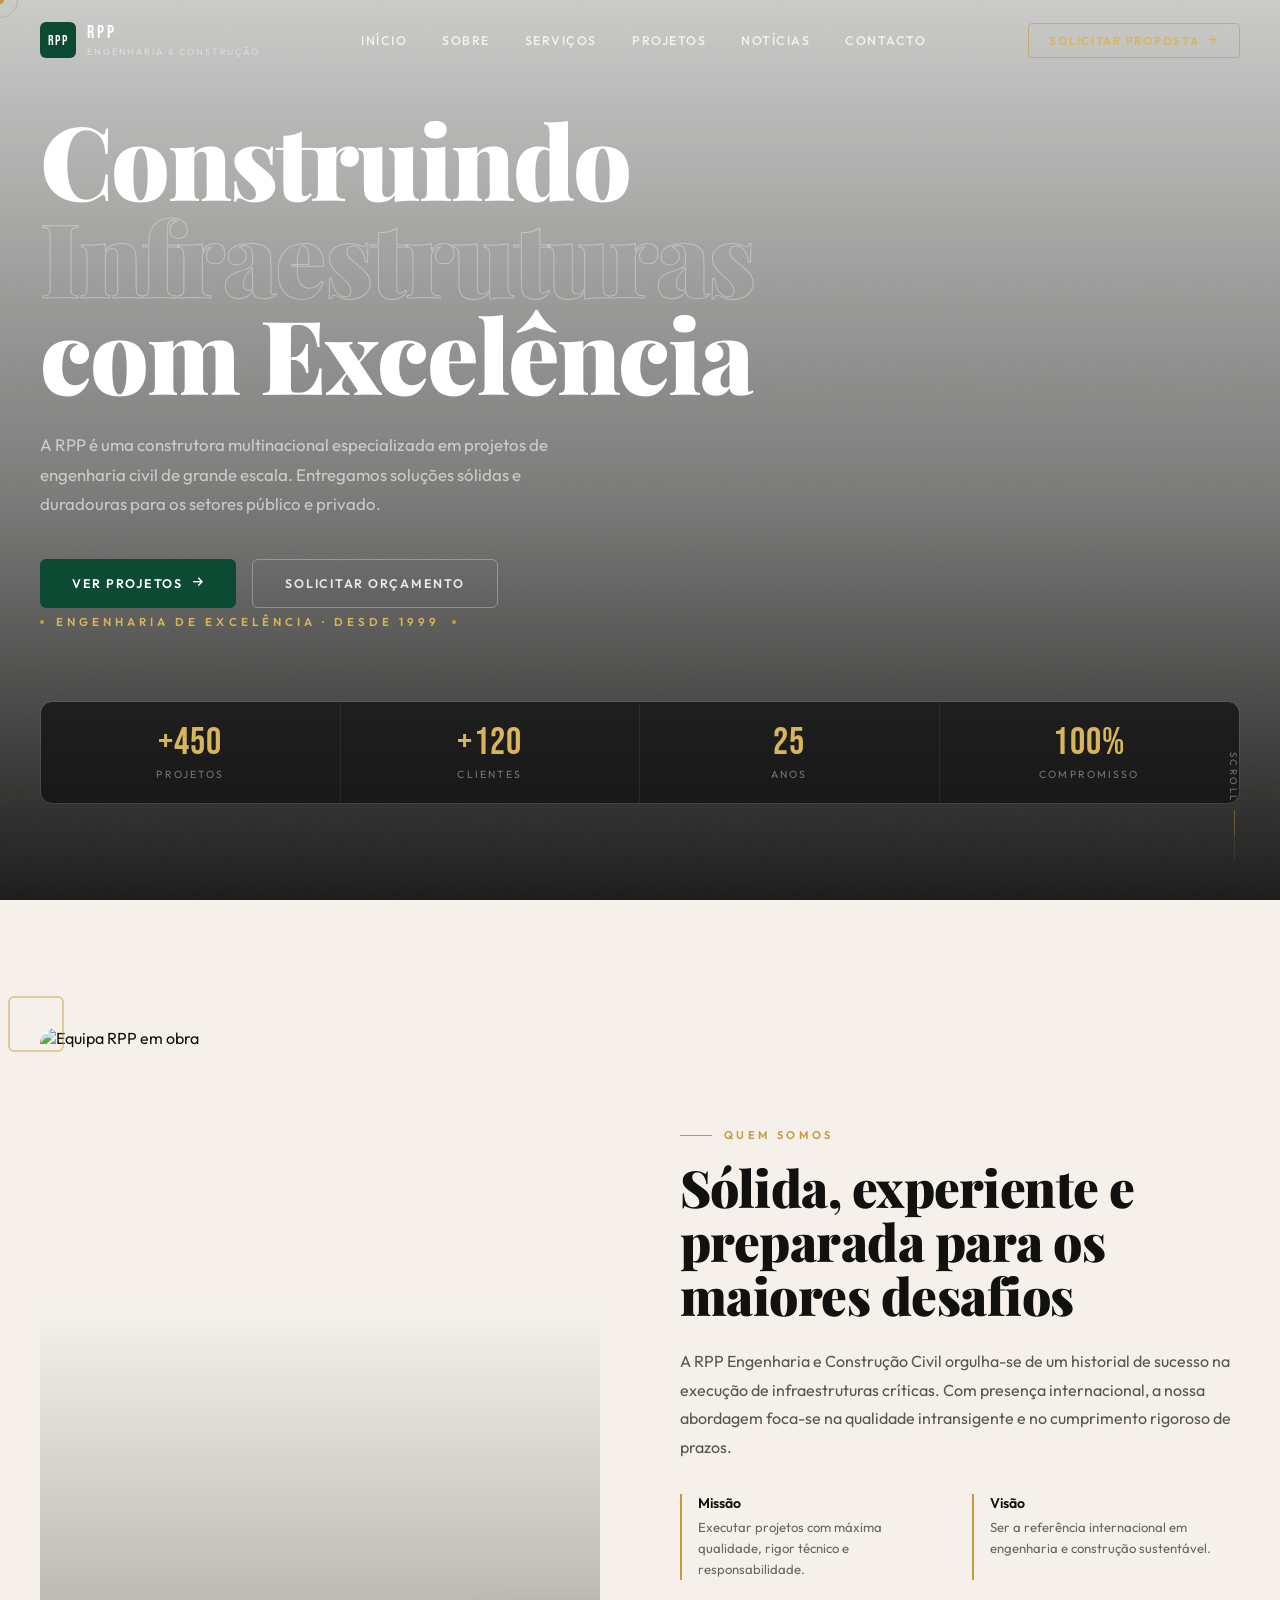
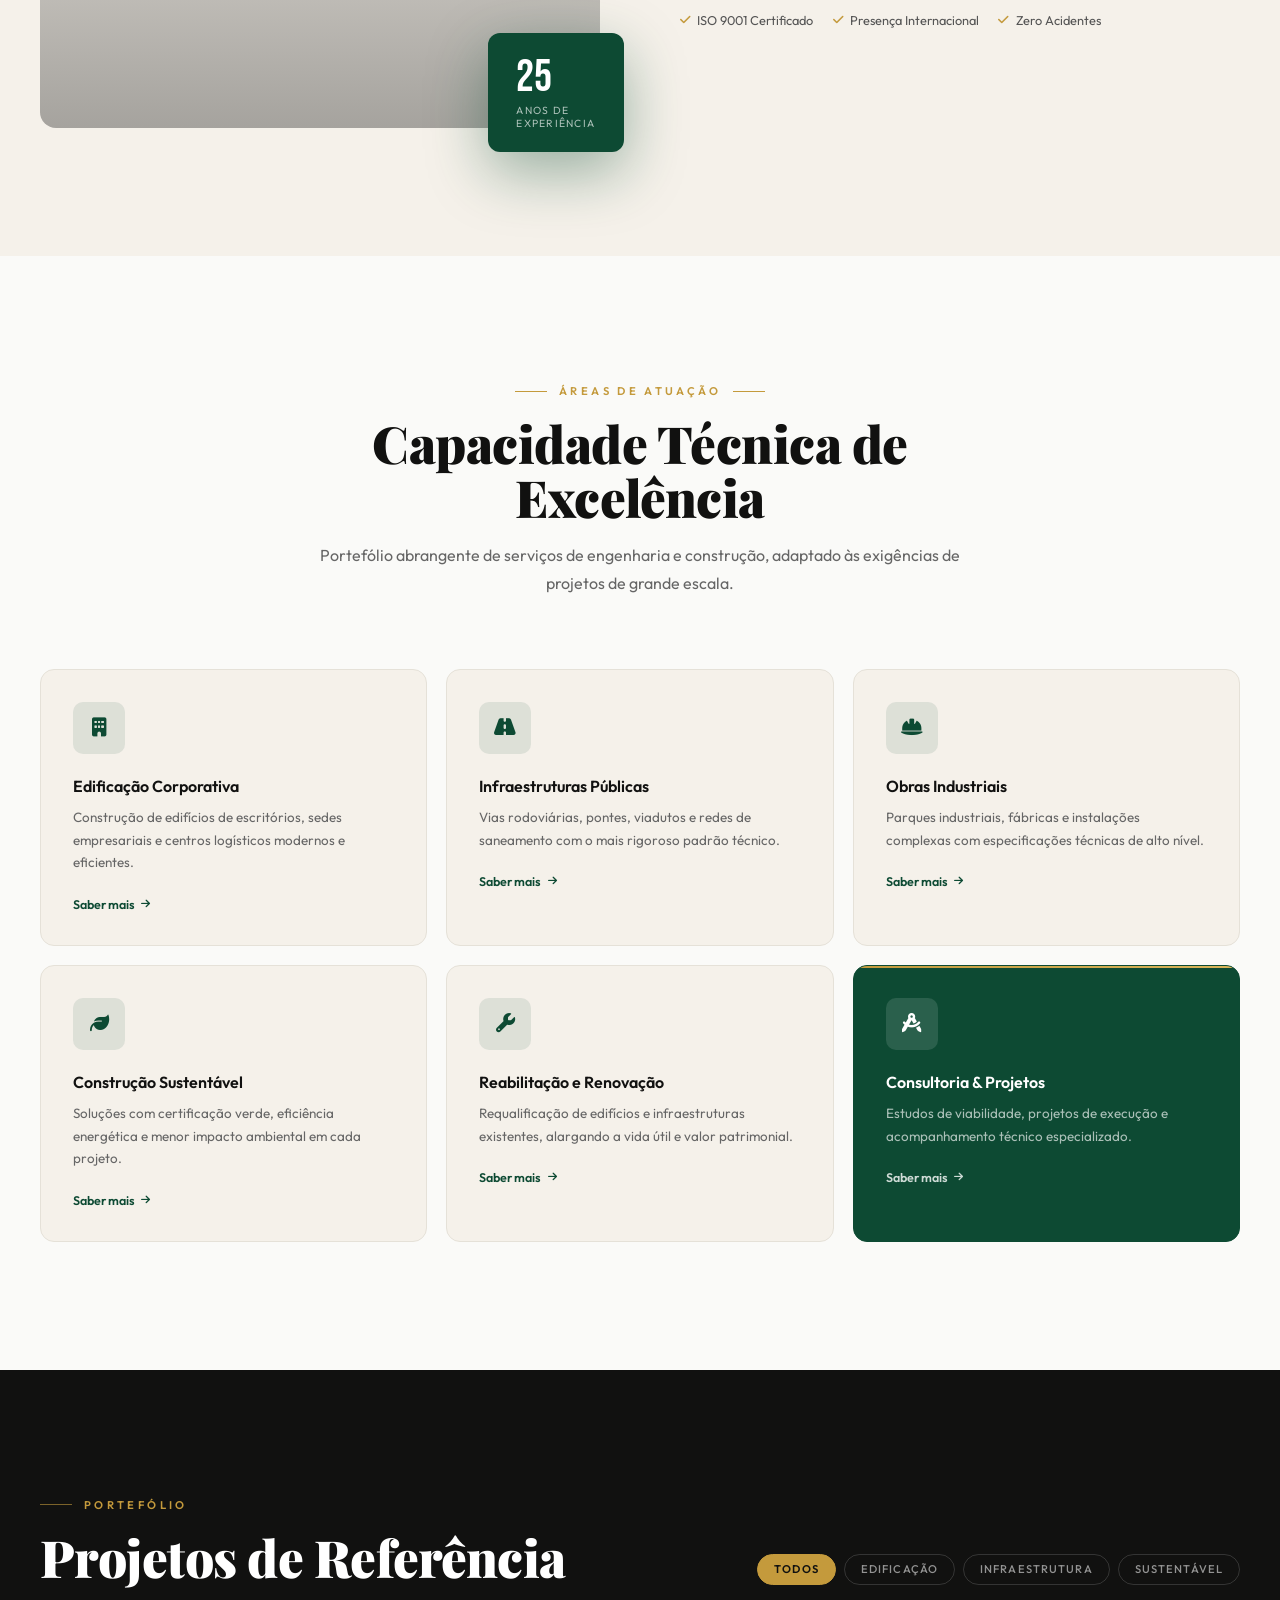
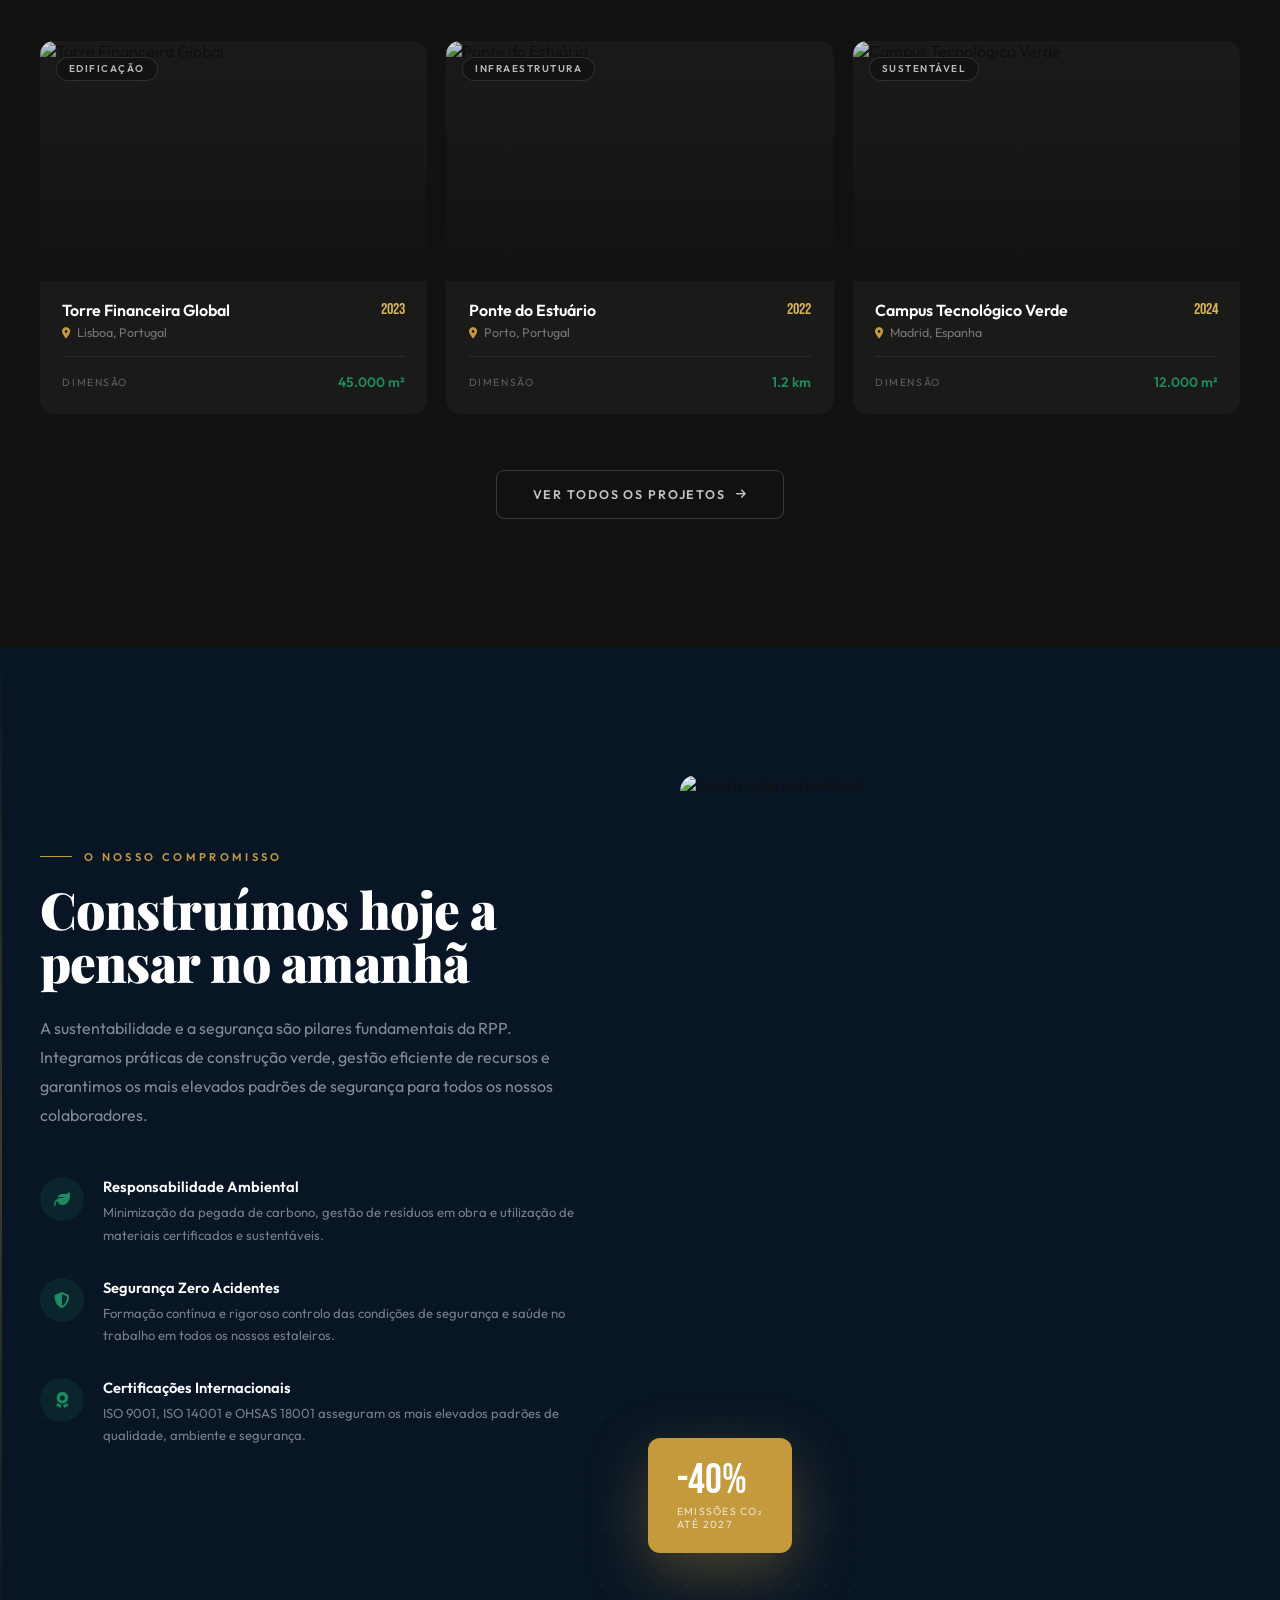
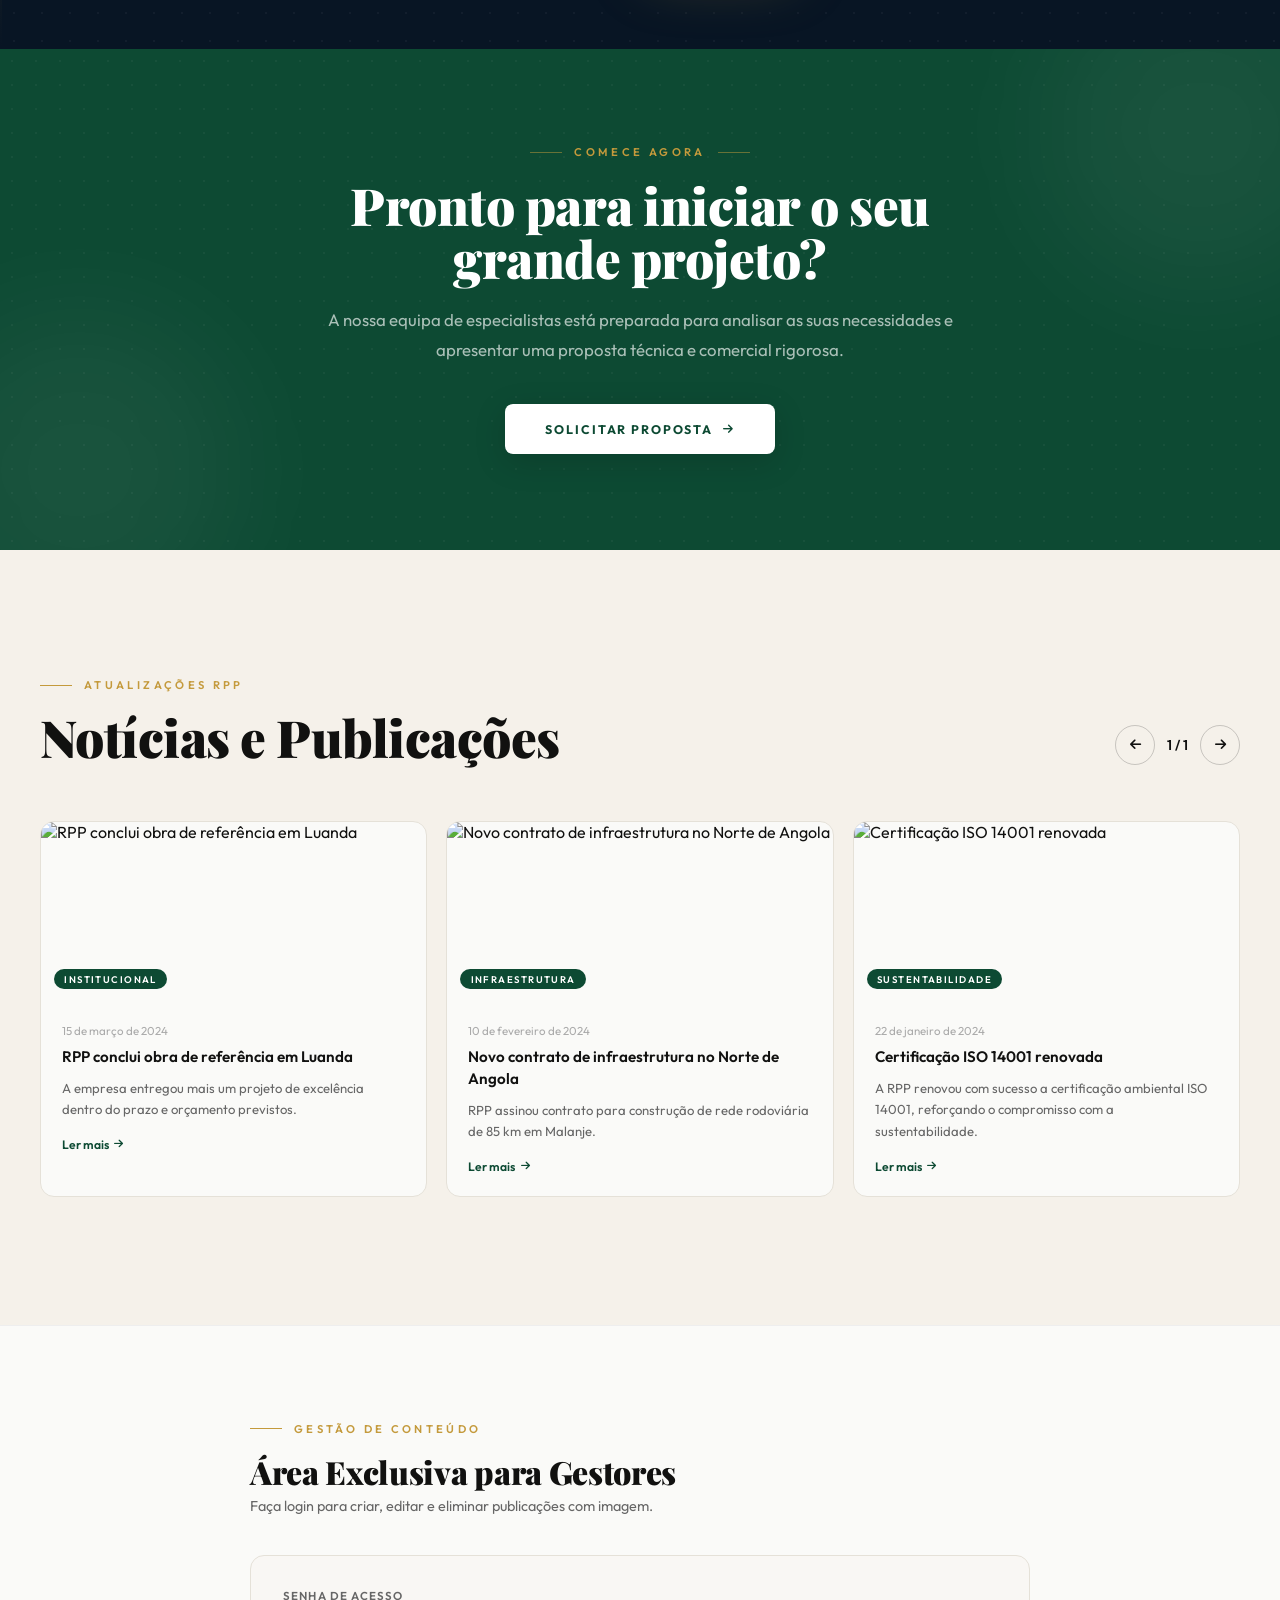
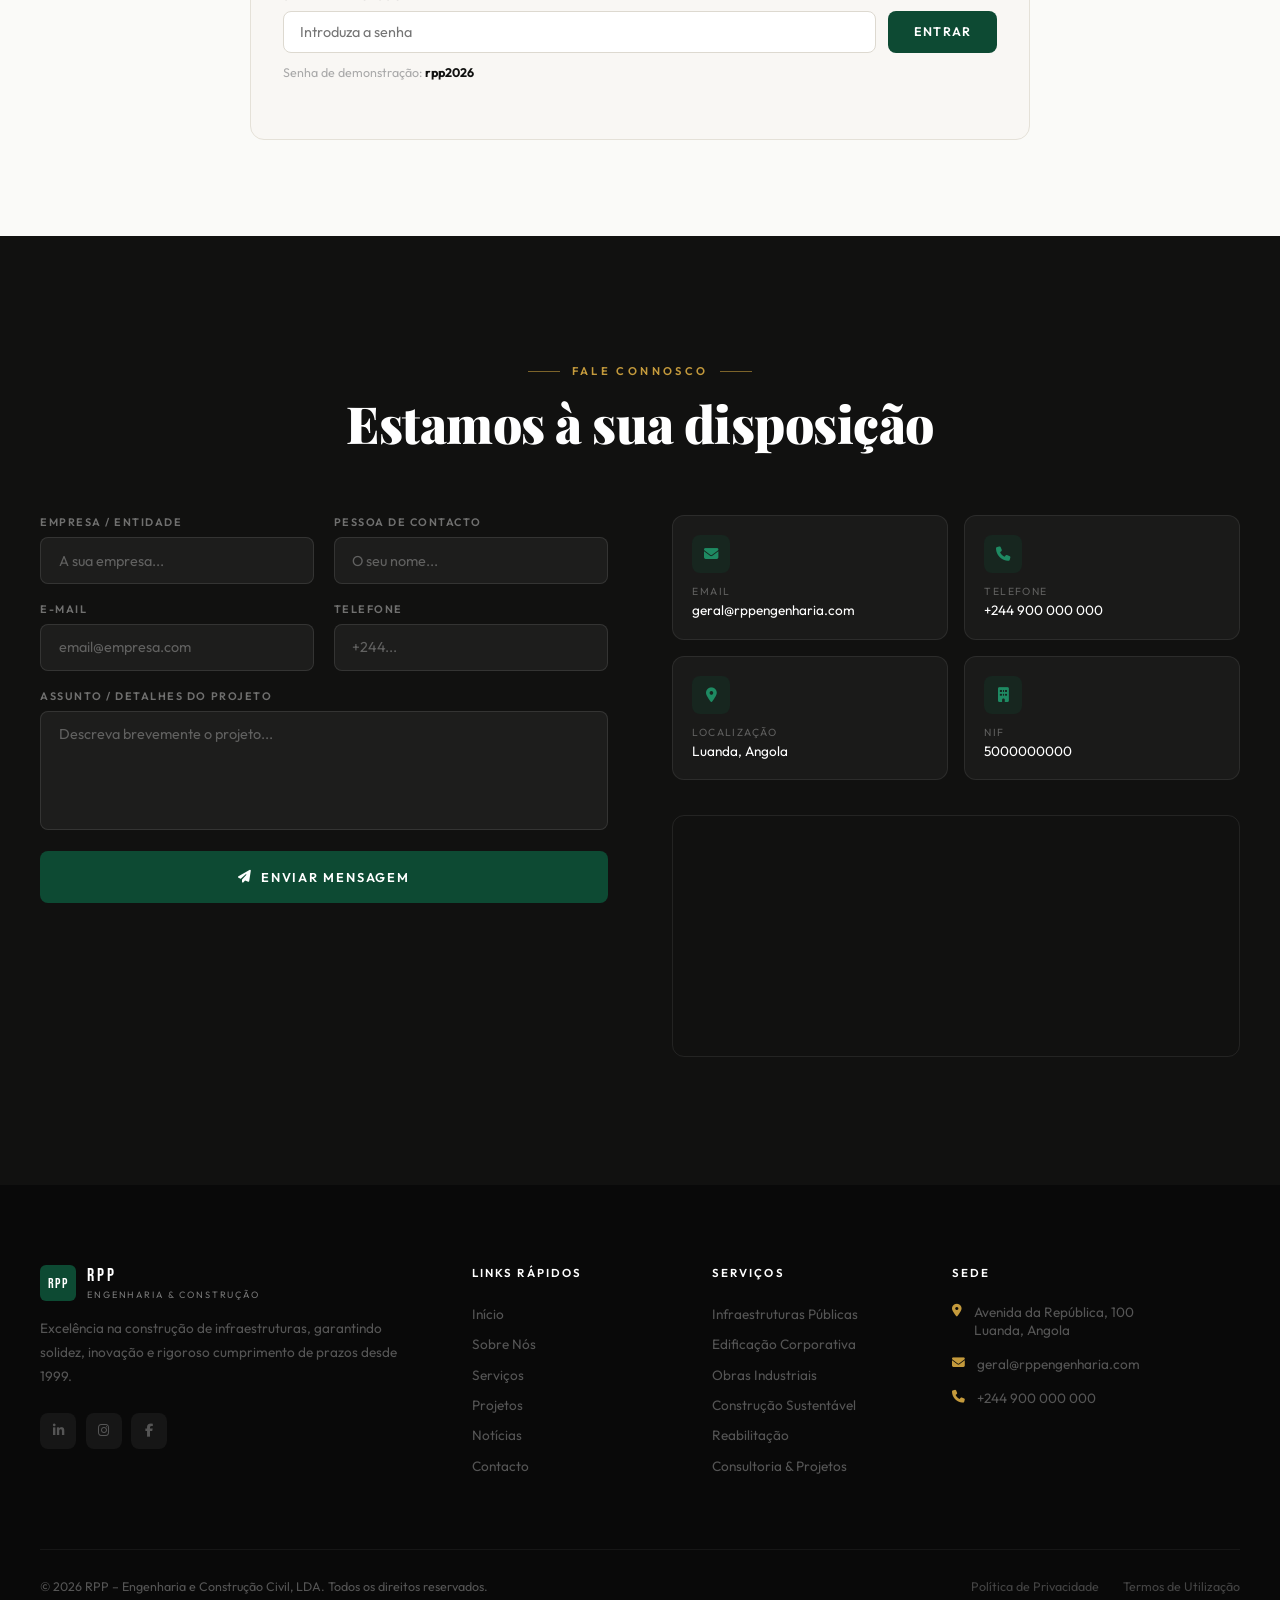
==== index.html @ 917356b0 "por favor" ====
<!DOCTYPE html>
<html lang="pt">
<head>
    <meta charset="UTF-8">
    <meta name="viewport" content="width=device-width, initial-scale=1.0">
    <title>RPP – Engenharia e Construção Civil, LDA</title>
    <meta name="description" content="RPP – Engenharia e Construção Civil. Soluções completas em engenharia, infraestruturas e construção civil com excelência internacional.">
    <meta name="keywords" content="engenharia, construção civil, infraestruturas, projetos, sustentabilidade, Angola, Portugal">
    <meta name="author" content="RPP Engenharia">

    <link rel="preconnect" href="https://fonts.googleapis.com">
    <link rel="preconnect" href="https://fonts.gstatic.com" crossorigin>
    <link href="https://fonts.googleapis.com/css2?family=Playfair+Display:ital,wght@0,400;0,700;0,900;1,400;1,700&family=Outfit:wght@300;400;500;600;700&family=Bebas+Neue&display=swap" rel="stylesheet">
    <link rel="stylesheet" href="https://cdnjs.cloudflare.com/ajax/libs/font-awesome/6.5.0/css/all.min.css">

    <style>
        :root {
            --verde:    #0D4A33;
            --verde-md: #16694A;
            --verde-lt: #1E8A62;
            --ouro:     #C49A3C;
            --ouro-lt:  #D9B55A;
            --carvao:   #111110;
            --carvao-md:#1C1C1A;
            --creme:    #F5F1EA;
            --branco:   #FAFAF8;
            --ease-out-expo: cubic-bezier(0.16, 1, 0.3, 1);
            --ease-in-out:   cubic-bezier(0.4, 0, 0.2, 1);
        }

        *, *::before, *::after { box-sizing: border-box; margin: 0; padding: 0; }
        html { scroll-behavior: smooth; }
        body { font-family: 'Outfit', system-ui, sans-serif; color: var(--carvao); background: var(--branco); overflow-x: hidden; cursor: none; }

        /* CURSOR */
        #cursor-dot {
            position: fixed; top: 0; left: 0; z-index: 9999; pointer-events: none;
            width: 8px; height: 8px; border-radius: 50%; background: var(--ouro);
            transform: translate(-50%,-50%);
            transition: width .3s var(--ease-out-expo), height .3s var(--ease-out-expo), background .3s;
        }
        #cursor-ring {
            position: fixed; top: 0; left: 0; z-index: 9998; pointer-events: none;
            width: 36px; height: 36px; border-radius: 50%;
            border: 1.5px solid rgba(196,154,60,.5);
            transform: translate(-50%,-50%);
            transition: width .4s var(--ease-out-expo), height .4s var(--ease-out-expo);
        }
        .cursor-hover #cursor-dot { width: 14px; height: 14px; background: var(--ouro-lt); }
        .cursor-hover #cursor-ring { width: 52px; height: 52px; border-color: var(--ouro); }

        /* SCROLL PROGRESS */
        #scroll-progress {
            position: fixed; top: 0; left: 0; height: 2px; z-index: 9997;
            background: linear-gradient(90deg, var(--ouro), var(--ouro-lt)); width: 0%;
        }

        /* HEADER */
        #cabecalho {
            position: fixed; top: 0; width: 100%; z-index: 100;
            transition: background .5s, backdrop-filter .5s, border-color .5s;
        }
        #cabecalho .inner {
            max-width: 1280px; margin: 0 auto; padding: 1.4rem 2.5rem;
            display: flex; justify-content: space-between; align-items: center;
            transition: padding .4s;
        }
        #cabecalho.scrolled {
            background: rgba(17,17,16,.94); backdrop-filter: blur(20px);
            border-bottom: 1px solid rgba(196,154,60,.15);
        }
        #cabecalho.scrolled .inner { padding-top: .9rem; padding-bottom: .9rem; }

        .logo-wrap { display: flex; align-items: center; gap: .7rem; text-decoration: none; }
        .logo-mark { width: 36px; height: 36px; border-radius: 6px; background: var(--verde); display: flex; align-items: center; justify-content: center; flex-shrink: 0; }
        .logo-mark span { color: #fff; font-family: 'Bebas Neue', sans-serif; font-size: 14px; letter-spacing: .08em; }
        .logo-name  { display: block; font-family: 'Bebas Neue', sans-serif; color: #fff; font-size: 1.15rem; letter-spacing: .15em; line-height: 1; }
        .logo-tagline { display: block; color: rgba(255,255,255,.45); font-size: .58rem; letter-spacing: .2em; text-transform: uppercase; margin-top: 3px; }

        nav.desktop { display: none; align-items: center; gap: 2.2rem; }
        @media(min-width:1024px){ nav.desktop { display: flex; } }

        .nav-link {
            color: rgba(255,255,255,.8); text-decoration: none;
            font-size: .78rem; font-weight: 500; letter-spacing: .12em; text-transform: uppercase;
            position: relative; transition: color .3s;
        }
        .nav-link::after { content:''; position: absolute; bottom: -4px; left: 0; width: 0; height: 1px; background: var(--ouro); transition: width .35s var(--ease-out-expo); }
        .nav-link:hover { color: #fff; }
        .nav-link:hover::after { width: 100%; }

        .btn-proposta {
            display: none; align-items: center; gap: .5rem;
            border: 1px solid rgba(196,154,60,.6); color: var(--ouro-lt); background: transparent;
            font-size: .72rem; font-weight: 600; letter-spacing: .15em; text-transform: uppercase;
            padding: .55rem 1.3rem; border-radius: 4px; text-decoration: none; cursor: none;
            transition: background .3s, color .3s, border-color .3s;
        }
        @media(min-width:1024px){ .btn-proposta { display: inline-flex; } }
        .btn-proposta:hover { background: var(--ouro); color: var(--carvao); border-color: var(--ouro); }

        /* HAMBURGER */
        #hamburger { display: flex; flex-direction: column; gap: 5px; background: none; border: none; cursor: none; padding: 6px; }
        @media(min-width:1024px){ #hamburger { display: none; } }
        .ham-line { display: block; height: 1.5px; background: #fff; transition: all .35s var(--ease-out-expo); }
        .ham-line:nth-child(1){ width: 24px; }
        .ham-line:nth-child(2){ width: 16px; }
        .ham-line:nth-child(3){ width: 24px; }
        #hamburger.open .ham-line:nth-child(1){ transform: translateY(6.5px) rotate(45deg); width: 24px; }
        #hamburger.open .ham-line:nth-child(2){ opacity: 0; transform: scaleX(0); }
        #hamburger.open .ham-line:nth-child(3){ transform: translateY(-6.5px) rotate(-45deg); }

        /* MOBILE MENU */
        #mobile-menu {
            position: fixed; inset: 0; z-index: 90; background: var(--carvao-md);
            display: flex; flex-direction: column; align-items: center; justify-content: center;
            opacity: 0; pointer-events: none; transition: opacity .4s var(--ease-in-out);
        }
        #mobile-menu.open { opacity: 1; pointer-events: auto; }
        .mobile-nav-link {
            color: rgba(255,255,255,.7); text-decoration: none;
            font-family: 'Playfair Display', serif; font-size: clamp(1.8rem,5vw,3rem); font-weight: 700;
            padding: .4rem 0; transition: color .3s;
        }
        .mobile-nav-link:hover { color: var(--ouro-lt); }
        .mobile-cta {
            margin-top: 2.5rem; border: 1px solid rgba(196,154,60,.5); color: var(--ouro-lt);
            font-size: .78rem; font-weight: 600; letter-spacing: .18em; text-transform: uppercase;
            padding: .8rem 2.2rem; border-radius: 4px; text-decoration: none; cursor: none;
            transition: background .3s, color .3s;
        }
        .mobile-cta:hover { background: var(--ouro); color: var(--carvao); }

        /* HERO */
        #inicio { position: relative; min-height: 100vh; display: flex; align-items: flex-end; overflow: hidden; }
        .hero-bg {
            position: absolute; inset: 0;
            background: url('https://images.unsplash.com/photo-1503387762-592deb58ef4e?auto=format&fit=crop&w=1920&q=80') center/cover;
            transform: scale(1.08); animation: heroZoom 18s ease-out forwards;
        }
        @keyframes heroZoom { to { transform: scale(1); } }
        .hero-overlay { position: absolute; inset: 0; background: linear-gradient(to top, rgba(17,17,16,.96) 0%, rgba(17,17,16,.55) 45%, rgba(17,17,16,.2) 100%); }
        .hero-grain {
            position: absolute; inset: 0; opacity: .04; pointer-events: none;
            background-image: url("data:image/svg+xml,%3Csvg viewBox='0 0 256 256' xmlns='http://www.w3.org/2000/svg'%3E%3Cfilter id='n'%3E%3CfeTurbulence type='fractalNoise' baseFrequency='0.9' numOctaves='4' stitchTiles='stitch'/%3E%3C/filter%3E%3Crect width='100%25' height='100%25' filter='url(%23n)'/%3E%3C/svg%3E");
            background-size: 200px;
        }
        .hero-inner { position: relative; width: 100%; max-width: 1280px; margin: 0 auto; padding: 0 2.5rem 6rem; }
        .hero-eyebrow {
            display: inline-flex; align-items: center; gap: .75rem;
            font-size: .72rem; font-weight: 600; letter-spacing: .35em; text-transform: uppercase; color: var(--ouro-lt);
            opacity: 0; animation: fadeUp .8s var(--ease-out-expo) .4s forwards;
        }
        .hero-eyebrow .dot { width: 4px; height: 4px; border-radius: 50%; background: var(--ouro); }
        .hero-headline {
            font-family: 'Playfair Display', serif; font-weight: 900; color: #fff;
            font-size: clamp(3.2rem,8vw,7.5rem); line-height: .95; letter-spacing: -.02em; margin-top: 1.2rem;
        }
        .hero-headline .line { display: block; overflow: hidden; }
        .hero-headline .line span { display: block; opacity: 0; animation: slideUp .9s var(--ease-out-expo) forwards; }
        .hero-headline .line:nth-child(1) span { animation-delay: .55s; }
        .hero-headline .line:nth-child(2) span { animation-delay: .70s; }
        .hero-headline .line:nth-child(3) span { animation-delay: .85s; }
        .hero-headline .outline { -webkit-text-stroke: 1px rgba(255,255,255,.35); color: transparent; }
        .hero-subtext { color: rgba(255,255,255,.6); font-size: 1.05rem; line-height: 1.75; max-width: 560px; margin-top: 1.8rem; opacity: 0; animation: fadeUp .9s var(--ease-out-expo) 1s forwards; }
        .hero-actions { display: flex; flex-wrap: wrap; gap: 1rem; margin-top: 2.5rem; opacity: 0; animation: fadeUp .9s var(--ease-out-expo) 1.15s forwards; }
        .hero-stats {
            display: grid; grid-template-columns: repeat(2,1fr); margin-top: 4.5rem;
            border: 1px solid rgba(255,255,255,.08); border-radius: 12px; overflow: hidden;
            opacity: 0; animation: fadeUp .9s var(--ease-out-expo) 1.3s forwards;
        }
        @media(min-width:640px){ .hero-stats { grid-template-columns: repeat(4,1fr); } }
        .stat-cell { padding: 1.4rem 1.5rem; text-align: center; background: rgba(17,17,16,.75); backdrop-filter: blur(12px); border-right: 1px solid rgba(255,255,255,.06); }
        .stat-cell:last-child { border-right: none; }
        .stat-value { display: block; font-family: 'Bebas Neue', sans-serif; color: var(--ouro-lt); font-size: 2.4rem; letter-spacing: .03em; line-height: 1; }
        .stat-label { display: block; color: rgba(255,255,255,.4); font-size: .65rem; letter-spacing: .2em; text-transform: uppercase; margin-top: .3rem; }
        .scroll-indicator { position: absolute; bottom: 2.5rem; right: 2.5rem; display: none; flex-direction: column; align-items: center; gap: .5rem; opacity: .4; }
        @media(min-width:768px){ .scroll-indicator { display: flex; } }
        .scroll-indicator span { font-size: .6rem; letter-spacing: .25em; color: #fff; writing-mode: vertical-rl; }
        .scroll-line-wrap { width: 1px; height: 50px; background: rgba(255,255,255,.2); overflow: hidden; }
        .scroll-line-inner { width: 100%; height: 50%; background: var(--ouro); animation: scrollDrop 1.8s var(--ease-in-out) infinite; }
        @keyframes scrollDrop { 0%{ transform: translateY(-100%); } 100%{ transform: translateY(200%); } }

        /* SECTION ATOMS */
        .section-eyebrow { display: flex; align-items: center; gap: .75rem; margin-bottom: 1.2rem; }
        .section-eyebrow .rule { height: 1px; width: 32px; background: var(--ouro); flex-shrink: 0; }
        .section-eyebrow span { font-size: .7rem; font-weight: 600; letter-spacing: .3em; text-transform: uppercase; color: var(--ouro); }
        .section-title { font-family: 'Playfair Display', serif; font-weight: 900; font-size: clamp(2.2rem,4vw,3.8rem); line-height: 1.05; letter-spacing: -.01em; }
        .section-header-center { text-align: center; max-width: 640px; margin: 0 auto 4.5rem; }
        .section-header-center .section-eyebrow { justify-content: center; }
        .section-header-center p { color: #666; line-height: 1.75; margin-top: 1rem; }

        /* REVEAL */
        .reveal { opacity: 0; transform: translateY(32px); transition: opacity .85s var(--ease-out-expo), transform .85s var(--ease-out-expo); }
        .reveal.in-view { opacity: 1; transform: translateY(0); }

        /* BUTTONS */
        .btn-primary {
            display: inline-flex; align-items: center; gap: .6rem;
            background: var(--verde); color: #fff;
            font-size: .78rem; font-weight: 600; letter-spacing: .14em; text-transform: uppercase;
            padding: 1rem 2rem; border-radius: 6px; text-decoration: none; cursor: none;
            transition: background .3s, transform .3s;
        }
        .btn-primary:hover { background: var(--verde-lt); transform: translateY(-2px); }
        .btn-primary .arrow { transition: transform .3s var(--ease-out-expo); }
        .btn-primary:hover .arrow { transform: translateX(4px); }
        .btn-ghost {
            display: inline-flex; align-items: center; gap: .6rem;
            border: 1px solid rgba(255,255,255,.3); color: rgba(255,255,255,.85);
            font-size: .78rem; font-weight: 600; letter-spacing: .14em; text-transform: uppercase;
            padding: 1rem 2rem; border-radius: 6px; text-decoration: none; cursor: none;
            transition: border-color .3s, color .3s, transform .3s;
        }
        .btn-ghost:hover { border-color: rgba(255,255,255,.7); color: #fff; transform: translateY(-2px); }

        /* SOBRE */
        #sobre { padding: 8rem 0; background: var(--creme); }
        #sobre .inner { max-width: 1280px; margin: 0 auto; padding: 0 2.5rem; }
        .grid-2 { display: grid; gap: 5rem; align-items: center; }
        @media(min-width:1024px){ .grid-2 { grid-template-columns: 1fr 1fr; } }
        .img-frame { position: relative; }
        .img-frame-inner { position: relative; border-radius: 16px; overflow: hidden; aspect-ratio: 4/5; }
        .img-frame-inner img { width: 100%; height: 100%; object-fit: cover; display: block; }
        .img-frame-inner::after { content:''; position: absolute; inset: 0; background: linear-gradient(to top, rgba(17,17,16,.35), transparent 60%); }
        .img-badge { position: absolute; bottom: -1.5rem; right: -1.5rem; background: var(--verde); color: #fff; border-radius: 12px; padding: 1.4rem 1.8rem; box-shadow: 0 20px 60px rgba(13,74,51,.4); display: none; }
        @media(min-width:768px){ .img-badge { display: block; } }
        .img-badge .num { font-family: 'Bebas Neue', sans-serif; font-size: 2.8rem; line-height: 1; }
        .img-badge .lbl { font-size: .65rem; letter-spacing: .12em; text-transform: uppercase; color: rgba(255,255,255,.65); margin-top: .2rem; }
        .img-accent { position: absolute; top: -2rem; left: -2rem; width: 56px; height: 56px; border: 2px solid rgba(196,154,60,.45); border-radius: 6px; }
        .sobre-content .section-title { color: var(--carvao); }
        .sobre-desc { color: #555; line-height: 1.8; margin-top: 1.5rem; }
        .values-grid { display: grid; grid-template-columns: 1fr 1fr; gap: 1.5rem; margin-top: 2rem; }
        .value-item { border-left: 2px solid var(--ouro); padding-left: 1rem; }
        .value-item h4 { font-size: .88rem; font-weight: 600; color: var(--carvao); margin-bottom: .3rem; }
        .value-item p  { font-size: .82rem; color: #666; line-height: 1.6; }
        .cert-list { display: flex; flex-wrap: wrap; gap: 1.2rem; margin-top: 2rem; }
        .cert-item { display: flex; align-items: center; gap: .4rem; font-size: .8rem; color: #555; }
        .cert-item i { color: var(--ouro); font-size: .75rem; }

        /* SERVIÇOS */
        #servicos { padding: 8rem 0; background: var(--branco); }
        #servicos .inner { max-width: 1280px; margin: 0 auto; padding: 0 2.5rem; }
        .servicos-grid { display: grid; gap: 1.2rem; }
        @media(min-width:640px){ .servicos-grid { grid-template-columns: repeat(2,1fr); } }
        @media(min-width:1024px){ .servicos-grid { grid-template-columns: repeat(3,1fr); } }
        .servico-card {
            background: var(--creme); border: 1px solid #E5E1D8; border-radius: 14px; padding: 2rem; cursor: none;
            transition: border-color .4s, box-shadow .4s, transform .4s var(--ease-out-expo);
            position: relative; overflow: hidden;
        }
        .servico-card::before { content:''; position: absolute; top: 0; left: 0; right: 0; height: 2px; background: linear-gradient(90deg,var(--verde),var(--ouro)); transform: scaleX(0); transform-origin: left; transition: transform .5s var(--ease-out-expo); }
        .servico-card:hover { border-color: transparent; box-shadow: 0 16px 48px rgba(0,0,0,.1); transform: translateY(-4px); }
        .servico-card:hover::before { transform: scaleX(1); }
        .servico-card.featured { background: var(--verde); border-color: var(--verde); }
        .servico-card.featured::before { background: linear-gradient(90deg,var(--ouro),var(--ouro-lt)); transform: scaleX(1); }
        .servico-icon { width: 52px; height: 52px; border-radius: 10px; background: rgba(13,74,51,.1); color: var(--verde); display: flex; align-items: center; justify-content: center; font-size: 1.2rem; margin-bottom: 1.4rem; transition: background .4s, color .4s; }
        .servico-card:hover .servico-icon:not(.feat-icon){ background: var(--verde); color: #fff; }
        .feat-icon { background: rgba(255,255,255,.12); color: #fff; }
        .servico-title { font-size: 1rem; font-weight: 600; color: var(--carvao); margin-bottom: .6rem; }
        .servico-card.featured .servico-title { color: #fff; }
        .servico-desc { font-size: .84rem; color: #666; line-height: 1.7; }
        .servico-card.featured .servico-desc { color: rgba(255,255,255,.65); }
        .servico-link { display: inline-flex; align-items: center; gap: .4rem; font-size: .78rem; font-weight: 600; color: var(--verde); text-decoration: none; margin-top: 1.4rem; transition: gap .3s; }
        .servico-card.featured .servico-link { color: rgba(255,255,255,.8); }
        .servico-link:hover { gap: .7rem; }

        /* PROJETOS */
        #projetos { padding: 8rem 0; background: var(--carvao); }
        #projetos .inner { max-width: 1280px; margin: 0 auto; padding: 0 2.5rem; }
        .projetos-header { display: flex; flex-direction: column; gap: 1.5rem; margin-bottom: 3.5rem; }
        @media(min-width:768px){ .projetos-header { flex-direction: row; align-items: flex-end; justify-content: space-between; } }
        .projetos-header .section-title { color: #fff; }
        .filter-group { display: flex; flex-wrap: wrap; gap: .5rem; }
        .filter-btn { background: none; border: 1px solid rgba(255,255,255,.15); color: rgba(255,255,255,.55);cursor: none; font-family: 'Outfit', sans-serif; font-size: .7rem; font-weight: 500; letter-spacing: .1em; text-transform: uppercase; padding: .45rem 1rem; border-radius: 100px; transition: all .3s; }
        .filter-btn:hover { color: #fff; border-color: rgba(255,255,255,.4); }
        .filter-btn.active { background: var(--ouro); border-color: var(--ouro); color: var(--carvao); font-weight: 600; }
        .projects-grid { display: grid; gap: 1.2rem; }
        @media(min-width:640px){ .projects-grid { grid-template-columns: repeat(2,1fr); } }
        @media(min-width:1024px){ .projects-grid { grid-template-columns: repeat(3,1fr); } }
        .project-card { position: relative; border-radius: 14px; overflow: hidden; cursor: none; background: #1a1a18; transition: transform .5s var(--ease-out-expo), box-shadow .5s; }
        .project-card:hover { transform: translateY(-5px); box-shadow: 0 24px 64px rgba(0,0,0,.5); }
        .card-img { position: relative; overflow: hidden; }
        .card-img img { width: 100%; height: 240px; object-fit: cover; display: block; transition: transform .8s var(--ease-out-expo), filter .5s; filter: brightness(.85); }
        .project-card:hover .card-img img { transform: scale(1.07); filter: brightness(.7); }
        .card-img-overlay { position: absolute; inset: 0; background: linear-gradient(to top, rgba(17,17,16,.95) 0%, rgba(17,17,16,.3) 60%, transparent 100%); }
        .card-badge { position: absolute; top: 1rem; left: 1rem; background: rgba(17,17,16,.7); backdrop-filter: blur(8px); border: 1px solid rgba(255,255,255,.12); color: rgba(255,255,255,.7); font-size: .62rem; font-weight: 600; letter-spacing: .15em; text-transform: uppercase; padding: .3rem .75rem; border-radius: 100px; }
        .card-expand { position: absolute; top: 1rem; right: 1rem; width: 36px; height: 36px; border-radius: 50%; background: rgba(255,255,255,.1); backdrop-filter: blur(8px); border: 1px solid rgba(255,255,255,.2); color: #fff; display: flex; align-items: center; justify-content: center; font-size: .75rem; opacity: 0; transform: scale(.8); transition: opacity .3s, transform .3s var(--ease-out-expo); cursor: none; }
        .project-card:hover .card-expand { opacity: 1; transform: scale(1); }
        .card-body { padding: 1.2rem 1.4rem 1.4rem; }
        .card-meta { display: flex; justify-content: space-between; align-items: flex-start; gap: .5rem; }
        .card-title { font-size: 1rem; font-weight: 600; color: #fff; line-height: 1.3; }
        .card-year { font-family: 'Bebas Neue', sans-serif; color: var(--ouro-lt); font-size: 1rem; flex-shrink: 0; }
        .card-location { color: rgba(255,255,255,.4); font-size: .78rem; margin-top: .3rem; }
        .card-location i { color: var(--ouro); font-size: .68rem; margin-right: .25rem; }
        .card-footer { display: flex; justify-content: space-between; align-items: center; margin-top: 1rem; padding-top: 1rem; border-top: 1px solid rgba(255,255,255,.07); }
        .card-dim-label { font-size: .65rem; color: rgba(255,255,255,.3); text-transform: uppercase; letter-spacing: .15em; }
        .card-dim-value { font-size: .85rem; font-weight: 600; color: var(--verde-lt); }
        .projetos-cta { text-align: center; margin-top: 3.5rem; }
        .projetos-cta a { display: inline-flex; align-items: center; gap: .6rem; border: 1px solid rgba(255,255,255,.18); color: rgba(255,255,255,.75); font-size: .78rem; font-weight: 600; letter-spacing: .15em; text-transform: uppercase; padding: 1rem 2.2rem; border-radius: 8px; text-decoration: none; cursor: none; transition: background .3s, color .3s, border-color .3s, transform .3s; }
        .projetos-cta a:hover { background: #fff; color: var(--carvao); border-color: #fff; transform: translateY(-2px); }

        /* SUSTENTABILIDADE */
        #sustentabilidade { padding: 8rem 0; background: #081524; position: relative; overflow: hidden; }
        #sustentabilidade .dot-grid { position: absolute; inset: 0; opacity: .04; background-image: radial-gradient(circle,white 1px,transparent 0); background-size: 28px 28px; }
        #sustentabilidade .left-accent { position: absolute; top: 0; left: 0; width: 2px; height: 100%; background: linear-gradient(to bottom,transparent,var(--ouro),transparent); opacity: .3; }
        #sustentabilidade .inner { max-width: 1280px; margin: 0 auto; padding: 0 2.5rem; }
        .sust-grid { display: grid; gap: 5rem; align-items: center; }
        @media(min-width:1024px){ .sust-grid { grid-template-columns: 1fr 1fr; } }
        .sust-content .section-title { color: #fff; }
        .sust-content > p { color: rgba(255,255,255,.5); line-height: 1.8; margin-top: 1.5rem; max-width: 520px; }
        .pillars { display: flex; flex-direction: column; gap: 2rem; margin-top: 3rem; }
        .pillar { display: flex; align-items: flex-start; gap: 1.2rem; }
        .pillar-icon { width: 44px; height: 44px; border-radius: 50%; flex-shrink: 0; background: rgba(22,105,74,.2); display: flex; align-items: center; justify-content: center; color: var(--verde-lt); }
        .pillar h4 { color: #fff; font-size: .92rem; font-weight: 600; margin-bottom: .3rem; }
        .pillar p  { color: rgba(255,255,255,.45); font-size: .82rem; line-height: 1.7; }
        .sust-img { position: relative; }
        .sust-img-inner { position: relative; border-radius: 16px; overflow: hidden; aspect-ratio: 3/4; }
        .sust-img-inner img { width: 100%; height: 100%; object-fit: cover; display: block; }
        .sust-img-inner::after { content:''; position: absolute; inset: 0; background: linear-gradient(to top,rgba(8,21,36,.5),transparent 50%); }
        .sust-stat { position: absolute; bottom: -2rem; left: -2rem; background: var(--ouro); border-radius: 12px; padding: 1.4rem 1.8rem; box-shadow: 0 20px 60px rgba(196,154,60,.35); display: none; }
        @media(min-width:768px){ .sust-stat { display: block; } }
        .sust-stat .num { font-family: 'Bebas Neue', sans-serif; font-size: 2.6rem; color: #fff; line-height: 1; }
        .sust-stat .lbl { font-size: .65rem; letter-spacing: .12em; text-transform: uppercase; color: rgba(255,255,255,.75); margin-top: .2rem; }

        /* CTA BAND */
        #cta-band { padding: 6rem 0; background: var(--verde); position: relative; overflow: hidden; }
        #cta-band .dot-grid { position: absolute; inset: 0; opacity: .04; background-image: radial-gradient(circle,white 1px,transparent 0); background-size: 24px 24px; }
        #cta-band .glow-r { position: absolute; top: -80px; right: -80px; width: 320px; height: 320px; border-radius: 50%; background: rgba(255,255,255,.05); filter: blur(60px); }
        #cta-band .glow-l { position: absolute; bottom: -80px; left: -80px; width: 320px; height: 320px; border-radius: 50%; background: rgba(255,255,255,.05); filter: blur(60px); }
        #cta-band .inner { position: relative; max-width: 768px; margin: 0 auto; padding: 0 2.5rem; text-align: center; }
        #cta-band .section-eyebrow { justify-content: center; }
        #cta-band .section-eyebrow .rule { background: rgba(196,154,60,.5); }
        #cta-band .section-title { color: #fff; }
        #cta-band p { color: rgba(255,255,255,.65); line-height: 1.75; margin-top: 1.2rem; font-size: 1.05rem; }
        .btn-white { display: inline-flex; align-items: center; gap: .6rem; background: #fff; color: var(--verde); font-size: .78rem; font-weight: 700; letter-spacing: .15em; text-transform: uppercase; padding: 1.1rem 2.5rem; border-radius: 8px; text-decoration: none; cursor: none; margin-top: 2.5rem; box-shadow: 0 8px 32px rgba(0,0,0,.15); transition: background .3s, transform .3s, box-shadow .3s; }
        .btn-white:hover { background: var(--creme); transform: translateY(-3px); box-shadow: 0 16px 48px rgba(0,0,0,.2); }

        /* NOTÍCIAS */
        #noticias { padding: 8rem 0; background: var(--creme); }
        #noticias .inner { max-width: 1280px; margin: 0 auto; padding: 0 2.5rem; }
        .noticias-header { display: flex; flex-direction: column; gap: 1.2rem; margin-bottom: 3.5rem; }
        @media(min-width:768px){ .noticias-header { flex-direction: row; align-items: flex-end; justify-content: space-between; } }
        .noticias-header .section-title { color: var(--carvao); }
        .carousel-controls { display: flex; align-items: center; gap: .75rem; }
        .carousel-btn { width: 40px; height: 40px; border-radius: 50%; border: 1px solid rgba(17,17,16,.2); background: none; cursor: none; display: flex; align-items: center; justify-content: center; color: var(--carvao); font-size: .8rem; transition: background .3s, color .3s, border-color .3s; }
        .carousel-btn:hover { background: var(--verde); color: #fff; border-color: var(--verde); }
        .carousel-count { font-size: .85rem; font-weight: 600; color: var(--carvao); }
        .noticias-track { display: grid; gap: 1.2rem; }
        @media(min-width:640px){ .noticias-track { grid-template-columns: repeat(2,1fr); } }
        @media(min-width:1024px){ .noticias-track { grid-template-columns: repeat(3,1fr); } }
        .noticia-card { background: var(--branco); border: 1px solid #E5E1D8; border-radius: 14px; overflow: hidden; cursor: none; transition: transform .4s var(--ease-out-expo), box-shadow .4s; }
        .noticia-card:hover { transform: translateY(-4px); box-shadow: 0 16px 48px rgba(0,0,0,.1); }
        .noticia-card .n-img { position: relative; height: 180px; overflow: hidden; }
        .noticia-card .n-img img { width: 100%; height: 100%; object-fit: cover; transition: transform .6s var(--ease-out-expo); }
        .noticia-card:hover .n-img img { transform: scale(1.06); }
        .noticia-card .n-cat { position: absolute; bottom: .8rem; left: .8rem; background: var(--verde); color: #fff; font-size: .6rem; font-weight: 600; letter-spacing: .15em; text-transform: uppercase; padding: .25rem .65rem; border-radius: 100px; }
        .noticia-card .n-body { padding: 1.3rem; }
        .noticia-card .n-date { font-size: .72rem; color: #aaa; margin-bottom: .5rem; }
        .noticia-card .n-title { font-size: .95rem; font-weight: 600; color: var(--carvao); line-height: 1.45; }
        .noticia-card .n-desc  { font-size: .82rem; color: #666; line-height: 1.65; margin-top: .6rem; }
        .noticia-card .n-link  { display: inline-flex; align-items: center; gap: .35rem; font-size: .76rem; font-weight: 600; color: var(--verde); text-decoration: none; margin-top: 1rem; transition: gap .3s; }
        .noticia-card .n-link:hover { gap: .6rem; }

        /* ADMIN */
        #admin { padding: 6rem 0; background: var(--branco); border-top: 1px solid #eee; }
        #admin .inner { max-width: 860px; margin: 0 auto; padding: 0 2.5rem; }
        .admin-box { background: #f9f7f4; border: 1px solid #E5E1D8; border-radius: 14px; padding: 2rem; }
        .admin-label { display: block; font-size: .72rem; font-weight: 600; letter-spacing: .1em; text-transform: uppercase; color: #666; margin-bottom: .45rem; }
        .admin-input { width: 100%; background: #fff; border: 1px solid #DDD9D0; border-radius: 8px; padding: .7rem 1rem; font-family: 'Outfit', sans-serif; font-size: .9rem; color: var(--carvao); transition: border-color .3s, box-shadow .3s; outline: none; }
        .admin-input:focus { border-color: var(--verde); box-shadow: 0 0 0 3px rgba(13,74,51,.1); }
        textarea.admin-input { resize: vertical; }
        .admin-btn { display: inline-flex; align-items: center; gap: .5rem; background: var(--verde); color: #fff; border: none; cursor: none; font-family: 'Outfit', sans-serif; font-size: .78rem; font-weight: 600; letter-spacing: .1em; text-transform: uppercase; padding: .75rem 1.6rem; border-radius: 8px; transition: background .3s; }
        .admin-btn:hover { background: var(--verde-md); }
        .admin-btn.secondary { background: none; color: var(--carvao); border: 1px solid #DDD9D0; }
        .admin-btn.secondary:hover { background: #f0ede6; }
        .admin-login-row { display: flex; gap: .75rem; margin-top: .5rem; }
        .admin-login-row .admin-input { flex: 1; }
        .admin-error { color: #e53e3e; font-size: .8rem; margin-top: .5rem; min-height: 1.2rem; }
        .pub-item { display: flex; justify-content: space-between; align-items: center; padding: .85rem 1rem; background: #fff; border: 1px solid #E5E1D8; border-radius: 10px; }
        .pub-item-title { font-size: .88rem; font-weight: 500; color: var(--carvao); }
        .pub-item-cat { font-size: .68rem; color: #aaa; margin-top: .1rem; }
        .pub-actions { display: flex; gap: .5rem; }
        .icon-btn { width: 32px; height: 32px; border-radius: 6px; border: none; background: #f0ede6; cursor: none; display: flex; align-items: center; justify-content: center; font-size: .75rem; color: #555; transition: background .2s, color .2s; }
        .icon-btn:hover { background: var(--verde); color: #fff; }
        .icon-btn.del:hover { background: #e53e3e; }

        /* CONTACTO */
        #contacto { padding: 8rem 0; background: var(--carvao); }
        #contacto .inner { max-width: 1280px; margin: 0 auto; padding: 0 2.5rem; }
        #contacto .section-header-center .section-title { color: #fff; }
        .contact-grid { display: grid; gap: 4rem; }
        @media(min-width:1024px){ .contact-grid { grid-template-columns: 1fr 1fr; } }
        .contact-input { width: 100%; background: rgba(255,255,255,.05); border: 1px solid rgba(255,255,255,.1); border-radius: 8px; padding: .85rem 1.1rem; color: #fff; font-family: 'Outfit', sans-serif; font-size: .9rem; transition: border-color .3s, background .3s, box-shadow .3s; outline: none; }
        .contact-input::placeholder { color: rgba(255,255,255,.3); }
        .contact-input:focus { border-color: var(--verde-lt); background: rgba(255,255,255,.08); box-shadow: 0 0 0 3px rgba(22,105,74,.2); }
        textarea.contact-input { resize: none; }
        .contact-label { display: block; font-size: .68rem; font-weight: 600; letter-spacing: .14em; text-transform: uppercase; color: rgba(255,255,255,.4); margin-bottom: .5rem; }
        .c2 { display: grid; gap: 1.2rem; }
        @media(min-width:640px){ .c2 { grid-template-columns: 1fr 1fr; } }
        .btn-submit { width: 100%; background: var(--verde); color: #fff; border: none; cursor: none; font-family: 'Outfit', sans-serif; font-size: .8rem; font-weight: 600; letter-spacing: .14em; text-transform: uppercase; padding: 1.1rem; border-radius: 8px; display: flex; align-items: center; justify-content: center; gap: .5rem; transition: background .3s, transform .3s; }
        .btn-submit:hover { background: var(--verde-lt); transform: translateY(-2px); }
        .form-success { display: none; text-align: center; padding: 1rem; background: rgba(22,105,74,.2); border-radius: 10px; color: var(--verde-lt); font-size: .9rem; font-weight: 600; }
        .info-grid { display: grid; grid-template-columns: 1fr 1fr; gap: 1rem; }
        .info-card { background: rgba(255,255,255,.04); border: 1px solid rgba(255,255,255,.08); border-radius: 12px; padding: 1.2rem; transition: background .3s; }
        .info-card:hover { background: rgba(255,255,255,.07); }
        .info-card-icon { width: 38px; height: 38px; border-radius: 8px; background: rgba(13,74,51,.25); display: flex; align-items: center; justify-content: center; color: var(--verde-lt); font-size: .9rem; margin-bottom: .75rem; }
        .info-card-label { font-size: .65rem; color: rgba(255,255,255,.3); text-transform: uppercase; letter-spacing: .14em; }
        .info-card-value { font-size: .85rem; color: #fff; margin-top: .2rem; }
        .map-wrap { border-radius: 12px; overflow: hidden; border: 1px solid rgba(255,255,255,.08); margin-top: 1rem; }
        .map-wrap iframe { display: block; width: 100%; height: 240px; filter: grayscale(35%); }

        /* MODAL */
        #projectModal { position: fixed; inset: 0; background: rgba(0,0,0,.85); backdrop-filter: blur(8px); display: none; align-items: center; justify-content: center; z-index: 200; padding: 1.5rem; }
        #projectModal.open { display: flex; }
        #modalContent { background: var(--branco); width: 100%; max-width: 900px; border-radius: 20px; overflow: hidden; transform: scale(.95) translateY(20px); opacity: 0; transition: transform .4s var(--ease-out-expo), opacity .4s; max-height: 90vh; overflow-y: auto; }
        #projectModal.open #modalContent { transform: scale(1) translateY(0); opacity: 1; }
        .modal-img-wrap { position: relative; height: 300px; }
        @media(min-width:768px){ .modal-img-wrap { height: 380px; } }
        .modal-img-wrap img { width: 100%; height: 100%; object-fit: cover; display: block; }
        .modal-img-wrap::after { content:''; position: absolute; inset: 0; background: linear-gradient(to top, rgba(17,17,16,.7), transparent 50%); }
        #closeModal { position: absolute; top: 1rem; right: 1rem; z-index: 1; width: 38px; height: 38px; border-radius: 50%; background: rgba(0,0,0,.3); backdrop-filter: blur(8px); border: 1px solid rgba(255,255,255,.2); color: #fff; cursor: none; display: flex; align-items: center; justify-content: center; font-size: .85rem; transition: background .3s; }
        #closeModal:hover { background: rgba(255,255,255,.15); }
        .modal-title-wrap { position: absolute; bottom: 1.5rem; left: 2rem; z-index: 1; }
        #modalTitle { font-family: 'Playfair Display', serif; font-size: clamp(1.5rem,3vw,2.2rem); font-weight: 900; color: #fff; }
        .modal-body { padding: 2rem; }
        @media(min-width:768px){ .modal-body { display: grid; grid-template-columns: 3fr 2fr; gap: 2rem; padding: 2.5rem; } }
        .modal-desc-label { font-size: .68rem; color: #aaa; text-transform: uppercase; letter-spacing: .15em; margin-bottom: .75rem; }
        #modalDescription { color: #555; line-height: 1.8; font-size: .95rem; }
        .modal-sheet { background: var(--creme); border-radius: 12px; padding: 1.4rem; }
        .modal-sheet-title { font-size: .68rem; color: #aaa; text-transform: uppercase; letter-spacing: .15em; margin-bottom: 1rem; }
        .sheet-item { display: flex; justify-content: space-between; align-items: center; padding: .5rem 0; border-bottom: 1px solid #E5E1D8; }
        .sheet-item:last-child { border-bottom: none; }
        .sheet-key { font-size: .82rem; color: #888; }
        .sheet-val { font-size: .85rem; font-weight: 600; color: var(--carvao); }
        .sheet-val.green { color: var(--verde); }

        /* FOOTER */
        footer { background: #090909; color: #555; padding-top: 5rem; }
        footer .inner { max-width: 1280px; margin: 0 auto; padding: 0 2.5rem; }
        footer .footer-grid { display: grid; gap: 3rem; padding-bottom: 4rem; }
        @media(min-width:640px){ footer .footer-grid { grid-template-columns: repeat(2,1fr); } }
        @media(min-width:1024px){ footer .footer-grid { grid-template-columns: 2fr 1fr 1fr 1.5fr; } }
        .footer-brand p { font-size: .85rem; line-height: 1.75; margin-top: 1rem; margin-bottom: 1.5rem; }
        .social-links { display: flex; gap: .6rem; }
        .social-link { width: 36px; height: 36px; border-radius: 8px; background: rgba(255,255,255,.05); display: flex; align-items: center; justify-content: center; color: #555; font-size: .82rem; text-decoration: none; cursor: none; transition: background .3s, color .3s; }
        .social-link:hover { background: var(--verde); color: #fff; }
        .footer-col h4 { color: #fff; font-size: .72rem; font-weight: 600; letter-spacing: .18em; text-transform: uppercase; margin-bottom: 1.4rem; }
        .footer-links { list-style: none; }
        .footer-links li { margin-bottom: .65rem; }
        .footer-links a { color: #555; text-decoration: none; font-size: .85rem; transition: color .3s, padding-left .3s; }
        .footer-links a:hover { color: #fff; padding-left: 4px; }
        .footer-contact { display: flex; flex-direction: column; gap: 1rem; }
        .fci { display: flex; align-items: flex-start; gap: .75rem; font-size: .85rem; }
        .fci i { color: var(--ouro); margin-top: 2px; flex-shrink: 0; font-size: .8rem; }
        .fci a { color: #555; text-decoration: none; transition: color .3s; }
        .fci a:hover { color: #fff; }
        footer .bottom { border-top: 1px solid rgba(255,255,255,.05); padding: 1.8rem 0; display: flex; flex-direction: column; gap: 1rem; align-items: center; }
        @media(min-width:768px){ footer .bottom { flex-direction: row; justify-content: space-between; } }
        footer .bottom p { font-size: .78rem; }
        .legal-links { display: flex; gap: 1.5rem; }
        .legal-links a { font-size: .78rem; color: #444; text-decoration: none; transition: color .3s; }
        .legal-links a:hover { color: #fff; }

        /* KEYFRAMES */
        @keyframes fadeUp { from { opacity:0; transform:translateY(20px); } to { opacity:1; transform:translateY(0); } }
        @keyframes slideUp { from { opacity:0; transform:translateY(100%); } to { opacity:1; transform:translateY(0); } }

        .hidden { display: none !important; }
    </style>
</head>

<body>
<div id="cursor-dot"></div>
<div id="cursor-ring"></div>
<div id="scroll-progress"></div>

<!-- HEADER -->
<header id="cabecalho">
    <div class="inner">
        <a href="#inicio" class="logo-wrap">
            <div class="logo-mark"><span>RPP</span></div>
            <div>
                <span class="logo-name">RPP</span>
                <span class="logo-tagline">Engenharia & Construção</span>
            </div>
        </a>
        <nav class="desktop">
            <a href="#inicio"   class="nav-link">Início</a>
            <a href="#sobre"    class="nav-link">Sobre</a>
            <a href="#servicos" class="nav-link">Serviços</a>
            <a href="#projetos" class="nav-link">Projetos</a>
            <a href="#noticias" class="nav-link">Notícias</a>
            <a href="#contacto" class="nav-link">Contacto</a>
        </nav>
        <div style="display:flex;align-items:center;gap:1rem;">
            <a href="#contacto" class="btn-proposta">Solicitar Proposta <i class="fa-solid fa-arrow-right" style="font-size:.65rem;"></i></a>
            <button id="hamburger" aria-label="Menu">
                <span class="ham-line"></span>
                <span class="ham-line"></span>
                <span class="ham-line"></span>
            </button>
        </div>
    </div>
</header>

<div id="mobile-menu" role="dialog" aria-modal="true" aria-label="Menu principal">
    <nav style="display:flex;flex-direction:column;align-items:center;gap:.3rem;">
        <a href="#inicio"   class="mobile-nav-link">Início</a>
        <a href="#sobre"    class="mobile-nav-link">Sobre</a>
        <a href="#servicos" class="mobile-nav-link">Serviços</a>
        <a href="#projetos" class="mobile-nav-link">Projetos</a>
        <a href="#noticias" class="mobile-nav-link">Notícias</a>
        <a href="#contacto" class="mobile-nav-link">Contacto</a>
    </nav>
    <a href="#contacto" class="mobile-cta">Solicitar Proposta</a>
</div>

<!-- HERO -->
<section id="inicio">
    <div class="hero-bg"></div>
    <div class="hero-overlay"></div>
    <div class="hero-grain"></div>
    <div class="hero-inner">
        <br><br>
        <h1 class="hero-headline">
            <span class="line"><span>Construindo</span></span>
            <span class="line"><span class="outline">Infraestruturas</span></span>
            <span class="line"><span>com Excelência</span></span>
        </h1>
        <p class="hero-subtext">A RPP é uma construtora multinacional especializada em projetos de engenharia civil de grande escala. Entregamos soluções sólidas e duradouras para os setores público e privado.</p>
        <div class="hero-actions">
            <a href="#projetos" class="btn-primary">Ver Projetos <i class="fa-solid fa-arrow-right arrow" style="font-size:.7rem;"></i></a>
            <a href="#contacto" class="btn-ghost">Solicitar Orçamento</a>
        </div>
        <p class="hero-eyebrow"><span class="dot"></span>Engenharia de Excelência · Desde 1999<span class="dot"></span></p>
        <div class="hero-stats">
            <div class="stat-cell"><span class="stat-value">+450</span><span class="stat-label">Projetos</span></div>
            <div class="stat-cell"><span class="stat-value">+120</span><span class="stat-label">Clientes</span></div>
            <div class="stat-cell"><span class="stat-value">25</span><span class="stat-label">Anos</span></div>
            <div class="stat-cell"><span class="stat-value">100%</span><span class="stat-label">Compromisso</span></div>
        </div>
    </div>
    <div class="scroll-indicator">
        <span>SCROLL</span>
        <div class="scroll-line-wrap"><div class="scroll-line-inner"></div></div>
    </div>
</section>

<!-- SOBRE -->
<section id="sobre">
    <div class="inner">
        <div class="grid-2">
            <div class="img-frame reveal">
                <div class="img-frame-inner">
                    <img src="https://images.unsplash.com/photo-1504307651254-35680f356dfd?auto=format&fit=crop&w=900&q=80" alt="Equipa RPP em obra">
                </div>
                <div class="img-badge"><div class="num">25</div><div class="lbl">Anos de<br>Experiência</div></div>
                <div class="img-accent"></div>
            </div>
            <div class="sobre-content reveal" style="transition-delay:.15s;">
                <div class="section-eyebrow"><div class="rule"></div><span>Quem Somos</span></div>
                <h2 class="section-title">Sólida, experiente e preparada para os maiores desafios</h2>
                <p class="sobre-desc">A RPP Engenharia e Construção Civil orgulha-se de um historial de sucesso na execução de infraestruturas críticas. Com presença internacional, a nossa abordagem foca-se na qualidade intransigente e no cumprimento rigoroso de prazos.</p>
                <div class="values-grid">
                    <div class="value-item"><h4>Missão</h4><p>Executar projetos com máxima qualidade, rigor técnico e responsabilidade.</p></div>
                    <div class="value-item"><h4>Visão</h4><p>Ser a referência internacional em engenharia e construção sustentável.</p></div>
                </div>
                <div class="cert-list">
                    <span class="cert-item"><i class="fa-solid fa-check"></i> ISO 9001 Certificado</span>
                    <span class="cert-item"><i class="fa-solid fa-check"></i> Presença Internacional</span>
                    <span class="cert-item"><i class="fa-solid fa-check"></i> Zero Acidentes</span>
                </div>
            </div>
        </div>
    </div>
</section>

<!-- SERVIÇOS -->
<section id="servicos">
    <div class="inner">
        <div class="section-header-center reveal">
            <div class="section-eyebrow"><div class="rule"></div><span>Áreas de Atuação</span><div class="rule"></div></div>
            <h2 class="section-title">Capacidade Técnica de Excelência</h2>
            <p>Portefólio abrangente de serviços de engenharia e construção, adaptado às exigências de projetos de grande escala.</p>
        </div>
        <div class="servicos-grid">
            <div class="servico-card reveal" style="transition-delay:.05s;">
                <div class="servico-icon"><i class="fa-solid fa-building"></i></div>
                <h4 class="servico-title">Edificação Corporativa</h4>
                <p class="servico-desc">Construção de edifícios de escritórios, sedes empresariais e centros logísticos modernos e eficientes.</p>
                <a href="#contacto" class="servico-link">Saber mais <i class="fa-solid fa-arrow-right" style="font-size:.65rem;"></i></a>
            </div>
            <div class="servico-card reveal" style="transition-delay:.1s;">
                <div class="servico-icon"><i class="fa-solid fa-road"></i></div>
                <h4 class="servico-title">Infraestruturas Públicas</h4>
                <p class="servico-desc">Vias rodoviárias, pontes, viadutos e redes de saneamento com o mais rigoroso padrão técnico.</p>
                <a href="#contacto" class="servico-link">Saber mais <i class="fa-solid fa-arrow-right" style="font-size:.65rem;"></i></a>
            </div>
            <div class="servico-card reveal" style="transition-delay:.15s;">
                <div class="servico-icon"><i class="fa-solid fa-helmet-safety"></i></div>
                <h4 class="servico-title">Obras Industriais</h4>
                <p class="servico-desc">Parques industriais, fábricas e instalações complexas com especificações técnicas de alto nível.</p>
                <a href="#contacto" class="servico-link">Saber mais <i class="fa-solid fa-arrow-right" style="font-size:.65rem;"></i></a>
            </div>
            <div class="servico-card reveal" style="transition-delay:.2s;">
                <div class="servico-icon"><i class="fa-solid fa-leaf"></i></div>
                <h4 class="servico-title">Construção Sustentável</h4>
                <p class="servico-desc">Soluções com certificação verde, eficiência energética e menor impacto ambiental em cada projeto.</p>
                <a href="#contacto" class="servico-link">Saber mais <i class="fa-solid fa-arrow-right" style="font-size:.65rem;"></i></a>
            </div>
            <div class="servico-card reveal" style="transition-delay:.25s;">
                <div class="servico-icon"><i class="fa-solid fa-wrench"></i></div>
                <h4 class="servico-title">Reabilitação e Renovação</h4>
                <p class="servico-desc">Requalificação de edifícios e infraestruturas existentes, alargando a vida útil e valor patrimonial.</p>
                <a href="#contacto" class="servico-link">Saber mais <i class="fa-solid fa-arrow-right" style="font-size:.65rem;"></i></a>
            </div>
            <div class="servico-card featured reveal" style="transition-delay:.3s;">
                <div class="servico-icon feat-icon"><i class="fa-solid fa-compass-drafting"></i></div>
                <h4 class="servico-title">Consultoria & Projetos</h4>
                <p class="servico-desc">Estudos de viabilidade, projetos de execução e acompanhamento técnico especializado.</p>
                <a href="#contacto" class="servico-link">Saber mais <i class="fa-solid fa-arrow-right" style="font-size:.65rem;"></i></a>
            </div>
        </div>
    </div>
</section>

<!-- PROJETOS -->
<section id="projetos">
    <div class="inner">
        <div class="projetos-header reveal">
            <div>
                <div class="section-eyebrow"><div class="rule" style="background:rgba(196,154,60,.6);"></div><span>Portefólio</span></div>
                <h2 class="section-title">Projetos de Referência</h2>
            </div>
            <div class="filter-group">
                <button class="filter-btn active" data-filter="all">Todos</button>
                <button class="filter-btn" data-filter="edificacao">Edificação</button>
                <button class="filter-btn" data-filter="infraestrutura">Infraestrutura</button>
                <button class="filter-btn" data-filter="sustentavel">Sustentável</button>
            </div>
        </div>
        <div class="projects-grid" id="projectsGrid">
            <div class="project-card reveal" data-category="edificacao" data-title="Torre Financeira Global" data-image="https://images.unsplash.com/photo-1486406146926-c627a92ad1ab?auto=format&fit=crop&w=1200&q=80" data-location="Lisboa, Portugal" data-year="2023" data-dimension="45.000 m²" data-description="Edifício corporativo de alto padrão com arquitetura contemporânea, eficiência energética e tecnologia sustentável integrada. Projeto que redefiniu a skyline empresarial da capital.">
                <div class="card-img">
                    <img src="https://images.unsplash.com/photo-1486406146926-c627a92ad1ab?auto=format&fit=crop&w=800&q=80" alt="Torre Financeira Global" loading="lazy">
                    <div class="card-img-overlay"></div>
                    <span class="card-badge">Edificação</span>
                    <button class="card-expand" aria-label="Ver projeto"><i class="fa-solid fa-expand"></i></button>
                </div>
                <div class="card-body">
                    <div class="card-meta"><h3 class="card-title">Torre Financeira Global</h3><span class="card-year">2023</span></div>
                    <p class="card-location"><i class="fa-solid fa-location-dot"></i> Lisboa, Portugal</p>
                    <div class="card-footer"><span class="card-dim-label">Dimensão</span><span class="card-dim-value">45.000 m²</span></div>
                </div>
            </div>
            <div class="project-card reveal" style="transition-delay:.1s;" data-category="infraestrutura" data-title="Ponte do Estuário" data-image="https://images.unsplash.com/photo-1501594907352-04cda38ebc29?auto=format&fit=crop&w=1200&q=80" data-location="Porto, Portugal" data-year="2022" data-dimension="1.2 km" data-description="Projeto de infraestrutura moderna concebido para melhorar a mobilidade urbana e fortalecer a conectividade regional com padrões internacionais de segurança sísmica.">
                <div class="card-img">
                    <img src="https://images.unsplash.com/photo-1501594907352-04cda38ebc29?auto=format&fit=crop&w=800&q=80" alt="Ponte do Estuário" loading="lazy">
                    <div class="card-img-overlay"></div>
                    <span class="card-badge">Infraestrutura</span>
                    <button class="card-expand" aria-label="Ver projeto"><i class="fa-solid fa-expand"></i></button>
                </div>
                <div class="card-body">
                    <div class="card-meta"><h3 class="card-title">Ponte do Estuário</h3><span class="card-year">2022</span></div>
                    <p class="card-location"><i class="fa-solid fa-location-dot"></i> Porto, Portugal</p>
                    <div class="card-footer"><span class="card-dim-label">Dimensão</span><span class="card-dim-value">1.2 km</span></div>
                </div>
            </div>
            <div class="project-card reveal" style="transition-delay:.2s;" data-category="sustentavel" data-title="Campus Tecnológico Verde" data-image="https://images.unsplash.com/photo-1466611653911-95081537e5b7?auto=format&fit=crop&w=1200&q=80" data-location="Madrid, Espanha" data-year="2024" data-dimension="12.000 m²" data-description="Complexo tecnológico sustentável com soluções de energia renovável, arquitetura bioclimática e certificações ambientais internacionais LEED Gold.">
                <div class="card-img">
                    <img src="https://images.unsplash.com/photo-1466611653911-95081537e5b7?auto=format&fit=crop&w=800&q=80" alt="Campus Tecnológico Verde" loading="lazy">
                    <div class="card-img-overlay"></div>
                    <span class="card-badge">Sustentável</span>
                    <button class="card-expand" aria-label="Ver projeto"><i class="fa-solid fa-expand"></i></button>
                </div>
                <div class="card-body">
                    <div class="card-meta"><h3 class="card-title">Campus Tecnológico Verde</h3><span class="card-year">2024</span></div>
                    <p class="card-location"><i class="fa-solid fa-location-dot"></i> Madrid, Espanha</p>
                    <div class="card-footer"><span class="card-dim-label">Dimensão</span><span class="card-dim-value">12.000 m²</span></div>
                </div>
            </div>
        </div>
        <div class="projetos-cta reveal">
            <a href="projetos/detalhe.html">Ver Todos os Projetos <i class="fa-solid fa-arrow-right" style="font-size:.7rem;"></i></a>
        </div>
    </div>
</section>

<!-- SUSTENTABILIDADE -->
<section id="sustentabilidade">
    <div class="dot-grid"></div>
    <div class="left-accent"></div>
    <div class="inner">
        <div class="sust-grid">
            <div class="sust-content reveal">
                <div class="section-eyebrow"><div class="rule"></div><span>O Nosso Compromisso</span></div>
                <h2 class="section-title">Construímos hoje a pensar no amanhã</h2>
                <p>A sustentabilidade e a segurança são pilares fundamentais da RPP. Integramos práticas de construção verde, gestão eficiente de recursos e garantimos os mais elevados padrões de segurança para todos os nossos colaboradores.</p>
                <div class="pillars">
                    <div class="pillar"><div class="pillar-icon"><i class="fa-solid fa-leaf"></i></div><div><h4>Responsabilidade Ambiental</h4><p>Minimização da pegada de carbono, gestão de resíduos em obra e utilização de materiais certificados e sustentáveis.</p></div></div>
                    <div class="pillar"><div class="pillar-icon"><i class="fa-solid fa-shield-halved"></i></div><div><h4>Segurança Zero Acidentes</h4><p>Formação contínua e rigoroso controlo das condições de segurança e saúde no trabalho em todos os nossos estaleiros.</p></div></div>
                    <div class="pillar"><div class="pillar-icon"><i class="fa-solid fa-award"></i></div><div><h4>Certificações Internacionais</h4><p>ISO 9001, ISO 14001 e OHSAS 18001 asseguram os mais elevados padrões de qualidade, ambiente e segurança.</p></div></div>
                </div>
            </div>
            <div class="sust-img reveal" style="transition-delay:.15s;">
                <div class="sust-img-inner">
                    <img src="https://images.unsplash.com/photo-1466611653911-95081537e5b7?auto=format&fit=crop&w=800&q=80" alt="Construção sustentável">
                </div>
                <div class="sust-stat"><div class="num">-40%</div><div class="lbl">Emissões CO₂<br>até 2027</div></div>
            </div>
        </div>
    </div>
</section>

<!-- CTA BAND -->
<section id="cta-band">
    <div class="dot-grid"></div>
    <div class="glow-r"></div>
    <div class="glow-l"></div>
    <div class="inner reveal">
        <div class="section-eyebrow"><div class="rule"></div><span>Comece Agora</span><div class="rule"></div></div>
        <h2 class="section-title">Pronto para iniciar o seu grande projeto?</h2>
        <p>A nossa equipa de especialistas está preparada para analisar as suas necessidades e apresentar uma proposta técnica e comercial rigorosa.</p>
        <a href="#contacto" class="btn-white">Solicitar Proposta <i class="fa-solid fa-arrow-right" style="font-size:.7rem;"></i></a>
    </div>
</section>

<!-- NOTÍCIAS -->
<section id="noticias">
    <div class="inner">
        <div class="noticias-header reveal">
            <div>
                <div class="section-eyebrow"><div class="rule"></div><span>Atualizações RPP</span></div>
                <h2 class="section-title">Notícias e Publicações</h2>
            </div>
            <div class="carousel-controls">
                <button id="noticias-prev" class="carousel-btn" aria-label="Anterior"><i class="fa-solid fa-arrow-left"></i></button>
                <span class="carousel-count"><span id="slide-atual">1</span> / <span id="slide-total">1</span></span>
                <button id="noticias-next" class="carousel-btn" aria-label="Próxima"><i class="fa-solid fa-arrow-right"></i></button>
            </div>
        </div>
        <div id="noticias-track" class="noticias-track reveal"></div>
    </div>
</section>

<!-- ADMIN -->
<section id="admin">
    <div class="inner">
        <div style="margin-bottom:2.5rem;">
            <div class="section-eyebrow"><div class="rule"></div><span>Gestão de Conteúdo</span></div>
            <h2 class="section-title" style="font-size:2rem;color:var(--carvao);">Área Exclusiva para Gestores</h2>
            <p style="color:#666;margin-top:.5rem;font-size:.9rem;">Faça login para criar, editar e eliminar publicações com imagem.</p>
        </div>
        <form id="admin-login-form" class="admin-box">
            <label for="admin-password" class="admin-label">Senha de acesso</label>
            <div class="admin-login-row">
                <input id="admin-password" type="password" class="admin-input" placeholder="Introduza a senha">
                <button type="submit" class="admin-btn">Entrar</button>
            </div>
            <p style="font-size:.78rem;color:#aaa;margin-top:.75rem;">Senha de demonstração: <strong style="color:var(--carvao);">rpp2026</strong></p>
            <p id="admin-login-error" class="admin-error"></p>
        </form>
        <div id="admin-panel" class="hidden">
            <div style="display:flex;justify-content:flex-end;margin-bottom:1.5rem;">
                <button id="admin-logout" type="button" class="admin-btn secondary"><i class="fa-solid fa-right-from-bracket"></i> Sair</button>
            </div>
            <form id="publicacao-form" class="admin-box">
                <input type="hidden" id="publicacao-id">
                <h4 style="font-weight:600;color:var(--carvao);margin-bottom:1.2rem;">Nova Publicação</h4>
                <div style="display:grid;gap:1rem;">
                    <div><label class="admin-label" for="publicacao-titulo">Título</label><input class="admin-input" id="publicacao-titulo" required placeholder="Título da publicação"></div>
                    <div><label class="admin-label" for="publicacao-resumo">Resumo</label><textarea class="admin-input" id="publicacao-resumo" rows="3" required placeholder="Breve descrição..."></textarea></div>
                    <div style="display:grid;grid-template-columns:1fr 1fr;gap:1rem;">
                        <div><label class="admin-label" for="publicacao-categoria">Categoria</label><select id="publicacao-categoria" class="admin-input"><option>Infraestrutura</option><option>Edificação</option><option>Sustentabilidade</option><option>Institucional</option></select></div>
                        <div><label class="admin-label" for="publicacao-imagem">Imagem</label><input id="publicacao-imagem" type="file" accept="image/*" class="admin-input"></div>
                    </div>
                </div>
                <div style="display:flex;gap:.75rem;margin-top:1.2rem;">
                    <button type="submit" class="admin-btn"><i class="fa-solid fa-floppy-disk"></i> Guardar publicação</button>
                    <button type="button" id="cancelar-edicao" class="admin-btn secondary hidden">Cancelar edição</button>
                </div>
            </form>
            <div class="admin-box" style="margin-top:1.2rem;">
                <h4 style="font-weight:600;color:var(--carvao);margin-bottom:1.2rem;">Publicações cadastradas</h4>
                <ul id="lista-publicacoes" style="display:flex;flex-direction:column;gap:.75rem;"></ul>
            </div>
        </div>
    </div>
</section>

<!-- CONTACTO -->
<section id="contacto">
    <div class="inner">
        <div class="section-header-center reveal" style="margin-bottom:4rem;">
            <div class="section-eyebrow"><div class="rule" style="background:rgba(196,154,60,.6);"></div><span>Fale Connosco</span><div class="rule" style="background:rgba(196,154,60,.6);"></div></div>
            <h2 class="section-title">Estamos à sua disposição</h2>
        </div>
        <div class="contact-grid">
            <div class="reveal">
                <form id="formulario-contacto" style="display:flex;flex-direction:column;gap:1.1rem;">
                    <div class="c2">
                        <div><label class="contact-label">Empresa / Entidade</label><input type="text" placeholder="A sua empresa..." class="contact-input"></div>
                        <div><label class="contact-label">Pessoa de Contacto</label><input type="text" placeholder="O seu nome..." class="contact-input"></div>
                    </div>
                    <div class="c2">
                        <div><label class="contact-label">E-mail</label><input type="email" placeholder="email@empresa.com" class="contact-input"></div>
                        <div><label class="contact-label">Telefone</label><input type="tel" placeholder="+244..." class="contact-input"></div>
                    </div>
                    <div><label class="contact-label">Assunto / Detalhes do Projeto</label><textarea rows="5" placeholder="Descreva brevemente o projeto..." class="contact-input"></textarea></div>
                    <button type="submit" id="btn-enviar" class="btn-submit"><i class="fa-solid fa-paper-plane"></i> Enviar Mensagem</button>
                    <div id="form-success" class="form-success"><i class="fa-solid fa-check-circle" style="color:var(--verde-lt);margin-right:.4rem;"></i>Mensagem enviada com sucesso! Entraremos em contacto brevemente.</div>
                </form>
            </div>
            <div class="reveal" style="transition-delay:.15s;display:flex;flex-direction:column;gap:1.2rem;">
                <div class="info-grid">
                    <div class="info-card"><div class="info-card-icon"><i class="fa-solid fa-envelope"></i></div><div class="info-card-label">Email</div><div class="info-card-value">geral@rppengenharia.com</div></div>
                    <div class="info-card"><div class="info-card-icon"><i class="fa-solid fa-phone"></i></div><div class="info-card-label">Telefone</div><div class="info-card-value">+244 900 000 000</div></div>
                    <div class="info-card"><div class="info-card-icon"><i class="fa-solid fa-location-dot"></i></div><div class="info-card-label">Localização</div><div class="info-card-value">Luanda, Angola</div></div>
                    <div class="info-card"><div class="info-card-icon"><i class="fa-solid fa-building"></i></div><div class="info-card-label">NIF</div><div class="info-card-value">5000000000</div></div>
                </div>
                <div class="map-wrap">
                    <iframe src="https://www.google.com/maps/embed?pb=!1m14!1m12!1m3!1d6969.92709346321!2d13.210605020319921!3d-8.902305736705582!2m3!1f0!2f0!3f0!3m2!1i1024!2i768!4f13.1!5e1!3m2!1spt-PT!2sao!4v1772496124371!5m2!1spt-PT!2sao" style="border:0;" allowfullscreen="" loading="lazy" referrerpolicy="no-referrer-when-downgrade" title="Localização RPP Engenharia"></iframe>
                </div>
            </div>
        </div>
    </div>
</section>

<!-- MODAL -->
<div id="projectModal" role="dialog" aria-modal="true" aria-label="Detalhe do projeto">
    <div id="modalContent">
        <div class="modal-img-wrap">
            <img id="modalImage" alt="">
            <button id="closeModal" aria-label="Fechar"><i class="fa-solid fa-xmark"></i></button>
            <div class="modal-title-wrap"><h2 id="modalTitle"></h2></div>
        </div>
        <div class="modal-body">
            <div><p class="modal-desc-label">Descrição do Projeto</p><p id="modalDescription"></p></div>
            <div class="modal-sheet">
                <p class="modal-sheet-title">Ficha Técnica</p>
                <div class="sheet-item"><span class="sheet-key">Localização</span><span id="modalLocation" class="sheet-val"></span></div>
                <div class="sheet-item"><span class="sheet-key">Ano</span><span id="modalYear" class="sheet-val"></span></div>
                <div class="sheet-item"><span class="sheet-key">Dimensão</span><span id="modalDimension" class="sheet-val green"></span></div>
                <div class="sheet-item"><span class="sheet-key">Categoria</span><span id="modalCategory" class="sheet-val"></span></div>
            </div>
        </div>
    </div>
</div>

<!-- FOOTER -->
<footer>
    <div class="inner">
        <div class="footer-grid">
            <div class="footer-brand">
                <a href="#inicio" class="logo-wrap">
                    <div class="logo-mark"><span>RPP</span></div>
                    <div><span class="logo-name">RPP</span><span class="logo-tagline">Engenharia & Construção</span></div>
                </a>
                <p>Excelência na construção de infraestruturas, garantindo solidez, inovação e rigoroso cumprimento de prazos desde 1999.</p>
                <div class="social-links">
                    <a href="#" class="social-link" aria-label="LinkedIn"><i class="fa-brands fa-linkedin-in"></i></a>
                    <a href="#" class="social-link" aria-label="Instagram"><i class="fa-brands fa-instagram"></i></a>
                    <a href="#" class="social-link" aria-label="Facebook"><i class="fa-brands fa-facebook-f"></i></a>
                </div>
            </div>
            <div class="footer-col">
                <h4>Links Rápidos</h4>
                <ul class="footer-links">
                    <li><a href="#inicio">Início</a></li><li><a href="#sobre">Sobre Nós</a></li>
                    <li><a href="#servicos">Serviços</a></li><li><a href="#projetos">Projetos</a></li>
                    <li><a href="#noticias">Notícias</a></li><li><a href="#contacto">Contacto</a></li>
                </ul>
            </div>
            <div class="footer-col">
                <h4>Serviços</h4>
                <ul class="footer-links">
                    <li><a href="#servicos">Infraestruturas Públicas</a></li><li><a href="#servicos">Edificação Corporativa</a></li>
                    <li><a href="#servicos">Obras Industriais</a></li><li><a href="#servicos">Construção Sustentável</a></li>
                    <li><a href="#servicos">Reabilitação</a></li><li><a href="#servicos">Consultoria & Projetos</a></li>
                </ul>
            </div>
            <div class="footer-col">
                <h4>Sede</h4>
                <div class="footer-contact">
                    <div class="fci"><i class="fa-solid fa-location-dot"></i><span>Avenida da República, 100<br>Luanda, Angola</span></div>
                    <div class="fci"><i class="fa-solid fa-envelope"></i><a href="mailto:geral@rppengenharia.com">geral@rppengenharia.com</a></div>
                    <div class="fci"><i class="fa-solid fa-phone"></i><a href="tel:+244900000000">+244 900 000 000</a></div>
                </div>
            </div>
        </div>
        <div class="bottom">
            <p>© 2026 RPP – Engenharia e Construção Civil, LDA. Todos os direitos reservados.</p>
            <div class="legal-links"><a href="#">Política de Privacidade</a><a href="#">Termos de Utilização</a></div>
        </div>
    </div>
</footer>

<script>
(function(){
    'use strict';

    // CURSOR
    const dot = document.getElementById('cursor-dot');
    const ring = document.getElementById('cursor-ring');
    let mx=0,my=0,rx=0,ry=0;
    document.addEventListener('mousemove', e => { mx=e.clientX; my=e.clientY; dot.style.cssText=`left:${mx}px;top:${my}px`; });
    (function animRing(){ rx+=(mx-rx)*.12; ry+=(my-ry)*.12; ring.style.cssText=`left:${rx}px;top:${ry}px`; requestAnimationFrame(animRing); })();
    document.querySelectorAll('a,button,.project-card,.servico-card,.noticia-card').forEach(el=>{
        el.addEventListener('mouseenter',()=>document.body.classList.add('cursor-hover'));
        el.addEventListener('mouseleave',()=>document.body.classList.remove('cursor-hover'));
    });

    // SCROLL PROGRESS + HEADER
    const progressBar = document.getElementById('scroll-progress');
    const header = document.getElementById('cabecalho');
    window.addEventListener('scroll', ()=>{
        const pct = window.scrollY/(document.documentElement.scrollHeight-window.innerHeight)*100;
        progressBar.style.width = pct+'%';
        header.classList.toggle('scrolled', window.scrollY>60);
    }, {passive:true});

    // HAMBURGER
    const hamburger = document.getElementById('hamburger');
    const mobileMenu = document.getElementById('mobile-menu');
    hamburger.addEventListener('click',()=>{
        const open = mobileMenu.classList.toggle('open');
        hamburger.classList.toggle('open', open);
        document.body.style.overflow = open?'hidden':'';
    });
    document.querySelectorAll('.mobile-nav-link,.mobile-cta').forEach(el=>el.addEventListener('click',()=>{
        mobileMenu.classList.remove('open'); hamburger.classList.remove('open'); document.body.style.overflow='';
    }));

    // REVEAL
    const revObs = new IntersectionObserver(entries=>entries.forEach(e=>{ if(e.isIntersecting){e.target.classList.add('in-view');revObs.unobserve(e.target);} }), {threshold:.1,rootMargin:'0px 0px -60px 0px'});
    document.querySelectorAll('.reveal').forEach(el=>revObs.observe(el));

    // PROJECT MODAL
    const modal = document.getElementById('projectModal');
    const mc = document.getElementById('modalContent');
    function openModal(c){
        ['modalImage','modalTitle','modalDescription','modalLocation','modalYear','modalDimension','modalCategory'].forEach(id=>{
            const el=document.getElementById(id);
            const key=id.replace('modal','').toLowerCase();
            const map={modalimage:'image',modaltitle:'title',modaldescription:'description',modallocation:'location',modalyear:'year',modaldimension:'dimension',modalcategory:'category'};
            if(id==='modalImage') el.src=c.dataset.image; else el.textContent=c.dataset[map[id.toLowerCase()]];
        });
        modal.classList.add('open'); document.body.style.overflow='hidden';
    }
    function closeModal(){ modal.classList.remove('open'); document.body.style.overflow=''; }
    document.querySelectorAll('.project-card').forEach(c=>c.addEventListener('click',()=>openModal(c)));
    document.getElementById('closeModal').addEventListener('click',closeModal);
    modal.addEventListener('click',e=>{ if(e.target===modal) closeModal(); });
    document.addEventListener('keydown',e=>{ if(e.key==='Escape') closeModal(); });

    // FILTERS
    document.querySelectorAll('.filter-btn').forEach(btn=>btn.addEventListener('click',()=>{
        document.querySelectorAll('.filter-btn').forEach(b=>b.classList.remove('active'));
        btn.classList.add('active');
        document.querySelectorAll('.project-card').forEach(c=>c.style.display=(btn.dataset.filter==='all'||c.dataset.category===btn.dataset.filter)?'':'none');
    }));

    // CONTACT FORM
    document.getElementById('formulario-contacto')?.addEventListener('submit',function(e){
        e.preventDefault();
        const btn=document.getElementById('btn-enviar'), ok=document.getElementById('form-success');
        btn.disabled=true; btn.innerHTML='<i class="fa-solid fa-spinner fa-spin"></i> A enviar...';
        setTimeout(()=>{ btn.classList.add('hidden'); ok.style.display='block'; this.reset();
            setTimeout(()=>{ btn.classList.remove('hidden'); ok.style.display='none'; btn.disabled=false; btn.innerHTML='<i class="fa-solid fa-paper-plane"></i> Enviar Mensagem'; },5000);
        },1200);
    });

    // NEWS + ADMIN
    const NEWS_KEY='rpp_noticias_v2', IMGS_KEY='rpp_imgs_v2', PASS='rpp2026';
    const load=()=>{ try{ return JSON.parse(localStorage.getItem(NEWS_KEY))||[]; }catch{ return []; } };
    const save=d=>localStorage.setItem(NEWS_KEY,JSON.stringify(d));
    const loadImgs=()=>{ try{ return JSON.parse(localStorage.getItem(IMGS_KEY))||{}; }catch{ return {}; } };
    const saveImgs=i=>localStorage.setItem(IMGS_KEY,JSON.stringify(i));
    if(!localStorage.getItem(NEWS_KEY)) save([
        {id:1,titulo:'RPP conclui obra de referência em Luanda',resumo:'A empresa entregou mais um projeto de excelência dentro do prazo e orçamento previstos.',categoria:'Institucional',data:'2024-03-15'},
        {id:2,titulo:'Novo contrato de infraestrutura no Norte de Angola',resumo:'RPP assinou contrato para construção de rede rodoviária de 85 km em Malanje.',categoria:'Infraestrutura',data:'2024-02-10'},
        {id:3,titulo:'Certificação ISO 14001 renovada',resumo:'A RPP renovou com sucesso a certificação ambiental ISO 14001, reforçando o compromisso com a sustentabilidade.',categoria:'Sustentabilidade',data:'2024-01-22'},
    ]);

    let currentPage=0; const PER_PAGE=3;
    const defImgs=['https://images.unsplash.com/photo-1486406146926-c627a92ad1ab?auto=format&fit=crop&w=600&q=70','https://images.unsplash.com/photo-1503387762-592deb58ef4e?auto=format&fit=crop&w=600&q=70','https://images.unsplash.com/photo-1466611653911-95081537e5b7?auto=format&fit=crop&w=600&q=70'];
    const fmtDate=s=>{ try{ return new Date(s).toLocaleDateString('pt-PT',{day:'2-digit',month:'long',year:'numeric'}); }catch{ return s; } };

    function renderNews(){
        const all=load(), imgs=loadImgs(), total=Math.max(1,Math.ceil(all.length/PER_PAGE));
        currentPage=Math.min(currentPage,total-1);
        document.getElementById('slide-atual').textContent=currentPage+1;
        document.getElementById('slide-total').textContent=total;
        document.getElementById('noticias-track').innerHTML=all.slice(currentPage*PER_PAGE,(currentPage+1)*PER_PAGE).map((n,i)=>`
            <article class="noticia-card">
                <div class="n-img"><img src="${imgs[n.id]||defImgs[i%3]}" alt="${n.titulo}" loading="lazy"><span class="n-cat">${n.categoria}</span></div>
                <div class="n-body"><p class="n-date">${fmtDate(n.data)}</p><h3 class="n-title">${n.titulo}</h3><p class="n-desc">${n.resumo}</p><a href="#" class="n-link">Ler mais <i class="fa-solid fa-arrow-right" style="font-size:.65rem;"></i></a></div>
            </article>`).join('');
    }
    document.getElementById('noticias-prev').addEventListener('click',()=>{ currentPage=(currentPage-1+Math.ceil(load().length/PER_PAGE))%Math.ceil(load().length/PER_PAGE); renderNews(); });
    document.getElementById('noticias-next').addEventListener('click',()=>{ currentPage=(currentPage+1)%Math.ceil(load().length/PER_PAGE); renderNews(); });
    renderNews();

    // Admin auth
    const loginForm=document.getElementById('admin-login-form'), panel=document.getElementById('admin-panel'), loginErr=document.getElementById('admin-login-error');
    if(sessionStorage.getItem('rpp_admin')==='1'){ loginForm.classList.add('hidden'); panel.classList.remove('hidden'); renderAdminList(); }
    loginForm.addEventListener('submit',e=>{ e.preventDefault(); if(document.getElementById('admin-password').value===PASS){ sessionStorage.setItem('rpp_admin','1'); loginForm.classList.add('hidden'); panel.classList.remove('hidden'); renderAdminList(); }else{ loginErr.textContent='Senha incorreta.'; } });
    document.getElementById('admin-logout').addEventListener('click',()=>{ sessionStorage.removeItem('rpp_admin'); loginForm.classList.remove('hidden'); panel.classList.add('hidden'); document.getElementById('admin-password').value=''; loginErr.textContent=''; });

    const pubForm=document.getElementById('publicacao-form'), cancelBtn=document.getElementById('cancelar-edicao');
    pubForm.addEventListener('submit',async e=>{
        e.preventDefault();
        const data=load(), imgs=loadImgs();
        const id=document.getElementById('publicacao-id').value;
        const titulo=document.getElementById('publicacao-titulo').value.trim();
        const resumo=document.getElementById('publicacao-resumo').value.trim();
        const categoria=document.getElementById('publicacao-categoria').value;
        const fi=document.getElementById('publicacao-imagem');
        const imgData=fi.files[0]?await new Promise(res=>{ const r=new FileReader(); r.onload=()=>res(r.result); r.readAsDataURL(fi.files[0]); }):null;
        if(id){ const idx=data.findIndex(x=>x.id===parseInt(id)); if(idx>-1){ data[idx]={...data[idx],titulo,resumo,categoria}; if(imgData) imgs[data[idx].id]=imgData; } }
        else{ const nid=Date.now(); data.unshift({id:nid,titulo,resumo,categoria,data:new Date().toISOString().slice(0,10)}); if(imgData) imgs[nid]=imgData; }
        save(data); saveImgs(imgs); pubForm.reset(); document.getElementById('publicacao-id').value=''; cancelBtn.classList.add('hidden'); renderAdminList(); renderNews();
    });
    cancelBtn.addEventListener('click',()=>{ pubForm.reset(); document.getElementById('publicacao-id').value=''; cancelBtn.classList.add('hidden'); });

    function renderAdminList(){
        const data=load(), list=document.getElementById('lista-publicacoes');
        list.innerHTML=data.length?data.map(n=>`
            <li class="pub-item">
                <div><div class="pub-item-title">${n.titulo}</div><div class="pub-item-cat">${n.categoria} · ${n.data}</div></div>
                <div class="pub-actions">
                    <button class="icon-btn" data-edit="${n.id}" title="Editar"><i class="fa-solid fa-pen"></i></button>
                    <button class="icon-btn del" data-del="${n.id}" title="Eliminar"><i class="fa-solid fa-trash"></i></button>
                </div>
            </li>`).join(''):'<li style="color:#aaa;font-size:.85rem;padding:.5rem 0;">Sem publicações.</li>';
        list.querySelectorAll('[data-edit]').forEach(b=>b.addEventListener('click',()=>{
            const item=load().find(x=>x.id===parseInt(b.dataset.edit)); if(!item) return;
            document.getElementById('publicacao-id').value=item.id;
            document.getElementById('publicacao-titulo').value=item.titulo;
            document.getElementById('publicacao-resumo').value=item.resumo;
            document.getElementById('publicacao-categoria').value=item.categoria;
            cancelBtn.classList.remove('hidden');
            pubForm.scrollIntoView({behavior:'smooth',block:'center'});
        }));
        list.querySelectorAll('[data-del]').forEach(b=>b.addEventListener('click',()=>{
            if(!confirm('Eliminar publicação?')) return;
            const id=parseInt(b.dataset.del), imgs=loadImgs();
            save(load().filter(x=>x.id!==id)); delete imgs[id]; saveImgs(imgs); renderAdminList(); renderNews();
        }));
    }
})();
</script>
</body>
</html>
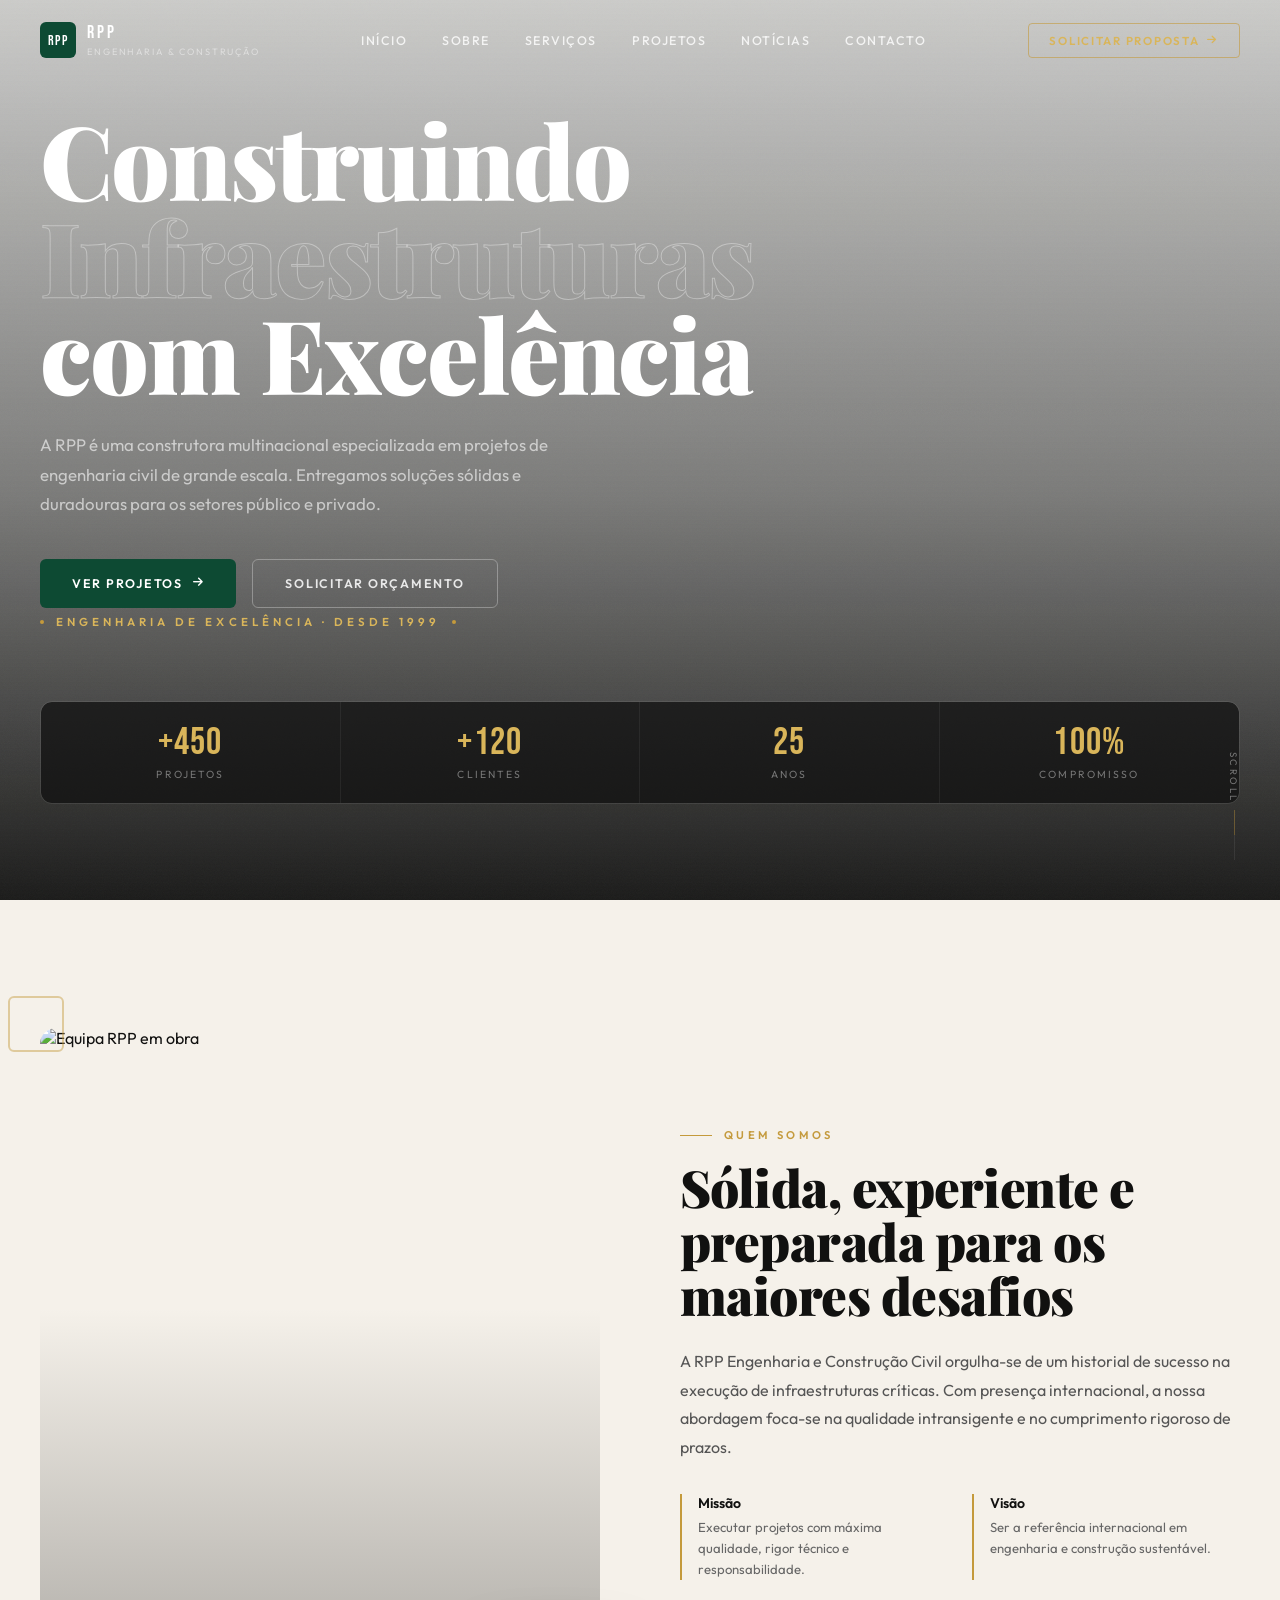
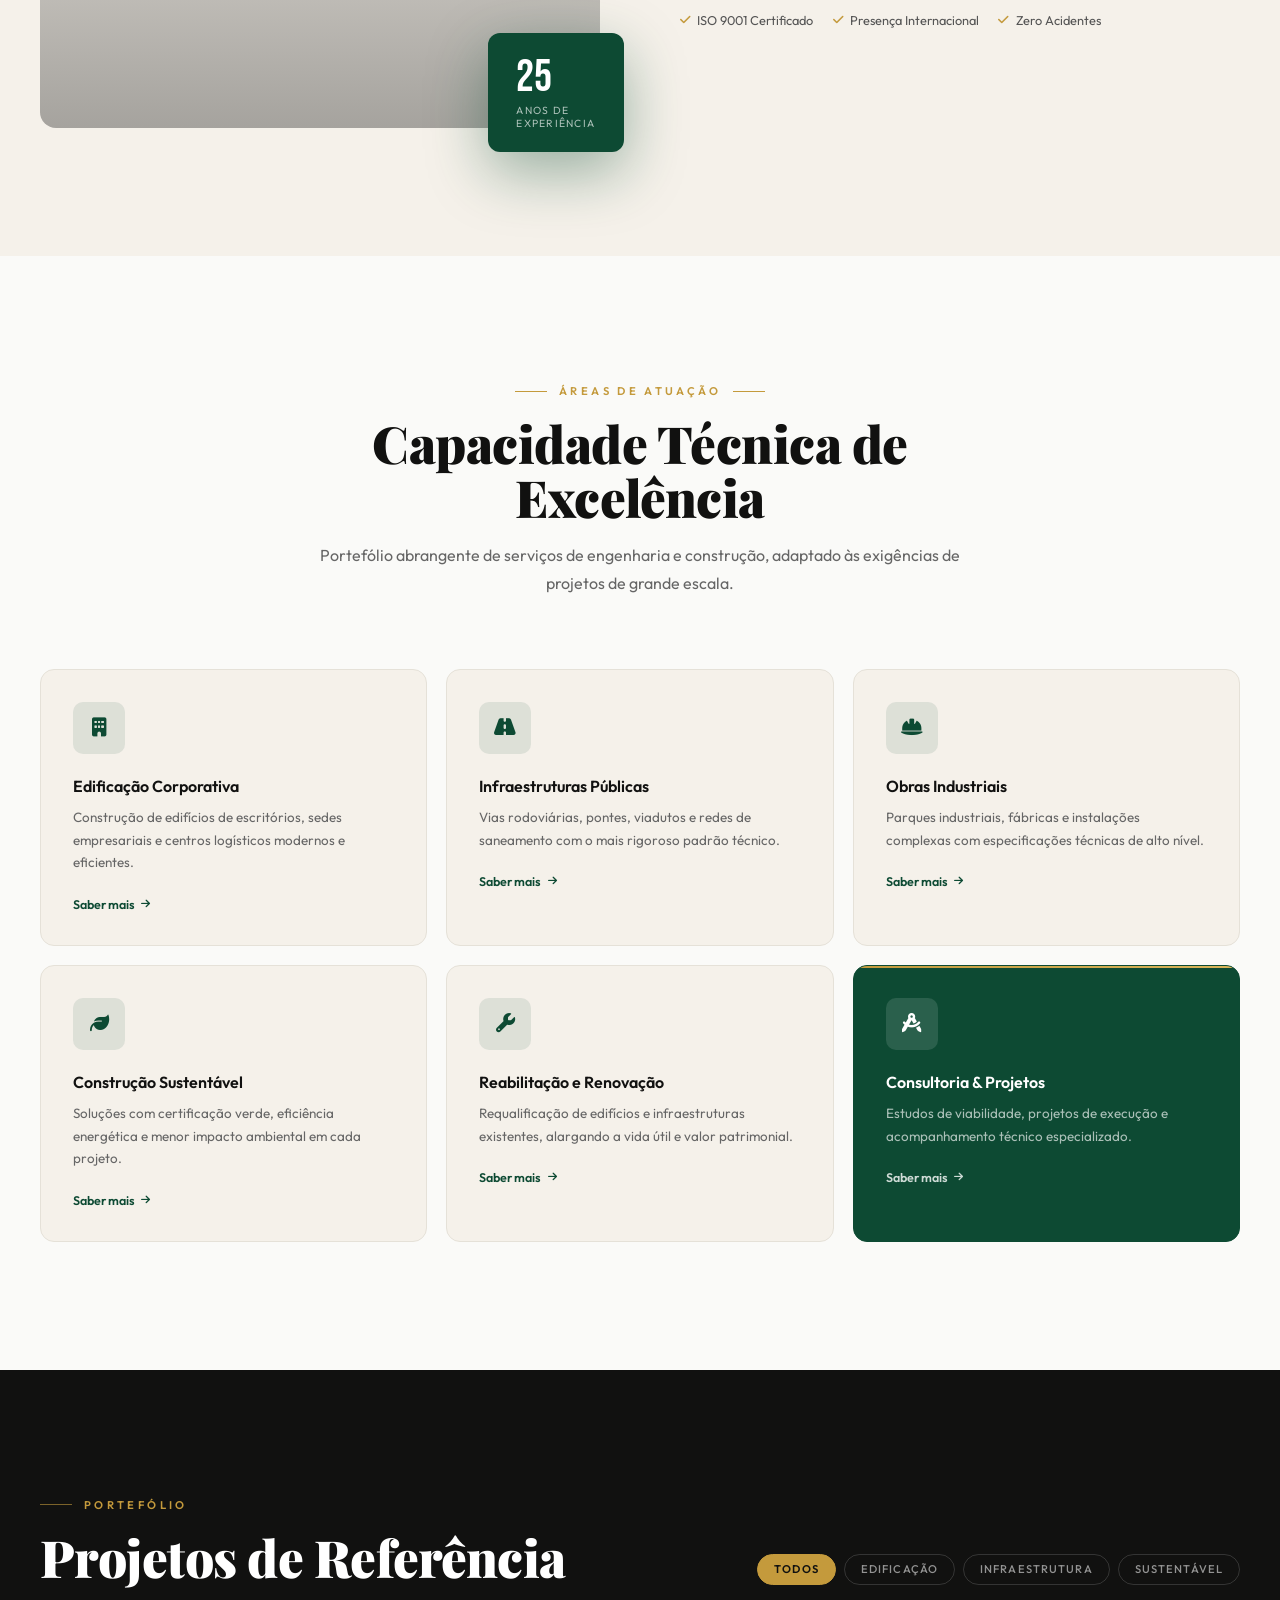
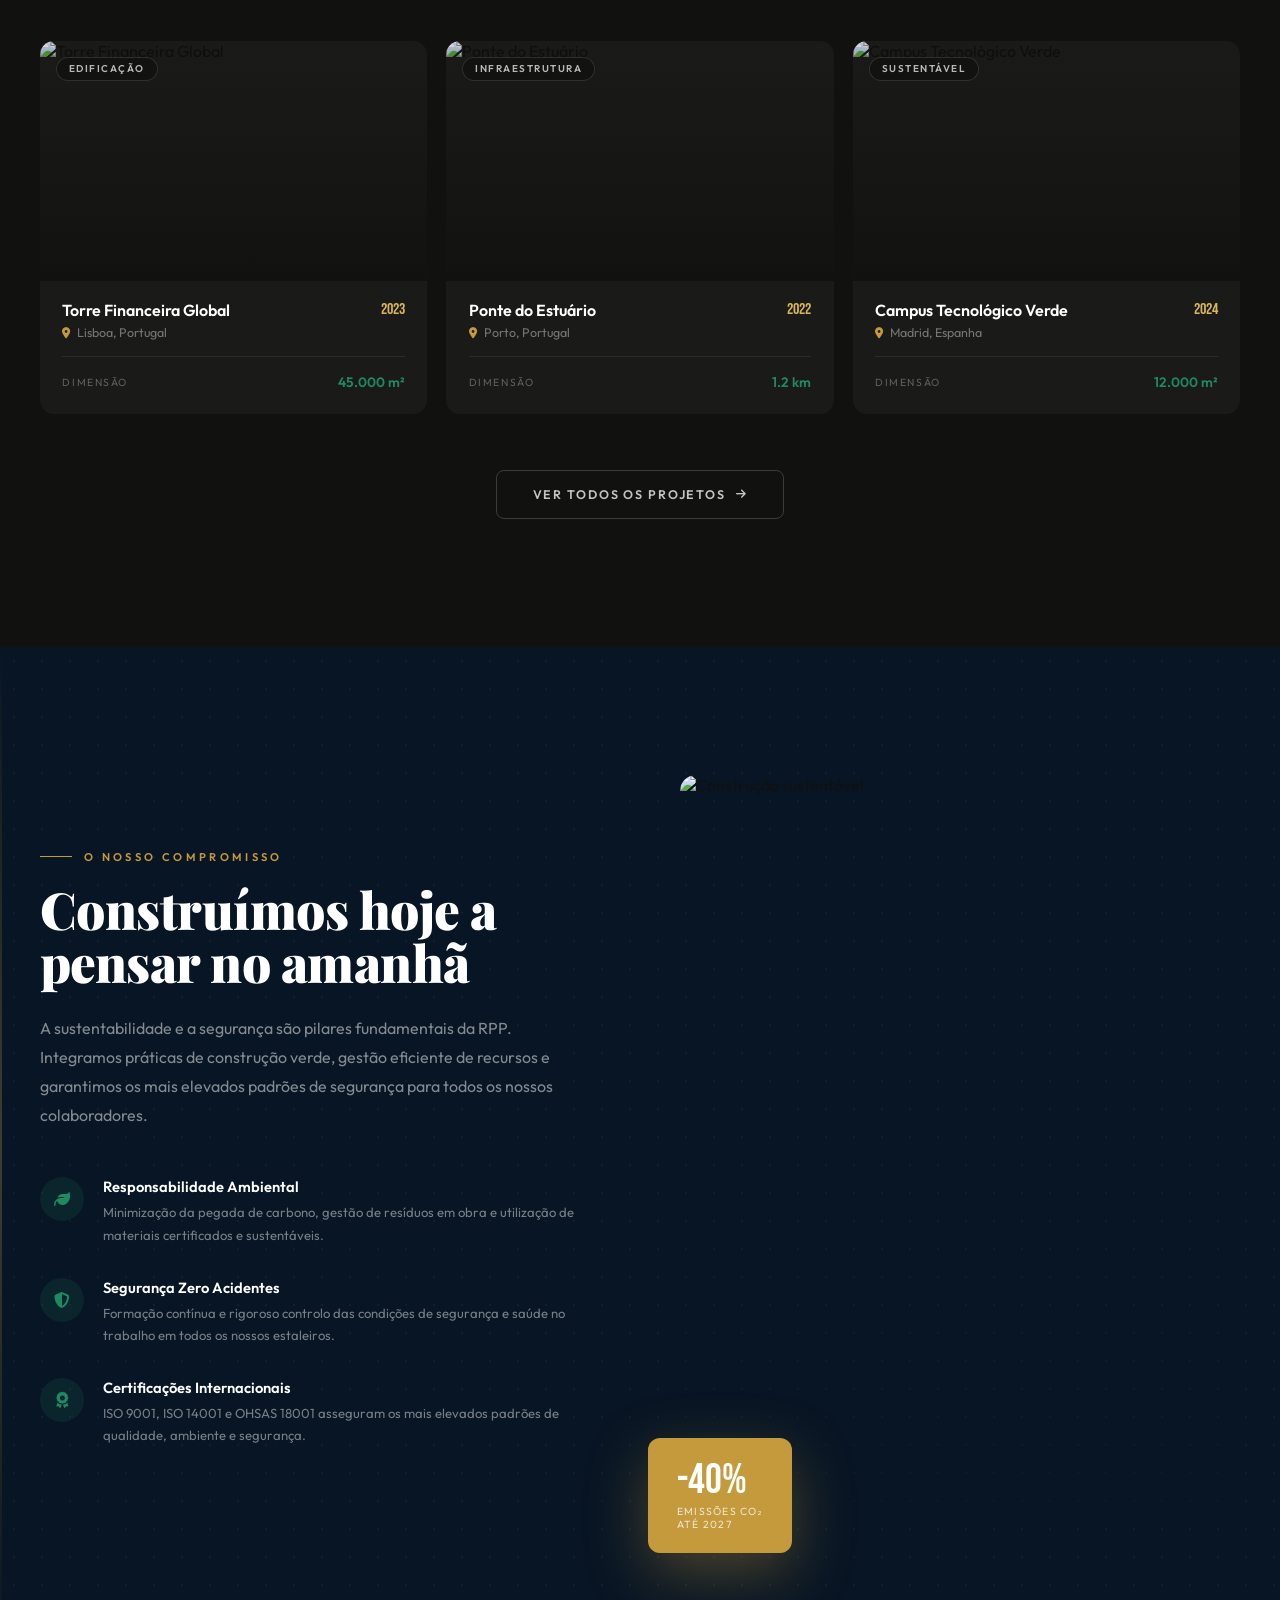
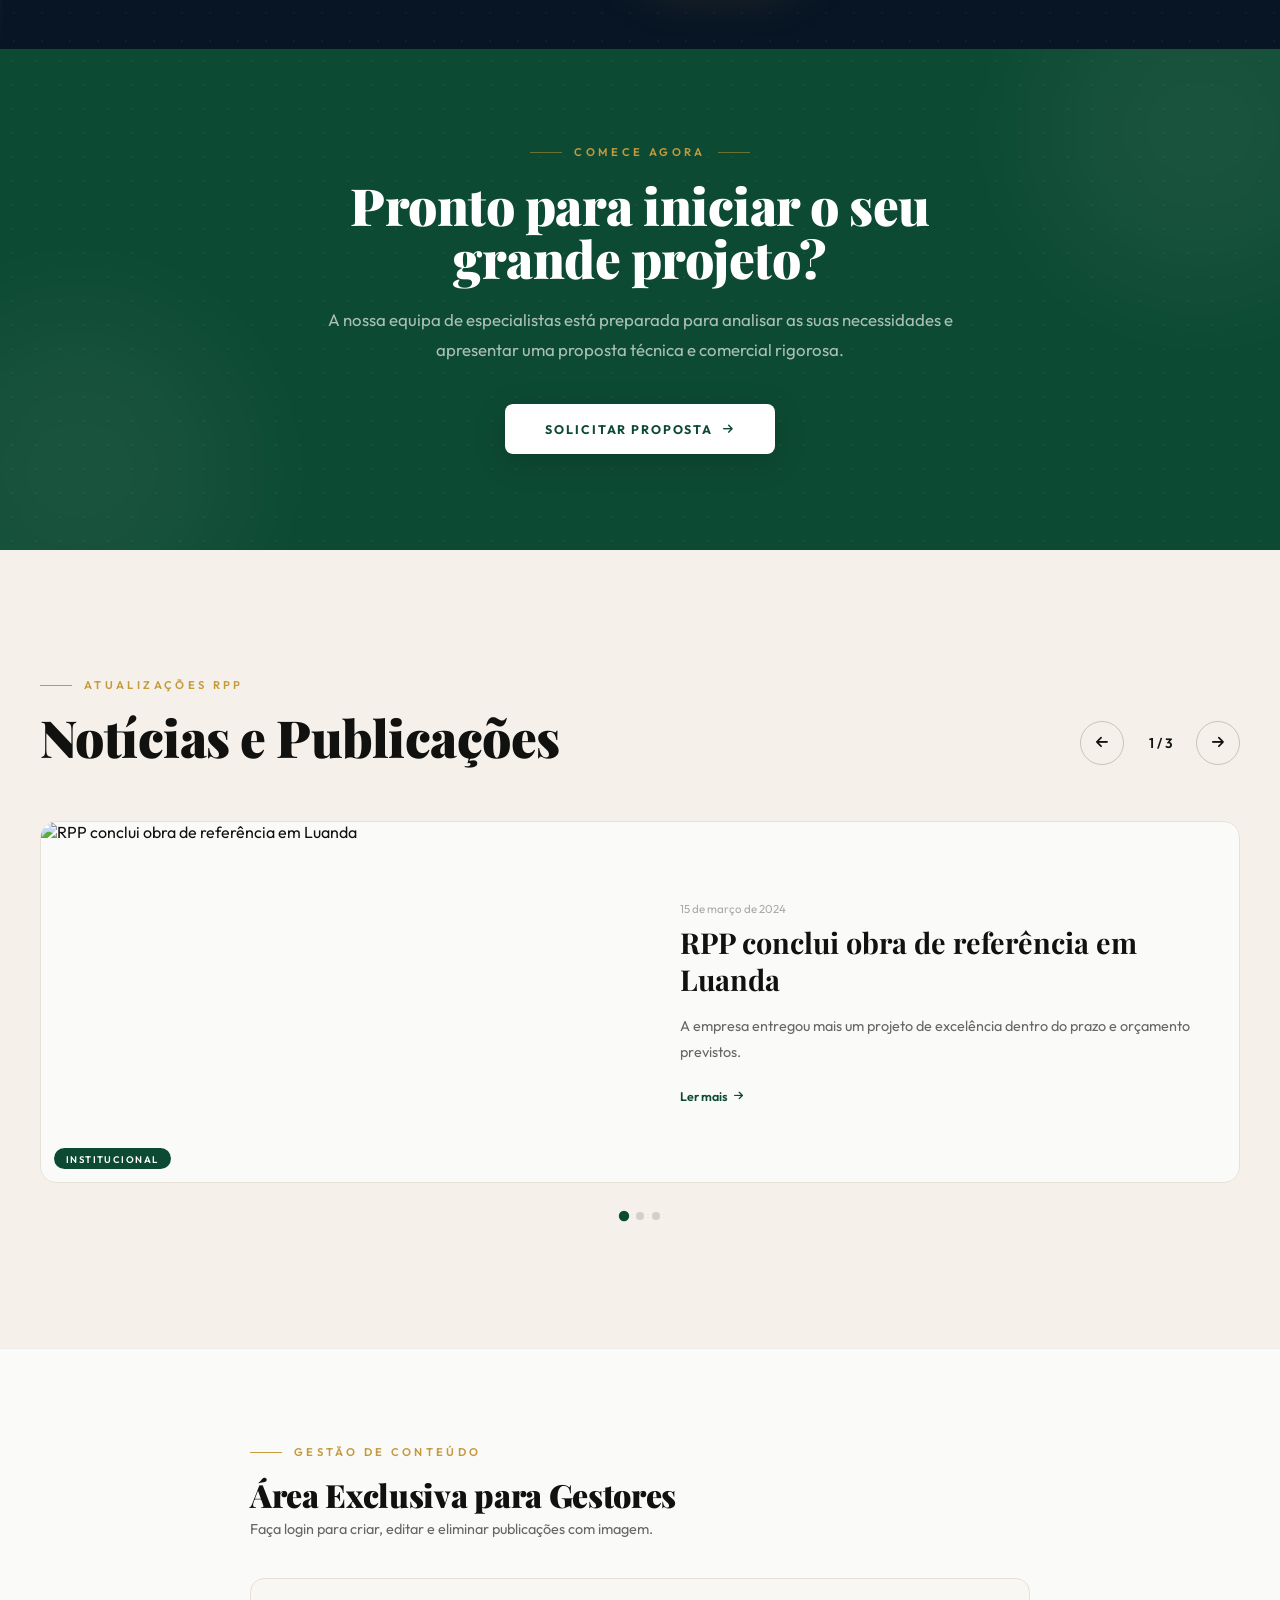
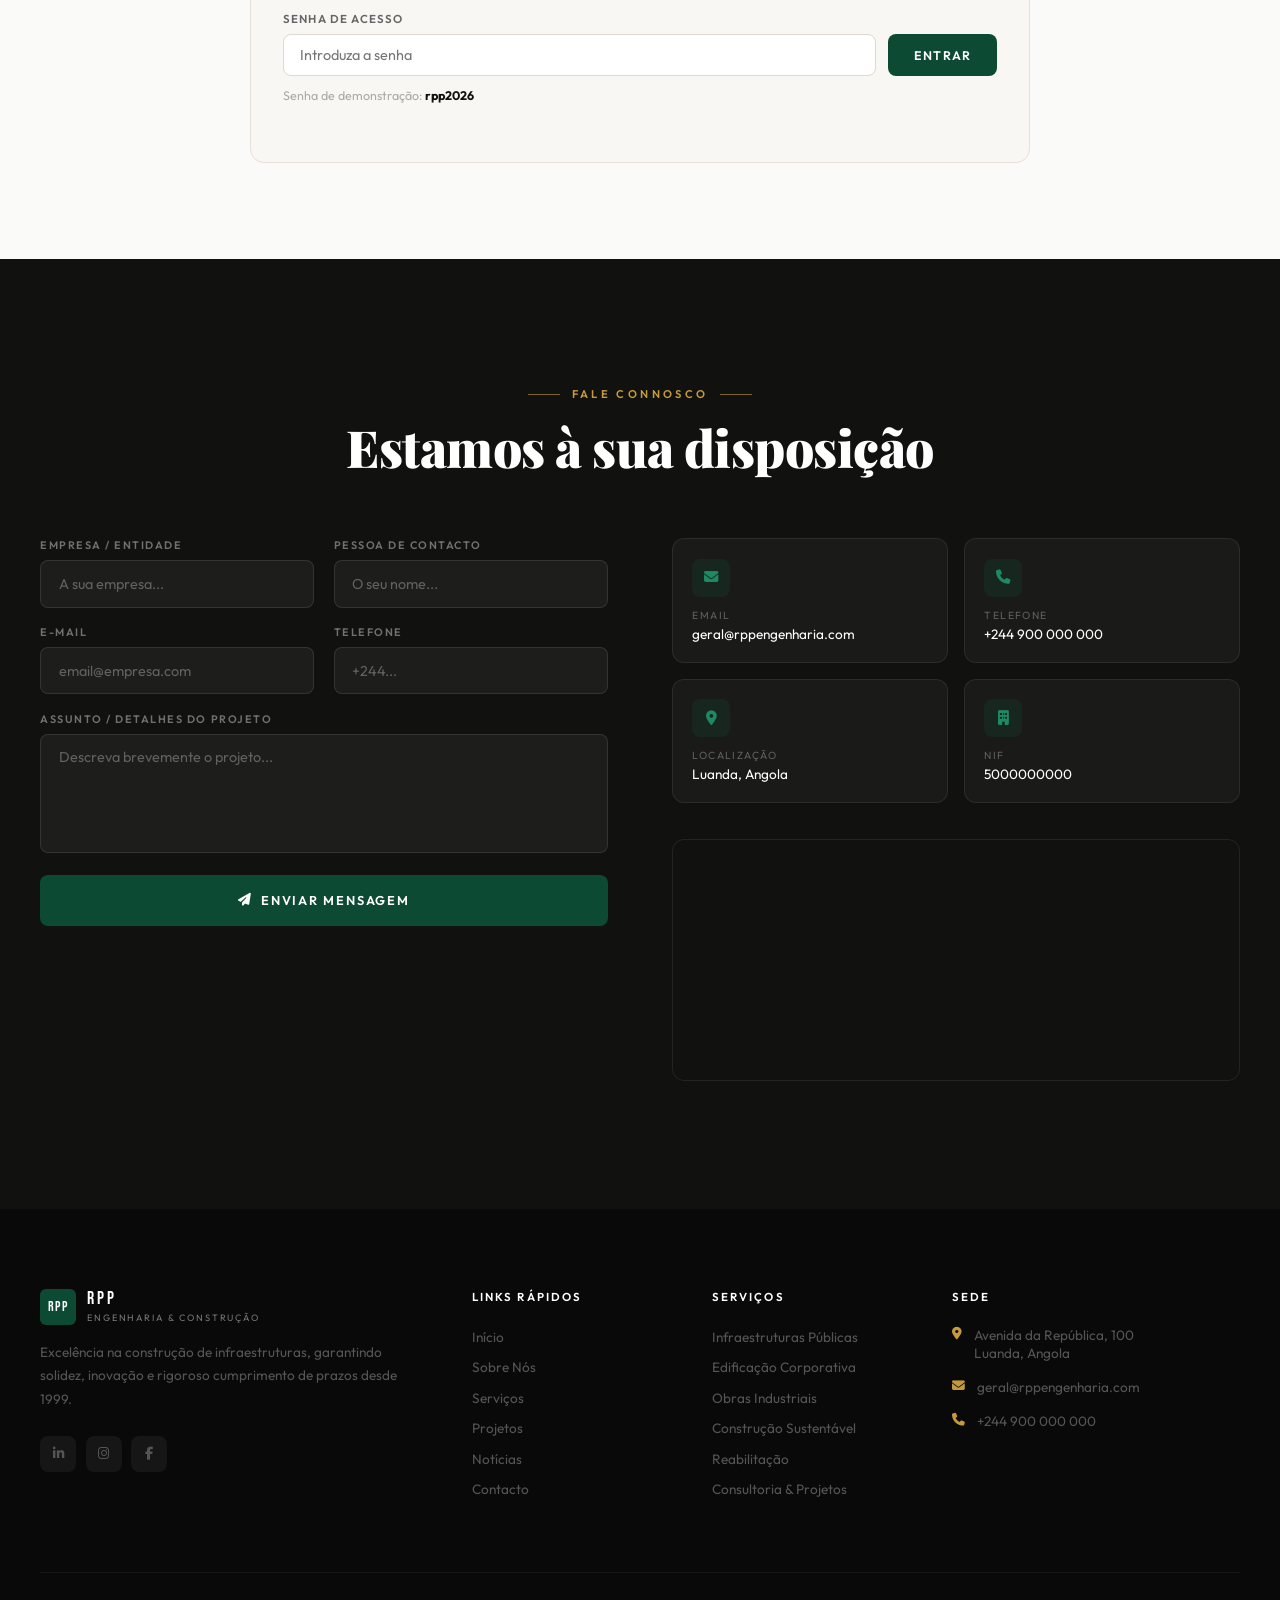
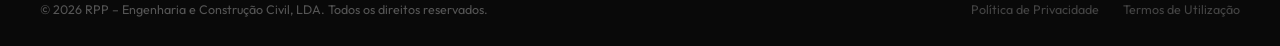
==== commit ce1c2737: "normalizando o cursor" ====
--- a/index.html
+++ b/index.html
@@ -30,29 +30,14 @@
 
         *, *::before, *::after { box-sizing: border-box; margin: 0; padding: 0; }
         html { scroll-behavior: smooth; }
-        body { font-family: 'Outfit', system-ui, sans-serif; color: var(--carvao); background: var(--branco); overflow-x: hidden; cursor: none; }
-
-        /* CURSOR */
-        #cursor-dot {
-            position: fixed; top: 0; left: 0; z-index: 9999; pointer-events: none;
-            width: 8px; height: 8px; border-radius: 50%; background: var(--ouro);
-            transform: translate(-50%,-50%);
-            transition: width .3s var(--ease-out-expo), height .3s var(--ease-out-expo), background .3s;
-        }
-        #cursor-ring {
-            position: fixed; top: 0; left: 0; z-index: 9998; pointer-events: none;
-            width: 36px; height: 36px; border-radius: 50%;
-            border: 1.5px solid rgba(196,154,60,.5);
-            transform: translate(-50%,-50%);
-            transition: width .4s var(--ease-out-expo), height .4s var(--ease-out-expo);
-        }
-        .cursor-hover #cursor-dot { width: 14px; height: 14px; background: var(--ouro-lt); }
-        .cursor-hover #cursor-ring { width: 52px; height: 52px; border-color: var(--ouro); }
+        /* ✅ CURSOR NORMAL — sem cursor personalizado */
+        body { font-family: 'Outfit', system-ui, sans-serif; color: var(--carvao); background: var(--branco); overflow-x: hidden; }
 
         /* SCROLL PROGRESS */
         #scroll-progress {
             position: fixed; top: 0; left: 0; height: 2px; z-index: 9997;
             background: linear-gradient(90deg, var(--ouro), var(--ouro-lt)); width: 0%;
+            transition: width .1s linear;
         }
 
         /* HEADER */
@@ -93,14 +78,14 @@
             display: none; align-items: center; gap: .5rem;
             border: 1px solid rgba(196,154,60,.6); color: var(--ouro-lt); background: transparent;
             font-size: .72rem; font-weight: 600; letter-spacing: .15em; text-transform: uppercase;
-            padding: .55rem 1.3rem; border-radius: 4px; text-decoration: none; cursor: none;
+            padding: .55rem 1.3rem; border-radius: 4px; text-decoration: none;
             transition: background .3s, color .3s, border-color .3s;
         }
         @media(min-width:1024px){ .btn-proposta { display: inline-flex; } }
         .btn-proposta:hover { background: var(--ouro); color: var(--carvao); border-color: var(--ouro); }
 
         /* HAMBURGER */
-        #hamburger { display: flex; flex-direction: column; gap: 5px; background: none; border: none; cursor: none; padding: 6px; }
+        #hamburger { display: flex; flex-direction: column; gap: 5px; background: none; border: none; cursor: pointer; padding: 6px; }
         @media(min-width:1024px){ #hamburger { display: none; } }
         .ham-line { display: block; height: 1.5px; background: #fff; transition: all .35s var(--ease-out-expo); }
         .ham-line:nth-child(1){ width: 24px; }
@@ -126,7 +111,7 @@
         .mobile-cta {
             margin-top: 2.5rem; border: 1px solid rgba(196,154,60,.5); color: var(--ouro-lt);
             font-size: .78rem; font-weight: 600; letter-spacing: .18em; text-transform: uppercase;
-            padding: .8rem 2.2rem; border-radius: 4px; text-decoration: none; cursor: none;
+            padding: .8rem 2.2rem; border-radius: 4px; text-decoration: none;
             transition: background .3s, color .3s;
         }
         .mobile-cta:hover { background: var(--ouro); color: var(--carvao); }
@@ -199,7 +184,7 @@
             display: inline-flex; align-items: center; gap: .6rem;
             background: var(--verde); color: #fff;
             font-size: .78rem; font-weight: 600; letter-spacing: .14em; text-transform: uppercase;
-            padding: 1rem 2rem; border-radius: 6px; text-decoration: none; cursor: none;
+            padding: 1rem 2rem; border-radius: 6px; text-decoration: none;
             transition: background .3s, transform .3s;
         }
         .btn-primary:hover { background: var(--verde-lt); transform: translateY(-2px); }
@@ -209,7 +194,7 @@
             display: inline-flex; align-items: center; gap: .6rem;
             border: 1px solid rgba(255,255,255,.3); color: rgba(255,255,255,.85);
             font-size: .78rem; font-weight: 600; letter-spacing: .14em; text-transform: uppercase;
-            padding: 1rem 2rem; border-radius: 6px; text-decoration: none; cursor: none;
+            padding: 1rem 2rem; border-radius: 6px; text-decoration: none;
             transition: border-color .3s, color .3s, transform .3s;
         }
         .btn-ghost:hover { border-color: rgba(255,255,255,.7); color: #fff; transform: translateY(-2px); }
@@ -245,7 +230,7 @@
         @media(min-width:640px){ .servicos-grid { grid-template-columns: repeat(2,1fr); } }
         @media(min-width:1024px){ .servicos-grid { grid-template-columns: repeat(3,1fr); } }
         .servico-card {
-            background: var(--creme); border: 1px solid #E5E1D8; border-radius: 14px; padding: 2rem; cursor: none;
+            background: var(--creme); border: 1px solid #E5E1D8; border-radius: 14px; padding: 2rem;
             transition: border-color .4s, box-shadow .4s, transform .4s var(--ease-out-expo);
             position: relative; overflow: hidden;
         }
@@ -272,20 +257,20 @@
         @media(min-width:768px){ .projetos-header { flex-direction: row; align-items: flex-end; justify-content: space-between; } }
         .projetos-header .section-title { color: #fff; }
         .filter-group { display: flex; flex-wrap: wrap; gap: .5rem; }
-        .filter-btn { background: none; border: 1px solid rgba(255,255,255,.15); color: rgba(255,255,255,.55);cursor: none; font-family: 'Outfit', sans-serif; font-size: .7rem; font-weight: 500; letter-spacing: .1em; text-transform: uppercase; padding: .45rem 1rem; border-radius: 100px; transition: all .3s; }
+        .filter-btn { background: none; border: 1px solid rgba(255,255,255,.15); color: rgba(255,255,255,.55); cursor: pointer; font-family: 'Outfit', sans-serif; font-size: .7rem; font-weight: 500; letter-spacing: .1em; text-transform: uppercase; padding: .45rem 1rem; border-radius: 100px; transition: all .3s; }
         .filter-btn:hover { color: #fff; border-color: rgba(255,255,255,.4); }
         .filter-btn.active { background: var(--ouro); border-color: var(--ouro); color: var(--carvao); font-weight: 600; }
         .projects-grid { display: grid; gap: 1.2rem; }
         @media(min-width:640px){ .projects-grid { grid-template-columns: repeat(2,1fr); } }
         @media(min-width:1024px){ .projects-grid { grid-template-columns: repeat(3,1fr); } }
-        .project-card { position: relative; border-radius: 14px; overflow: hidden; cursor: none; background: #1a1a18; transition: transform .5s var(--ease-out-expo), box-shadow .5s; }
+        .project-card { position: relative; border-radius: 14px; overflow: hidden; cursor: pointer; background: #1a1a18; transition: transform .5s var(--ease-out-expo), box-shadow .5s; }
         .project-card:hover { transform: translateY(-5px); box-shadow: 0 24px 64px rgba(0,0,0,.5); }
         .card-img { position: relative; overflow: hidden; }
         .card-img img { width: 100%; height: 240px; object-fit: cover; display: block; transition: transform .8s var(--ease-out-expo), filter .5s; filter: brightness(.85); }
         .project-card:hover .card-img img { transform: scale(1.07); filter: brightness(.7); }
         .card-img-overlay { position: absolute; inset: 0; background: linear-gradient(to top, rgba(17,17,16,.95) 0%, rgba(17,17,16,.3) 60%, transparent 100%); }
         .card-badge { position: absolute; top: 1rem; left: 1rem; background: rgba(17,17,16,.7); backdrop-filter: blur(8px); border: 1px solid rgba(255,255,255,.12); color: rgba(255,255,255,.7); font-size: .62rem; font-weight: 600; letter-spacing: .15em; text-transform: uppercase; padding: .3rem .75rem; border-radius: 100px; }
-        .card-expand { position: absolute; top: 1rem; right: 1rem; width: 36px; height: 36px; border-radius: 50%; background: rgba(255,255,255,.1); backdrop-filter: blur(8px); border: 1px solid rgba(255,255,255,.2); color: #fff; display: flex; align-items: center; justify-content: center; font-size: .75rem; opacity: 0; transform: scale(.8); transition: opacity .3s, transform .3s var(--ease-out-expo); cursor: none; }
+        .card-expand { position: absolute; top: 1rem; right: 1rem; width: 36px; height: 36px; border-radius: 50%; background: rgba(255,255,255,.1); backdrop-filter: blur(8px); border: 1px solid rgba(255,255,255,.2); color: #fff; display: flex; align-items: center; justify-content: center; font-size: .75rem; opacity: 0; transform: scale(.8); transition: opacity .3s, transform .3s var(--ease-out-expo); cursor: pointer; }
         .project-card:hover .card-expand { opacity: 1; transform: scale(1); }
         .card-body { padding: 1.2rem 1.4rem 1.4rem; }
         .card-meta { display: flex; justify-content: space-between; align-items: flex-start; gap: .5rem; }
@@ -297,7 +282,7 @@
         .card-dim-label { font-size: .65rem; color: rgba(255,255,255,.3); text-transform: uppercase; letter-spacing: .15em; }
         .card-dim-value { font-size: .85rem; font-weight: 600; color: var(--verde-lt); }
         .projetos-cta { text-align: center; margin-top: 3.5rem; }
-        .projetos-cta a { display: inline-flex; align-items: center; gap: .6rem; border: 1px solid rgba(255,255,255,.18); color: rgba(255,255,255,.75); font-size: .78rem; font-weight: 600; letter-spacing: .15em; text-transform: uppercase; padding: 1rem 2.2rem; border-radius: 8px; text-decoration: none; cursor: none; transition: background .3s, color .3s, border-color .3s, transform .3s; }
+        .projetos-cta a { display: inline-flex; align-items: center; gap: .6rem; border: 1px solid rgba(255,255,255,.18); color: rgba(255,255,255,.75); font-size: .78rem; font-weight: 600; letter-spacing: .15em; text-transform: uppercase; padding: 1rem 2.2rem; border-radius: 8px; text-decoration: none; transition: background .3s, color .3s, border-color .3s, transform .3s; }
         .projetos-cta a:hover { background: #fff; color: var(--carvao); border-color: #fff; transform: translateY(-2px); }
 
         /* SUSTENTABILIDADE */
@@ -333,34 +318,61 @@
         #cta-band .section-eyebrow .rule { background: rgba(196,154,60,.5); }
         #cta-band .section-title { color: #fff; }
         #cta-band p { color: rgba(255,255,255,.65); line-height: 1.75; margin-top: 1.2rem; font-size: 1.05rem; }
-        .btn-white { display: inline-flex; align-items: center; gap: .6rem; background: #fff; color: var(--verde); font-size: .78rem; font-weight: 700; letter-spacing: .15em; text-transform: uppercase; padding: 1.1rem 2.5rem; border-radius: 8px; text-decoration: none; cursor: none; margin-top: 2.5rem; box-shadow: 0 8px 32px rgba(0,0,0,.15); transition: background .3s, transform .3s, box-shadow .3s; }
+        .btn-white { display: inline-flex; align-items: center; gap: .6rem; background: #fff; color: var(--verde); font-size: .78rem; font-weight: 700; letter-spacing: .15em; text-transform: uppercase; padding: 1.1rem 2.5rem; border-radius: 8px; text-decoration: none; margin-top: 2.5rem; box-shadow: 0 8px 32px rgba(0,0,0,.15); transition: background .3s, transform .3s, box-shadow .3s; }
         .btn-white:hover { background: var(--creme); transform: translateY(-3px); box-shadow: 0 16px 48px rgba(0,0,0,.2); }
 
-        /* NOTÍCIAS */
+        /* ============================================================
+           NOTÍCIAS — CARROSSEL VERDADEIRO (1 card visível de cada vez)
+        ============================================================ */
         #noticias { padding: 8rem 0; background: var(--creme); }
         #noticias .inner { max-width: 1280px; margin: 0 auto; padding: 0 2.5rem; }
         .noticias-header { display: flex; flex-direction: column; gap: 1.2rem; margin-bottom: 3.5rem; }
         @media(min-width:768px){ .noticias-header { flex-direction: row; align-items: flex-end; justify-content: space-between; } }
         .noticias-header .section-title { color: var(--carvao); }
+
+        /* Controlos */
         .carousel-controls { display: flex; align-items: center; gap: .75rem; }
-        .carousel-btn { width: 40px; height: 40px; border-radius: 50%; border: 1px solid rgba(17,17,16,.2); background: none; cursor: none; display: flex; align-items: center; justify-content: center; color: var(--carvao); font-size: .8rem; transition: background .3s, color .3s, border-color .3s; }
+        .carousel-btn { width: 44px; height: 44px; border-radius: 50%; border: 1px solid rgba(17,17,16,.2); background: none; cursor: pointer; display: flex; align-items: center; justify-content: center; color: var(--carvao); font-size: .85rem; transition: background .3s, color .3s, border-color .3s; }
         .carousel-btn:hover { background: var(--verde); color: #fff; border-color: var(--verde); }
-        .carousel-count { font-size: .85rem; font-weight: 600; color: var(--carvao); }
-        .noticias-track { display: grid; gap: 1.2rem; }
-        @media(min-width:640px){ .noticias-track { grid-template-columns: repeat(2,1fr); } }
-        @media(min-width:1024px){ .noticias-track { grid-template-columns: repeat(3,1fr); } }
-        .noticia-card { background: var(--branco); border: 1px solid #E5E1D8; border-radius: 14px; overflow: hidden; cursor: none; transition: transform .4s var(--ease-out-expo), box-shadow .4s; }
-        .noticia-card:hover { transform: translateY(-4px); box-shadow: 0 16px 48px rgba(0,0,0,.1); }
-        .noticia-card .n-img { position: relative; height: 180px; overflow: hidden; }
-        .noticia-card .n-img img { width: 100%; height: 100%; object-fit: cover; transition: transform .6s var(--ease-out-expo); }
-        .noticia-card:hover .n-img img { transform: scale(1.06); }
-        .noticia-card .n-cat { position: absolute; bottom: .8rem; left: .8rem; background: var(--verde); color: #fff; font-size: .6rem; font-weight: 600; letter-spacing: .15em; text-transform: uppercase; padding: .25rem .65rem; border-radius: 100px; }
-        .noticia-card .n-body { padding: 1.3rem; }
+        .carousel-count { font-size: .85rem; font-weight: 600; color: var(--carvao); min-width: 3rem; text-align: center; }
+
+        /* Viewport do carrossel */
+        .carousel-viewport { overflow: hidden; border-radius: 16px; }
+        .carousel-track {
+            display: flex;
+            transition: transform .55s var(--ease-out-expo);
+        }
+
+        /* Cada card ocupa 100% do viewport */
+        .noticia-card {
+            background: var(--branco); border: 1px solid #E5E1D8; border-radius: 0;
+            overflow: hidden; flex: 0 0 100%; width: 100%;
+            display: grid; grid-template-columns: 1fr;
+        }
+        @media(min-width:768px){
+            .noticia-card { grid-template-columns: 1fr 1fr; border-radius: 16px; }
+        }
+
+        .noticia-card .n-img { position: relative; overflow: hidden; min-height: 220px; }
+        @media(min-width:768px){ .noticia-card .n-img { min-height: 360px; } }
+        .noticia-card .n-img img { width: 100%; height: 100%; object-fit: cover; display: block; transition: transform .6s var(--ease-out-expo); }
+        .noticia-card:hover .n-img img { transform: scale(1.04); }
+        .noticia-card .n-cat { position: absolute; bottom: .8rem; left: .8rem; background: var(--verde); color: #fff; font-size: .6rem; font-weight: 600; letter-spacing: .15em; text-transform: uppercase; padding: .3rem .75rem; border-radius: 100px; }
+
+        .noticia-card .n-body {
+            padding: 2.5rem;
+            display: flex; flex-direction: column; justify-content: center;
+        }
         .noticia-card .n-date { font-size: .72rem; color: #aaa; margin-bottom: .5rem; }
-        .noticia-card .n-title { font-size: .95rem; font-weight: 600; color: var(--carvao); line-height: 1.45; }
-        .noticia-card .n-desc  { font-size: .82rem; color: #666; line-height: 1.65; margin-top: .6rem; }
-        .noticia-card .n-link  { display: inline-flex; align-items: center; gap: .35rem; font-size: .76rem; font-weight: 600; color: var(--verde); text-decoration: none; margin-top: 1rem; transition: gap .3s; }
-        .noticia-card .n-link:hover { gap: .6rem; }
+        .noticia-card .n-title { font-family: 'Playfair Display', serif; font-size: clamp(1.3rem,2.5vw,1.8rem); font-weight: 700; color: var(--carvao); line-height: 1.3; }
+        .noticia-card .n-desc  { font-size: .9rem; color: #666; line-height: 1.75; margin-top: 1rem; }
+        .noticia-card .n-link  { display: inline-flex; align-items: center; gap: .4rem; font-size: .78rem; font-weight: 600; color: var(--verde); text-decoration: none; margin-top: 1.5rem; transition: gap .3s; }
+        .noticia-card .n-link:hover { gap: .7rem; }
+
+        /* Dots de paginação */
+        .carousel-dots { display: flex; justify-content: center; gap: .5rem; margin-top: 1.8rem; }
+        .c-dot { width: 8px; height: 8px; border-radius: 50%; background: rgba(17,17,16,.15); border: none; cursor: pointer; transition: background .3s, transform .3s; padding: 0; }
+        .c-dot.active { background: var(--verde); transform: scale(1.3); }
 
         /* ADMIN */
         #admin { padding: 6rem 0; background: var(--branco); border-top: 1px solid #eee; }
@@ -370,7 +382,7 @@
         .admin-input { width: 100%; background: #fff; border: 1px solid #DDD9D0; border-radius: 8px; padding: .7rem 1rem; font-family: 'Outfit', sans-serif; font-size: .9rem; color: var(--carvao); transition: border-color .3s, box-shadow .3s; outline: none; }
         .admin-input:focus { border-color: var(--verde); box-shadow: 0 0 0 3px rgba(13,74,51,.1); }
         textarea.admin-input { resize: vertical; }
-        .admin-btn { display: inline-flex; align-items: center; gap: .5rem; background: var(--verde); color: #fff; border: none; cursor: none; font-family: 'Outfit', sans-serif; font-size: .78rem; font-weight: 600; letter-spacing: .1em; text-transform: uppercase; padding: .75rem 1.6rem; border-radius: 8px; transition: background .3s; }
+        .admin-btn { display: inline-flex; align-items: center; gap: .5rem; background: var(--verde); color: #fff; border: none; cursor: pointer; font-family: 'Outfit', sans-serif; font-size: .78rem; font-weight: 600; letter-spacing: .1em; text-transform: uppercase; padding: .75rem 1.6rem; border-radius: 8px; transition: background .3s; }
         .admin-btn:hover { background: var(--verde-md); }
         .admin-btn.secondary { background: none; color: var(--carvao); border: 1px solid #DDD9D0; }
         .admin-btn.secondary:hover { background: #f0ede6; }
@@ -381,7 +393,7 @@
         .pub-item-title { font-size: .88rem; font-weight: 500; color: var(--carvao); }
         .pub-item-cat { font-size: .68rem; color: #aaa; margin-top: .1rem; }
         .pub-actions { display: flex; gap: .5rem; }
-        .icon-btn { width: 32px; height: 32px; border-radius: 6px; border: none; background: #f0ede6; cursor: none; display: flex; align-items: center; justify-content: center; font-size: .75rem; color: #555; transition: background .2s, color .2s; }
+        .icon-btn { width: 32px; height: 32px; border-radius: 6px; border: none; background: #f0ede6; cursor: pointer; display: flex; align-items: center; justify-content: center; font-size: .75rem; color: #555; transition: background .2s, color .2s; }
         .icon-btn:hover { background: var(--verde); color: #fff; }
         .icon-btn.del:hover { background: #e53e3e; }
 
@@ -398,7 +410,7 @@
         .contact-label { display: block; font-size: .68rem; font-weight: 600; letter-spacing: .14em; text-transform: uppercase; color: rgba(255,255,255,.4); margin-bottom: .5rem; }
         .c2 { display: grid; gap: 1.2rem; }
         @media(min-width:640px){ .c2 { grid-template-columns: 1fr 1fr; } }
-        .btn-submit { width: 100%; background: var(--verde); color: #fff; border: none; cursor: none; font-family: 'Outfit', sans-serif; font-size: .8rem; font-weight: 600; letter-spacing: .14em; text-transform: uppercase; padding: 1.1rem; border-radius: 8px; display: flex; align-items: center; justify-content: center; gap: .5rem; transition: background .3s, transform .3s; }
+        .btn-submit { width: 100%; background: var(--verde); color: #fff; border: none; cursor: pointer; font-family: 'Outfit', sans-serif; font-size: .8rem; font-weight: 600; letter-spacing: .14em; text-transform: uppercase; padding: 1.1rem; border-radius: 8px; display: flex; align-items: center; justify-content: center; gap: .5rem; transition: background .3s, transform .3s; }
         .btn-submit:hover { background: var(--verde-lt); transform: translateY(-2px); }
         .form-success { display: none; text-align: center; padding: 1rem; background: rgba(22,105,74,.2); border-radius: 10px; color: var(--verde-lt); font-size: .9rem; font-weight: 600; }
         .info-grid { display: grid; grid-template-columns: 1fr 1fr; gap: 1rem; }
@@ -419,7 +431,7 @@
         @media(min-width:768px){ .modal-img-wrap { height: 380px; } }
         .modal-img-wrap img { width: 100%; height: 100%; object-fit: cover; display: block; }
         .modal-img-wrap::after { content:''; position: absolute; inset: 0; background: linear-gradient(to top, rgba(17,17,16,.7), transparent 50%); }
-        #closeModal { position: absolute; top: 1rem; right: 1rem; z-index: 1; width: 38px; height: 38px; border-radius: 50%; background: rgba(0,0,0,.3); backdrop-filter: blur(8px); border: 1px solid rgba(255,255,255,.2); color: #fff; cursor: none; display: flex; align-items: center; justify-content: center; font-size: .85rem; transition: background .3s; }
+        #closeModal { position: absolute; top: 1rem; right: 1rem; z-index: 1; width: 38px; height: 38px; border-radius: 50%; background: rgba(0,0,0,.3); backdrop-filter: blur(8px); border: 1px solid rgba(255,255,255,.2); color: #fff; cursor: pointer; display: flex; align-items: center; justify-content: center; font-size: .85rem; transition: background .3s; }
         #closeModal:hover { background: rgba(255,255,255,.15); }
         .modal-title-wrap { position: absolute; bottom: 1.5rem; left: 2rem; z-index: 1; }
         #modalTitle { font-family: 'Playfair Display', serif; font-size: clamp(1.5rem,3vw,2.2rem); font-weight: 900; color: #fff; }
@@ -443,7 +455,7 @@
         @media(min-width:1024px){ footer .footer-grid { grid-template-columns: 2fr 1fr 1fr 1.5fr; } }
         .footer-brand p { font-size: .85rem; line-height: 1.75; margin-top: 1rem; margin-bottom: 1.5rem; }
         .social-links { display: flex; gap: .6rem; }
-        .social-link { width: 36px; height: 36px; border-radius: 8px; background: rgba(255,255,255,.05); display: flex; align-items: center; justify-content: center; color: #555; font-size: .82rem; text-decoration: none; cursor: none; transition: background .3s, color .3s; }
+        .social-link { width: 36px; height: 36px; border-radius: 8px; background: rgba(255,255,255,.05); display: flex; align-items: center; justify-content: center; color: #555; font-size: .82rem; text-decoration: none; transition: background .3s, color .3s; }
         .social-link:hover { background: var(--verde); color: #fff; }
         .footer-col h4 { color: #fff; font-size: .72rem; font-weight: 600; letter-spacing: .18em; text-transform: uppercase; margin-bottom: 1.4rem; }
         .footer-links { list-style: none; }
@@ -463,7 +475,7 @@
         .legal-links a:hover { color: #fff; }
 
         /* KEYFRAMES */
-        @keyframes fadeUp { from { opacity:0; transform:translateY(20px); } to { opacity:1; transform:translateY(0); } }
+        @keyframes fadeUp  { from { opacity:0; transform:translateY(20px); } to { opacity:1; transform:translateY(0); } }
         @keyframes slideUp { from { opacity:0; transform:translateY(100%); } to { opacity:1; transform:translateY(0); } }
 
         .hidden { display: none !important; }
@@ -471,8 +483,7 @@
 </head>
 
 <body>
-<div id="cursor-dot"></div>
-<div id="cursor-ring"></div>
+<!-- ✅ SEM cursor-dot / cursor-ring -->
 <div id="scroll-progress"></div>
 
 <!-- HEADER -->
@@ -726,7 +737,9 @@
     </div>
 </section>
 
-<!-- NOTÍCIAS -->
+<!-- ============================================================
+     NOTÍCIAS — Carrossel 1 card de cada vez
+============================================================ -->
 <section id="noticias">
     <div class="inner">
         <div class="noticias-header reveal">
@@ -735,12 +748,25 @@
                 <h2 class="section-title">Notícias e Publicações</h2>
             </div>
             <div class="carousel-controls">
-                <button id="noticias-prev" class="carousel-btn" aria-label="Anterior"><i class="fa-solid fa-arrow-left"></i></button>
-                <span class="carousel-count"><span id="slide-atual">1</span> / <span id="slide-total">1</span></span>
-                <button id="noticias-next" class="carousel-btn" aria-label="Próxima"><i class="fa-solid fa-arrow-right"></i></button>
-            </div>
-        </div>
-        <div id="noticias-track" class="noticias-track reveal"></div>
+                <button id="noticias-prev" class="carousel-btn" aria-label="Anterior">
+                    <i class="fa-solid fa-arrow-left"></i>
+                </button>
+                <span class="carousel-count">
+                    <span id="slide-atual">1</span> / <span id="slide-total">1</span>
+                </span>
+                <button id="noticias-next" class="carousel-btn" aria-label="Próxima">
+                    <i class="fa-solid fa-arrow-right"></i>
+                </button>
+            </div>
+        </div>
+
+        <!-- Viewport: 1 card visível -->
+        <div class="carousel-viewport reveal">
+            <div id="noticias-track" class="carousel-track"></div>
+        </div>
+
+        <!-- Dots -->
+        <div id="carousel-dots" class="carousel-dots"></div>
     </div>
 </section>
 
@@ -900,155 +926,236 @@
 (function(){
     'use strict';
 
-    // CURSOR
-    const dot = document.getElementById('cursor-dot');
-    const ring = document.getElementById('cursor-ring');
-    let mx=0,my=0,rx=0,ry=0;
-    document.addEventListener('mousemove', e => { mx=e.clientX; my=e.clientY; dot.style.cssText=`left:${mx}px;top:${my}px`; });
-    (function animRing(){ rx+=(mx-rx)*.12; ry+=(my-ry)*.12; ring.style.cssText=`left:${rx}px;top:${ry}px`; requestAnimationFrame(animRing); })();
-    document.querySelectorAll('a,button,.project-card,.servico-card,.noticia-card').forEach(el=>{
-        el.addEventListener('mouseenter',()=>document.body.classList.add('cursor-hover'));
-        el.addEventListener('mouseleave',()=>document.body.classList.remove('cursor-hover'));
-    });
-
-    // SCROLL PROGRESS + HEADER
+    // ── SCROLL PROGRESS + HEADER ──────────────────────────────
     const progressBar = document.getElementById('scroll-progress');
     const header = document.getElementById('cabecalho');
     window.addEventListener('scroll', ()=>{
-        const pct = window.scrollY/(document.documentElement.scrollHeight-window.innerHeight)*100;
-        progressBar.style.width = pct+'%';
-        header.classList.toggle('scrolled', window.scrollY>60);
+        const pct = window.scrollY / (document.documentElement.scrollHeight - window.innerHeight) * 100;
+        progressBar.style.width = pct + '%';
+        header.classList.toggle('scrolled', window.scrollY > 60);
     }, {passive:true});
 
-    // HAMBURGER
+    // ── HAMBURGER ─────────────────────────────────────────────
     const hamburger = document.getElementById('hamburger');
     const mobileMenu = document.getElementById('mobile-menu');
-    hamburger.addEventListener('click',()=>{
+    hamburger.addEventListener('click', ()=>{
         const open = mobileMenu.classList.toggle('open');
         hamburger.classList.toggle('open', open);
-        document.body.style.overflow = open?'hidden':'';
+        document.body.style.overflow = open ? 'hidden' : '';
     });
-    document.querySelectorAll('.mobile-nav-link,.mobile-cta').forEach(el=>el.addEventListener('click',()=>{
-        mobileMenu.classList.remove('open'); hamburger.classList.remove('open'); document.body.style.overflow='';
+    document.querySelectorAll('.mobile-nav-link,.mobile-cta').forEach(el => el.addEventListener('click', ()=>{
+        mobileMenu.classList.remove('open');
+        hamburger.classList.remove('open');
+        document.body.style.overflow = '';
     }));
 
-    // REVEAL
-    const revObs = new IntersectionObserver(entries=>entries.forEach(e=>{ if(e.isIntersecting){e.target.classList.add('in-view');revObs.unobserve(e.target);} }), {threshold:.1,rootMargin:'0px 0px -60px 0px'});
-    document.querySelectorAll('.reveal').forEach(el=>revObs.observe(el));
-
-    // PROJECT MODAL
+    // ── REVEAL ────────────────────────────────────────────────
+    const revObs = new IntersectionObserver(entries => entries.forEach(e => {
+        if (e.isIntersecting) { e.target.classList.add('in-view'); revObs.unobserve(e.target); }
+    }), {threshold:.1, rootMargin:'0px 0px -60px 0px'});
+    document.querySelectorAll('.reveal').forEach(el => revObs.observe(el));
+
+    // ── PROJECT MODAL ─────────────────────────────────────────
     const modal = document.getElementById('projectModal');
-    const mc = document.getElementById('modalContent');
     function openModal(c){
-        ['modalImage','modalTitle','modalDescription','modalLocation','modalYear','modalDimension','modalCategory'].forEach(id=>{
-            const el=document.getElementById(id);
-            const key=id.replace('modal','').toLowerCase();
-            const map={modalimage:'image',modaltitle:'title',modaldescription:'description',modallocation:'location',modalyear:'year',modaldimension:'dimension',modalcategory:'category'};
-            if(id==='modalImage') el.src=c.dataset.image; else el.textContent=c.dataset[map[id.toLowerCase()]];
+        document.getElementById('modalImage').src          = c.dataset.image;
+        document.getElementById('modalTitle').textContent  = c.dataset.title;
+        document.getElementById('modalDescription').textContent = c.dataset.description;
+        document.getElementById('modalLocation').textContent    = c.dataset.location;
+        document.getElementById('modalYear').textContent        = c.dataset.year;
+        document.getElementById('modalDimension').textContent   = c.dataset.dimension;
+        document.getElementById('modalCategory').textContent    = c.dataset.category;
+        modal.classList.add('open');
+        document.body.style.overflow = 'hidden';
+    }
+    function closeModalFn(){ modal.classList.remove('open'); document.body.style.overflow = ''; }
+    document.querySelectorAll('.project-card').forEach(c => c.addEventListener('click', ()=> openModal(c)));
+    document.getElementById('closeModal').addEventListener('click', closeModalFn);
+    modal.addEventListener('click', e => { if(e.target === modal) closeModalFn(); });
+    document.addEventListener('keydown', e => { if(e.key === 'Escape') closeModalFn(); });
+
+    // ── FILTERS ───────────────────────────────────────────────
+    document.querySelectorAll('.filter-btn').forEach(btn => btn.addEventListener('click', ()=>{
+        document.querySelectorAll('.filter-btn').forEach(b => b.classList.remove('active'));
+        btn.classList.add('active');
+        document.querySelectorAll('.project-card').forEach(c => {
+            c.style.display = (btn.dataset.filter==='all' || c.dataset.category===btn.dataset.filter) ? '' : 'none';
         });
-        modal.classList.add('open'); document.body.style.overflow='hidden';
-    }
-    function closeModal(){ modal.classList.remove('open'); document.body.style.overflow=''; }
-    document.querySelectorAll('.project-card').forEach(c=>c.addEventListener('click',()=>openModal(c)));
-    document.getElementById('closeModal').addEventListener('click',closeModal);
-    modal.addEventListener('click',e=>{ if(e.target===modal) closeModal(); });
-    document.addEventListener('keydown',e=>{ if(e.key==='Escape') closeModal(); });
-
-    // FILTERS
-    document.querySelectorAll('.filter-btn').forEach(btn=>btn.addEventListener('click',()=>{
-        document.querySelectorAll('.filter-btn').forEach(b=>b.classList.remove('active'));
-        btn.classList.add('active');
-        document.querySelectorAll('.project-card').forEach(c=>c.style.display=(btn.dataset.filter==='all'||c.dataset.category===btn.dataset.filter)?'':'none');
     }));
 
-    // CONTACT FORM
-    document.getElementById('formulario-contacto')?.addEventListener('submit',function(e){
+    // ── CONTACT FORM ──────────────────────────────────────────
+    document.getElementById('formulario-contacto')?.addEventListener('submit', function(e){
         e.preventDefault();
         const btn=document.getElementById('btn-enviar'), ok=document.getElementById('form-success');
         btn.disabled=true; btn.innerHTML='<i class="fa-solid fa-spinner fa-spin"></i> A enviar...';
-        setTimeout(()=>{ btn.classList.add('hidden'); ok.style.display='block'; this.reset();
-            setTimeout(()=>{ btn.classList.remove('hidden'); ok.style.display='none'; btn.disabled=false; btn.innerHTML='<i class="fa-solid fa-paper-plane"></i> Enviar Mensagem'; },5000);
-        },1200);
+        setTimeout(()=>{
+            btn.classList.add('hidden'); ok.style.display='block'; this.reset();
+            setTimeout(()=>{ btn.classList.remove('hidden'); ok.style.display='none'; btn.disabled=false; btn.innerHTML='<i class="fa-solid fa-paper-plane"></i> Enviar Mensagem'; }, 5000);
+        }, 1200);
     });
 
-    // NEWS + ADMIN
+    // ══════════════════════════════════════════════════════════
+    //  NOTÍCIAS — CARROSSEL (1 card visível + slide animado)
+    // ══════════════════════════════════════════════════════════
     const NEWS_KEY='rpp_noticias_v2', IMGS_KEY='rpp_imgs_v2', PASS='rpp2026';
-    const load=()=>{ try{ return JSON.parse(localStorage.getItem(NEWS_KEY))||[]; }catch{ return []; } };
-    const save=d=>localStorage.setItem(NEWS_KEY,JSON.stringify(d));
-    const loadImgs=()=>{ try{ return JSON.parse(localStorage.getItem(IMGS_KEY))||{}; }catch{ return {}; } };
-    const saveImgs=i=>localStorage.setItem(IMGS_KEY,JSON.stringify(i));
-    if(!localStorage.getItem(NEWS_KEY)) save([
-        {id:1,titulo:'RPP conclui obra de referência em Luanda',resumo:'A empresa entregou mais um projeto de excelência dentro do prazo e orçamento previstos.',categoria:'Institucional',data:'2024-03-15'},
-        {id:2,titulo:'Novo contrato de infraestrutura no Norte de Angola',resumo:'RPP assinou contrato para construção de rede rodoviária de 85 km em Malanje.',categoria:'Infraestrutura',data:'2024-02-10'},
-        {id:3,titulo:'Certificação ISO 14001 renovada',resumo:'A RPP renovou com sucesso a certificação ambiental ISO 14001, reforçando o compromisso com a sustentabilidade.',categoria:'Sustentabilidade',data:'2024-01-22'},
+
+    const loadNews  = ()=>{ try{ return JSON.parse(localStorage.getItem(NEWS_KEY))||[]; }catch{ return []; } };
+    const saveNews  = d => localStorage.setItem(NEWS_KEY, JSON.stringify(d));
+    const loadImgs  = ()=>{ try{ return JSON.parse(localStorage.getItem(IMGS_KEY))||{}; }catch{ return {}; } };
+    const saveImgs  = i => localStorage.setItem(IMGS_KEY, JSON.stringify(i));
+    const fmtDate   = s=>{ try{ return new Date(s).toLocaleDateString('pt-PT',{day:'2-digit',month:'long',year:'numeric'}); }catch{ return s; } };
+
+    const defImgs = [
+        'https://images.unsplash.com/photo-1486406146926-c627a92ad1ab?auto=format&fit=crop&w=900&q=70',
+        'https://images.unsplash.com/photo-1503387762-592deb58ef4e?auto=format&fit=crop&w=900&q=70',
+        'https://images.unsplash.com/photo-1466611653911-95081537e5b7?auto=format&fit=crop&w=900&q=70'
+    ];
+
+    if (!localStorage.getItem(NEWS_KEY)) saveNews([
+        {id:1, titulo:'RPP conclui obra de referência em Luanda',    resumo:'A empresa entregou mais um projeto de excelência dentro do prazo e orçamento previstos.', categoria:'Institucional',    data:'2024-03-15'},
+        {id:2, titulo:'Novo contrato de infraestrutura no Norte de Angola', resumo:'RPP assinou contrato para construção de rede rodoviária de 85 km em Malanje.',              categoria:'Infraestrutura',   data:'2024-02-10'},
+        {id:3, titulo:'Certificação ISO 14001 renovada',              resumo:'A RPP renovou com sucesso a certificação ambiental ISO 14001, reforçando o compromisso com a sustentabilidade.', categoria:'Sustentabilidade', data:'2024-01-22'},
     ]);
 
-    let currentPage=0; const PER_PAGE=3;
-    const defImgs=['https://images.unsplash.com/photo-1486406146926-c627a92ad1ab?auto=format&fit=crop&w=600&q=70','https://images.unsplash.com/photo-1503387762-592deb58ef4e?auto=format&fit=crop&w=600&q=70','https://images.unsplash.com/photo-1466611653911-95081537e5b7?auto=format&fit=crop&w=600&q=70'];
-    const fmtDate=s=>{ try{ return new Date(s).toLocaleDateString('pt-PT',{day:'2-digit',month:'long',year:'numeric'}); }catch{ return s; } };
-
-    function renderNews(){
-        const all=load(), imgs=loadImgs(), total=Math.max(1,Math.ceil(all.length/PER_PAGE));
-        currentPage=Math.min(currentPage,total-1);
-        document.getElementById('slide-atual').textContent=currentPage+1;
-        document.getElementById('slide-total').textContent=total;
-        document.getElementById('noticias-track').innerHTML=all.slice(currentPage*PER_PAGE,(currentPage+1)*PER_PAGE).map((n,i)=>`
+    let currentIdx = 0;
+    const track    = document.getElementById('noticias-track');
+    const dotsWrap = document.getElementById('carousel-dots');
+    const slideAtualEl = document.getElementById('slide-atual');
+    const slideTotalEl = document.getElementById('slide-total');
+
+    function buildCarousel(){
+        const all  = loadNews();
+        const imgs = loadImgs();
+        if (!all.length){ track.innerHTML='<p style="padding:2rem;color:#aaa;">Sem publicações.</p>'; return; }
+
+        // Renderizar todos os cards no track
+        track.innerHTML = all.map((n, i) => `
             <article class="noticia-card">
-                <div class="n-img"><img src="${imgs[n.id]||defImgs[i%3]}" alt="${n.titulo}" loading="lazy"><span class="n-cat">${n.categoria}</span></div>
-                <div class="n-body"><p class="n-date">${fmtDate(n.data)}</p><h3 class="n-title">${n.titulo}</h3><p class="n-desc">${n.resumo}</p><a href="#" class="n-link">Ler mais <i class="fa-solid fa-arrow-right" style="font-size:.65rem;"></i></a></div>
+                <div class="n-img">
+                    <img src="${imgs[n.id] || defImgs[i % defImgs.length]}" alt="${n.titulo}" loading="lazy">
+                    <span class="n-cat">${n.categoria}</span>
+                </div>
+                <div class="n-body">
+                    <p class="n-date">${fmtDate(n.data)}</p>
+                    <h3 class="n-title">${n.titulo}</h3>
+                    <p class="n-desc">${n.resumo}</p>
+                    <a href="#" class="n-link">Ler mais <i class="fa-solid fa-arrow-right" style="font-size:.65rem;"></i></a>
+                </div>
             </article>`).join('');
+
+        // Dots
+        dotsWrap.innerHTML = all.map((_, i) =>
+            `<button class="c-dot${i===currentIdx?' active':''}" data-idx="${i}" aria-label="Notícia ${i+1}"></button>`
+        ).join('');
+        dotsWrap.querySelectorAll('.c-dot').forEach(d =>
+            d.addEventListener('click', ()=> goTo(parseInt(d.dataset.idx)))
+        );
+
+        // Atualizar contador e posição
+        slideTotalEl.textContent = all.length;
+        goTo(currentIdx, false);
     }
-    document.getElementById('noticias-prev').addEventListener('click',()=>{ currentPage=(currentPage-1+Math.ceil(load().length/PER_PAGE))%Math.ceil(load().length/PER_PAGE); renderNews(); });
-    document.getElementById('noticias-next').addEventListener('click',()=>{ currentPage=(currentPage+1)%Math.ceil(load().length/PER_PAGE); renderNews(); });
-    renderNews();
-
-    // Admin auth
-    const loginForm=document.getElementById('admin-login-form'), panel=document.getElementById('admin-panel'), loginErr=document.getElementById('admin-login-error');
-    if(sessionStorage.getItem('rpp_admin')==='1'){ loginForm.classList.add('hidden'); panel.classList.remove('hidden'); renderAdminList(); }
-    loginForm.addEventListener('submit',e=>{ e.preventDefault(); if(document.getElementById('admin-password').value===PASS){ sessionStorage.setItem('rpp_admin','1'); loginForm.classList.add('hidden'); panel.classList.remove('hidden'); renderAdminList(); }else{ loginErr.textContent='Senha incorreta.'; } });
-    document.getElementById('admin-logout').addEventListener('click',()=>{ sessionStorage.removeItem('rpp_admin'); loginForm.classList.remove('hidden'); panel.classList.add('hidden'); document.getElementById('admin-password').value=''; loginErr.textContent=''; });
-
-    const pubForm=document.getElementById('publicacao-form'), cancelBtn=document.getElementById('cancelar-edicao');
-    pubForm.addEventListener('submit',async e=>{
+
+    function goTo(idx, animate=true){
+        const all = loadNews();
+        currentIdx = (idx + all.length) % all.length;
+        if (!animate) track.style.transition = 'none';
+        track.style.transform = `translateX(-${currentIdx * 100}%)`;
+        if (!animate) requestAnimationFrame(()=>{ track.style.transition = ''; });
+        slideAtualEl.textContent = currentIdx + 1;
+        dotsWrap.querySelectorAll('.c-dot').forEach((d, i) => d.classList.toggle('active', i===currentIdx));
+    }
+
+    document.getElementById('noticias-prev').addEventListener('click', ()=> goTo(currentIdx - 1));
+    document.getElementById('noticias-next').addEventListener('click', ()=> goTo(currentIdx + 1));
+
+    // Swipe touch
+    let touchStartX = 0;
+    track.addEventListener('touchstart', e => { touchStartX = e.touches[0].clientX; }, {passive:true});
+    track.addEventListener('touchend',   e => {
+        const dx = e.changedTouches[0].clientX - touchStartX;
+        if (Math.abs(dx) > 50) goTo(dx < 0 ? currentIdx+1 : currentIdx-1);
+    });
+
+    // Auto-avanço a cada 6 s
+    let autoPlay = setInterval(()=> goTo(currentIdx+1), 6000);
+    [document.getElementById('noticias-prev'), document.getElementById('noticias-next')].forEach(btn =>
+        btn.addEventListener('click', ()=>{ clearInterval(autoPlay); autoPlay = setInterval(()=> goTo(currentIdx+1), 6000); })
+    );
+
+    buildCarousel();
+
+    // ── ADMIN AUTH ────────────────────────────────────────────
+    const loginForm = document.getElementById('admin-login-form');
+    const panel     = document.getElementById('admin-panel');
+    const loginErr  = document.getElementById('admin-login-error');
+
+    if (sessionStorage.getItem('rpp_admin')==='1'){
+        loginForm.classList.add('hidden'); panel.classList.remove('hidden'); renderAdminList();
+    }
+    loginForm.addEventListener('submit', e=>{
         e.preventDefault();
-        const data=load(), imgs=loadImgs();
-        const id=document.getElementById('publicacao-id').value;
-        const titulo=document.getElementById('publicacao-titulo').value.trim();
-        const resumo=document.getElementById('publicacao-resumo').value.trim();
-        const categoria=document.getElementById('publicacao-categoria').value;
-        const fi=document.getElementById('publicacao-imagem');
-        const imgData=fi.files[0]?await new Promise(res=>{ const r=new FileReader(); r.onload=()=>res(r.result); r.readAsDataURL(fi.files[0]); }):null;
-        if(id){ const idx=data.findIndex(x=>x.id===parseInt(id)); if(idx>-1){ data[idx]={...data[idx],titulo,resumo,categoria}; if(imgData) imgs[data[idx].id]=imgData; } }
-        else{ const nid=Date.now(); data.unshift({id:nid,titulo,resumo,categoria,data:new Date().toISOString().slice(0,10)}); if(imgData) imgs[nid]=imgData; }
-        save(data); saveImgs(imgs); pubForm.reset(); document.getElementById('publicacao-id').value=''; cancelBtn.classList.add('hidden'); renderAdminList(); renderNews();
+        if (document.getElementById('admin-password').value===PASS){
+            sessionStorage.setItem('rpp_admin','1'); loginForm.classList.add('hidden'); panel.classList.remove('hidden'); renderAdminList();
+        } else { loginErr.textContent='Senha incorreta.'; }
     });
-    cancelBtn.addEventListener('click',()=>{ pubForm.reset(); document.getElementById('publicacao-id').value=''; cancelBtn.classList.add('hidden'); });
+    document.getElementById('admin-logout').addEventListener('click', ()=>{
+        sessionStorage.removeItem('rpp_admin'); loginForm.classList.remove('hidden'); panel.classList.add('hidden');
+        document.getElementById('admin-password').value=''; loginErr.textContent='';
+    });
+
+    const pubForm   = document.getElementById('publicacao-form');
+    const cancelBtn = document.getElementById('cancelar-edicao');
+
+    pubForm.addEventListener('submit', async e=>{
+        e.preventDefault();
+        const data=loadNews(), imgs=loadImgs();
+        const id      = document.getElementById('publicacao-id').value;
+        const titulo  = document.getElementById('publicacao-titulo').value.trim();
+        const resumo  = document.getElementById('publicacao-resumo').value.trim();
+        const categoria = document.getElementById('publicacao-categoria').value;
+        const fi      = document.getElementById('publicacao-imagem');
+        const imgData = fi.files[0] ? await new Promise(res=>{ const r=new FileReader(); r.onload=()=>res(r.result); r.readAsDataURL(fi.files[0]); }) : null;
+        if (id){
+            const idx=data.findIndex(x=>x.id===parseInt(id));
+            if (idx>-1){ data[idx]={...data[idx],titulo,resumo,categoria}; if(imgData) imgs[data[idx].id]=imgData; }
+        } else {
+            const nid=Date.now(); data.unshift({id:nid,titulo,resumo,categoria,data:new Date().toISOString().slice(0,10)});
+            if (imgData) imgs[nid]=imgData;
+        }
+        saveNews(data); saveImgs(imgs); pubForm.reset(); document.getElementById('publicacao-id').value=''; cancelBtn.classList.add('hidden');
+        currentIdx=0; buildCarousel(); renderAdminList();
+    });
+    cancelBtn.addEventListener('click', ()=>{ pubForm.reset(); document.getElementById('publicacao-id').value=''; cancelBtn.classList.add('hidden'); });
 
     function renderAdminList(){
-        const data=load(), list=document.getElementById('lista-publicacoes');
-        list.innerHTML=data.length?data.map(n=>`
+        const data=loadNews(), list=document.getElementById('lista-publicacoes');
+        list.innerHTML = data.length ? data.map(n=>`
             <li class="pub-item">
                 <div><div class="pub-item-title">${n.titulo}</div><div class="pub-item-cat">${n.categoria} · ${n.data}</div></div>
                 <div class="pub-actions">
                     <button class="icon-btn" data-edit="${n.id}" title="Editar"><i class="fa-solid fa-pen"></i></button>
                     <button class="icon-btn del" data-del="${n.id}" title="Eliminar"><i class="fa-solid fa-trash"></i></button>
                 </div>
-            </li>`).join(''):'<li style="color:#aaa;font-size:.85rem;padding:.5rem 0;">Sem publicações.</li>';
-        list.querySelectorAll('[data-edit]').forEach(b=>b.addEventListener('click',()=>{
-            const item=load().find(x=>x.id===parseInt(b.dataset.edit)); if(!item) return;
-            document.getElementById('publicacao-id').value=item.id;
-            document.getElementById('publicacao-titulo').value=item.titulo;
-            document.getElementById('publicacao-resumo').value=item.resumo;
-            document.getElementById('publicacao-categoria').value=item.categoria;
+            </li>`).join('') : '<li style="color:#aaa;font-size:.85rem;padding:.5rem 0;">Sem publicações.</li>';
+
+        list.querySelectorAll('[data-edit]').forEach(b => b.addEventListener('click', ()=>{
+            const item=loadNews().find(x=>x.id===parseInt(b.dataset.edit)); if(!item) return;
+            document.getElementById('publicacao-id').value   = item.id;
+            document.getElementById('publicacao-titulo').value  = item.titulo;
+            document.getElementById('publicacao-resumo').value  = item.resumo;
+            document.getElementById('publicacao-categoria').value = item.categoria;
             cancelBtn.classList.remove('hidden');
             pubForm.scrollIntoView({behavior:'smooth',block:'center'});
         }));
-        list.querySelectorAll('[data-del]').forEach(b=>b.addEventListener('click',()=>{
-            if(!confirm('Eliminar publicação?')) return;
+        list.querySelectorAll('[data-del]').forEach(b => b.addEventListener('click', ()=>{
+            if (!confirm('Eliminar publicação?')) return;
             const id=parseInt(b.dataset.del), imgs=loadImgs();
-            save(load().filter(x=>x.id!==id)); delete imgs[id]; saveImgs(imgs); renderAdminList(); renderNews();
+            saveNews(loadNews().filter(x=>x.id!==id)); delete imgs[id]; saveImgs(imgs);
+            currentIdx=0; buildCarousel(); renderAdminList();
         }));
     }
+
 })();
 </script>
 </body>
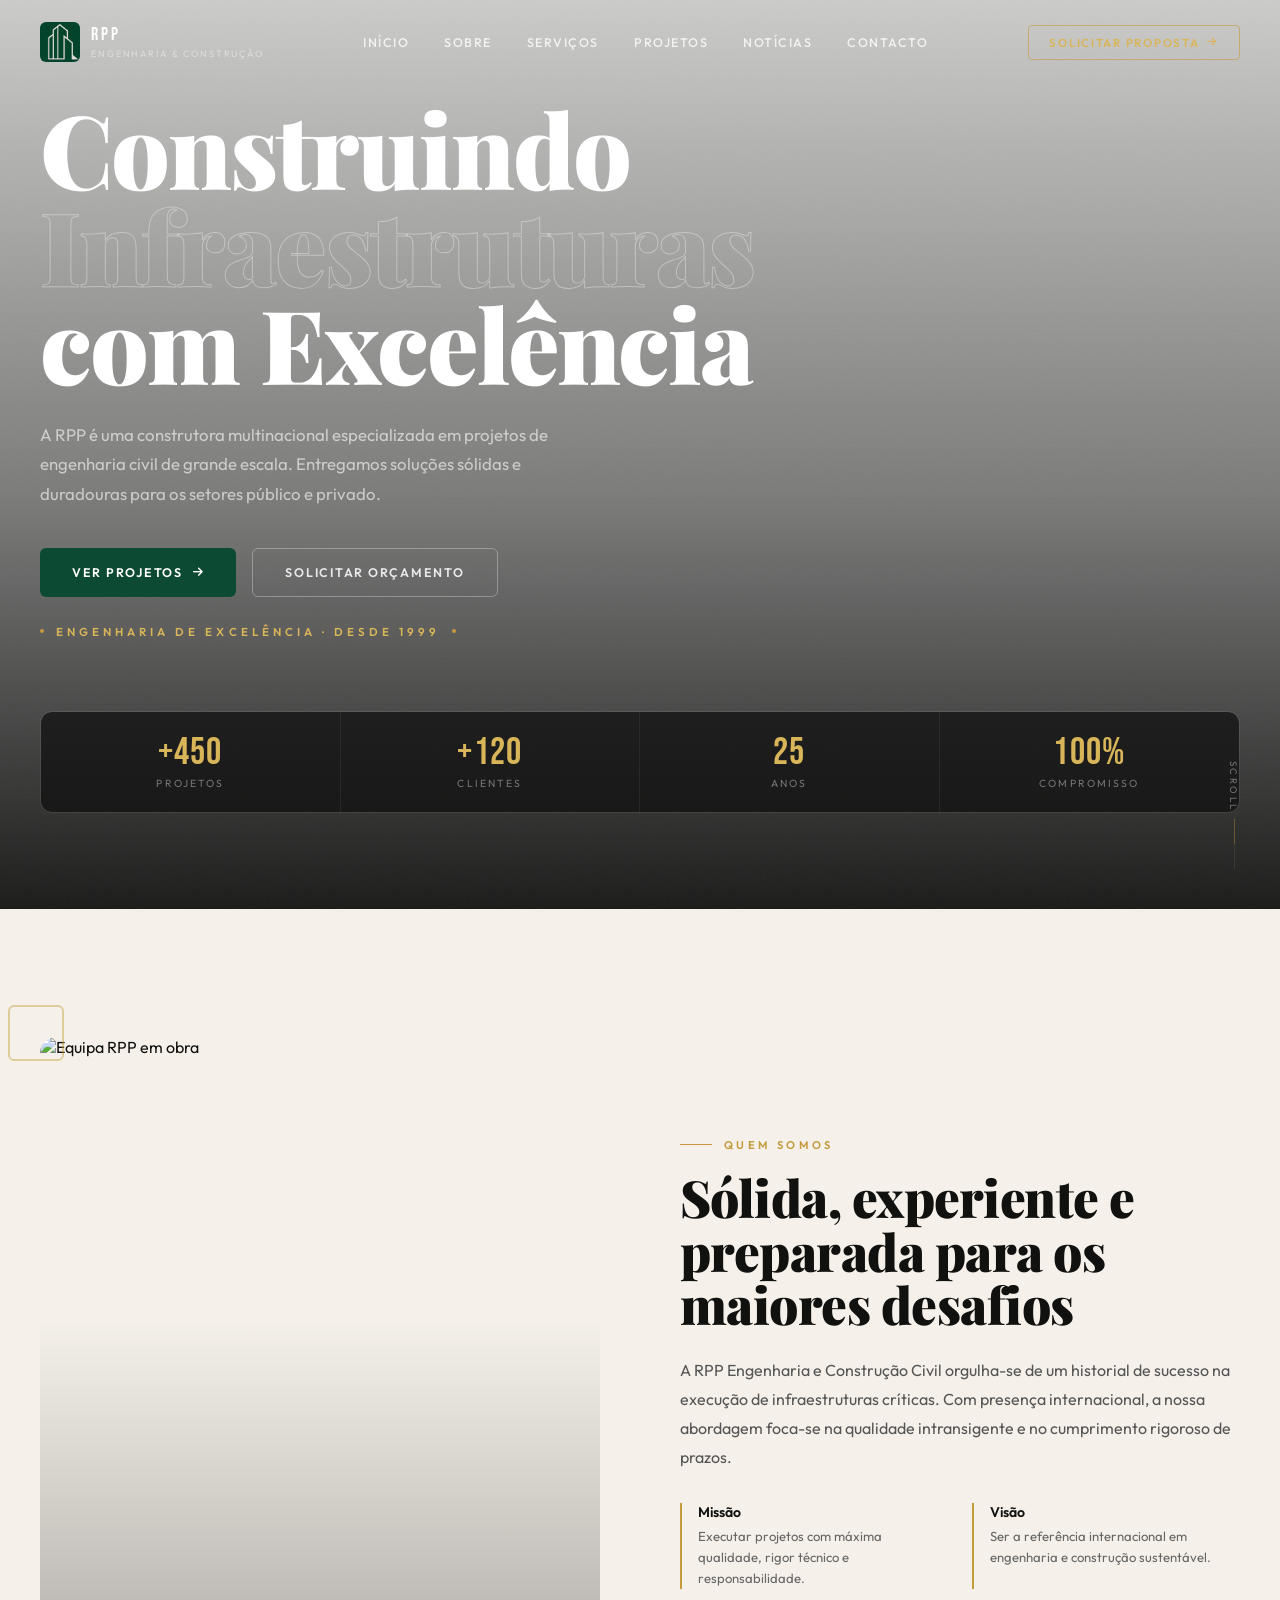
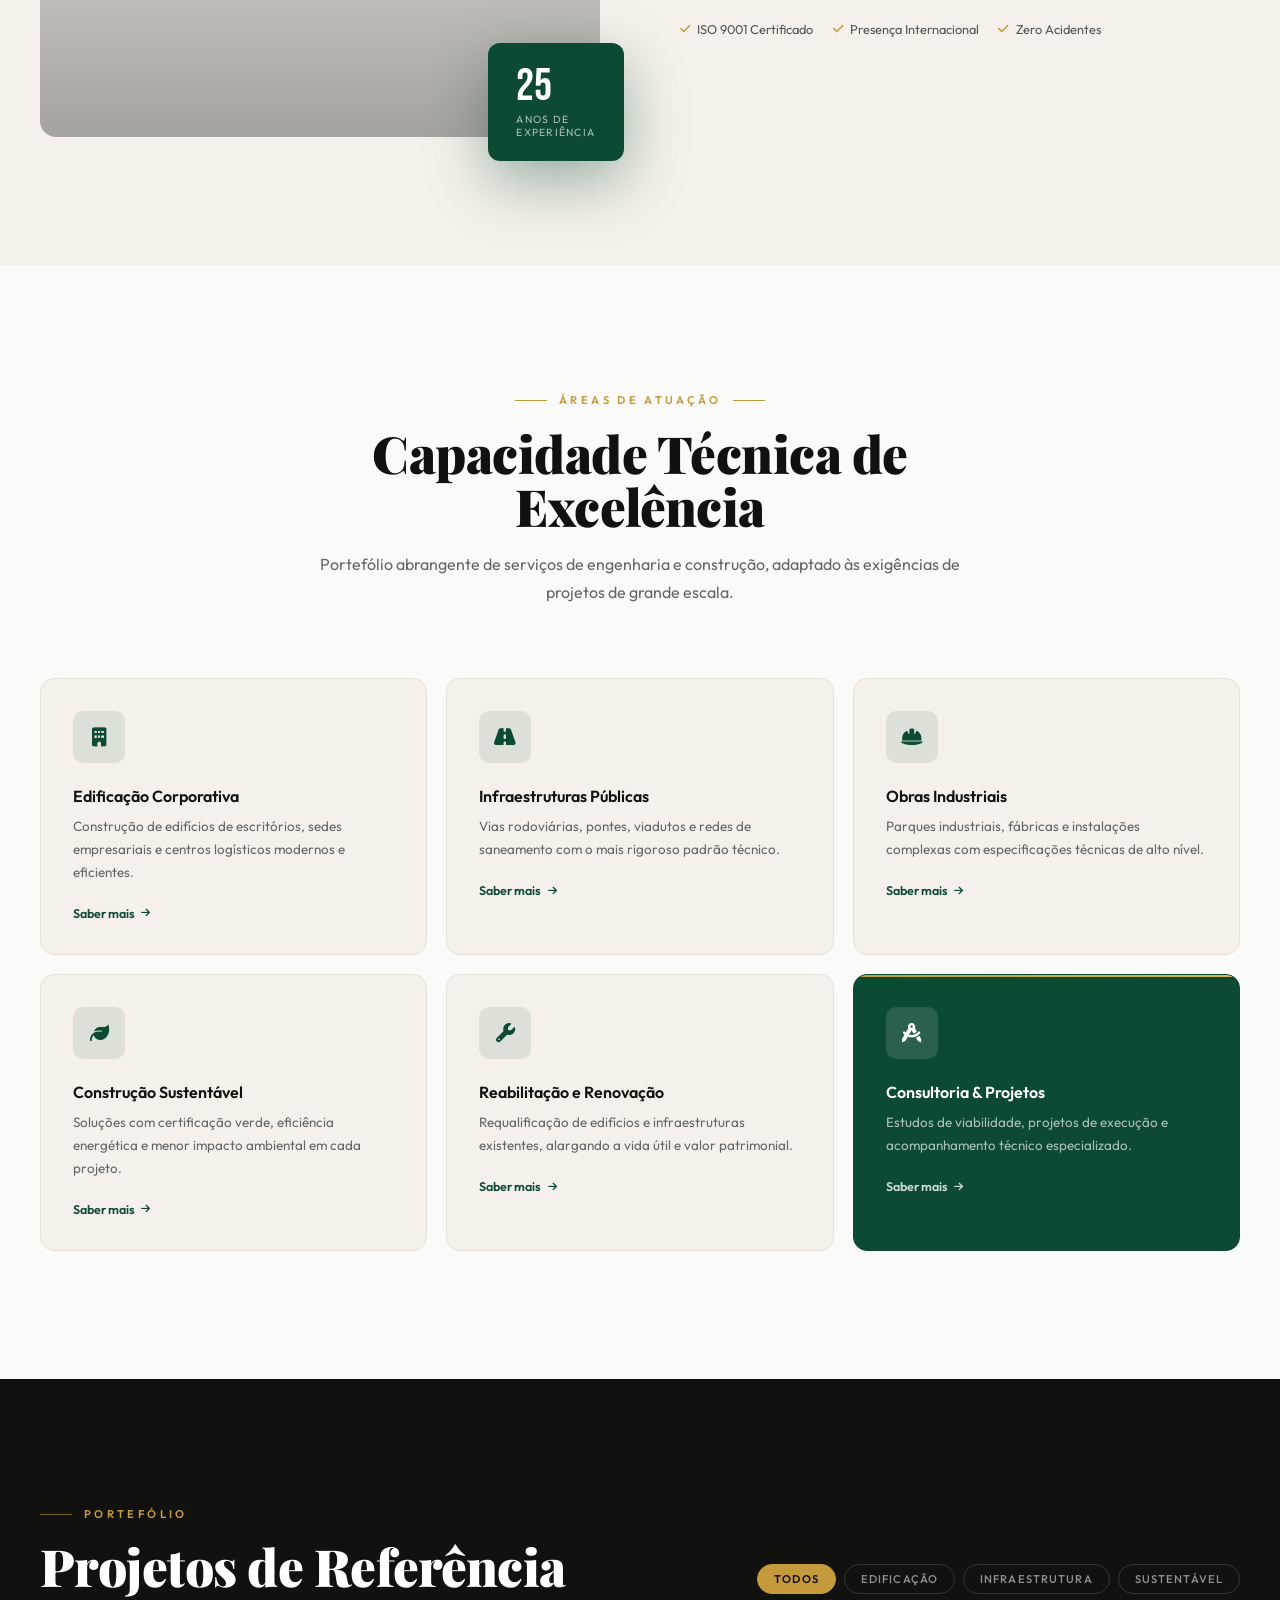
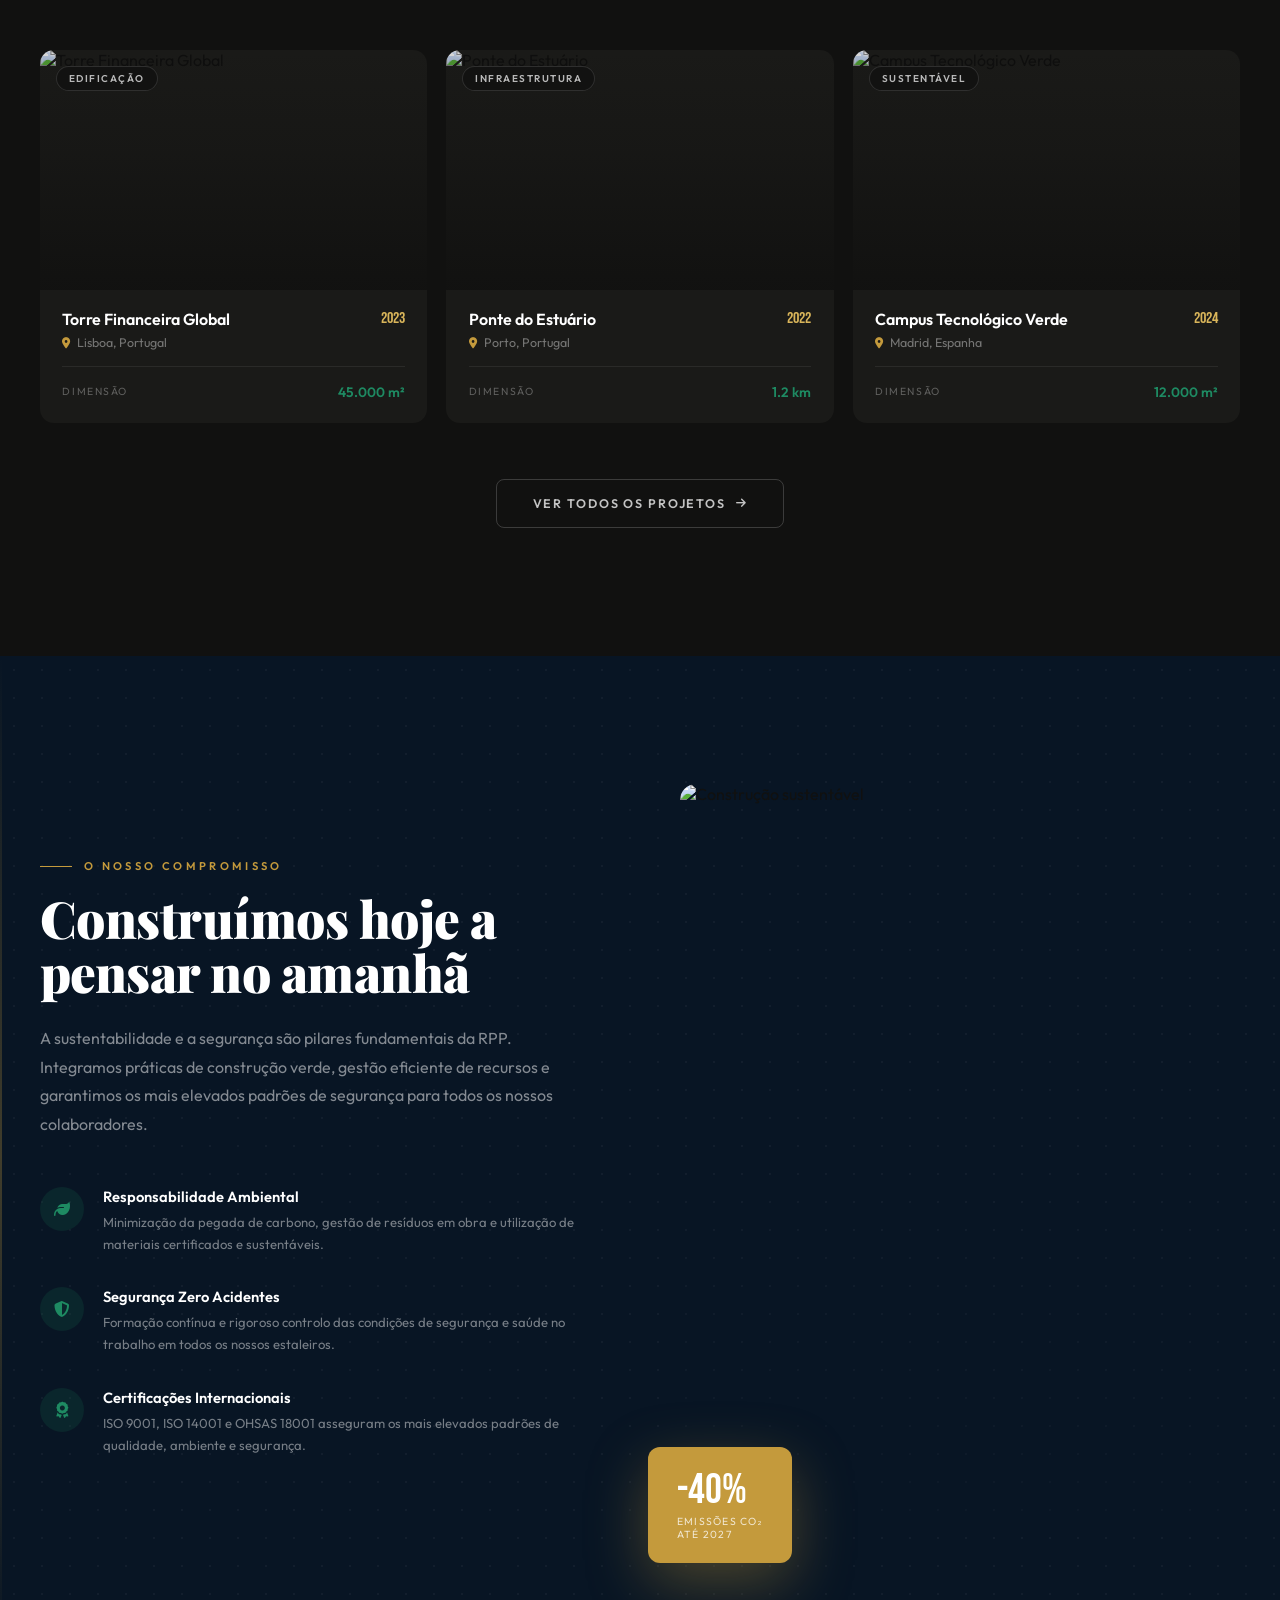
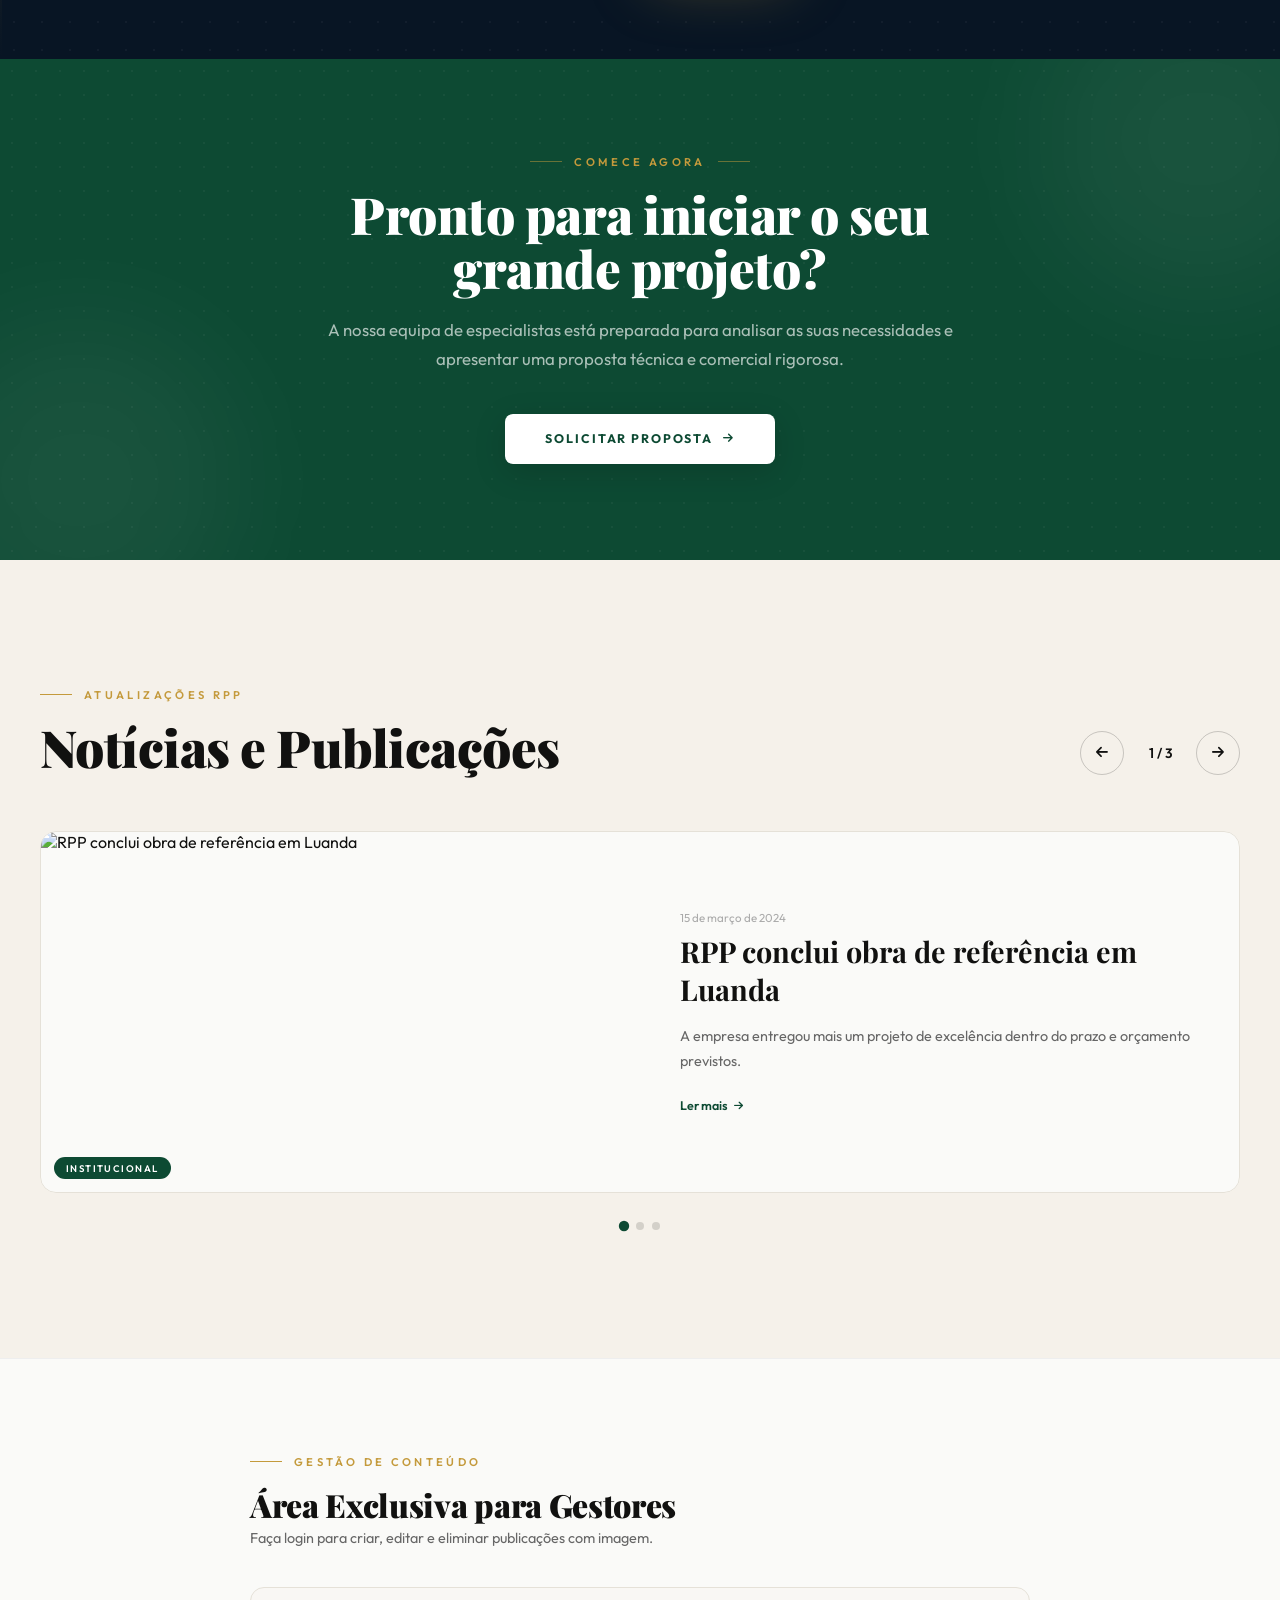
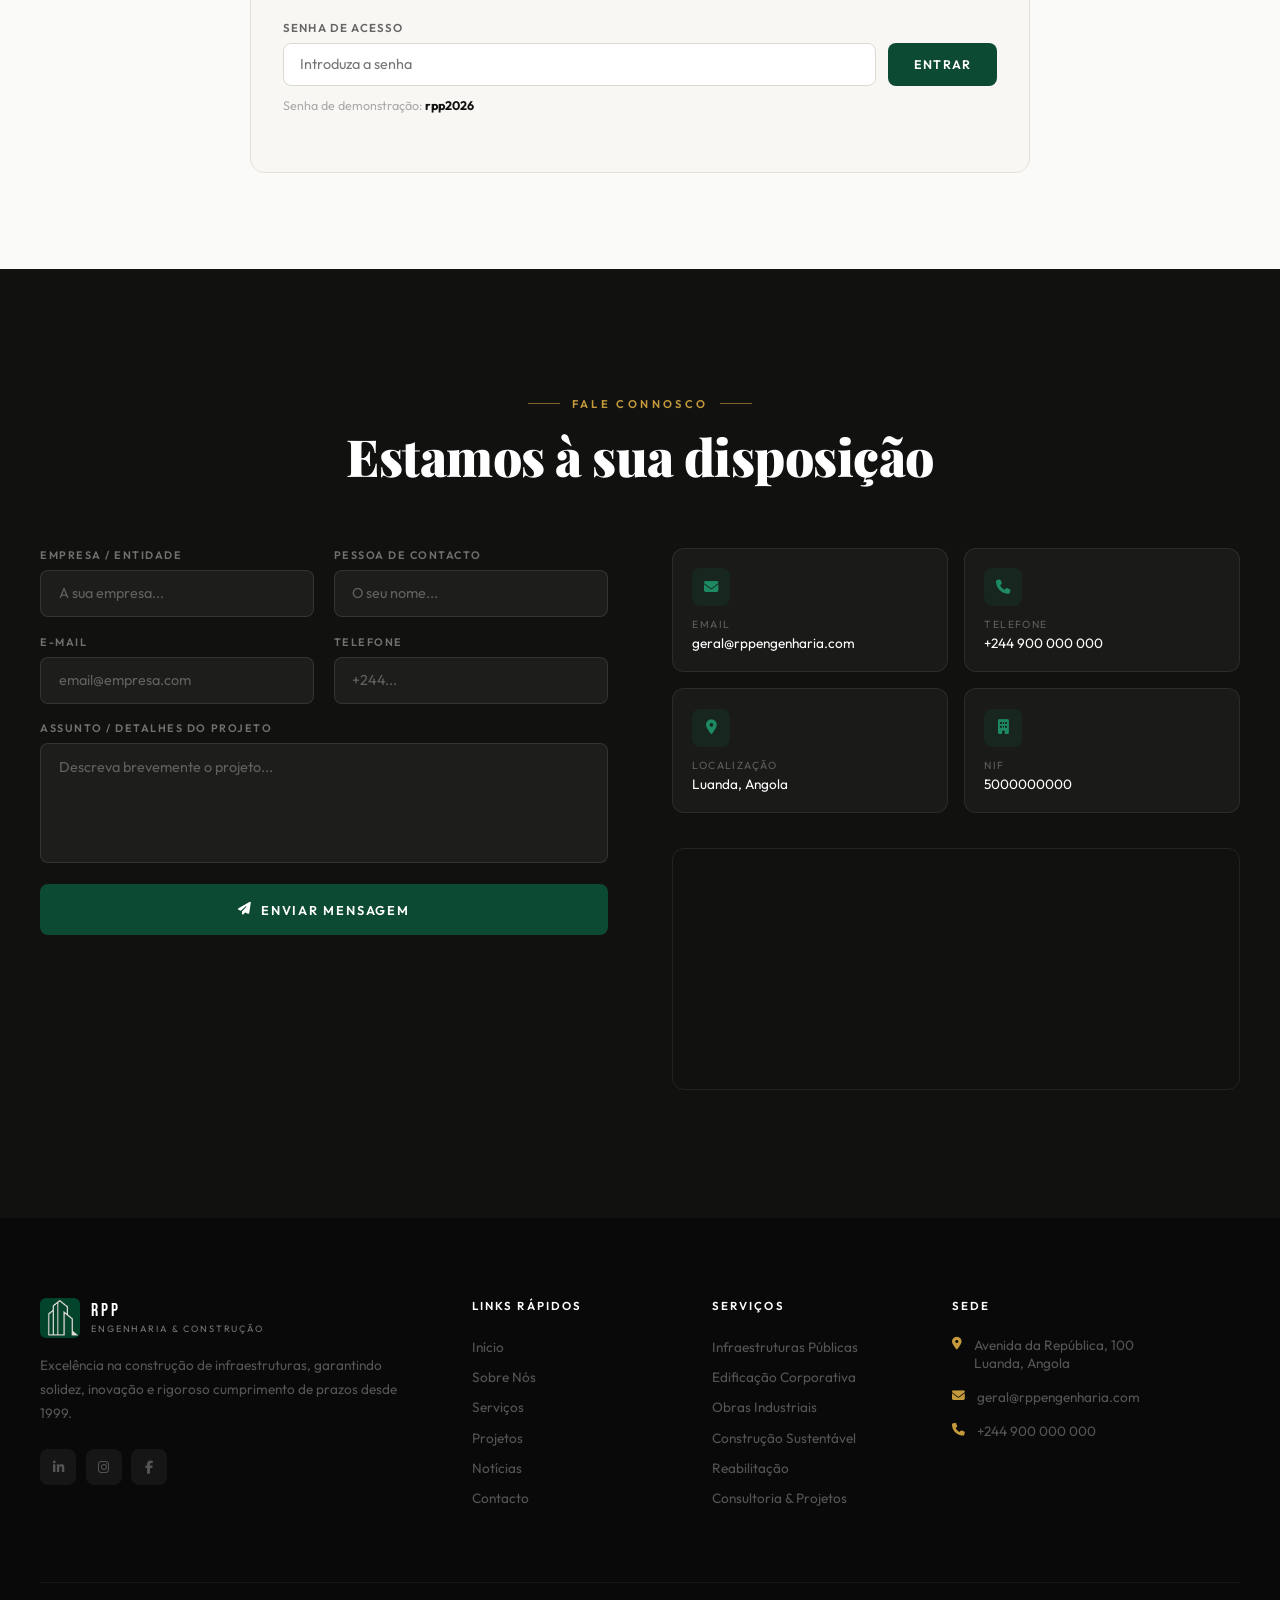
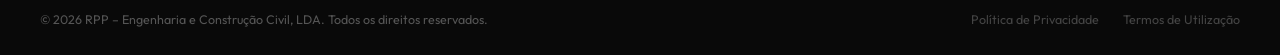
==== commit 2764c237: "Só quero dormir" ====
--- a/index.html
+++ b/index.html
@@ -12,6 +12,7 @@
     <link rel="preconnect" href="https://fonts.gstatic.com" crossorigin>
     <link href="https://fonts.googleapis.com/css2?family=Playfair+Display:ital,wght@0,400;0,700;0,900;1,400;1,700&family=Outfit:wght@300;400;500;600;700&family=Bebas+Neue&display=swap" rel="stylesheet">
     <link rel="stylesheet" href="https://cdnjs.cloudflare.com/ajax/libs/font-awesome/6.5.0/css/all.min.css">
+    <link rel="shortcut icon" href="favicon.ico" type="image/x-icon">
 
     <style>
         :root {
@@ -30,7 +31,6 @@
 
         *, *::before, *::after { box-sizing: border-box; margin: 0; padding: 0; }
         html { scroll-behavior: smooth; }
-        /* ✅ CURSOR NORMAL — sem cursor personalizado */
         body { font-family: 'Outfit', system-ui, sans-serif; color: var(--carvao); background: var(--branco); overflow-x: hidden; }
 
         /* SCROLL PROGRESS */
@@ -57,7 +57,7 @@
         #cabecalho.scrolled .inner { padding-top: .9rem; padding-bottom: .9rem; }
 
         .logo-wrap { display: flex; align-items: center; gap: .7rem; text-decoration: none; }
-        .logo-mark { width: 36px; height: 36px; border-radius: 6px; background: var(--verde); display: flex; align-items: center; justify-content: center; flex-shrink: 0; }
+        .logo-mark img { width: 40px; height: 40px; border-radius: 6px; background: var(--verde); display: flex; align-items: center; justify-content: center; flex-shrink: 0; }
         .logo-mark span { color: #fff; font-family: 'Bebas Neue', sans-serif; font-size: 14px; letter-spacing: .08em; }
         .logo-name  { display: block; font-family: 'Bebas Neue', sans-serif; color: #fff; font-size: 1.15rem; letter-spacing: .15em; line-height: 1; }
         .logo-tagline { display: block; color: rgba(255,255,255,.45); font-size: .58rem; letter-spacing: .2em; text-transform: uppercase; margin-top: 3px; }
@@ -490,7 +490,7 @@
 <header id="cabecalho">
     <div class="inner">
         <a href="#inicio" class="logo-wrap">
-            <div class="logo-mark"><span>RPP</span></div>
+            <div class="logo-mark"><img src="assets/imagens/logo.jpeg" alt="RPP Logo" class="h-8 w-auto rounded-md"></div>
             <div>
                 <span class="logo-name">RPP</span>
                 <span class="logo-tagline">Engenharia & Construção</span>
@@ -533,7 +533,7 @@
     <div class="hero-overlay"></div>
     <div class="hero-grain"></div>
     <div class="hero-inner">
-        <br><br>
+        <br><br><br><br>
         <h1 class="hero-headline">
             <span class="line"><span>Construindo</span></span>
             <span class="line"><span class="outline">Infraestruturas</span></span>
@@ -544,6 +544,7 @@
             <a href="#projetos" class="btn-primary">Ver Projetos <i class="fa-solid fa-arrow-right arrow" style="font-size:.7rem;"></i></a>
             <a href="#contacto" class="btn-ghost">Solicitar Orçamento</a>
         </div>
+        <br>
         <p class="hero-eyebrow"><span class="dot"></span>Engenharia de Excelência · Desde 1999<span class="dot"></span></p>
         <div class="hero-stats">
             <div class="stat-cell"><span class="stat-value">+450</span><span class="stat-label">Projetos</span></div>
@@ -880,7 +881,7 @@
         <div class="footer-grid">
             <div class="footer-brand">
                 <a href="#inicio" class="logo-wrap">
-                    <div class="logo-mark"><span>RPP</span></div>
+                    <div class="logo-mark"><img src="assets/imagens/logo.jpeg" alt="RPP Logo" class="h-8 w-auto rounded-md"></div>
                     <div><span class="logo-name">RPP</span><span class="logo-tagline">Engenharia & Construção</span></div>
                 </a>
                 <p>Excelência na construção de infraestruturas, garantindo solidez, inovação e rigoroso cumprimento de prazos desde 1999.</p>
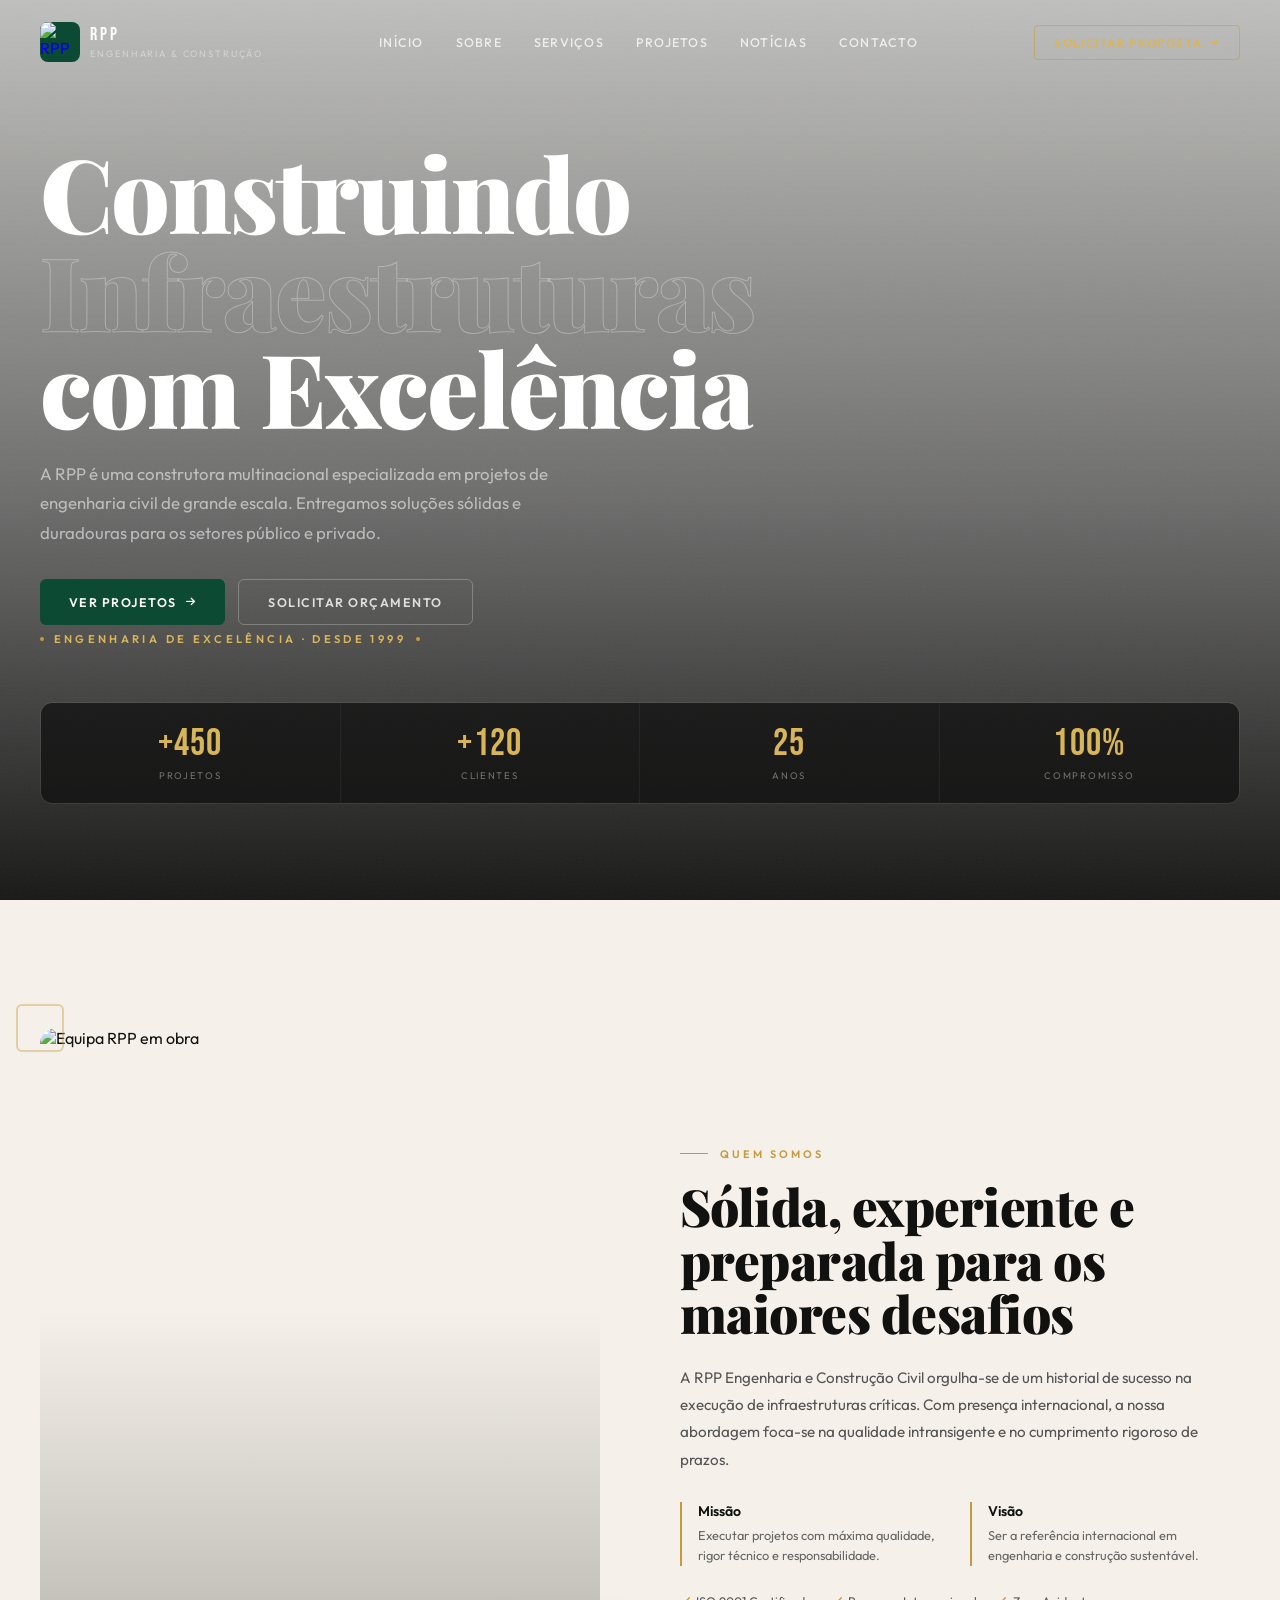
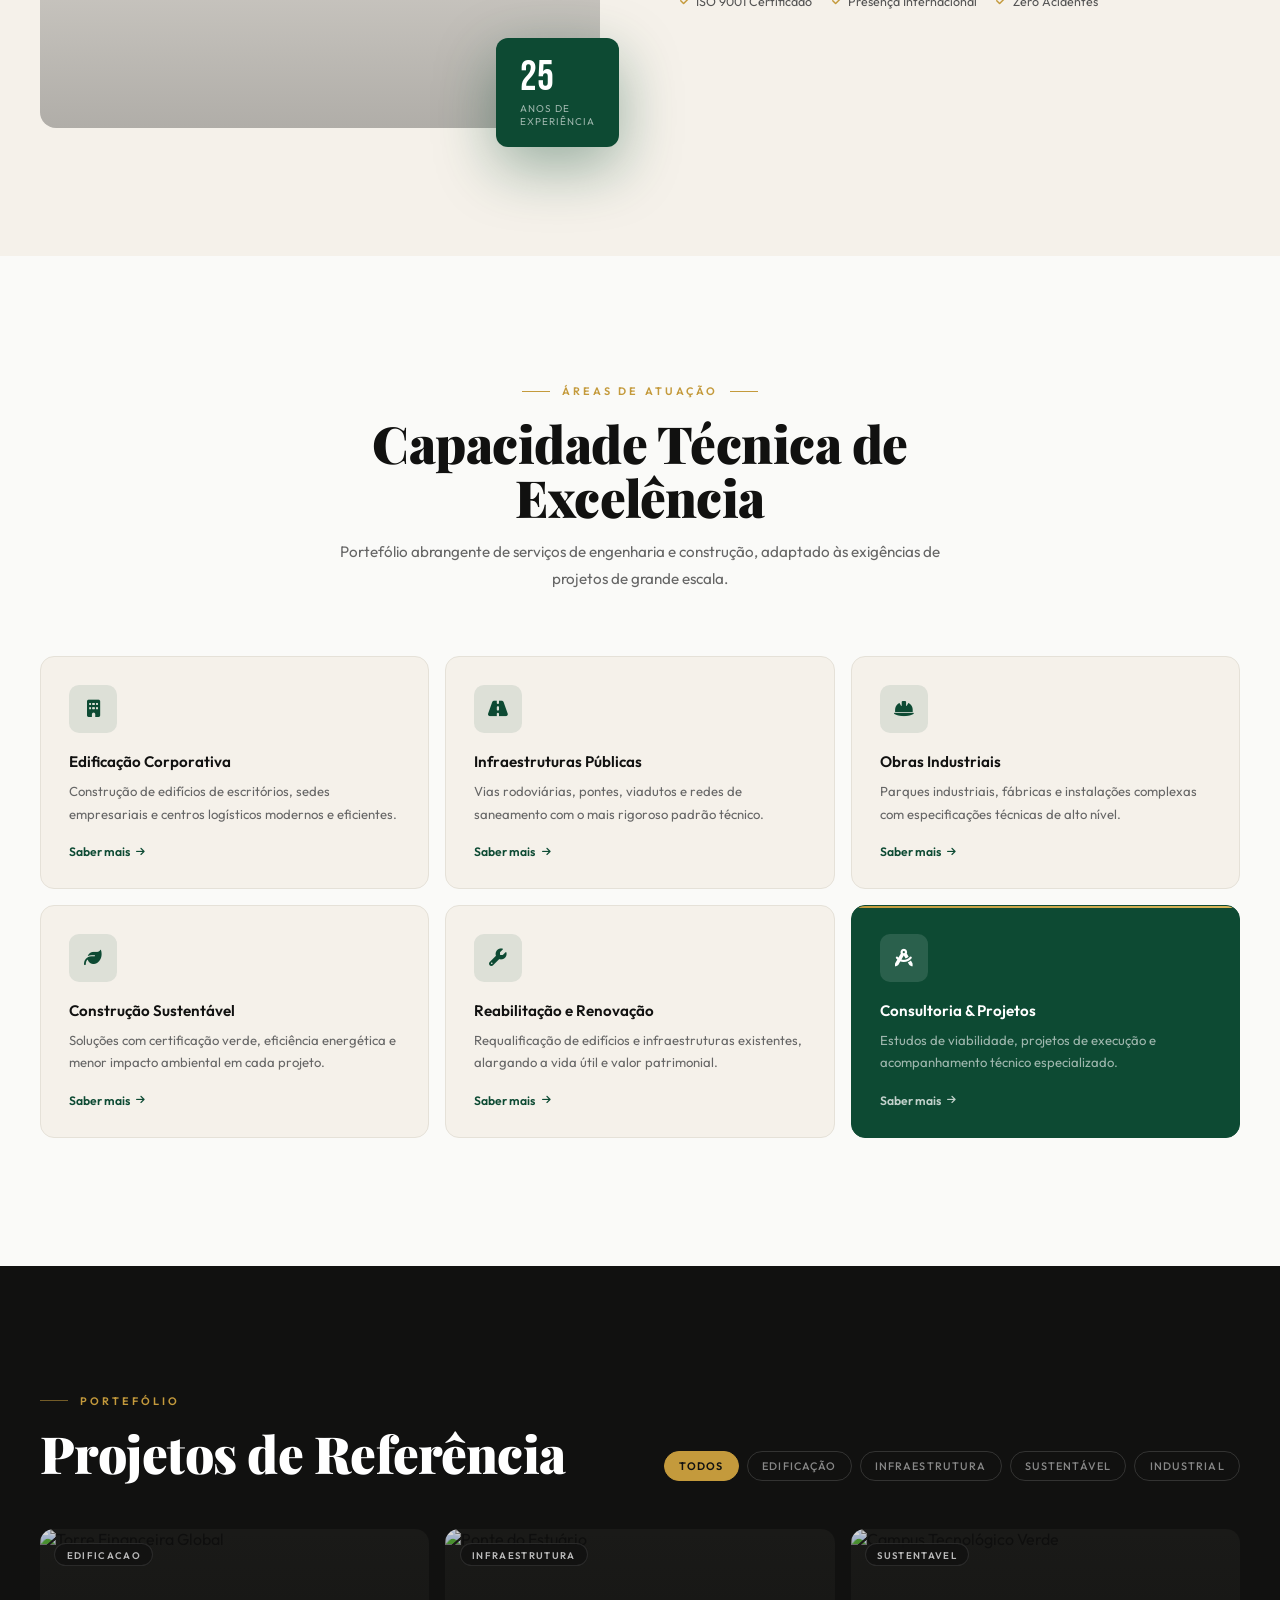
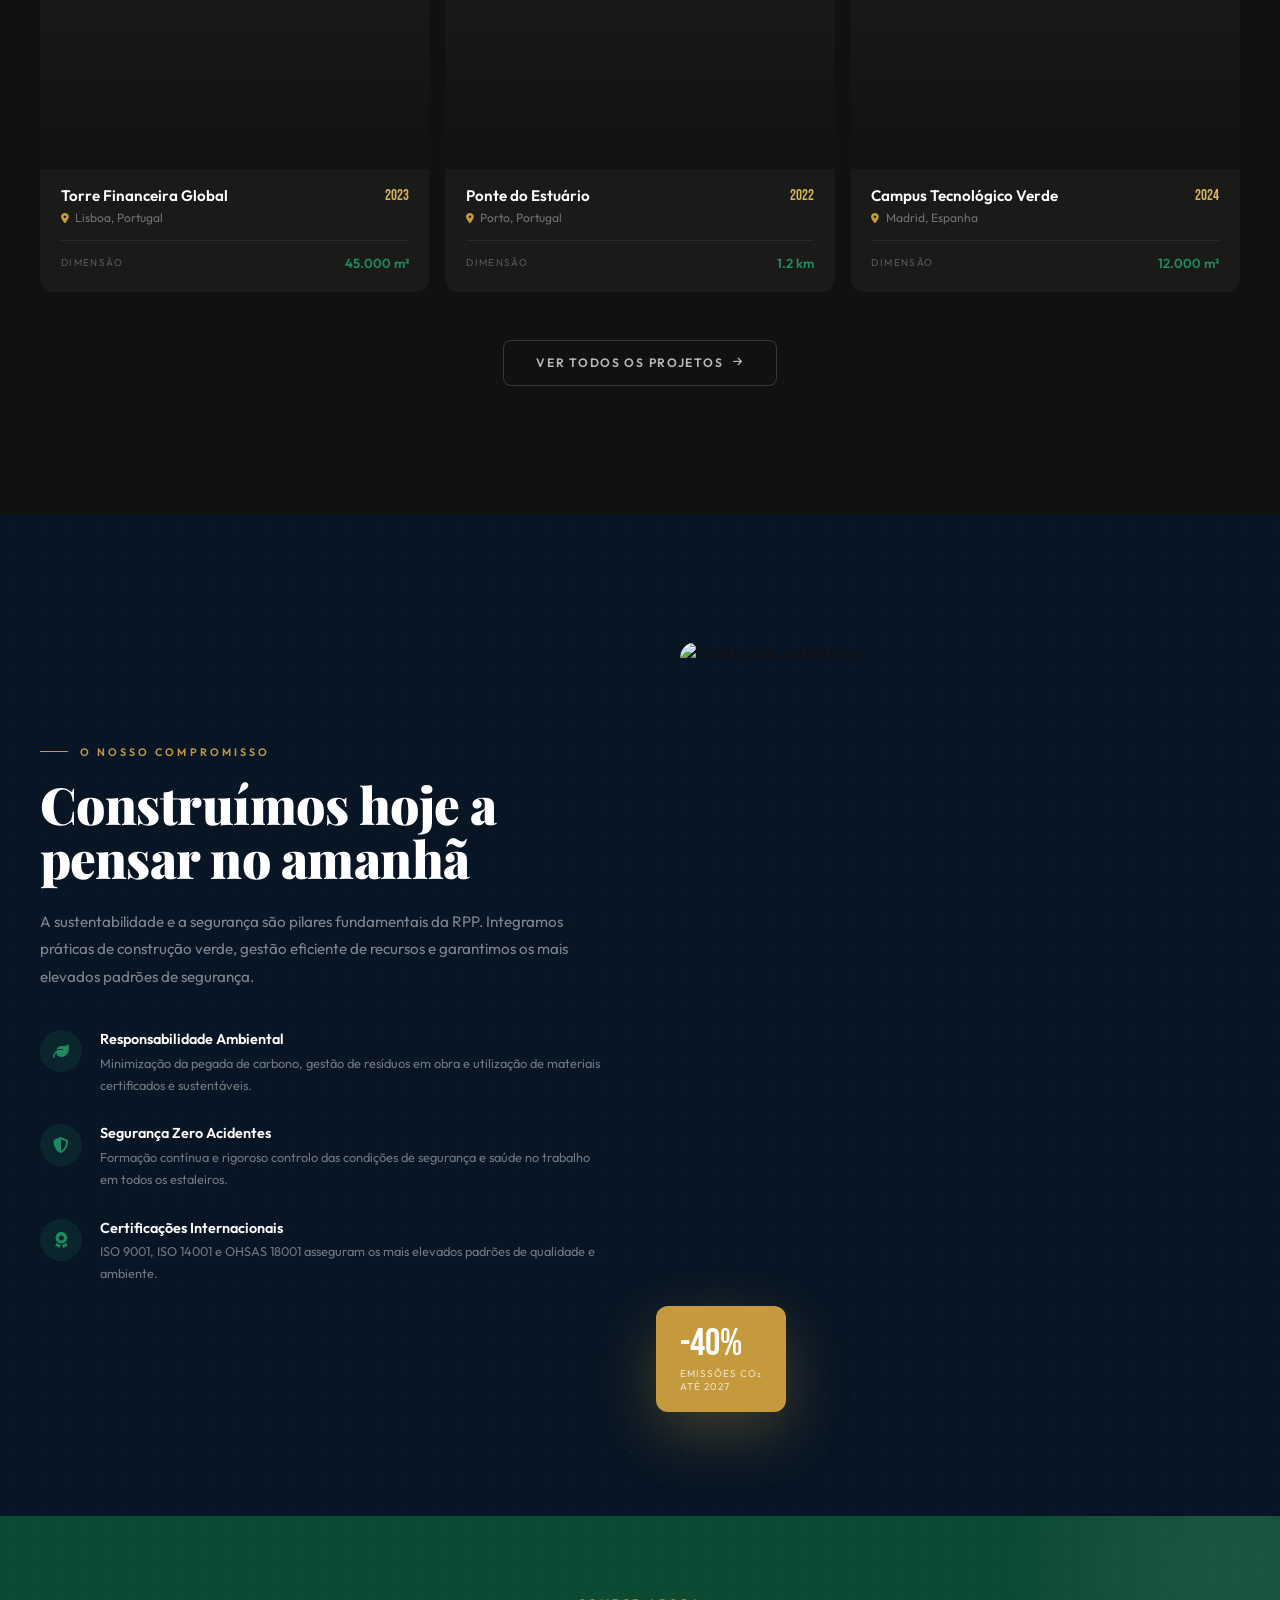
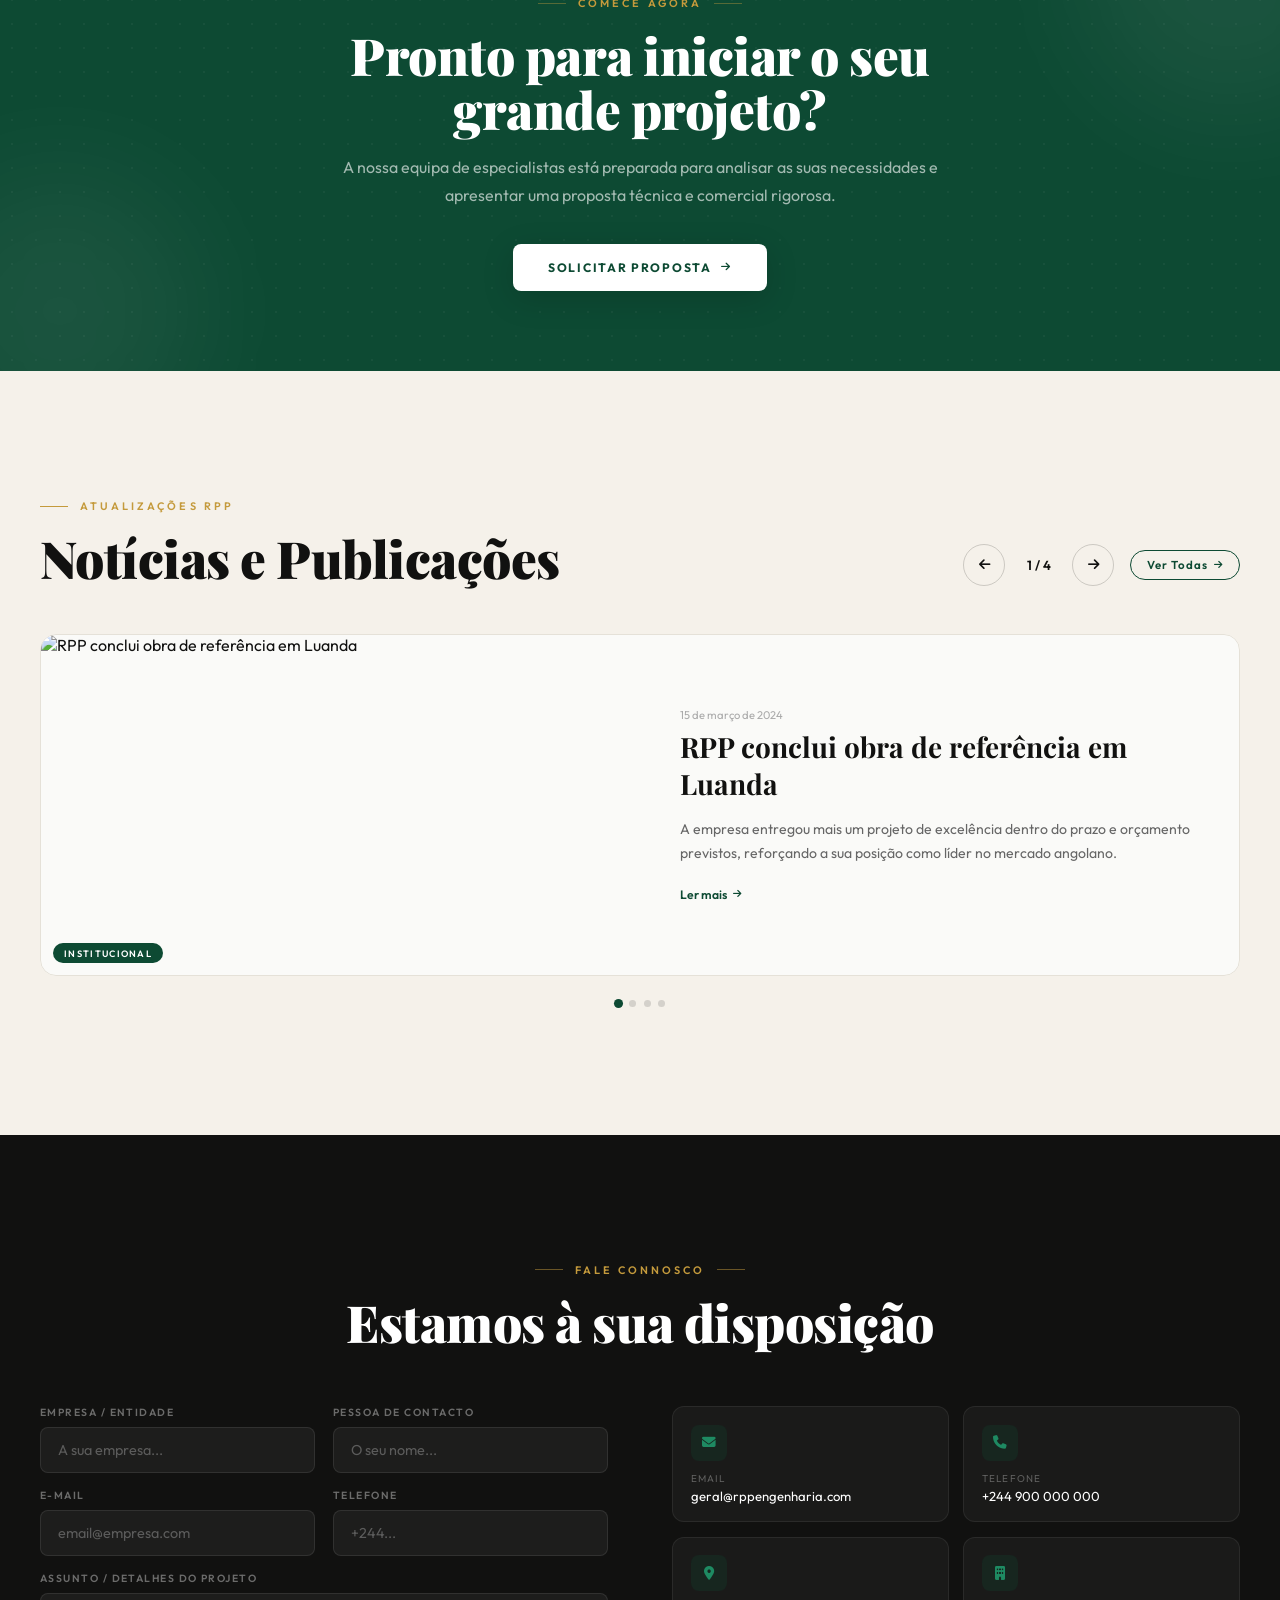
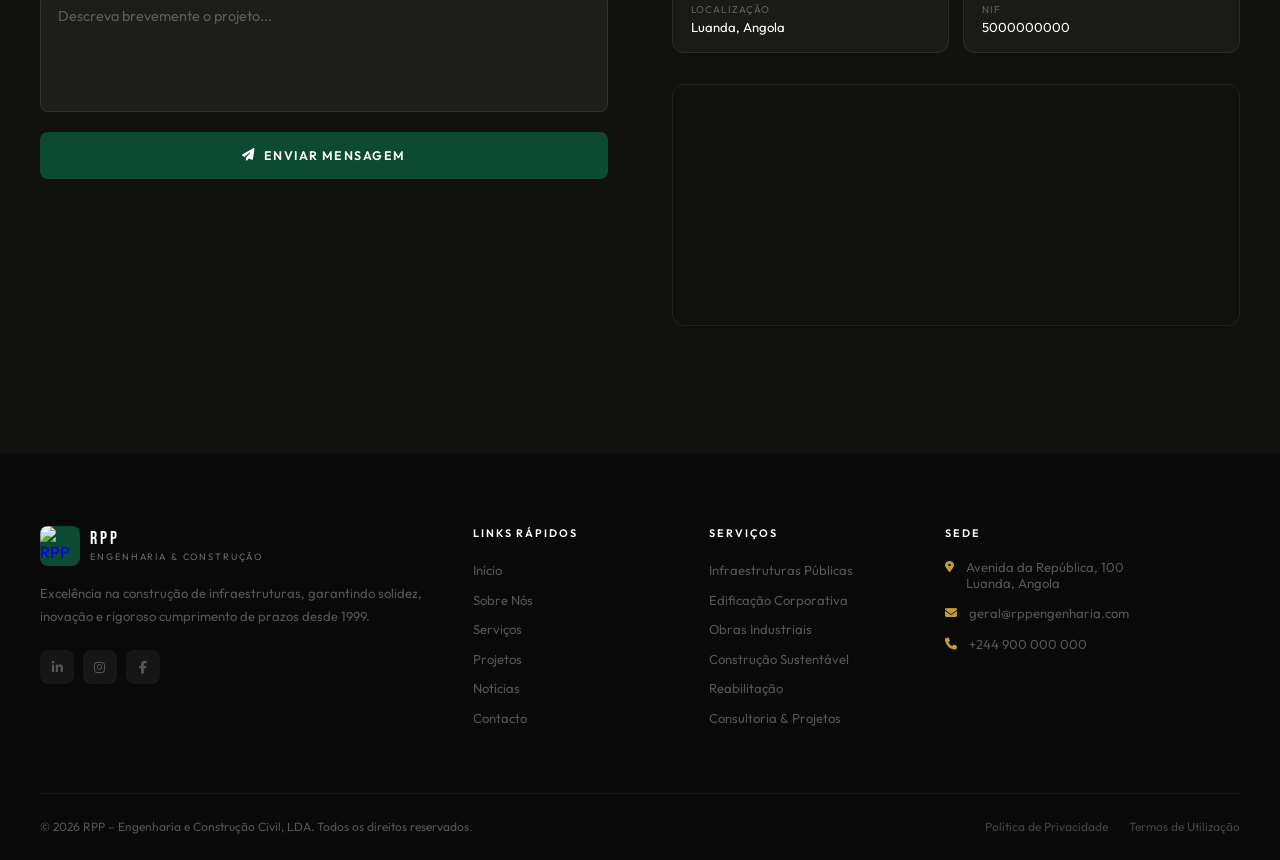
==== commit 60cc17a4: "demonstração" ====
--- a/index.html
+++ b/index.html
@@ -1,1161 +1,837 @@
 <!DOCTYPE html>
 <html lang="pt">
 <head>
-    <meta charset="UTF-8">
-    <meta name="viewport" content="width=device-width, initial-scale=1.0">
-    <title>RPP – Engenharia e Construção Civil, LDA</title>
-    <meta name="description" content="RPP – Engenharia e Construção Civil. Soluções completas em engenharia, infraestruturas e construção civil com excelência internacional.">
-    <meta name="keywords" content="engenharia, construção civil, infraestruturas, projetos, sustentabilidade, Angola, Portugal">
-    <meta name="author" content="RPP Engenharia">
-
-    <link rel="preconnect" href="https://fonts.googleapis.com">
-    <link rel="preconnect" href="https://fonts.gstatic.com" crossorigin>
-    <link href="https://fonts.googleapis.com/css2?family=Playfair+Display:ital,wght@0,400;0,700;0,900;1,400;1,700&family=Outfit:wght@300;400;500;600;700&family=Bebas+Neue&display=swap" rel="stylesheet">
-    <link rel="stylesheet" href="https://cdnjs.cloudflare.com/ajax/libs/font-awesome/6.5.0/css/all.min.css">
-    <link rel="shortcut icon" href="favicon.ico" type="image/x-icon">
-
-    <style>
-        :root {
-            --verde:    #0D4A33;
-            --verde-md: #16694A;
-            --verde-lt: #1E8A62;
-            --ouro:     #C49A3C;
-            --ouro-lt:  #D9B55A;
-            --carvao:   #111110;
-            --carvao-md:#1C1C1A;
-            --creme:    #F5F1EA;
-            --branco:   #FAFAF8;
-            --ease-out-expo: cubic-bezier(0.16, 1, 0.3, 1);
-            --ease-in-out:   cubic-bezier(0.4, 0, 0.2, 1);
-        }
-
-        *, *::before, *::after { box-sizing: border-box; margin: 0; padding: 0; }
-        html { scroll-behavior: smooth; }
-        body { font-family: 'Outfit', system-ui, sans-serif; color: var(--carvao); background: var(--branco); overflow-x: hidden; }
-
-        /* SCROLL PROGRESS */
-        #scroll-progress {
-            position: fixed; top: 0; left: 0; height: 2px; z-index: 9997;
-            background: linear-gradient(90deg, var(--ouro), var(--ouro-lt)); width: 0%;
-            transition: width .1s linear;
-        }
-
-        /* HEADER */
-        #cabecalho {
-            position: fixed; top: 0; width: 100%; z-index: 100;
-            transition: background .5s, backdrop-filter .5s, border-color .5s;
-        }
-        #cabecalho .inner {
-            max-width: 1280px; margin: 0 auto; padding: 1.4rem 2.5rem;
-            display: flex; justify-content: space-between; align-items: center;
-            transition: padding .4s;
-        }
-        #cabecalho.scrolled {
-            background: rgba(17,17,16,.94); backdrop-filter: blur(20px);
-            border-bottom: 1px solid rgba(196,154,60,.15);
-        }
-        #cabecalho.scrolled .inner { padding-top: .9rem; padding-bottom: .9rem; }
-
-        .logo-wrap { display: flex; align-items: center; gap: .7rem; text-decoration: none; }
-        .logo-mark img { width: 40px; height: 40px; border-radius: 6px; background: var(--verde); display: flex; align-items: center; justify-content: center; flex-shrink: 0; }
-        .logo-mark span { color: #fff; font-family: 'Bebas Neue', sans-serif; font-size: 14px; letter-spacing: .08em; }
-        .logo-name  { display: block; font-family: 'Bebas Neue', sans-serif; color: #fff; font-size: 1.15rem; letter-spacing: .15em; line-height: 1; }
-        .logo-tagline { display: block; color: rgba(255,255,255,.45); font-size: .58rem; letter-spacing: .2em; text-transform: uppercase; margin-top: 3px; }
-
-        nav.desktop { display: none; align-items: center; gap: 2.2rem; }
-        @media(min-width:1024px){ nav.desktop { display: flex; } }
-
-        .nav-link {
-            color: rgba(255,255,255,.8); text-decoration: none;
-            font-size: .78rem; font-weight: 500; letter-spacing: .12em; text-transform: uppercase;
-            position: relative; transition: color .3s;
-        }
-        .nav-link::after { content:''; position: absolute; bottom: -4px; left: 0; width: 0; height: 1px; background: var(--ouro); transition: width .35s var(--ease-out-expo); }
-        .nav-link:hover { color: #fff; }
-        .nav-link:hover::after { width: 100%; }
-
-        .btn-proposta {
-            display: none; align-items: center; gap: .5rem;
-            border: 1px solid rgba(196,154,60,.6); color: var(--ouro-lt); background: transparent;
-            font-size: .72rem; font-weight: 600; letter-spacing: .15em; text-transform: uppercase;
-            padding: .55rem 1.3rem; border-radius: 4px; text-decoration: none;
-            transition: background .3s, color .3s, border-color .3s;
-        }
-        @media(min-width:1024px){ .btn-proposta { display: inline-flex; } }
-        .btn-proposta:hover { background: var(--ouro); color: var(--carvao); border-color: var(--ouro); }
-
-        /* HAMBURGER */
-        #hamburger { display: flex; flex-direction: column; gap: 5px; background: none; border: none; cursor: pointer; padding: 6px; }
-        @media(min-width:1024px){ #hamburger { display: none; } }
-        .ham-line { display: block; height: 1.5px; background: #fff; transition: all .35s var(--ease-out-expo); }
-        .ham-line:nth-child(1){ width: 24px; }
-        .ham-line:nth-child(2){ width: 16px; }
-        .ham-line:nth-child(3){ width: 24px; }
-        #hamburger.open .ham-line:nth-child(1){ transform: translateY(6.5px) rotate(45deg); width: 24px; }
-        #hamburger.open .ham-line:nth-child(2){ opacity: 0; transform: scaleX(0); }
-        #hamburger.open .ham-line:nth-child(3){ transform: translateY(-6.5px) rotate(-45deg); }
-
-        /* MOBILE MENU */
-        #mobile-menu {
-            position: fixed; inset: 0; z-index: 90; background: var(--carvao-md);
-            display: flex; flex-direction: column; align-items: center; justify-content: center;
-            opacity: 0; pointer-events: none; transition: opacity .4s var(--ease-in-out);
-        }
-        #mobile-menu.open { opacity: 1; pointer-events: auto; }
-        .mobile-nav-link {
-            color: rgba(255,255,255,.7); text-decoration: none;
-            font-family: 'Playfair Display', serif; font-size: clamp(1.8rem,5vw,3rem); font-weight: 700;
-            padding: .4rem 0; transition: color .3s;
-        }
-        .mobile-nav-link:hover { color: var(--ouro-lt); }
-        .mobile-cta {
-            margin-top: 2.5rem; border: 1px solid rgba(196,154,60,.5); color: var(--ouro-lt);
-            font-size: .78rem; font-weight: 600; letter-spacing: .18em; text-transform: uppercase;
-            padding: .8rem 2.2rem; border-radius: 4px; text-decoration: none;
-            transition: background .3s, color .3s;
-        }
-        .mobile-cta:hover { background: var(--ouro); color: var(--carvao); }
-
-        /* HERO */
-        #inicio { position: relative; min-height: 100vh; display: flex; align-items: flex-end; overflow: hidden; }
-        .hero-bg {
-            position: absolute; inset: 0;
-            background: url('https://images.unsplash.com/photo-1503387762-592deb58ef4e?auto=format&fit=crop&w=1920&q=80') center/cover;
-            transform: scale(1.08); animation: heroZoom 18s ease-out forwards;
-        }
-        @keyframes heroZoom { to { transform: scale(1); } }
-        .hero-overlay { position: absolute; inset: 0; background: linear-gradient(to top, rgba(17,17,16,.96) 0%, rgba(17,17,16,.55) 45%, rgba(17,17,16,.2) 100%); }
-        .hero-grain {
-            position: absolute; inset: 0; opacity: .04; pointer-events: none;
-            background-image: url("data:image/svg+xml,%3Csvg viewBox='0 0 256 256' xmlns='http://www.w3.org/2000/svg'%3E%3Cfilter id='n'%3E%3CfeTurbulence type='fractalNoise' baseFrequency='0.9' numOctaves='4' stitchTiles='stitch'/%3E%3C/filter%3E%3Crect width='100%25' height='100%25' filter='url(%23n)'/%3E%3C/svg%3E");
-            background-size: 200px;
-        }
-        .hero-inner { position: relative; width: 100%; max-width: 1280px; margin: 0 auto; padding: 0 2.5rem 6rem; }
-        .hero-eyebrow {
-            display: inline-flex; align-items: center; gap: .75rem;
-            font-size: .72rem; font-weight: 600; letter-spacing: .35em; text-transform: uppercase; color: var(--ouro-lt);
-            opacity: 0; animation: fadeUp .8s var(--ease-out-expo) .4s forwards;
-        }
-        .hero-eyebrow .dot { width: 4px; height: 4px; border-radius: 50%; background: var(--ouro); }
-        .hero-headline {
-            font-family: 'Playfair Display', serif; font-weight: 900; color: #fff;
-            font-size: clamp(3.2rem,8vw,7.5rem); line-height: .95; letter-spacing: -.02em; margin-top: 1.2rem;
-        }
-        .hero-headline .line { display: block; overflow: hidden; }
-        .hero-headline .line span { display: block; opacity: 0; animation: slideUp .9s var(--ease-out-expo) forwards; }
-        .hero-headline .line:nth-child(1) span { animation-delay: .55s; }
-        .hero-headline .line:nth-child(2) span { animation-delay: .70s; }
-        .hero-headline .line:nth-child(3) span { animation-delay: .85s; }
-        .hero-headline .outline { -webkit-text-stroke: 1px rgba(255,255,255,.35); color: transparent; }
-        .hero-subtext { color: rgba(255,255,255,.6); font-size: 1.05rem; line-height: 1.75; max-width: 560px; margin-top: 1.8rem; opacity: 0; animation: fadeUp .9s var(--ease-out-expo) 1s forwards; }
-        .hero-actions { display: flex; flex-wrap: wrap; gap: 1rem; margin-top: 2.5rem; opacity: 0; animation: fadeUp .9s var(--ease-out-expo) 1.15s forwards; }
-        .hero-stats {
-            display: grid; grid-template-columns: repeat(2,1fr); margin-top: 4.5rem;
-            border: 1px solid rgba(255,255,255,.08); border-radius: 12px; overflow: hidden;
-            opacity: 0; animation: fadeUp .9s var(--ease-out-expo) 1.3s forwards;
-        }
-        @media(min-width:640px){ .hero-stats { grid-template-columns: repeat(4,1fr); } }
-        .stat-cell { padding: 1.4rem 1.5rem; text-align: center; background: rgba(17,17,16,.75); backdrop-filter: blur(12px); border-right: 1px solid rgba(255,255,255,.06); }
-        .stat-cell:last-child { border-right: none; }
-        .stat-value { display: block; font-family: 'Bebas Neue', sans-serif; color: var(--ouro-lt); font-size: 2.4rem; letter-spacing: .03em; line-height: 1; }
-        .stat-label { display: block; color: rgba(255,255,255,.4); font-size: .65rem; letter-spacing: .2em; text-transform: uppercase; margin-top: .3rem; }
-        .scroll-indicator { position: absolute; bottom: 2.5rem; right: 2.5rem; display: none; flex-direction: column; align-items: center; gap: .5rem; opacity: .4; }
-        @media(min-width:768px){ .scroll-indicator { display: flex; } }
-        .scroll-indicator span { font-size: .6rem; letter-spacing: .25em; color: #fff; writing-mode: vertical-rl; }
-        .scroll-line-wrap { width: 1px; height: 50px; background: rgba(255,255,255,.2); overflow: hidden; }
-        .scroll-line-inner { width: 100%; height: 50%; background: var(--ouro); animation: scrollDrop 1.8s var(--ease-in-out) infinite; }
-        @keyframes scrollDrop { 0%{ transform: translateY(-100%); } 100%{ transform: translateY(200%); } }
-
-        /* SECTION ATOMS */
-        .section-eyebrow { display: flex; align-items: center; gap: .75rem; margin-bottom: 1.2rem; }
-        .section-eyebrow .rule { height: 1px; width: 32px; background: var(--ouro); flex-shrink: 0; }
-        .section-eyebrow span { font-size: .7rem; font-weight: 600; letter-spacing: .3em; text-transform: uppercase; color: var(--ouro); }
-        .section-title { font-family: 'Playfair Display', serif; font-weight: 900; font-size: clamp(2.2rem,4vw,3.8rem); line-height: 1.05; letter-spacing: -.01em; }
-        .section-header-center { text-align: center; max-width: 640px; margin: 0 auto 4.5rem; }
-        .section-header-center .section-eyebrow { justify-content: center; }
-        .section-header-center p { color: #666; line-height: 1.75; margin-top: 1rem; }
-
-        /* REVEAL */
-        .reveal { opacity: 0; transform: translateY(32px); transition: opacity .85s var(--ease-out-expo), transform .85s var(--ease-out-expo); }
-        .reveal.in-view { opacity: 1; transform: translateY(0); }
-
-        /* BUTTONS */
-        .btn-primary {
-            display: inline-flex; align-items: center; gap: .6rem;
-            background: var(--verde); color: #fff;
-            font-size: .78rem; font-weight: 600; letter-spacing: .14em; text-transform: uppercase;
-            padding: 1rem 2rem; border-radius: 6px; text-decoration: none;
-            transition: background .3s, transform .3s;
-        }
-        .btn-primary:hover { background: var(--verde-lt); transform: translateY(-2px); }
-        .btn-primary .arrow { transition: transform .3s var(--ease-out-expo); }
-        .btn-primary:hover .arrow { transform: translateX(4px); }
-        .btn-ghost {
-            display: inline-flex; align-items: center; gap: .6rem;
-            border: 1px solid rgba(255,255,255,.3); color: rgba(255,255,255,.85);
-            font-size: .78rem; font-weight: 600; letter-spacing: .14em; text-transform: uppercase;
-            padding: 1rem 2rem; border-radius: 6px; text-decoration: none;
-            transition: border-color .3s, color .3s, transform .3s;
-        }
-        .btn-ghost:hover { border-color: rgba(255,255,255,.7); color: #fff; transform: translateY(-2px); }
-
-        /* SOBRE */
-        #sobre { padding: 8rem 0; background: var(--creme); }
-        #sobre .inner { max-width: 1280px; margin: 0 auto; padding: 0 2.5rem; }
-        .grid-2 { display: grid; gap: 5rem; align-items: center; }
-        @media(min-width:1024px){ .grid-2 { grid-template-columns: 1fr 1fr; } }
-        .img-frame { position: relative; }
-        .img-frame-inner { position: relative; border-radius: 16px; overflow: hidden; aspect-ratio: 4/5; }
-        .img-frame-inner img { width: 100%; height: 100%; object-fit: cover; display: block; }
-        .img-frame-inner::after { content:''; position: absolute; inset: 0; background: linear-gradient(to top, rgba(17,17,16,.35), transparent 60%); }
-        .img-badge { position: absolute; bottom: -1.5rem; right: -1.5rem; background: var(--verde); color: #fff; border-radius: 12px; padding: 1.4rem 1.8rem; box-shadow: 0 20px 60px rgba(13,74,51,.4); display: none; }
-        @media(min-width:768px){ .img-badge { display: block; } }
-        .img-badge .num { font-family: 'Bebas Neue', sans-serif; font-size: 2.8rem; line-height: 1; }
-        .img-badge .lbl { font-size: .65rem; letter-spacing: .12em; text-transform: uppercase; color: rgba(255,255,255,.65); margin-top: .2rem; }
-        .img-accent { position: absolute; top: -2rem; left: -2rem; width: 56px; height: 56px; border: 2px solid rgba(196,154,60,.45); border-radius: 6px; }
-        .sobre-content .section-title { color: var(--carvao); }
-        .sobre-desc { color: #555; line-height: 1.8; margin-top: 1.5rem; }
-        .values-grid { display: grid; grid-template-columns: 1fr 1fr; gap: 1.5rem; margin-top: 2rem; }
-        .value-item { border-left: 2px solid var(--ouro); padding-left: 1rem; }
-        .value-item h4 { font-size: .88rem; font-weight: 600; color: var(--carvao); margin-bottom: .3rem; }
-        .value-item p  { font-size: .82rem; color: #666; line-height: 1.6; }
-        .cert-list { display: flex; flex-wrap: wrap; gap: 1.2rem; margin-top: 2rem; }
-        .cert-item { display: flex; align-items: center; gap: .4rem; font-size: .8rem; color: #555; }
-        .cert-item i { color: var(--ouro); font-size: .75rem; }
-
-        /* SERVIÇOS */
-        #servicos { padding: 8rem 0; background: var(--branco); }
-        #servicos .inner { max-width: 1280px; margin: 0 auto; padding: 0 2.5rem; }
-        .servicos-grid { display: grid; gap: 1.2rem; }
-        @media(min-width:640px){ .servicos-grid { grid-template-columns: repeat(2,1fr); } }
-        @media(min-width:1024px){ .servicos-grid { grid-template-columns: repeat(3,1fr); } }
-        .servico-card {
-            background: var(--creme); border: 1px solid #E5E1D8; border-radius: 14px; padding: 2rem;
-            transition: border-color .4s, box-shadow .4s, transform .4s var(--ease-out-expo);
-            position: relative; overflow: hidden;
-        }
-        .servico-card::before { content:''; position: absolute; top: 0; left: 0; right: 0; height: 2px; background: linear-gradient(90deg,var(--verde),var(--ouro)); transform: scaleX(0); transform-origin: left; transition: transform .5s var(--ease-out-expo); }
-        .servico-card:hover { border-color: transparent; box-shadow: 0 16px 48px rgba(0,0,0,.1); transform: translateY(-4px); }
-        .servico-card:hover::before { transform: scaleX(1); }
-        .servico-card.featured { background: var(--verde); border-color: var(--verde); }
-        .servico-card.featured::before { background: linear-gradient(90deg,var(--ouro),var(--ouro-lt)); transform: scaleX(1); }
-        .servico-icon { width: 52px; height: 52px; border-radius: 10px; background: rgba(13,74,51,.1); color: var(--verde); display: flex; align-items: center; justify-content: center; font-size: 1.2rem; margin-bottom: 1.4rem; transition: background .4s, color .4s; }
-        .servico-card:hover .servico-icon:not(.feat-icon){ background: var(--verde); color: #fff; }
-        .feat-icon { background: rgba(255,255,255,.12); color: #fff; }
-        .servico-title { font-size: 1rem; font-weight: 600; color: var(--carvao); margin-bottom: .6rem; }
-        .servico-card.featured .servico-title { color: #fff; }
-        .servico-desc { font-size: .84rem; color: #666; line-height: 1.7; }
-        .servico-card.featured .servico-desc { color: rgba(255,255,255,.65); }
-        .servico-link { display: inline-flex; align-items: center; gap: .4rem; font-size: .78rem; font-weight: 600; color: var(--verde); text-decoration: none; margin-top: 1.4rem; transition: gap .3s; }
-        .servico-card.featured .servico-link { color: rgba(255,255,255,.8); }
-        .servico-link:hover { gap: .7rem; }
-
-        /* PROJETOS */
-        #projetos { padding: 8rem 0; background: var(--carvao); }
-        #projetos .inner { max-width: 1280px; margin: 0 auto; padding: 0 2.5rem; }
-        .projetos-header { display: flex; flex-direction: column; gap: 1.5rem; margin-bottom: 3.5rem; }
-        @media(min-width:768px){ .projetos-header { flex-direction: row; align-items: flex-end; justify-content: space-between; } }
-        .projetos-header .section-title { color: #fff; }
-        .filter-group { display: flex; flex-wrap: wrap; gap: .5rem; }
-        .filter-btn { background: none; border: 1px solid rgba(255,255,255,.15); color: rgba(255,255,255,.55); cursor: pointer; font-family: 'Outfit', sans-serif; font-size: .7rem; font-weight: 500; letter-spacing: .1em; text-transform: uppercase; padding: .45rem 1rem; border-radius: 100px; transition: all .3s; }
-        .filter-btn:hover { color: #fff; border-color: rgba(255,255,255,.4); }
-        .filter-btn.active { background: var(--ouro); border-color: var(--ouro); color: var(--carvao); font-weight: 600; }
-        .projects-grid { display: grid; gap: 1.2rem; }
-        @media(min-width:640px){ .projects-grid { grid-template-columns: repeat(2,1fr); } }
-        @media(min-width:1024px){ .projects-grid { grid-template-columns: repeat(3,1fr); } }
-        .project-card { position: relative; border-radius: 14px; overflow: hidden; cursor: pointer; background: #1a1a18; transition: transform .5s var(--ease-out-expo), box-shadow .5s; }
-        .project-card:hover { transform: translateY(-5px); box-shadow: 0 24px 64px rgba(0,0,0,.5); }
-        .card-img { position: relative; overflow: hidden; }
-        .card-img img { width: 100%; height: 240px; object-fit: cover; display: block; transition: transform .8s var(--ease-out-expo), filter .5s; filter: brightness(.85); }
-        .project-card:hover .card-img img { transform: scale(1.07); filter: brightness(.7); }
-        .card-img-overlay { position: absolute; inset: 0; background: linear-gradient(to top, rgba(17,17,16,.95) 0%, rgba(17,17,16,.3) 60%, transparent 100%); }
-        .card-badge { position: absolute; top: 1rem; left: 1rem; background: rgba(17,17,16,.7); backdrop-filter: blur(8px); border: 1px solid rgba(255,255,255,.12); color: rgba(255,255,255,.7); font-size: .62rem; font-weight: 600; letter-spacing: .15em; text-transform: uppercase; padding: .3rem .75rem; border-radius: 100px; }
-        .card-expand { position: absolute; top: 1rem; right: 1rem; width: 36px; height: 36px; border-radius: 50%; background: rgba(255,255,255,.1); backdrop-filter: blur(8px); border: 1px solid rgba(255,255,255,.2); color: #fff; display: flex; align-items: center; justify-content: center; font-size: .75rem; opacity: 0; transform: scale(.8); transition: opacity .3s, transform .3s var(--ease-out-expo); cursor: pointer; }
-        .project-card:hover .card-expand { opacity: 1; transform: scale(1); }
-        .card-body { padding: 1.2rem 1.4rem 1.4rem; }
-        .card-meta { display: flex; justify-content: space-between; align-items: flex-start; gap: .5rem; }
-        .card-title { font-size: 1rem; font-weight: 600; color: #fff; line-height: 1.3; }
-        .card-year { font-family: 'Bebas Neue', sans-serif; color: var(--ouro-lt); font-size: 1rem; flex-shrink: 0; }
-        .card-location { color: rgba(255,255,255,.4); font-size: .78rem; margin-top: .3rem; }
-        .card-location i { color: var(--ouro); font-size: .68rem; margin-right: .25rem; }
-        .card-footer { display: flex; justify-content: space-between; align-items: center; margin-top: 1rem; padding-top: 1rem; border-top: 1px solid rgba(255,255,255,.07); }
-        .card-dim-label { font-size: .65rem; color: rgba(255,255,255,.3); text-transform: uppercase; letter-spacing: .15em; }
-        .card-dim-value { font-size: .85rem; font-weight: 600; color: var(--verde-lt); }
-        .projetos-cta { text-align: center; margin-top: 3.5rem; }
-        .projetos-cta a { display: inline-flex; align-items: center; gap: .6rem; border: 1px solid rgba(255,255,255,.18); color: rgba(255,255,255,.75); font-size: .78rem; font-weight: 600; letter-spacing: .15em; text-transform: uppercase; padding: 1rem 2.2rem; border-radius: 8px; text-decoration: none; transition: background .3s, color .3s, border-color .3s, transform .3s; }
-        .projetos-cta a:hover { background: #fff; color: var(--carvao); border-color: #fff; transform: translateY(-2px); }
-
-        /* SUSTENTABILIDADE */
-        #sustentabilidade { padding: 8rem 0; background: #081524; position: relative; overflow: hidden; }
-        #sustentabilidade .dot-grid { position: absolute; inset: 0; opacity: .04; background-image: radial-gradient(circle,white 1px,transparent 0); background-size: 28px 28px; }
-        #sustentabilidade .left-accent { position: absolute; top: 0; left: 0; width: 2px; height: 100%; background: linear-gradient(to bottom,transparent,var(--ouro),transparent); opacity: .3; }
-        #sustentabilidade .inner { max-width: 1280px; margin: 0 auto; padding: 0 2.5rem; }
-        .sust-grid { display: grid; gap: 5rem; align-items: center; }
-        @media(min-width:1024px){ .sust-grid { grid-template-columns: 1fr 1fr; } }
-        .sust-content .section-title { color: #fff; }
-        .sust-content > p { color: rgba(255,255,255,.5); line-height: 1.8; margin-top: 1.5rem; max-width: 520px; }
-        .pillars { display: flex; flex-direction: column; gap: 2rem; margin-top: 3rem; }
-        .pillar { display: flex; align-items: flex-start; gap: 1.2rem; }
-        .pillar-icon { width: 44px; height: 44px; border-radius: 50%; flex-shrink: 0; background: rgba(22,105,74,.2); display: flex; align-items: center; justify-content: center; color: var(--verde-lt); }
-        .pillar h4 { color: #fff; font-size: .92rem; font-weight: 600; margin-bottom: .3rem; }
-        .pillar p  { color: rgba(255,255,255,.45); font-size: .82rem; line-height: 1.7; }
-        .sust-img { position: relative; }
-        .sust-img-inner { position: relative; border-radius: 16px; overflow: hidden; aspect-ratio: 3/4; }
-        .sust-img-inner img { width: 100%; height: 100%; object-fit: cover; display: block; }
-        .sust-img-inner::after { content:''; position: absolute; inset: 0; background: linear-gradient(to top,rgba(8,21,36,.5),transparent 50%); }
-        .sust-stat { position: absolute; bottom: -2rem; left: -2rem; background: var(--ouro); border-radius: 12px; padding: 1.4rem 1.8rem; box-shadow: 0 20px 60px rgba(196,154,60,.35); display: none; }
-        @media(min-width:768px){ .sust-stat { display: block; } }
-        .sust-stat .num { font-family: 'Bebas Neue', sans-serif; font-size: 2.6rem; color: #fff; line-height: 1; }
-        .sust-stat .lbl { font-size: .65rem; letter-spacing: .12em; text-transform: uppercase; color: rgba(255,255,255,.75); margin-top: .2rem; }
-
-        /* CTA BAND */
-        #cta-band { padding: 6rem 0; background: var(--verde); position: relative; overflow: hidden; }
-        #cta-band .dot-grid { position: absolute; inset: 0; opacity: .04; background-image: radial-gradient(circle,white 1px,transparent 0); background-size: 24px 24px; }
-        #cta-band .glow-r { position: absolute; top: -80px; right: -80px; width: 320px; height: 320px; border-radius: 50%; background: rgba(255,255,255,.05); filter: blur(60px); }
-        #cta-band .glow-l { position: absolute; bottom: -80px; left: -80px; width: 320px; height: 320px; border-radius: 50%; background: rgba(255,255,255,.05); filter: blur(60px); }
-        #cta-band .inner { position: relative; max-width: 768px; margin: 0 auto; padding: 0 2.5rem; text-align: center; }
-        #cta-band .section-eyebrow { justify-content: center; }
-        #cta-band .section-eyebrow .rule { background: rgba(196,154,60,.5); }
-        #cta-band .section-title { color: #fff; }
-        #cta-band p { color: rgba(255,255,255,.65); line-height: 1.75; margin-top: 1.2rem; font-size: 1.05rem; }
-        .btn-white { display: inline-flex; align-items: center; gap: .6rem; background: #fff; color: var(--verde); font-size: .78rem; font-weight: 700; letter-spacing: .15em; text-transform: uppercase; padding: 1.1rem 2.5rem; border-radius: 8px; text-decoration: none; margin-top: 2.5rem; box-shadow: 0 8px 32px rgba(0,0,0,.15); transition: background .3s, transform .3s, box-shadow .3s; }
-        .btn-white:hover { background: var(--creme); transform: translateY(-3px); box-shadow: 0 16px 48px rgba(0,0,0,.2); }
-
-        /* ============================================================
-           NOTÍCIAS — CARROSSEL VERDADEIRO (1 card visível de cada vez)
-        ============================================================ */
-        #noticias { padding: 8rem 0; background: var(--creme); }
-        #noticias .inner { max-width: 1280px; margin: 0 auto; padding: 0 2.5rem; }
-        .noticias-header { display: flex; flex-direction: column; gap: 1.2rem; margin-bottom: 3.5rem; }
-        @media(min-width:768px){ .noticias-header { flex-direction: row; align-items: flex-end; justify-content: space-between; } }
-        .noticias-header .section-title { color: var(--carvao); }
-
-        /* Controlos */
-        .carousel-controls { display: flex; align-items: center; gap: .75rem; }
-        .carousel-btn { width: 44px; height: 44px; border-radius: 50%; border: 1px solid rgba(17,17,16,.2); background: none; cursor: pointer; display: flex; align-items: center; justify-content: center; color: var(--carvao); font-size: .85rem; transition: background .3s, color .3s, border-color .3s; }
-        .carousel-btn:hover { background: var(--verde); color: #fff; border-color: var(--verde); }
-        .carousel-count { font-size: .85rem; font-weight: 600; color: var(--carvao); min-width: 3rem; text-align: center; }
-
-        /* Viewport do carrossel */
-        .carousel-viewport { overflow: hidden; border-radius: 16px; }
-        .carousel-track {
-            display: flex;
-            transition: transform .55s var(--ease-out-expo);
-        }
-
-        /* Cada card ocupa 100% do viewport */
-        .noticia-card {
-            background: var(--branco); border: 1px solid #E5E1D8; border-radius: 0;
-            overflow: hidden; flex: 0 0 100%; width: 100%;
-            display: grid; grid-template-columns: 1fr;
-        }
-        @media(min-width:768px){
-            .noticia-card { grid-template-columns: 1fr 1fr; border-radius: 16px; }
-        }
-
-        .noticia-card .n-img { position: relative; overflow: hidden; min-height: 220px; }
-        @media(min-width:768px){ .noticia-card .n-img { min-height: 360px; } }
-        .noticia-card .n-img img { width: 100%; height: 100%; object-fit: cover; display: block; transition: transform .6s var(--ease-out-expo); }
-        .noticia-card:hover .n-img img { transform: scale(1.04); }
-        .noticia-card .n-cat { position: absolute; bottom: .8rem; left: .8rem; background: var(--verde); color: #fff; font-size: .6rem; font-weight: 600; letter-spacing: .15em; text-transform: uppercase; padding: .3rem .75rem; border-radius: 100px; }
-
-        .noticia-card .n-body {
-            padding: 2.5rem;
-            display: flex; flex-direction: column; justify-content: center;
-        }
-        .noticia-card .n-date { font-size: .72rem; color: #aaa; margin-bottom: .5rem; }
-        .noticia-card .n-title { font-family: 'Playfair Display', serif; font-size: clamp(1.3rem,2.5vw,1.8rem); font-weight: 700; color: var(--carvao); line-height: 1.3; }
-        .noticia-card .n-desc  { font-size: .9rem; color: #666; line-height: 1.75; margin-top: 1rem; }
-        .noticia-card .n-link  { display: inline-flex; align-items: center; gap: .4rem; font-size: .78rem; font-weight: 600; color: var(--verde); text-decoration: none; margin-top: 1.5rem; transition: gap .3s; }
-        .noticia-card .n-link:hover { gap: .7rem; }
-
-        /* Dots de paginação */
-        .carousel-dots { display: flex; justify-content: center; gap: .5rem; margin-top: 1.8rem; }
-        .c-dot { width: 8px; height: 8px; border-radius: 50%; background: rgba(17,17,16,.15); border: none; cursor: pointer; transition: background .3s, transform .3s; padding: 0; }
-        .c-dot.active { background: var(--verde); transform: scale(1.3); }
-
-        /* ADMIN */
-        #admin { padding: 6rem 0; background: var(--branco); border-top: 1px solid #eee; }
-        #admin .inner { max-width: 860px; margin: 0 auto; padding: 0 2.5rem; }
-        .admin-box { background: #f9f7f4; border: 1px solid #E5E1D8; border-radius: 14px; padding: 2rem; }
-        .admin-label { display: block; font-size: .72rem; font-weight: 600; letter-spacing: .1em; text-transform: uppercase; color: #666; margin-bottom: .45rem; }
-        .admin-input { width: 100%; background: #fff; border: 1px solid #DDD9D0; border-radius: 8px; padding: .7rem 1rem; font-family: 'Outfit', sans-serif; font-size: .9rem; color: var(--carvao); transition: border-color .3s, box-shadow .3s; outline: none; }
-        .admin-input:focus { border-color: var(--verde); box-shadow: 0 0 0 3px rgba(13,74,51,.1); }
-        textarea.admin-input { resize: vertical; }
-        .admin-btn { display: inline-flex; align-items: center; gap: .5rem; background: var(--verde); color: #fff; border: none; cursor: pointer; font-family: 'Outfit', sans-serif; font-size: .78rem; font-weight: 600; letter-spacing: .1em; text-transform: uppercase; padding: .75rem 1.6rem; border-radius: 8px; transition: background .3s; }
-        .admin-btn:hover { background: var(--verde-md); }
-        .admin-btn.secondary { background: none; color: var(--carvao); border: 1px solid #DDD9D0; }
-        .admin-btn.secondary:hover { background: #f0ede6; }
-        .admin-login-row { display: flex; gap: .75rem; margin-top: .5rem; }
-        .admin-login-row .admin-input { flex: 1; }
-        .admin-error { color: #e53e3e; font-size: .8rem; margin-top: .5rem; min-height: 1.2rem; }
-        .pub-item { display: flex; justify-content: space-between; align-items: center; padding: .85rem 1rem; background: #fff; border: 1px solid #E5E1D8; border-radius: 10px; }
-        .pub-item-title { font-size: .88rem; font-weight: 500; color: var(--carvao); }
-        .pub-item-cat { font-size: .68rem; color: #aaa; margin-top: .1rem; }
-        .pub-actions { display: flex; gap: .5rem; }
-        .icon-btn { width: 32px; height: 32px; border-radius: 6px; border: none; background: #f0ede6; cursor: pointer; display: flex; align-items: center; justify-content: center; font-size: .75rem; color: #555; transition: background .2s, color .2s; }
-        .icon-btn:hover { background: var(--verde); color: #fff; }
-        .icon-btn.del:hover { background: #e53e3e; }
-
-        /* CONTACTO */
-        #contacto { padding: 8rem 0; background: var(--carvao); }
-        #contacto .inner { max-width: 1280px; margin: 0 auto; padding: 0 2.5rem; }
-        #contacto .section-header-center .section-title { color: #fff; }
-        .contact-grid { display: grid; gap: 4rem; }
-        @media(min-width:1024px){ .contact-grid { grid-template-columns: 1fr 1fr; } }
-        .contact-input { width: 100%; background: rgba(255,255,255,.05); border: 1px solid rgba(255,255,255,.1); border-radius: 8px; padding: .85rem 1.1rem; color: #fff; font-family: 'Outfit', sans-serif; font-size: .9rem; transition: border-color .3s, background .3s, box-shadow .3s; outline: none; }
-        .contact-input::placeholder { color: rgba(255,255,255,.3); }
-        .contact-input:focus { border-color: var(--verde-lt); background: rgba(255,255,255,.08); box-shadow: 0 0 0 3px rgba(22,105,74,.2); }
-        textarea.contact-input { resize: none; }
-        .contact-label { display: block; font-size: .68rem; font-weight: 600; letter-spacing: .14em; text-transform: uppercase; color: rgba(255,255,255,.4); margin-bottom: .5rem; }
-        .c2 { display: grid; gap: 1.2rem; }
-        @media(min-width:640px){ .c2 { grid-template-columns: 1fr 1fr; } }
-        .btn-submit { width: 100%; background: var(--verde); color: #fff; border: none; cursor: pointer; font-family: 'Outfit', sans-serif; font-size: .8rem; font-weight: 600; letter-spacing: .14em; text-transform: uppercase; padding: 1.1rem; border-radius: 8px; display: flex; align-items: center; justify-content: center; gap: .5rem; transition: background .3s, transform .3s; }
-        .btn-submit:hover { background: var(--verde-lt); transform: translateY(-2px); }
-        .form-success { display: none; text-align: center; padding: 1rem; background: rgba(22,105,74,.2); border-radius: 10px; color: var(--verde-lt); font-size: .9rem; font-weight: 600; }
-        .info-grid { display: grid; grid-template-columns: 1fr 1fr; gap: 1rem; }
-        .info-card { background: rgba(255,255,255,.04); border: 1px solid rgba(255,255,255,.08); border-radius: 12px; padding: 1.2rem; transition: background .3s; }
-        .info-card:hover { background: rgba(255,255,255,.07); }
-        .info-card-icon { width: 38px; height: 38px; border-radius: 8px; background: rgba(13,74,51,.25); display: flex; align-items: center; justify-content: center; color: var(--verde-lt); font-size: .9rem; margin-bottom: .75rem; }
-        .info-card-label { font-size: .65rem; color: rgba(255,255,255,.3); text-transform: uppercase; letter-spacing: .14em; }
-        .info-card-value { font-size: .85rem; color: #fff; margin-top: .2rem; }
-        .map-wrap { border-radius: 12px; overflow: hidden; border: 1px solid rgba(255,255,255,.08); margin-top: 1rem; }
-        .map-wrap iframe { display: block; width: 100%; height: 240px; filter: grayscale(35%); }
-
-        /* MODAL */
-        #projectModal { position: fixed; inset: 0; background: rgba(0,0,0,.85); backdrop-filter: blur(8px); display: none; align-items: center; justify-content: center; z-index: 200; padding: 1.5rem; }
-        #projectModal.open { display: flex; }
-        #modalContent { background: var(--branco); width: 100%; max-width: 900px; border-radius: 20px; overflow: hidden; transform: scale(.95) translateY(20px); opacity: 0; transition: transform .4s var(--ease-out-expo), opacity .4s; max-height: 90vh; overflow-y: auto; }
-        #projectModal.open #modalContent { transform: scale(1) translateY(0); opacity: 1; }
-        .modal-img-wrap { position: relative; height: 300px; }
-        @media(min-width:768px){ .modal-img-wrap { height: 380px; } }
-        .modal-img-wrap img { width: 100%; height: 100%; object-fit: cover; display: block; }
-        .modal-img-wrap::after { content:''; position: absolute; inset: 0; background: linear-gradient(to top, rgba(17,17,16,.7), transparent 50%); }
-        #closeModal { position: absolute; top: 1rem; right: 1rem; z-index: 1; width: 38px; height: 38px; border-radius: 50%; background: rgba(0,0,0,.3); backdrop-filter: blur(8px); border: 1px solid rgba(255,255,255,.2); color: #fff; cursor: pointer; display: flex; align-items: center; justify-content: center; font-size: .85rem; transition: background .3s; }
-        #closeModal:hover { background: rgba(255,255,255,.15); }
-        .modal-title-wrap { position: absolute; bottom: 1.5rem; left: 2rem; z-index: 1; }
-        #modalTitle { font-family: 'Playfair Display', serif; font-size: clamp(1.5rem,3vw,2.2rem); font-weight: 900; color: #fff; }
-        .modal-body { padding: 2rem; }
-        @media(min-width:768px){ .modal-body { display: grid; grid-template-columns: 3fr 2fr; gap: 2rem; padding: 2.5rem; } }
-        .modal-desc-label { font-size: .68rem; color: #aaa; text-transform: uppercase; letter-spacing: .15em; margin-bottom: .75rem; }
-        #modalDescription { color: #555; line-height: 1.8; font-size: .95rem; }
-        .modal-sheet { background: var(--creme); border-radius: 12px; padding: 1.4rem; }
-        .modal-sheet-title { font-size: .68rem; color: #aaa; text-transform: uppercase; letter-spacing: .15em; margin-bottom: 1rem; }
-        .sheet-item { display: flex; justify-content: space-between; align-items: center; padding: .5rem 0; border-bottom: 1px solid #E5E1D8; }
-        .sheet-item:last-child { border-bottom: none; }
-        .sheet-key { font-size: .82rem; color: #888; }
-        .sheet-val { font-size: .85rem; font-weight: 600; color: var(--carvao); }
-        .sheet-val.green { color: var(--verde); }
-
-        /* FOOTER */
-        footer { background: #090909; color: #555; padding-top: 5rem; }
-        footer .inner { max-width: 1280px; margin: 0 auto; padding: 0 2.5rem; }
-        footer .footer-grid { display: grid; gap: 3rem; padding-bottom: 4rem; }
-        @media(min-width:640px){ footer .footer-grid { grid-template-columns: repeat(2,1fr); } }
-        @media(min-width:1024px){ footer .footer-grid { grid-template-columns: 2fr 1fr 1fr 1.5fr; } }
-        .footer-brand p { font-size: .85rem; line-height: 1.75; margin-top: 1rem; margin-bottom: 1.5rem; }
-        .social-links { display: flex; gap: .6rem; }
-        .social-link { width: 36px; height: 36px; border-radius: 8px; background: rgba(255,255,255,.05); display: flex; align-items: center; justify-content: center; color: #555; font-size: .82rem; text-decoration: none; transition: background .3s, color .3s; }
-        .social-link:hover { background: var(--verde); color: #fff; }
-        .footer-col h4 { color: #fff; font-size: .72rem; font-weight: 600; letter-spacing: .18em; text-transform: uppercase; margin-bottom: 1.4rem; }
-        .footer-links { list-style: none; }
-        .footer-links li { margin-bottom: .65rem; }
-        .footer-links a { color: #555; text-decoration: none; font-size: .85rem; transition: color .3s, padding-left .3s; }
-        .footer-links a:hover { color: #fff; padding-left: 4px; }
-        .footer-contact { display: flex; flex-direction: column; gap: 1rem; }
-        .fci { display: flex; align-items: flex-start; gap: .75rem; font-size: .85rem; }
-        .fci i { color: var(--ouro); margin-top: 2px; flex-shrink: 0; font-size: .8rem; }
-        .fci a { color: #555; text-decoration: none; transition: color .3s; }
-        .fci a:hover { color: #fff; }
-        footer .bottom { border-top: 1px solid rgba(255,255,255,.05); padding: 1.8rem 0; display: flex; flex-direction: column; gap: 1rem; align-items: center; }
-        @media(min-width:768px){ footer .bottom { flex-direction: row; justify-content: space-between; } }
-        footer .bottom p { font-size: .78rem; }
-        .legal-links { display: flex; gap: 1.5rem; }
-        .legal-links a { font-size: .78rem; color: #444; text-decoration: none; transition: color .3s; }
-        .legal-links a:hover { color: #fff; }
-
-        /* KEYFRAMES */
-        @keyframes fadeUp  { from { opacity:0; transform:translateY(20px); } to { opacity:1; transform:translateY(0); } }
-        @keyframes slideUp { from { opacity:0; transform:translateY(100%); } to { opacity:1; transform:translateY(0); } }
-
-        .hidden { display: none !important; }
-    </style>
+<meta charset="UTF-8">
+<meta name="viewport" content="width=device-width, initial-scale=1.0">
+<title>RPP – Engenharia e Construção Civil, LDA</title>
+<meta name="description" content="RPP – Engenharia e Construção Civil. Soluções completas em engenharia, infraestruturas e construção civil com excelência internacional.">
+<link rel="preconnect" href="https://fonts.googleapis.com">
+<link rel="preconnect" href="https://fonts.gstatic.com" crossorigin>
+<link href="https://fonts.googleapis.com/css2?family=Playfair+Display:ital,wght@0,400;0,700;0,900;1,400&family=Outfit:wght@300;400;500;600;700&family=Bebas+Neue&display=swap" rel="stylesheet">
+<link rel="stylesheet" href="https://cdnjs.cloudflare.com/ajax/libs/font-awesome/6.5.0/css/all.min.css">
+<style>
+:root{
+  --verde:#0D4A33;--verde-md:#16694A;--verde-lt:#1E8A62;
+  --ouro:#C49A3C;--ouro-lt:#D9B55A;
+  --carvao:#111110;--carvao-md:#1C1C1A;
+  --creme:#F5F1EA;--branco:#FAFAF8;
+  --ease:cubic-bezier(0.16,1,0.3,1);
+  --ease2:cubic-bezier(0.4,0,0.2,1);
+}
+*,*::before,*::after{box-sizing:border-box;margin:0;padding:0}
+html{scroll-behavior:smooth;font-size:16px}
+body{font-family:'Outfit',sans-serif;color:var(--carvao);background:var(--branco);overflow-x:hidden}
+img{max-width:100%;height:auto;display:block}
+
+/* ── SCROLL PROGRESS ── */
+#scroll-progress{position:fixed;top:0;left:0;height:3px;z-index:9999;background:linear-gradient(90deg,var(--ouro),var(--ouro-lt));width:0%;transition:width .1s linear}
+
+/* ── HEADER ── */
+#cabecalho{position:fixed;top:0;width:100%;z-index:100;transition:background .5s,backdrop-filter .5s}
+#cabecalho .inner{max-width:1280px;margin:0 auto;padding:1.4rem 1.5rem;display:flex;justify-content:space-between;align-items:center;transition:padding .4s}
+@media(min-width:640px){#cabecalho .inner{padding:1.4rem 2.5rem}}
+#cabecalho.scrolled{background:rgba(17,17,16,.95);backdrop-filter:blur(20px);border-bottom:1px solid rgba(196,154,60,.12)}
+#cabecalho.scrolled .inner{padding-top:.85rem;padding-bottom:.85rem}
+
+.logo-wrap{display:flex;align-items:center;gap:.65rem;text-decoration:none}
+.logo-mark{width:40px;height:40px;border-radius:8px;background:var(--verde);display:flex;align-items:center;justify-content:center;flex-shrink:0;overflow:hidden}
+.logo-mark img{width:40px;height:40px;object-fit:cover}
+.logo-name{display:block;font-family:'Bebas Neue',sans-serif;color:#fff;font-size:1.15rem;letter-spacing:.15em;line-height:1}
+.logo-tagline{display:block;color:rgba(255,255,255,.4);font-size:.58rem;letter-spacing:.2em;text-transform:uppercase;margin-top:3px}
+
+nav.desktop{display:none;align-items:center;gap:2rem}
+@media(min-width:1024px){nav.desktop{display:flex}}
+.nav-link{color:rgba(255,255,255,.75);text-decoration:none;font-size:.78rem;font-weight:500;letter-spacing:.1em;text-transform:uppercase;position:relative;transition:color .3s;white-space:nowrap}
+.nav-link::after{content:'';position:absolute;bottom:-4px;left:0;width:0;height:1px;background:var(--ouro);transition:width .35s var(--ease)}
+.nav-link:hover,.nav-link:focus{color:#fff}.nav-link:hover::after,.nav-link:focus::after{width:100%}
+
+.btn-proposta{display:none;align-items:center;gap:.5rem;border:1px solid rgba(196,154,60,.5);color:var(--ouro-lt);background:transparent;font-size:.72rem;font-weight:600;letter-spacing:.14em;text-transform:uppercase;padding:.55rem 1.2rem;border-radius:4px;text-decoration:none;transition:background .3s,color .3s;white-space:nowrap}
+@media(min-width:1024px){.btn-proposta{display:inline-flex}}
+.btn-proposta:hover{background:var(--ouro);color:var(--carvao);border-color:var(--ouro)}
+
+#hamburger{display:flex;flex-direction:column;gap:5px;background:none;border:none;cursor:pointer;padding:8px;-webkit-tap-highlight-color:transparent}
+@media(min-width:1024px){#hamburger{display:none}}
+.ham-line{display:block;height:1.5px;background:#fff;transition:all .35s var(--ease)}
+.ham-line:nth-child(1){width:24px}.ham-line:nth-child(2){width:16px}.ham-line:nth-child(3){width:24px}
+#hamburger.open .ham-line:nth-child(1){transform:translateY(6.5px) rotate(45deg);width:24px}
+#hamburger.open .ham-line:nth-child(2){opacity:0;transform:scaleX(0)}
+#hamburger.open .ham-line:nth-child(3){transform:translateY(-6.5px) rotate(-45deg)}
+
+/* ── MOBILE MENU ── */
+#mobile-menu{position:fixed;inset:0;z-index:90;background:rgba(17,17,16,.97);backdrop-filter:blur(20px);display:flex;flex-direction:column;align-items:center;justify-content:center;gap:.2rem;opacity:0;pointer-events:none;transition:opacity .4s var(--ease2)}
+#mobile-menu.open{opacity:1;pointer-events:auto}
+.mobile-nav-link{color:rgba(255,255,255,.65);text-decoration:none;font-family:'Playfair Display',serif;font-size:clamp(1.8rem,6vw,2.8rem);font-weight:700;padding:.35rem 0;transition:color .3s}
+.mobile-nav-link:hover{color:var(--ouro-lt)}
+.mobile-cta{margin-top:2rem;border:1px solid rgba(196,154,60,.45);color:var(--ouro-lt);font-size:.78rem;font-weight:600;letter-spacing:.18em;text-transform:uppercase;padding:.8rem 2rem;border-radius:4px;text-decoration:none;transition:background .3s,color .3s}
+.mobile-cta:hover{background:var(--ouro);color:var(--carvao)}
+
+/* ── HERO ── */
+#inicio{position:relative;min-height:100svh;display:flex;align-items:flex-end;overflow:hidden}
+.hero-bg{position:absolute;inset:0;background:url('https://images.unsplash.com/photo-1503387762-592deb58ef4e?auto=format&fit=crop&w=1920&q=80') center/cover;transform:scale(1.08);animation:heroZoom 18s ease-out forwards}
+@keyframes heroZoom{to{transform:scale(1)}}
+.hero-overlay{position:absolute;inset:0;background:linear-gradient(to top,rgba(17,17,16,.97) 0%,rgba(17,17,16,.6) 45%,rgba(17,17,16,.25) 100%)}
+.hero-grain{position:absolute;inset:0;opacity:.04;pointer-events:none;background-image:url("data:image/svg+xml,%3Csvg viewBox='0 0 256 256' xmlns='http://www.w3.org/2000/svg'%3E%3Cfilter id='n'%3E%3CfeTurbulence type='fractalNoise' baseFrequency='0.9' numOctaves='4' stitchTiles='stitch'/%3E%3C/filter%3E%3Crect width='100%25' height='100%25' filter='url(%23n)'/%3E%3C/svg%3E");background-size:200px}
+.hero-inner{position:relative;width:100%;max-width:1280px;margin:0 auto;padding:0 1.5rem 4rem}
+@media(min-width:640px){.hero-inner{padding:0 2.5rem 6rem}}
+
+.hero-eyebrow{display:inline-flex;align-items:center;gap:.6rem;font-size:.7rem;font-weight:600;letter-spacing:.3em;text-transform:uppercase;color:var(--ouro-lt);opacity:0;animation:fadeUp .8s var(--ease) .4s forwards}
+.hero-eyebrow .dot{width:4px;height:4px;border-radius:50%;background:var(--ouro);flex-shrink:0}
+.hero-headline{font-family:'Playfair Display',serif;font-weight:900;color:#fff;font-size:clamp(2.8rem,8vw,7.5rem);line-height:.95;letter-spacing:-.02em;margin-top:1rem}
+.hero-headline .line{display:block;overflow:hidden}
+.hero-headline .line span{display:block;opacity:0;animation:slideUp .9s var(--ease) forwards}
+.hero-headline .line:nth-child(1) span{animation-delay:.55s}
+.hero-headline .line:nth-child(2) span{animation-delay:.70s}
+.hero-headline .line:nth-child(3) span{animation-delay:.85s}
+.hero-headline .outline{-webkit-text-stroke:1px rgba(255,255,255,.3);color:transparent}
+.hero-subtext{color:rgba(255,255,255,.55);font-size:clamp(.9rem,2vw,1.05rem);line-height:1.75;max-width:560px;margin-top:1.5rem;opacity:0;animation:fadeUp .9s var(--ease) 1s forwards}
+.hero-actions{display:flex;flex-wrap:wrap;gap:.85rem;margin-top:2rem;opacity:0;animation:fadeUp .9s var(--ease) 1.15s forwards}
+.hero-stats{display:grid;grid-template-columns:repeat(2,1fr);margin-top:3.5rem;border:1px solid rgba(255,255,255,.07);border-radius:12px;overflow:hidden;opacity:0;animation:fadeUp .9s var(--ease) 1.3s forwards}
+@media(min-width:480px){.hero-stats{grid-template-columns:repeat(4,1fr)}}
+.stat-cell{padding:1.2rem 1rem;text-align:center;background:rgba(17,17,16,.75);backdrop-filter:blur(12px);border-right:1px solid rgba(255,255,255,.05)}
+.stat-cell:last-child{border-right:none}
+@media(min-width:640px){.stat-cell{padding:1.4rem 1.5rem}}
+.stat-value{display:block;font-family:'Bebas Neue',sans-serif;color:var(--ouro-lt);font-size:2rem;letter-spacing:.03em;line-height:1}
+@media(min-width:640px){.stat-value{font-size:2.4rem}}
+.stat-label{display:block;color:rgba(255,255,255,.38);font-size:.6rem;letter-spacing:.18em;text-transform:uppercase;margin-top:.3rem}
+
+/* ── SECTION ATOMS ── */
+.section-eyebrow{display:flex;align-items:center;gap:.75rem;margin-bottom:1.2rem}
+.section-eyebrow .rule{height:1px;width:28px;background:var(--ouro);flex-shrink:0}
+.section-eyebrow span{font-size:.68rem;font-weight:600;letter-spacing:.28em;text-transform:uppercase;color:var(--ouro)}
+.section-title{font-family:'Playfair Display',serif;font-weight:900;font-size:clamp(2rem,4vw,3.8rem);line-height:1.05;letter-spacing:-.01em}
+.section-header-center{text-align:center;max-width:640px;margin:0 auto 4rem}
+.section-header-center .section-eyebrow{justify-content:center}
+.section-header-center p{color:#666;line-height:1.75;margin-top:.9rem;font-size:.95rem}
+
+/* ── REVEAL ── */
+.reveal{opacity:0;transform:translateY(28px);transition:opacity .85s var(--ease),transform .85s var(--ease)}
+.reveal.in-view{opacity:1;transform:translateY(0)}
+
+/* ── BUTTONS ── */
+.btn-primary{display:inline-flex;align-items:center;gap:.55rem;background:var(--verde);color:#fff;font-size:.78rem;font-weight:600;letter-spacing:.12em;text-transform:uppercase;padding:.9rem 1.8rem;border-radius:6px;text-decoration:none;transition:background .3s,transform .3s;-webkit-tap-highlight-color:transparent}
+.btn-primary:hover{background:var(--verde-lt);transform:translateY(-2px)}
+.btn-primary .arrow{transition:transform .3s var(--ease)}
+.btn-primary:hover .arrow{transform:translateX(4px)}
+.btn-ghost{display:inline-flex;align-items:center;gap:.55rem;border:1px solid rgba(255,255,255,.25);color:rgba(255,255,255,.8);font-size:.78rem;font-weight:600;letter-spacing:.12em;text-transform:uppercase;padding:.9rem 1.8rem;border-radius:6px;text-decoration:none;transition:border-color .3s,color .3s,transform .3s}
+.btn-ghost:hover{border-color:rgba(255,255,255,.65);color:#fff;transform:translateY(-2px)}
+
+/* ── SOBRE ── */
+#sobre{padding:6rem 0;background:var(--creme)}
+@media(min-width:768px){#sobre{padding:8rem 0}}
+#sobre .inner{max-width:1280px;margin:0 auto;padding:0 1.5rem}
+@media(min-width:640px){#sobre .inner{padding:0 2.5rem}}
+.grid-2{display:grid;gap:3.5rem;align-items:center}
+@media(min-width:1024px){.grid-2{grid-template-columns:1fr 1fr;gap:5rem}}
+.img-frame{position:relative}
+.img-frame-inner{position:relative;border-radius:16px;overflow:hidden;aspect-ratio:4/5}
+.img-frame-inner img{width:100%;height:100%;object-fit:cover}
+.img-frame-inner::after{content:'';position:absolute;inset:0;background:linear-gradient(to top,rgba(17,17,16,.3),transparent 60%)}
+.img-badge{position:absolute;bottom:-1.2rem;right:-1.2rem;background:var(--verde);color:#fff;border-radius:12px;padding:1.2rem 1.5rem;box-shadow:0 20px 60px rgba(13,74,51,.4);display:none}
+@media(min-width:640px){.img-badge{display:block}}
+.img-badge .num{font-family:'Bebas Neue',sans-serif;font-size:2.6rem;line-height:1}
+.img-badge .lbl{font-size:.62rem;letter-spacing:.1em;text-transform:uppercase;color:rgba(255,255,255,.6);margin-top:.2rem}
+.img-accent{position:absolute;top:-1.5rem;left:-1.5rem;width:48px;height:48px;border:2px solid rgba(196,154,60,.4);border-radius:6px;display:none}
+@media(min-width:640px){.img-accent{display:block}}
+.sobre-content .section-title{color:var(--carvao)}
+.sobre-desc{color:#555;line-height:1.8;margin-top:1.4rem;font-size:.95rem}
+.values-grid{display:grid;grid-template-columns:1fr 1fr;gap:1.2rem;margin-top:1.8rem}
+.value-item{border-left:2px solid var(--ouro);padding-left:1rem}
+.value-item h4{font-size:.88rem;font-weight:600;color:var(--carvao);margin-bottom:.3rem}
+.value-item p{font-size:.8rem;color:#666;line-height:1.6}
+.cert-list{display:flex;flex-wrap:wrap;gap:.8rem 1.2rem;margin-top:1.8rem}
+.cert-item{display:flex;align-items:center;gap:.4rem;font-size:.78rem;color:#555}
+.cert-item i{color:var(--ouro);font-size:.72rem}
+
+/* ── SERVIÇOS ── */
+#servicos{padding:6rem 0;background:var(--branco)}
+@media(min-width:768px){#servicos{padding:8rem 0}}
+#servicos .inner{max-width:1280px;margin:0 auto;padding:0 1.5rem}
+@media(min-width:640px){#servicos .inner{padding:0 2.5rem}}
+.servicos-grid{display:grid;gap:1rem}
+@media(min-width:480px){.servicos-grid{grid-template-columns:repeat(2,1fr)}}
+@media(min-width:1024px){.servicos-grid{grid-template-columns:repeat(3,1fr)}}
+.servico-card{background:var(--creme);border:1px solid #E5E1D8;border-radius:14px;padding:1.75rem;transition:border-color .4s,box-shadow .4s,transform .4s var(--ease);position:relative;overflow:hidden}
+.servico-card::before{content:'';position:absolute;top:0;left:0;right:0;height:2px;background:linear-gradient(90deg,var(--verde),var(--ouro));transform:scaleX(0);transform-origin:left;transition:transform .5s var(--ease)}
+.servico-card:hover{border-color:transparent;box-shadow:0 16px 48px rgba(0,0,0,.09);transform:translateY(-4px)}
+.servico-card:hover::before{transform:scaleX(1)}
+.servico-card.featured{background:var(--verde);border-color:var(--verde)}
+.servico-card.featured::before{background:linear-gradient(90deg,var(--ouro),var(--ouro-lt));transform:scaleX(1)}
+.servico-icon{width:48px;height:48px;border-radius:10px;background:rgba(13,74,51,.1);color:var(--verde);display:flex;align-items:center;justify-content:center;font-size:1.1rem;margin-bottom:1.2rem;transition:background .4s,color .4s}
+.servico-card:hover .servico-icon:not(.feat-icon){background:var(--verde);color:#fff}
+.feat-icon{background:rgba(255,255,255,.12);color:#fff}
+.servico-title{font-size:.95rem;font-weight:600;color:var(--carvao);margin-bottom:.55rem}
+.servico-card.featured .servico-title{color:#fff}
+.servico-desc{font-size:.82rem;color:#666;line-height:1.7}
+.servico-card.featured .servico-desc{color:rgba(255,255,255,.6)}
+.servico-link{display:inline-flex;align-items:center;gap:.4rem;font-size:.76rem;font-weight:600;color:var(--verde);text-decoration:none;margin-top:1.2rem;transition:gap .3s}
+.servico-card.featured .servico-link{color:rgba(255,255,255,.75)}
+.servico-link:hover{gap:.7rem}
+
+/* ── PROJETOS ── */
+#projetos{padding:6rem 0;background:var(--carvao)}
+@media(min-width:768px){#projetos{padding:8rem 0}}
+#projetos .inner{max-width:1280px;margin:0 auto;padding:0 1.5rem}
+@media(min-width:640px){#projetos .inner{padding:0 2.5rem}}
+.projetos-header{display:flex;flex-direction:column;gap:1.5rem;margin-bottom:3rem}
+@media(min-width:768px){.projetos-header{flex-direction:row;align-items:flex-end;justify-content:space-between}}
+.projetos-header .section-title{color:#fff}
+.filter-group{display:flex;flex-wrap:wrap;gap:.5rem}
+.filter-btn{background:none;border:1px solid rgba(255,255,255,.14);color:rgba(255,255,255,.5);cursor:pointer;font-family:'Outfit',sans-serif;font-size:.68rem;font-weight:500;letter-spacing:.1em;text-transform:uppercase;padding:.42rem .9rem;border-radius:100px;transition:all .3s;-webkit-tap-highlight-color:transparent}
+.filter-btn:hover{color:#fff;border-color:rgba(255,255,255,.38)}
+.filter-btn.active{background:var(--ouro);border-color:var(--ouro);color:var(--carvao);font-weight:600}
+.projects-grid{display:grid;gap:1rem}
+@media(min-width:480px){.projects-grid{grid-template-columns:repeat(2,1fr)}}
+@media(min-width:1024px){.projects-grid{grid-template-columns:repeat(3,1fr)}}
+.project-card{position:relative;border-radius:14px;overflow:hidden;cursor:pointer;background:#1a1a18;transition:transform .5s var(--ease),box-shadow .5s}
+.project-card:hover{transform:translateY(-5px);box-shadow:0 24px 64px rgba(0,0,0,.5)}
+.card-img{position:relative;overflow:hidden}
+.card-img img{width:100%;height:200px;object-fit:cover;transition:transform .8s var(--ease),filter .5s;filter:brightness(.85)}
+@media(min-width:640px){.card-img img{height:240px}}
+.project-card:hover .card-img img{transform:scale(1.07);filter:brightness(.65)}
+.card-img-overlay{position:absolute;inset:0;background:linear-gradient(to top,rgba(17,17,16,.95) 0%,rgba(17,17,16,.3) 60%,transparent 100%)}
+.card-badge{position:absolute;top:.9rem;left:.9rem;background:rgba(17,17,16,.7);backdrop-filter:blur(8px);border:1px solid rgba(255,255,255,.1);color:rgba(255,255,255,.7);font-size:.6rem;font-weight:600;letter-spacing:.14em;text-transform:uppercase;padding:.28rem .7rem;border-radius:100px}
+.card-expand{position:absolute;top:.9rem;right:.9rem;width:34px;height:34px;border-radius:50%;background:rgba(255,255,255,.1);backdrop-filter:blur(8px);border:1px solid rgba(255,255,255,.18);color:#fff;display:flex;align-items:center;justify-content:center;font-size:.72rem;opacity:0;transform:scale(.8);transition:opacity .3s,transform .3s var(--ease);cursor:pointer}
+.project-card:hover .card-expand{opacity:1;transform:scale(1)}
+.card-body{padding:1.1rem 1.3rem 1.3rem}
+.card-meta{display:flex;justify-content:space-between;align-items:flex-start;gap:.5rem}
+.card-title{font-size:.95rem;font-weight:600;color:#fff;line-height:1.3}
+.card-year{font-family:'Bebas Neue',sans-serif;color:var(--ouro-lt);font-size:.95rem;flex-shrink:0}
+.card-location{color:rgba(255,255,255,.38);font-size:.75rem;margin-top:.25rem}
+.card-location i{color:var(--ouro);font-size:.65rem;margin-right:.2rem}
+.card-footer{display:flex;justify-content:space-between;align-items:center;margin-top:.9rem;padding-top:.9rem;border-top:1px solid rgba(255,255,255,.07)}
+.card-dim-label{font-size:.62rem;color:rgba(255,255,255,.28);text-transform:uppercase;letter-spacing:.14em}
+.card-dim-value{font-size:.82rem;font-weight:600;color:var(--verde-lt)}
+.projetos-cta{text-align:center;margin-top:3rem}
+.projetos-cta a{display:inline-flex;align-items:center;gap:.6rem;border:1px solid rgba(255,255,255,.16);color:rgba(255,255,255,.7);font-size:.76rem;font-weight:600;letter-spacing:.14em;text-transform:uppercase;padding:.9rem 2rem;border-radius:8px;text-decoration:none;transition:background .3s,color .3s,border-color .3s,transform .3s}
+.projetos-cta a:hover{background:#fff;color:var(--carvao);border-color:#fff;transform:translateY(-2px)}
+
+/* ── SUSTENTABILIDADE ── */
+#sustentabilidade{padding:6rem 0;background:#081524;position:relative;overflow:hidden}
+@media(min-width:768px){#sustentabilidade{padding:8rem 0}}
+#sustentabilidade .dot-grid{position:absolute;inset:0;opacity:.04;background-image:radial-gradient(circle,white 1px,transparent 0);background-size:28px 28px}
+#sustentabilidade .inner{max-width:1280px;margin:0 auto;padding:0 1.5rem;position:relative}
+@media(min-width:640px){#sustentabilidade .inner{padding:0 2.5rem}}
+.sust-grid{display:grid;gap:4rem;align-items:center}
+@media(min-width:1024px){.sust-grid{grid-template-columns:1fr 1fr;gap:5rem}}
+.sust-content .section-title{color:#fff}
+.sust-content > p{color:rgba(255,255,255,.48);line-height:1.8;margin-top:1.4rem;font-size:.95rem}
+.pillars{display:flex;flex-direction:column;gap:1.75rem;margin-top:2.5rem}
+.pillar{display:flex;align-items:flex-start;gap:1.1rem}
+.pillar-icon{width:42px;height:42px;border-radius:50%;flex-shrink:0;background:rgba(22,105,74,.2);display:flex;align-items:center;justify-content:center;color:var(--verde-lt)}
+.pillar h4{color:#fff;font-size:.9rem;font-weight:600;margin-bottom:.3rem}
+.pillar p{color:rgba(255,255,255,.42);font-size:.8rem;line-height:1.7}
+.sust-img{position:relative}
+.sust-img-inner{position:relative;border-radius:16px;overflow:hidden;aspect-ratio:3/4}
+.sust-img-inner img{width:100%;height:100%;object-fit:cover}
+.sust-img-inner::after{content:'';position:absolute;inset:0;background:linear-gradient(to top,rgba(8,21,36,.5),transparent 50%)}
+.sust-stat{position:absolute;bottom:-1.5rem;left:-1.5rem;background:var(--ouro);border-radius:12px;padding:1.2rem 1.5rem;box-shadow:0 20px 60px rgba(196,154,60,.3);display:none}
+@media(min-width:640px){.sust-stat{display:block}}
+.sust-stat .num{font-family:'Bebas Neue',sans-serif;font-size:2.4rem;color:#fff;line-height:1}
+.sust-stat .lbl{font-size:.62rem;letter-spacing:.1em;text-transform:uppercase;color:rgba(255,255,255,.72);margin-top:.2rem}
+
+/* ── CTA BAND ── */
+#cta-band{padding:5rem 0;background:var(--verde);position:relative;overflow:hidden}
+#cta-band .dot-grid{position:absolute;inset:0;opacity:.04;background-image:radial-gradient(circle,white 1px,transparent 0);background-size:24px 24px}
+#cta-band .glow{position:absolute;border-radius:50%;background:rgba(255,255,255,.06);filter:blur(60px)}
+#cta-band .glow-r{width:300px;height:300px;top:-100px;right:-100px}
+#cta-band .glow-l{width:280px;height:280px;bottom:-80px;left:-80px}
+#cta-band .inner{position:relative;max-width:700px;margin:0 auto;padding:0 1.5rem;text-align:center}
+@media(min-width:640px){#cta-band .inner{padding:0 2.5rem}}
+#cta-band .section-eyebrow{justify-content:center}
+#cta-band .section-eyebrow .rule{background:rgba(196,154,60,.4)}
+#cta-band .section-title{color:#fff}
+#cta-band p{color:rgba(255,255,255,.62);line-height:1.75;margin-top:1rem;font-size:1rem}
+.btn-white{display:inline-flex;align-items:center;gap:.6rem;background:#fff;color:var(--verde);font-size:.76rem;font-weight:700;letter-spacing:.14em;text-transform:uppercase;padding:1rem 2.2rem;border-radius:8px;text-decoration:none;margin-top:2.2rem;box-shadow:0 8px 32px rgba(0,0,0,.15);transition:background .3s,transform .3s,box-shadow .3s}
+.btn-white:hover{background:var(--creme);transform:translateY(-3px);box-shadow:0 16px 48px rgba(0,0,0,.2)}
+
+/* ── NOTÍCIAS CARROSSEL ── */
+#noticias{padding:6rem 0;background:var(--creme)}
+@media(min-width:768px){#noticias{padding:8rem 0}}
+#noticias .inner{max-width:1280px;margin:0 auto;padding:0 1.5rem}
+@media(min-width:640px){#noticias .inner{padding:0 2.5rem}}
+.noticias-header{display:flex;flex-direction:column;gap:1.2rem;margin-bottom:3rem}
+@media(min-width:768px){.noticias-header{flex-direction:row;align-items:flex-end;justify-content:space-between}}
+.noticias-header .section-title{color:var(--carvao)}
+.carousel-controls{display:flex;align-items:center;gap:.7rem}
+.carousel-btn{width:42px;height:42px;border-radius:50%;border:1px solid rgba(17,17,16,.18);background:none;cursor:pointer;display:flex;align-items:center;justify-content:center;color:var(--carvao);font-size:.82rem;transition:background .3s,color .3s,border-color .3s;-webkit-tap-highlight-color:transparent}
+.carousel-btn:hover{background:var(--verde);color:#fff;border-color:var(--verde)}
+.carousel-count{font-size:.82rem;font-weight:600;color:var(--carvao);min-width:2.8rem;text-align:center}
+.carousel-viewport{overflow:hidden;border-radius:16px}
+.carousel-track{display:flex;transition:transform .55s var(--ease)}
+.noticia-card{background:var(--branco);border:1px solid #E5E1D8;border-radius:0;overflow:hidden;flex:0 0 100%;width:100%;display:grid;grid-template-columns:1fr}
+@media(min-width:640px){.noticia-card{grid-template-columns:1fr 1fr;border-radius:16px}}
+.noticia-card .n-img{position:relative;overflow:hidden;min-height:200px}
+@media(min-width:640px){.noticia-card .n-img{min-height:340px}}
+.noticia-card .n-img img{width:100%;height:100%;object-fit:cover;transition:transform .6s var(--ease)}
+.noticia-card:hover .n-img img{transform:scale(1.04)}
+.noticia-card .n-cat{position:absolute;bottom:.75rem;left:.75rem;background:var(--verde);color:#fff;font-size:.58rem;font-weight:600;letter-spacing:.14em;text-transform:uppercase;padding:.28rem .7rem;border-radius:100px}
+.noticia-card .n-body{padding:2rem;display:flex;flex-direction:column;justify-content:center}
+@media(min-width:640px){.noticia-card .n-body{padding:2.5rem}}
+.noticia-card .n-date{font-size:.7rem;color:#aaa;margin-bottom:.45rem}
+.noticia-card .n-title{font-family:'Playfair Display',serif;font-size:clamp(1.2rem,2.5vw,1.75rem);font-weight:700;color:var(--carvao);line-height:1.3}
+.noticia-card .n-desc{font-size:.88rem;color:#666;line-height:1.75;margin-top:.9rem}
+.noticia-card .n-link{display:inline-flex;align-items:center;gap:.4rem;font-size:.76rem;font-weight:600;color:var(--verde);text-decoration:none;margin-top:1.3rem;transition:gap .3s}
+.noticia-card .n-link:hover{gap:.7rem}
+.carousel-dots{display:flex;justify-content:center;gap:.45rem;margin-top:1.5rem}
+.c-dot{width:7px;height:7px;border-radius:50%;background:rgba(17,17,16,.14);border:none;cursor:pointer;transition:background .3s,transform .3s;padding:0;-webkit-tap-highlight-color:transparent}
+.c-dot.active{background:var(--verde);transform:scale(1.3)}
+
+/* ── CONTACTO ── */
+#contacto{padding:6rem 0;background:var(--carvao)}
+@media(min-width:768px){#contacto{padding:8rem 0}}
+#contacto .inner{max-width:1280px;margin:0 auto;padding:0 1.5rem}
+@media(min-width:640px){#contacto .inner{padding:0 2.5rem}}
+#contacto .section-header-center .section-title{color:#fff}
+.contact-grid{display:grid;gap:3.5rem}
+@media(min-width:1024px){.contact-grid{grid-template-columns:1fr 1fr;gap:4rem}}
+.contact-input{width:100%;background:rgba(255,255,255,.05);border:1px solid rgba(255,255,255,.09);border-radius:8px;padding:.82rem 1.05rem;color:#fff;font-family:'Outfit',sans-serif;font-size:.9rem;transition:border-color .3s,background .3s,box-shadow .3s;outline:none}
+.contact-input::placeholder{color:rgba(255,255,255,.28)}
+.contact-input:focus{border-color:var(--verde-lt);background:rgba(255,255,255,.07);box-shadow:0 0 0 3px rgba(22,105,74,.2)}
+textarea.contact-input{resize:none}
+.contact-label{display:block;font-size:.65rem;font-weight:600;letter-spacing:.14em;text-transform:uppercase;color:rgba(255,255,255,.38);margin-bottom:.5rem}
+.c2{display:grid;gap:1.1rem}
+@media(min-width:480px){.c2{grid-template-columns:1fr 1fr}}
+.btn-submit{width:100%;background:var(--verde);color:#fff;border:none;cursor:pointer;font-family:'Outfit',sans-serif;font-size:.78rem;font-weight:600;letter-spacing:.12em;text-transform:uppercase;padding:1rem;border-radius:8px;display:flex;align-items:center;justify-content:center;gap:.5rem;transition:background .3s,transform .3s;-webkit-tap-highlight-color:transparent}
+.btn-submit:hover{background:var(--verde-lt);transform:translateY(-2px)}
+.form-success{display:none;text-align:center;padding:1rem;background:rgba(22,105,74,.2);border-radius:10px;color:var(--verde-lt);font-size:.88rem;font-weight:600}
+.info-grid{display:grid;grid-template-columns:1fr 1fr;gap:.9rem}
+.info-card{background:rgba(255,255,255,.04);border:1px solid rgba(255,255,255,.07);border-radius:12px;padding:1.1rem;transition:background .3s}
+.info-card:hover{background:rgba(255,255,255,.07)}
+.info-card-icon{width:36px;height:36px;border-radius:8px;background:rgba(13,74,51,.25);display:flex;align-items:center;justify-content:center;color:var(--verde-lt);font-size:.85rem;margin-bottom:.7rem}
+.info-card-label{font-size:.62rem;color:rgba(255,255,255,.3);text-transform:uppercase;letter-spacing:.12em}
+.info-card-value{font-size:.82rem;color:#fff;margin-top:.2rem;word-break:break-all}
+.map-wrap{border-radius:12px;overflow:hidden;border:1px solid rgba(255,255,255,.07);margin-top:.9rem}
+.map-wrap iframe{display:block;width:100%;height:220px;filter:grayscale(35%)}
+@media(min-width:640px){.map-wrap iframe{height:240px}}
+
+/* ── MODAL ── */
+#projectModal{position:fixed;inset:0;background:rgba(0,0,0,.88);backdrop-filter:blur(8px);display:none;align-items:center;justify-content:center;z-index:200;padding:1rem}
+#projectModal.open{display:flex}
+#modalContent{background:var(--branco);width:100%;max-width:860px;border-radius:20px;overflow:hidden;transform:scale(.95) translateY(20px);opacity:0;transition:transform .4s var(--ease),opacity .4s;max-height:92dvh;overflow-y:auto}
+#projectModal.open #modalContent{transform:scale(1) translateY(0);opacity:1}
+.modal-img-wrap{position:relative;height:250px}
+@media(min-width:640px){.modal-img-wrap{height:320px}}
+.modal-img-wrap img{width:100%;height:100%;object-fit:cover}
+.modal-img-wrap::after{content:'';position:absolute;inset:0;background:linear-gradient(to top,rgba(17,17,16,.7),transparent 50%)}
+#closeModal{position:absolute;top:1rem;right:1rem;z-index:1;width:36px;height:36px;border-radius:50%;background:rgba(0,0,0,.3);backdrop-filter:blur(8px);border:1px solid rgba(255,255,255,.18);color:#fff;cursor:pointer;display:flex;align-items:center;justify-content:center;font-size:.82rem;transition:background .3s;-webkit-tap-highlight-color:transparent}
+#closeModal:hover{background:rgba(255,255,255,.15)}
+.modal-title-wrap{position:absolute;bottom:1.2rem;left:1.5rem;z-index:1}
+#modalTitle{font-family:'Playfair Display',serif;font-size:clamp(1.3rem,3vw,2rem);font-weight:900;color:#fff}
+.modal-body{padding:1.5rem}
+@media(min-width:640px){.modal-body{display:grid;grid-template-columns:3fr 2fr;gap:2rem;padding:2.2rem}}
+.modal-desc-label{font-size:.65rem;color:#aaa;text-transform:uppercase;letter-spacing:.14em;margin-bottom:.7rem}
+#modalDescription{color:#555;line-height:1.8;font-size:.92rem}
+.modal-sheet{background:var(--creme);border-radius:12px;padding:1.3rem;margin-top:1.5rem}
+@media(min-width:640px){.modal-sheet{margin-top:0}}
+.modal-sheet-title{font-size:.65rem;color:#aaa;text-transform:uppercase;letter-spacing:.14em;margin-bottom:.9rem}
+.sheet-item{display:flex;justify-content:space-between;align-items:center;padding:.45rem 0;border-bottom:1px solid #E5E1D8}
+.sheet-item:last-child{border-bottom:none}
+.sheet-key{font-size:.8rem;color:#888}
+.sheet-val{font-size:.82rem;font-weight:600;color:var(--carvao)}
+.sheet-val.green{color:var(--verde)}
+
+/* ── FOOTER ── */
+footer{background:#090909;color:#555;padding-top:4.5rem}
+footer .inner{max-width:1280px;margin:0 auto;padding:0 1.5rem}
+@media(min-width:640px){footer .inner{padding:0 2.5rem}}
+footer .footer-grid{display:grid;gap:2.5rem;padding-bottom:3.5rem}
+@media(min-width:640px){footer .footer-grid{grid-template-columns:repeat(2,1fr)}}
+@media(min-width:1024px){footer .footer-grid{grid-template-columns:2fr 1fr 1fr 1.5fr}}
+.footer-brand p{font-size:.82rem;line-height:1.75;margin-top:1rem;margin-bottom:1.4rem}
+.social-links{display:flex;gap:.55rem}
+.social-link{width:34px;height:34px;border-radius:8px;background:rgba(255,255,255,.05);display:flex;align-items:center;justify-content:center;color:#555;font-size:.8rem;text-decoration:none;transition:background .3s,color .3s}
+.social-link:hover{background:var(--verde);color:#fff}
+.footer-col h4{color:#fff;font-size:.68rem;font-weight:600;letter-spacing:.18em;text-transform:uppercase;margin-bottom:1.2rem}
+.footer-links{list-style:none}
+.footer-links li{margin-bottom:.6rem}
+.footer-links a{color:#555;text-decoration:none;font-size:.82rem;transition:color .3s,padding-left .3s}
+.footer-links a:hover{color:#fff;padding-left:4px}
+.footer-contact{display:flex;flex-direction:column;gap:.9rem}
+.fci{display:flex;align-items:flex-start;gap:.7rem;font-size:.82rem}
+.fci i{color:var(--ouro);margin-top:2px;flex-shrink:0;font-size:.75rem}
+.fci a{color:#555;text-decoration:none;transition:color .3s}
+.fci a:hover{color:#fff}
+footer .bottom{border-top:1px solid rgba(255,255,255,.05);padding:1.6rem 0;display:flex;flex-direction:column;gap:.9rem;align-items:center;text-align:center}
+@media(min-width:768px){footer .bottom{flex-direction:row;justify-content:space-between;text-align:left}}
+footer .bottom p{font-size:.75rem}
+.legal-links{display:flex;gap:1.3rem;flex-wrap:wrap;justify-content:center}
+.legal-links a{font-size:.75rem;color:#444;text-decoration:none;transition:color .3s}
+.legal-links a:hover{color:#fff}
+
+@keyframes fadeUp{from{opacity:0;transform:translateY(20px)}to{opacity:1;transform:translateY(0)}}
+@keyframes slideUp{from{opacity:0;transform:translateY(100%)}to{opacity:1;transform:translateY(0)}}
+.hidden{display:none!important}
+</style>
 </head>
-
 <body>
-<!-- ✅ SEM cursor-dot / cursor-ring -->
 <div id="scroll-progress"></div>
 
 <!-- HEADER -->
 <header id="cabecalho">
-    <div class="inner">
-        <a href="#inicio" class="logo-wrap">
-            <div class="logo-mark"><img src="assets/imagens/logo.jpeg" alt="RPP Logo" class="h-8 w-auto rounded-md"></div>
-            <div>
-                <span class="logo-name">RPP</span>
-                <span class="logo-tagline">Engenharia & Construção</span>
-            </div>
-        </a>
-        <nav class="desktop">
-            <a href="#inicio"   class="nav-link">Início</a>
-            <a href="#sobre"    class="nav-link">Sobre</a>
-            <a href="#servicos" class="nav-link">Serviços</a>
-            <a href="#projetos" class="nav-link">Projetos</a>
-            <a href="#noticias" class="nav-link">Notícias</a>
-            <a href="#contacto" class="nav-link">Contacto</a>
-        </nav>
-        <div style="display:flex;align-items:center;gap:1rem;">
-            <a href="#contacto" class="btn-proposta">Solicitar Proposta <i class="fa-solid fa-arrow-right" style="font-size:.65rem;"></i></a>
-            <button id="hamburger" aria-label="Menu">
-                <span class="ham-line"></span>
-                <span class="ham-line"></span>
-                <span class="ham-line"></span>
-            </button>
-        </div>
-    </div>
+  <div class="inner">
+    <a href="#inicio" class="logo-wrap">
+      <div class="logo-mark"><img src="https://images.unsplash.com/photo-1486406146926-c627a92ad1ab?auto=format&fit=crop&w=40&h=40&q=80" alt="RPP"></div>
+      <div><span class="logo-name">RPP</span><span class="logo-tagline">Engenharia & Construção</span></div>
+    </a>
+    <nav class="desktop">
+      <a href="#inicio" class="nav-link">Início</a>
+      <a href="#sobre" class="nav-link">Sobre</a>
+      <a href="#servicos" class="nav-link">Serviços</a>
+      <a href="#projetos" class="nav-link">Projetos</a>
+      <a href="#noticias" class="nav-link">Notícias</a>
+      <a href="#contacto" class="nav-link">Contacto</a>
+    </nav>
+    <div style="display:flex;align-items:center;gap:.9rem">
+      <a href="#contacto" class="btn-proposta">Solicitar Proposta <i class="fa-solid fa-arrow-right" style="font-size:.6rem"></i></a>
+      <button id="hamburger" aria-label="Menu" aria-expanded="false">
+        <span class="ham-line"></span><span class="ham-line"></span><span class="ham-line"></span>
+      </button>
+    </div>
+  </div>
 </header>
 
+<!-- MOBILE MENU -->
 <div id="mobile-menu" role="dialog" aria-modal="true" aria-label="Menu principal">
-    <nav style="display:flex;flex-direction:column;align-items:center;gap:.3rem;">
-        <a href="#inicio"   class="mobile-nav-link">Início</a>
-        <a href="#sobre"    class="mobile-nav-link">Sobre</a>
-        <a href="#servicos" class="mobile-nav-link">Serviços</a>
-        <a href="#projetos" class="mobile-nav-link">Projetos</a>
-        <a href="#noticias" class="mobile-nav-link">Notícias</a>
-        <a href="#contacto" class="mobile-nav-link">Contacto</a>
-    </nav>
-    <a href="#contacto" class="mobile-cta">Solicitar Proposta</a>
+  <nav style="display:flex;flex-direction:column;align-items:center;gap:.2rem">
+    <a href="#inicio" class="mobile-nav-link">Início</a>
+    <a href="#sobre" class="mobile-nav-link">Sobre</a>
+    <a href="#servicos" class="mobile-nav-link">Serviços</a>
+    <a href="#projetos" class="mobile-nav-link">Projetos</a>
+    <a href="#noticias" class="mobile-nav-link">Notícias</a>
+    <a href="#contacto" class="mobile-nav-link">Contacto</a>
+  </nav>
+  <a href="#contacto" class="mobile-cta">Solicitar Proposta</a>
 </div>
 
 <!-- HERO -->
 <section id="inicio">
-    <div class="hero-bg"></div>
-    <div class="hero-overlay"></div>
-    <div class="hero-grain"></div>
-    <div class="hero-inner">
-        <br><br><br><br>
-        <h1 class="hero-headline">
-            <span class="line"><span>Construindo</span></span>
-            <span class="line"><span class="outline">Infraestruturas</span></span>
-            <span class="line"><span>com Excelência</span></span>
-        </h1>
-        <p class="hero-subtext">A RPP é uma construtora multinacional especializada em projetos de engenharia civil de grande escala. Entregamos soluções sólidas e duradouras para os setores público e privado.</p>
-        <div class="hero-actions">
-            <a href="#projetos" class="btn-primary">Ver Projetos <i class="fa-solid fa-arrow-right arrow" style="font-size:.7rem;"></i></a>
-            <a href="#contacto" class="btn-ghost">Solicitar Orçamento</a>
-        </div>
-        <br>
-        <p class="hero-eyebrow"><span class="dot"></span>Engenharia de Excelência · Desde 1999<span class="dot"></span></p>
-        <div class="hero-stats">
-            <div class="stat-cell"><span class="stat-value">+450</span><span class="stat-label">Projetos</span></div>
-            <div class="stat-cell"><span class="stat-value">+120</span><span class="stat-label">Clientes</span></div>
-            <div class="stat-cell"><span class="stat-value">25</span><span class="stat-label">Anos</span></div>
-            <div class="stat-cell"><span class="stat-value">100%</span><span class="stat-label">Compromisso</span></div>
-        </div>
-    </div>
-    <div class="scroll-indicator">
-        <span>SCROLL</span>
-        <div class="scroll-line-wrap"><div class="scroll-line-inner"></div></div>
-    </div>
+  <div class="hero-bg"></div>
+  <div class="hero-overlay"></div>
+  <div class="hero-grain"></div>
+  <div class="hero-inner">
+    <br><br><br>
+    <h1 class="hero-headline">
+        <span class="line"><span>Construindo</span></span>
+        <span class="line"><span class="outline">Infraestruturas</span></span>
+        <span class="line"><span>com Excelência</span></span>
+    </h1>
+    <p class="hero-subtext">A RPP é uma construtora multinacional especializada em projetos de engenharia civil de grande escala. Entregamos soluções sólidas e duradouras para os setores público e privado.</p>
+    <div class="hero-actions">
+        <a href="#projetos" class="btn-primary">Ver Projetos <i class="fa-solid fa-arrow-right arrow" style="font-size:.65rem"></i></a>
+        <a href="#contacto" class="btn-ghost">Solicitar Orçamento</a>
+    </div>
+    <p class="hero-eyebrow"><span class="dot"></span>Engenharia de Excelência · Desde 1999<span class="dot"></span></p>
+    <div class="hero-stats">
+      <div class="stat-cell"><span class="stat-value">+450</span><span class="stat-label">Projetos</span></div>
+      <div class="stat-cell"><span class="stat-value">+120</span><span class="stat-label">Clientes</span></div>
+      <div class="stat-cell"><span class="stat-value">25</span><span class="stat-label">Anos</span></div>
+      <div class="stat-cell"><span class="stat-value">100%</span><span class="stat-label">Compromisso</span></div>
+    </div>
+  </div>
 </section>
 
 <!-- SOBRE -->
 <section id="sobre">
-    <div class="inner">
-        <div class="grid-2">
-            <div class="img-frame reveal">
-                <div class="img-frame-inner">
-                    <img src="https://images.unsplash.com/photo-1504307651254-35680f356dfd?auto=format&fit=crop&w=900&q=80" alt="Equipa RPP em obra">
-                </div>
-                <div class="img-badge"><div class="num">25</div><div class="lbl">Anos de<br>Experiência</div></div>
-                <div class="img-accent"></div>
-            </div>
-            <div class="sobre-content reveal" style="transition-delay:.15s;">
-                <div class="section-eyebrow"><div class="rule"></div><span>Quem Somos</span></div>
-                <h2 class="section-title">Sólida, experiente e preparada para os maiores desafios</h2>
-                <p class="sobre-desc">A RPP Engenharia e Construção Civil orgulha-se de um historial de sucesso na execução de infraestruturas críticas. Com presença internacional, a nossa abordagem foca-se na qualidade intransigente e no cumprimento rigoroso de prazos.</p>
-                <div class="values-grid">
-                    <div class="value-item"><h4>Missão</h4><p>Executar projetos com máxima qualidade, rigor técnico e responsabilidade.</p></div>
-                    <div class="value-item"><h4>Visão</h4><p>Ser a referência internacional em engenharia e construção sustentável.</p></div>
-                </div>
-                <div class="cert-list">
-                    <span class="cert-item"><i class="fa-solid fa-check"></i> ISO 9001 Certificado</span>
-                    <span class="cert-item"><i class="fa-solid fa-check"></i> Presença Internacional</span>
-                    <span class="cert-item"><i class="fa-solid fa-check"></i> Zero Acidentes</span>
-                </div>
-            </div>
-        </div>
-    </div>
+  <div class="inner">
+    <div class="grid-2">
+      <div class="img-frame reveal">
+        <div class="img-frame-inner">
+          <img src="https://images.unsplash.com/photo-1504307651254-35680f356dfd?auto=format&fit=crop&w=900&q=80" alt="Equipa RPP em obra" loading="lazy">
+        </div>
+        <div class="img-badge"><div class="num">25</div><div class="lbl">Anos de<br>Experiência</div></div>
+        <div class="img-accent"></div>
+      </div>
+      <div class="sobre-content reveal" style="transition-delay:.12s">
+        <div class="section-eyebrow"><div class="rule"></div><span>Quem Somos</span></div>
+        <h2 class="section-title">Sólida, experiente e preparada para os maiores desafios</h2>
+        <p class="sobre-desc">A RPP Engenharia e Construção Civil orgulha-se de um historial de sucesso na execução de infraestruturas críticas. Com presença internacional, a nossa abordagem foca-se na qualidade intransigente e no cumprimento rigoroso de prazos.</p>
+        <div class="values-grid">
+          <div class="value-item"><h4>Missão</h4><p>Executar projetos com máxima qualidade, rigor técnico e responsabilidade.</p></div>
+          <div class="value-item"><h4>Visão</h4><p>Ser a referência internacional em engenharia e construção sustentável.</p></div>
+        </div>
+        <div class="cert-list">
+          <span class="cert-item"><i class="fa-solid fa-check"></i> ISO 9001 Certificado</span>
+          <span class="cert-item"><i class="fa-solid fa-check"></i> Presença Internacional</span>
+          <span class="cert-item"><i class="fa-solid fa-check"></i> Zero Acidentes</span>
+        </div>
+      </div>
+    </div>
+  </div>
 </section>
 
 <!-- SERVIÇOS -->
 <section id="servicos">
-    <div class="inner">
-        <div class="section-header-center reveal">
-            <div class="section-eyebrow"><div class="rule"></div><span>Áreas de Atuação</span><div class="rule"></div></div>
-            <h2 class="section-title">Capacidade Técnica de Excelência</h2>
-            <p>Portefólio abrangente de serviços de engenharia e construção, adaptado às exigências de projetos de grande escala.</p>
-        </div>
-        <div class="servicos-grid">
-            <div class="servico-card reveal" style="transition-delay:.05s;">
-                <div class="servico-icon"><i class="fa-solid fa-building"></i></div>
-                <h4 class="servico-title">Edificação Corporativa</h4>
-                <p class="servico-desc">Construção de edifícios de escritórios, sedes empresariais e centros logísticos modernos e eficientes.</p>
-                <a href="#contacto" class="servico-link">Saber mais <i class="fa-solid fa-arrow-right" style="font-size:.65rem;"></i></a>
-            </div>
-            <div class="servico-card reveal" style="transition-delay:.1s;">
-                <div class="servico-icon"><i class="fa-solid fa-road"></i></div>
-                <h4 class="servico-title">Infraestruturas Públicas</h4>
-                <p class="servico-desc">Vias rodoviárias, pontes, viadutos e redes de saneamento com o mais rigoroso padrão técnico.</p>
-                <a href="#contacto" class="servico-link">Saber mais <i class="fa-solid fa-arrow-right" style="font-size:.65rem;"></i></a>
-            </div>
-            <div class="servico-card reveal" style="transition-delay:.15s;">
-                <div class="servico-icon"><i class="fa-solid fa-helmet-safety"></i></div>
-                <h4 class="servico-title">Obras Industriais</h4>
-                <p class="servico-desc">Parques industriais, fábricas e instalações complexas com especificações técnicas de alto nível.</p>
-                <a href="#contacto" class="servico-link">Saber mais <i class="fa-solid fa-arrow-right" style="font-size:.65rem;"></i></a>
-            </div>
-            <div class="servico-card reveal" style="transition-delay:.2s;">
-                <div class="servico-icon"><i class="fa-solid fa-leaf"></i></div>
-                <h4 class="servico-title">Construção Sustentável</h4>
-                <p class="servico-desc">Soluções com certificação verde, eficiência energética e menor impacto ambiental em cada projeto.</p>
-                <a href="#contacto" class="servico-link">Saber mais <i class="fa-solid fa-arrow-right" style="font-size:.65rem;"></i></a>
-            </div>
-            <div class="servico-card reveal" style="transition-delay:.25s;">
-                <div class="servico-icon"><i class="fa-solid fa-wrench"></i></div>
-                <h4 class="servico-title">Reabilitação e Renovação</h4>
-                <p class="servico-desc">Requalificação de edifícios e infraestruturas existentes, alargando a vida útil e valor patrimonial.</p>
-                <a href="#contacto" class="servico-link">Saber mais <i class="fa-solid fa-arrow-right" style="font-size:.65rem;"></i></a>
-            </div>
-            <div class="servico-card featured reveal" style="transition-delay:.3s;">
-                <div class="servico-icon feat-icon"><i class="fa-solid fa-compass-drafting"></i></div>
-                <h4 class="servico-title">Consultoria & Projetos</h4>
-                <p class="servico-desc">Estudos de viabilidade, projetos de execução e acompanhamento técnico especializado.</p>
-                <a href="#contacto" class="servico-link">Saber mais <i class="fa-solid fa-arrow-right" style="font-size:.65rem;"></i></a>
-            </div>
-        </div>
-    </div>
+  <div class="inner">
+    <div class="section-header-center reveal">
+      <div class="section-eyebrow"><div class="rule"></div><span>Áreas de Atuação</span><div class="rule"></div></div>
+      <h2 class="section-title">Capacidade Técnica de Excelência</h2>
+      <p>Portefólio abrangente de serviços de engenharia e construção, adaptado às exigências de projetos de grande escala.</p>
+    </div>
+    <div class="servicos-grid">
+      <div class="servico-card reveal" style="transition-delay:.05s"><div class="servico-icon"><i class="fa-solid fa-building"></i></div><h4 class="servico-title">Edificação Corporativa</h4><p class="servico-desc">Construção de edifícios de escritórios, sedes empresariais e centros logísticos modernos e eficientes.</p><a href="#contacto" class="servico-link">Saber mais <i class="fa-solid fa-arrow-right" style="font-size:.62rem"></i></a></div>
+      <div class="servico-card reveal" style="transition-delay:.1s"><div class="servico-icon"><i class="fa-solid fa-road"></i></div><h4 class="servico-title">Infraestruturas Públicas</h4><p class="servico-desc">Vias rodoviárias, pontes, viadutos e redes de saneamento com o mais rigoroso padrão técnico.</p><a href="#contacto" class="servico-link">Saber mais <i class="fa-solid fa-arrow-right" style="font-size:.62rem"></i></a></div>
+      <div class="servico-card reveal" style="transition-delay:.15s"><div class="servico-icon"><i class="fa-solid fa-helmet-safety"></i></div><h4 class="servico-title">Obras Industriais</h4><p class="servico-desc">Parques industriais, fábricas e instalações complexas com especificações técnicas de alto nível.</p><a href="#contacto" class="servico-link">Saber mais <i class="fa-solid fa-arrow-right" style="font-size:.62rem"></i></a></div>
+      <div class="servico-card reveal" style="transition-delay:.2s"><div class="servico-icon"><i class="fa-solid fa-leaf"></i></div><h4 class="servico-title">Construção Sustentável</h4><p class="servico-desc">Soluções com certificação verde, eficiência energética e menor impacto ambiental em cada projeto.</p><a href="#contacto" class="servico-link">Saber mais <i class="fa-solid fa-arrow-right" style="font-size:.62rem"></i></a></div>
+      <div class="servico-card reveal" style="transition-delay:.25s"><div class="servico-icon"><i class="fa-solid fa-wrench"></i></div><h4 class="servico-title">Reabilitação e Renovação</h4><p class="servico-desc">Requalificação de edifícios e infraestruturas existentes, alargando a vida útil e valor patrimonial.</p><a href="#contacto" class="servico-link">Saber mais <i class="fa-solid fa-arrow-right" style="font-size:.62rem"></i></a></div>
+      <div class="servico-card featured reveal" style="transition-delay:.3s"><div class="servico-icon feat-icon"><i class="fa-solid fa-compass-drafting"></i></div><h4 class="servico-title">Consultoria & Projetos</h4><p class="servico-desc">Estudos de viabilidade, projetos de execução e acompanhamento técnico especializado.</p><a href="#contacto" class="servico-link">Saber mais <i class="fa-solid fa-arrow-right" style="font-size:.62rem"></i></a></div>
+    </div>
+  </div>
 </section>
 
 <!-- PROJETOS -->
 <section id="projetos">
-    <div class="inner">
-        <div class="projetos-header reveal">
-            <div>
-                <div class="section-eyebrow"><div class="rule" style="background:rgba(196,154,60,.6);"></div><span>Portefólio</span></div>
-                <h2 class="section-title">Projetos de Referência</h2>
-            </div>
-            <div class="filter-group">
-                <button class="filter-btn active" data-filter="all">Todos</button>
-                <button class="filter-btn" data-filter="edificacao">Edificação</button>
-                <button class="filter-btn" data-filter="infraestrutura">Infraestrutura</button>
-                <button class="filter-btn" data-filter="sustentavel">Sustentável</button>
-            </div>
-        </div>
-        <div class="projects-grid" id="projectsGrid">
-            <div class="project-card reveal" data-category="edificacao" data-title="Torre Financeira Global" data-image="https://images.unsplash.com/photo-1486406146926-c627a92ad1ab?auto=format&fit=crop&w=1200&q=80" data-location="Lisboa, Portugal" data-year="2023" data-dimension="45.000 m²" data-description="Edifício corporativo de alto padrão com arquitetura contemporânea, eficiência energética e tecnologia sustentável integrada. Projeto que redefiniu a skyline empresarial da capital.">
-                <div class="card-img">
-                    <img src="https://images.unsplash.com/photo-1486406146926-c627a92ad1ab?auto=format&fit=crop&w=800&q=80" alt="Torre Financeira Global" loading="lazy">
-                    <div class="card-img-overlay"></div>
-                    <span class="card-badge">Edificação</span>
-                    <button class="card-expand" aria-label="Ver projeto"><i class="fa-solid fa-expand"></i></button>
-                </div>
-                <div class="card-body">
-                    <div class="card-meta"><h3 class="card-title">Torre Financeira Global</h3><span class="card-year">2023</span></div>
-                    <p class="card-location"><i class="fa-solid fa-location-dot"></i> Lisboa, Portugal</p>
-                    <div class="card-footer"><span class="card-dim-label">Dimensão</span><span class="card-dim-value">45.000 m²</span></div>
-                </div>
-            </div>
-            <div class="project-card reveal" style="transition-delay:.1s;" data-category="infraestrutura" data-title="Ponte do Estuário" data-image="https://images.unsplash.com/photo-1501594907352-04cda38ebc29?auto=format&fit=crop&w=1200&q=80" data-location="Porto, Portugal" data-year="2022" data-dimension="1.2 km" data-description="Projeto de infraestrutura moderna concebido para melhorar a mobilidade urbana e fortalecer a conectividade regional com padrões internacionais de segurança sísmica.">
-                <div class="card-img">
-                    <img src="https://images.unsplash.com/photo-1501594907352-04cda38ebc29?auto=format&fit=crop&w=800&q=80" alt="Ponte do Estuário" loading="lazy">
-                    <div class="card-img-overlay"></div>
-                    <span class="card-badge">Infraestrutura</span>
-                    <button class="card-expand" aria-label="Ver projeto"><i class="fa-solid fa-expand"></i></button>
-                </div>
-                <div class="card-body">
-                    <div class="card-meta"><h3 class="card-title">Ponte do Estuário</h3><span class="card-year">2022</span></div>
-                    <p class="card-location"><i class="fa-solid fa-location-dot"></i> Porto, Portugal</p>
-                    <div class="card-footer"><span class="card-dim-label">Dimensão</span><span class="card-dim-value">1.2 km</span></div>
-                </div>
-            </div>
-            <div class="project-card reveal" style="transition-delay:.2s;" data-category="sustentavel" data-title="Campus Tecnológico Verde" data-image="https://images.unsplash.com/photo-1466611653911-95081537e5b7?auto=format&fit=crop&w=1200&q=80" data-location="Madrid, Espanha" data-year="2024" data-dimension="12.000 m²" data-description="Complexo tecnológico sustentável com soluções de energia renovável, arquitetura bioclimática e certificações ambientais internacionais LEED Gold.">
-                <div class="card-img">
-                    <img src="https://images.unsplash.com/photo-1466611653911-95081537e5b7?auto=format&fit=crop&w=800&q=80" alt="Campus Tecnológico Verde" loading="lazy">
-                    <div class="card-img-overlay"></div>
-                    <span class="card-badge">Sustentável</span>
-                    <button class="card-expand" aria-label="Ver projeto"><i class="fa-solid fa-expand"></i></button>
-                </div>
-                <div class="card-body">
-                    <div class="card-meta"><h3 class="card-title">Campus Tecnológico Verde</h3><span class="card-year">2024</span></div>
-                    <p class="card-location"><i class="fa-solid fa-location-dot"></i> Madrid, Espanha</p>
-                    <div class="card-footer"><span class="card-dim-label">Dimensão</span><span class="card-dim-value">12.000 m²</span></div>
-                </div>
-            </div>
-        </div>
-        <div class="projetos-cta reveal">
-            <a href="projetos/detalhe.html">Ver Todos os Projetos <i class="fa-solid fa-arrow-right" style="font-size:.7rem;"></i></a>
-        </div>
-    </div>
+  <div class="inner">
+    <div class="projetos-header reveal">
+      <div>
+        <div class="section-eyebrow"><div class="rule" style="background:rgba(196,154,60,.55)"></div><span>Portefólio</span></div>
+        <h2 class="section-title">Projetos de Referência</h2>
+      </div>
+      <div class="filter-group">
+        <button class="filter-btn active" data-filter="all">Todos</button>
+        <button class="filter-btn" data-filter="edificacao">Edificação</button>
+        <button class="filter-btn" data-filter="infraestrutura">Infraestrutura</button>
+        <button class="filter-btn" data-filter="sustentavel">Sustentável</button>
+        <button class="filter-btn" data-filter="industrial">Industrial</button>
+      </div>
+    </div>
+    <div class="projects-grid" id="projectsGrid"></div>
+    <div class="projetos-cta reveal">
+      <a href="projetos/detalhe.html">Ver Todos os Projetos <i class="fa-solid fa-arrow-right" style="font-size:.65rem"></i></a>
+    </div>
+  </div>
 </section>
 
 <!-- SUSTENTABILIDADE -->
 <section id="sustentabilidade">
-    <div class="dot-grid"></div>
-    <div class="left-accent"></div>
-    <div class="inner">
-        <div class="sust-grid">
-            <div class="sust-content reveal">
-                <div class="section-eyebrow"><div class="rule"></div><span>O Nosso Compromisso</span></div>
-                <h2 class="section-title">Construímos hoje a pensar no amanhã</h2>
-                <p>A sustentabilidade e a segurança são pilares fundamentais da RPP. Integramos práticas de construção verde, gestão eficiente de recursos e garantimos os mais elevados padrões de segurança para todos os nossos colaboradores.</p>
-                <div class="pillars">
-                    <div class="pillar"><div class="pillar-icon"><i class="fa-solid fa-leaf"></i></div><div><h4>Responsabilidade Ambiental</h4><p>Minimização da pegada de carbono, gestão de resíduos em obra e utilização de materiais certificados e sustentáveis.</p></div></div>
-                    <div class="pillar"><div class="pillar-icon"><i class="fa-solid fa-shield-halved"></i></div><div><h4>Segurança Zero Acidentes</h4><p>Formação contínua e rigoroso controlo das condições de segurança e saúde no trabalho em todos os nossos estaleiros.</p></div></div>
-                    <div class="pillar"><div class="pillar-icon"><i class="fa-solid fa-award"></i></div><div><h4>Certificações Internacionais</h4><p>ISO 9001, ISO 14001 e OHSAS 18001 asseguram os mais elevados padrões de qualidade, ambiente e segurança.</p></div></div>
-                </div>
-            </div>
-            <div class="sust-img reveal" style="transition-delay:.15s;">
-                <div class="sust-img-inner">
-                    <img src="https://images.unsplash.com/photo-1466611653911-95081537e5b7?auto=format&fit=crop&w=800&q=80" alt="Construção sustentável">
-                </div>
-                <div class="sust-stat"><div class="num">-40%</div><div class="lbl">Emissões CO₂<br>até 2027</div></div>
-            </div>
-        </div>
-    </div>
+  <div class="dot-grid"></div>
+  <div class="inner">
+    <div class="sust-grid">
+      <div class="sust-content reveal">
+        <div class="section-eyebrow"><div class="rule"></div><span>O Nosso Compromisso</span></div>
+        <h2 class="section-title">Construímos hoje a pensar no amanhã</h2>
+        <p>A sustentabilidade e a segurança são pilares fundamentais da RPP. Integramos práticas de construção verde, gestão eficiente de recursos e garantimos os mais elevados padrões de segurança.</p>
+        <div class="pillars">
+          <div class="pillar"><div class="pillar-icon"><i class="fa-solid fa-leaf"></i></div><div><h4>Responsabilidade Ambiental</h4><p>Minimização da pegada de carbono, gestão de resíduos em obra e utilização de materiais certificados e sustentáveis.</p></div></div>
+          <div class="pillar"><div class="pillar-icon"><i class="fa-solid fa-shield-halved"></i></div><div><h4>Segurança Zero Acidentes</h4><p>Formação contínua e rigoroso controlo das condições de segurança e saúde no trabalho em todos os estaleiros.</p></div></div>
+          <div class="pillar"><div class="pillar-icon"><i class="fa-solid fa-award"></i></div><div><h4>Certificações Internacionais</h4><p>ISO 9001, ISO 14001 e OHSAS 18001 asseguram os mais elevados padrões de qualidade e ambiente.</p></div></div>
+        </div>
+      </div>
+      <div class="sust-img reveal" style="transition-delay:.15s">
+        <div class="sust-img-inner">
+          <img src="https://images.unsplash.com/photo-1466611653911-95081537e5b7?auto=format&fit=crop&w=800&q=80" alt="Construção sustentável" loading="lazy">
+        </div>
+        <div class="sust-stat"><div class="num">-40%</div><div class="lbl">Emissões CO₂<br>até 2027</div></div>
+      </div>
+    </div>
+  </div>
 </section>
 
 <!-- CTA BAND -->
 <section id="cta-band">
-    <div class="dot-grid"></div>
-    <div class="glow-r"></div>
-    <div class="glow-l"></div>
-    <div class="inner reveal">
-        <div class="section-eyebrow"><div class="rule"></div><span>Comece Agora</span><div class="rule"></div></div>
-        <h2 class="section-title">Pronto para iniciar o seu grande projeto?</h2>
-        <p>A nossa equipa de especialistas está preparada para analisar as suas necessidades e apresentar uma proposta técnica e comercial rigorosa.</p>
-        <a href="#contacto" class="btn-white">Solicitar Proposta <i class="fa-solid fa-arrow-right" style="font-size:.7rem;"></i></a>
-    </div>
+  <div class="dot-grid"></div>
+  <div class="glow glow-r"></div><div class="glow glow-l"></div>
+  <div class="inner reveal">
+    <div class="section-eyebrow"><div class="rule"></div><span>Comece Agora</span><div class="rule"></div></div>
+    <h2 class="section-title">Pronto para iniciar o seu grande projeto?</h2>
+    <p>A nossa equipa de especialistas está preparada para analisar as suas necessidades e apresentar uma proposta técnica e comercial rigorosa.</p>
+    <a href="#contacto" class="btn-white">Solicitar Proposta <i class="fa-solid fa-arrow-right" style="font-size:.65rem"></i></a>
+  </div>
 </section>
 
-<!-- ============================================================
-     NOTÍCIAS — Carrossel 1 card de cada vez
-============================================================ -->
+<!-- NOTÍCIAS -->
 <section id="noticias">
-    <div class="inner">
-        <div class="noticias-header reveal">
-            <div>
-                <div class="section-eyebrow"><div class="rule"></div><span>Atualizações RPP</span></div>
-                <h2 class="section-title">Notícias e Publicações</h2>
-            </div>
-            <div class="carousel-controls">
-                <button id="noticias-prev" class="carousel-btn" aria-label="Anterior">
-                    <i class="fa-solid fa-arrow-left"></i>
-                </button>
-                <span class="carousel-count">
-                    <span id="slide-atual">1</span> / <span id="slide-total">1</span>
-                </span>
-                <button id="noticias-next" class="carousel-btn" aria-label="Próxima">
-                    <i class="fa-solid fa-arrow-right"></i>
-                </button>
-            </div>
-        </div>
-
-        <!-- Viewport: 1 card visível -->
-        <div class="carousel-viewport reveal">
-            <div id="noticias-track" class="carousel-track"></div>
-        </div>
-
-        <!-- Dots -->
-        <div id="carousel-dots" class="carousel-dots"></div>
-    </div>
-</section>
-
-<!-- ADMIN -->
-<section id="admin">
-    <div class="inner">
-        <div style="margin-bottom:2.5rem;">
-            <div class="section-eyebrow"><div class="rule"></div><span>Gestão de Conteúdo</span></div>
-            <h2 class="section-title" style="font-size:2rem;color:var(--carvao);">Área Exclusiva para Gestores</h2>
-            <p style="color:#666;margin-top:.5rem;font-size:.9rem;">Faça login para criar, editar e eliminar publicações com imagem.</p>
-        </div>
-        <form id="admin-login-form" class="admin-box">
-            <label for="admin-password" class="admin-label">Senha de acesso</label>
-            <div class="admin-login-row">
-                <input id="admin-password" type="password" class="admin-input" placeholder="Introduza a senha">
-                <button type="submit" class="admin-btn">Entrar</button>
-            </div>
-            <p style="font-size:.78rem;color:#aaa;margin-top:.75rem;">Senha de demonstração: <strong style="color:var(--carvao);">rpp2026</strong></p>
-            <p id="admin-login-error" class="admin-error"></p>
-        </form>
-        <div id="admin-panel" class="hidden">
-            <div style="display:flex;justify-content:flex-end;margin-bottom:1.5rem;">
-                <button id="admin-logout" type="button" class="admin-btn secondary"><i class="fa-solid fa-right-from-bracket"></i> Sair</button>
-            </div>
-            <form id="publicacao-form" class="admin-box">
-                <input type="hidden" id="publicacao-id">
-                <h4 style="font-weight:600;color:var(--carvao);margin-bottom:1.2rem;">Nova Publicação</h4>
-                <div style="display:grid;gap:1rem;">
-                    <div><label class="admin-label" for="publicacao-titulo">Título</label><input class="admin-input" id="publicacao-titulo" required placeholder="Título da publicação"></div>
-                    <div><label class="admin-label" for="publicacao-resumo">Resumo</label><textarea class="admin-input" id="publicacao-resumo" rows="3" required placeholder="Breve descrição..."></textarea></div>
-                    <div style="display:grid;grid-template-columns:1fr 1fr;gap:1rem;">
-                        <div><label class="admin-label" for="publicacao-categoria">Categoria</label><select id="publicacao-categoria" class="admin-input"><option>Infraestrutura</option><option>Edificação</option><option>Sustentabilidade</option><option>Institucional</option></select></div>
-                        <div><label class="admin-label" for="publicacao-imagem">Imagem</label><input id="publicacao-imagem" type="file" accept="image/*" class="admin-input"></div>
-                    </div>
-                </div>
-                <div style="display:flex;gap:.75rem;margin-top:1.2rem;">
-                    <button type="submit" class="admin-btn"><i class="fa-solid fa-floppy-disk"></i> Guardar publicação</button>
-                    <button type="button" id="cancelar-edicao" class="admin-btn secondary hidden">Cancelar edição</button>
-                </div>
-            </form>
-            <div class="admin-box" style="margin-top:1.2rem;">
-                <h4 style="font-weight:600;color:var(--carvao);margin-bottom:1.2rem;">Publicações cadastradas</h4>
-                <ul id="lista-publicacoes" style="display:flex;flex-direction:column;gap:.75rem;"></ul>
-            </div>
-        </div>
-    </div>
+  <div class="inner">
+    <div class="noticias-header reveal">
+      <div>
+        <div class="section-eyebrow"><div class="rule"></div><span>Atualizações RPP</span></div>
+        <h2 class="section-title">Notícias e Publicações</h2>
+      </div>
+      <div style="display:flex;align-items:center;gap:1rem;flex-wrap:wrap">
+        <div class="carousel-controls">
+          <button id="noticias-prev" class="carousel-btn" aria-label="Anterior"><i class="fa-solid fa-arrow-left"></i></button>
+          <span class="carousel-count"><span id="slide-atual">1</span> / <span id="slide-total">1</span></span>
+          <button id="noticias-next" class="carousel-btn" aria-label="Próxima"><i class="fa-solid fa-arrow-right"></i></button>
+        </div>
+        <a href="noticias/show.html" style="display:inline-flex;align-items:center;gap:.4rem;font-size:.72rem;font-weight:600;color:var(--verde);text-decoration:none;letter-spacing:.08em;border:1px solid var(--verde);padding:.42rem 1rem;border-radius:100px;transition:background .3s,color .3s">Ver Todas <i class="fa-solid fa-arrow-right" style="font-size:.6rem"></i></a>
+      </div>
+    </div>
+    <div class="carousel-viewport reveal">
+      <div id="noticias-track" class="carousel-track"></div>
+    </div>
+    <div id="carousel-dots" class="carousel-dots"></div>
+  </div>
 </section>
 
 <!-- CONTACTO -->
 <section id="contacto">
-    <div class="inner">
-        <div class="section-header-center reveal" style="margin-bottom:4rem;">
-            <div class="section-eyebrow"><div class="rule" style="background:rgba(196,154,60,.6);"></div><span>Fale Connosco</span><div class="rule" style="background:rgba(196,154,60,.6);"></div></div>
-            <h2 class="section-title">Estamos à sua disposição</h2>
-        </div>
-        <div class="contact-grid">
-            <div class="reveal">
-                <form id="formulario-contacto" style="display:flex;flex-direction:column;gap:1.1rem;">
-                    <div class="c2">
-                        <div><label class="contact-label">Empresa / Entidade</label><input type="text" placeholder="A sua empresa..." class="contact-input"></div>
-                        <div><label class="contact-label">Pessoa de Contacto</label><input type="text" placeholder="O seu nome..." class="contact-input"></div>
-                    </div>
-                    <div class="c2">
-                        <div><label class="contact-label">E-mail</label><input type="email" placeholder="email@empresa.com" class="contact-input"></div>
-                        <div><label class="contact-label">Telefone</label><input type="tel" placeholder="+244..." class="contact-input"></div>
-                    </div>
-                    <div><label class="contact-label">Assunto / Detalhes do Projeto</label><textarea rows="5" placeholder="Descreva brevemente o projeto..." class="contact-input"></textarea></div>
-                    <button type="submit" id="btn-enviar" class="btn-submit"><i class="fa-solid fa-paper-plane"></i> Enviar Mensagem</button>
-                    <div id="form-success" class="form-success"><i class="fa-solid fa-check-circle" style="color:var(--verde-lt);margin-right:.4rem;"></i>Mensagem enviada com sucesso! Entraremos em contacto brevemente.</div>
-                </form>
-            </div>
-            <div class="reveal" style="transition-delay:.15s;display:flex;flex-direction:column;gap:1.2rem;">
-                <div class="info-grid">
-                    <div class="info-card"><div class="info-card-icon"><i class="fa-solid fa-envelope"></i></div><div class="info-card-label">Email</div><div class="info-card-value">geral@rppengenharia.com</div></div>
-                    <div class="info-card"><div class="info-card-icon"><i class="fa-solid fa-phone"></i></div><div class="info-card-label">Telefone</div><div class="info-card-value">+244 900 000 000</div></div>
-                    <div class="info-card"><div class="info-card-icon"><i class="fa-solid fa-location-dot"></i></div><div class="info-card-label">Localização</div><div class="info-card-value">Luanda, Angola</div></div>
-                    <div class="info-card"><div class="info-card-icon"><i class="fa-solid fa-building"></i></div><div class="info-card-label">NIF</div><div class="info-card-value">5000000000</div></div>
-                </div>
-                <div class="map-wrap">
-                    <iframe src="https://www.google.com/maps/embed?pb=!1m14!1m12!1m3!1d6969.92709346321!2d13.210605020319921!3d-8.902305736705582!2m3!1f0!2f0!3f0!3m2!1i1024!2i768!4f13.1!5e1!3m2!1spt-PT!2sao!4v1772496124371!5m2!1spt-PT!2sao" style="border:0;" allowfullscreen="" loading="lazy" referrerpolicy="no-referrer-when-downgrade" title="Localização RPP Engenharia"></iframe>
-                </div>
-            </div>
-        </div>
-    </div>
+  <div class="inner">
+    <div class="section-header-center reveal" style="margin-bottom:3.5rem">
+      <div class="section-eyebrow"><div class="rule" style="background:rgba(196,154,60,.5)"></div><span>Fale Connosco</span><div class="rule" style="background:rgba(196,154,60,.5)"></div></div>
+      <h2 class="section-title">Estamos à sua disposição</h2>
+    </div>
+    <div class="contact-grid">
+      <div class="reveal">
+        <form id="formulario-contacto" style="display:flex;flex-direction:column;gap:1rem">
+          <div class="c2">
+            <div><label class="contact-label">Empresa / Entidade</label><input type="text" placeholder="A sua empresa..." class="contact-input"></div>
+            <div><label class="contact-label">Pessoa de Contacto</label><input type="text" placeholder="O seu nome..." class="contact-input"></div>
+          </div>
+          <div class="c2">
+            <div><label class="contact-label">E-mail</label><input type="email" placeholder="email@empresa.com" class="contact-input"></div>
+            <div><label class="contact-label">Telefone</label><input type="tel" placeholder="+244..." class="contact-input"></div>
+          </div>
+          <div><label class="contact-label">Assunto / Detalhes do Projeto</label><textarea rows="5" placeholder="Descreva brevemente o projeto..." class="contact-input"></textarea></div>
+          <button type="submit" id="btn-enviar" class="btn-submit"><i class="fa-solid fa-paper-plane"></i> Enviar Mensagem</button>
+          <div id="form-success" class="form-success"><i class="fa-solid fa-check-circle" style="margin-right:.4rem"></i>Mensagem enviada! Entraremos em contacto brevemente.</div>
+        </form>
+      </div>
+      <div class="reveal" style="transition-delay:.12s;display:flex;flex-direction:column;gap:1rem">
+        <div class="info-grid">
+          <div class="info-card"><div class="info-card-icon"><i class="fa-solid fa-envelope"></i></div><div class="info-card-label">Email</div><div class="info-card-value">geral@rppengenharia.com</div></div>
+          <div class="info-card"><div class="info-card-icon"><i class="fa-solid fa-phone"></i></div><div class="info-card-label">Telefone</div><div class="info-card-value">+244 900 000 000</div></div>
+          <div class="info-card"><div class="info-card-icon"><i class="fa-solid fa-location-dot"></i></div><div class="info-card-label">Localização</div><div class="info-card-value">Luanda, Angola</div></div>
+          <div class="info-card"><div class="info-card-icon"><i class="fa-solid fa-building"></i></div><div class="info-card-label">NIF</div><div class="info-card-value">5000000000</div></div>
+        </div>
+        <div class="map-wrap">
+          <iframe src="https://www.google.com/maps/embed?pb=!1m14!1m12!1m3!1d6969.92709346321!2d13.210605020319921!3d-8.902305736705582!2m3!1f0!2f0!3f0!3m2!1i1024!2i768!4f13.1!5e1!3m2!1spt-PT!2sao!4v1772496124371!5m2!1spt-PT!2sao" style="border:0" allowfullscreen loading="lazy" referrerpolicy="no-referrer-when-downgrade" title="Localização RPP"></iframe>
+        </div>
+      </div>
+    </div>
+  </div>
 </section>
 
 <!-- MODAL -->
 <div id="projectModal" role="dialog" aria-modal="true" aria-label="Detalhe do projeto">
-    <div id="modalContent">
-        <div class="modal-img-wrap">
-            <img id="modalImage" alt="">
-            <button id="closeModal" aria-label="Fechar"><i class="fa-solid fa-xmark"></i></button>
-            <div class="modal-title-wrap"><h2 id="modalTitle"></h2></div>
-        </div>
-        <div class="modal-body">
-            <div><p class="modal-desc-label">Descrição do Projeto</p><p id="modalDescription"></p></div>
-            <div class="modal-sheet">
-                <p class="modal-sheet-title">Ficha Técnica</p>
-                <div class="sheet-item"><span class="sheet-key">Localização</span><span id="modalLocation" class="sheet-val"></span></div>
-                <div class="sheet-item"><span class="sheet-key">Ano</span><span id="modalYear" class="sheet-val"></span></div>
-                <div class="sheet-item"><span class="sheet-key">Dimensão</span><span id="modalDimension" class="sheet-val green"></span></div>
-                <div class="sheet-item"><span class="sheet-key">Categoria</span><span id="modalCategory" class="sheet-val"></span></div>
-            </div>
-        </div>
-    </div>
+  <div id="modalContent">
+    <div class="modal-img-wrap">
+      <img id="modalImage" alt="">
+      <button id="closeModal" aria-label="Fechar"><i class="fa-solid fa-xmark"></i></button>
+      <div class="modal-title-wrap"><h2 id="modalTitle"></h2></div>
+    </div>
+    <div class="modal-body">
+      <div><p class="modal-desc-label">Descrição do Projeto</p><p id="modalDescription"></p></div>
+      <div class="modal-sheet">
+        <p class="modal-sheet-title">Ficha Técnica</p>
+        <div class="sheet-item"><span class="sheet-key">Localização</span><span id="modalLocation" class="sheet-val"></span></div>
+        <div class="sheet-item"><span class="sheet-key">Ano</span><span id="modalYear" class="sheet-val"></span></div>
+        <div class="sheet-item"><span class="sheet-key">Dimensão</span><span id="modalDimension" class="sheet-val green"></span></div>
+        <div class="sheet-item"><span class="sheet-key">Categoria</span><span id="modalCategory" class="sheet-val"></span></div>
+      </div>
+    </div>
+  </div>
 </div>
 
 <!-- FOOTER -->
 <footer>
-    <div class="inner">
-        <div class="footer-grid">
-            <div class="footer-brand">
-                <a href="#inicio" class="logo-wrap">
-                    <div class="logo-mark"><img src="assets/imagens/logo.jpeg" alt="RPP Logo" class="h-8 w-auto rounded-md"></div>
-                    <div><span class="logo-name">RPP</span><span class="logo-tagline">Engenharia & Construção</span></div>
-                </a>
-                <p>Excelência na construção de infraestruturas, garantindo solidez, inovação e rigoroso cumprimento de prazos desde 1999.</p>
-                <div class="social-links">
-                    <a href="#" class="social-link" aria-label="LinkedIn"><i class="fa-brands fa-linkedin-in"></i></a>
-                    <a href="#" class="social-link" aria-label="Instagram"><i class="fa-brands fa-instagram"></i></a>
-                    <a href="#" class="social-link" aria-label="Facebook"><i class="fa-brands fa-facebook-f"></i></a>
-                </div>
-            </div>
-            <div class="footer-col">
-                <h4>Links Rápidos</h4>
-                <ul class="footer-links">
-                    <li><a href="#inicio">Início</a></li><li><a href="#sobre">Sobre Nós</a></li>
-                    <li><a href="#servicos">Serviços</a></li><li><a href="#projetos">Projetos</a></li>
-                    <li><a href="#noticias">Notícias</a></li><li><a href="#contacto">Contacto</a></li>
-                </ul>
-            </div>
-            <div class="footer-col">
-                <h4>Serviços</h4>
-                <ul class="footer-links">
-                    <li><a href="#servicos">Infraestruturas Públicas</a></li><li><a href="#servicos">Edificação Corporativa</a></li>
-                    <li><a href="#servicos">Obras Industriais</a></li><li><a href="#servicos">Construção Sustentável</a></li>
-                    <li><a href="#servicos">Reabilitação</a></li><li><a href="#servicos">Consultoria & Projetos</a></li>
-                </ul>
-            </div>
-            <div class="footer-col">
-                <h4>Sede</h4>
-                <div class="footer-contact">
-                    <div class="fci"><i class="fa-solid fa-location-dot"></i><span>Avenida da República, 100<br>Luanda, Angola</span></div>
-                    <div class="fci"><i class="fa-solid fa-envelope"></i><a href="mailto:geral@rppengenharia.com">geral@rppengenharia.com</a></div>
-                    <div class="fci"><i class="fa-solid fa-phone"></i><a href="tel:+244900000000">+244 900 000 000</a></div>
-                </div>
-            </div>
-        </div>
-        <div class="bottom">
-            <p>© 2026 RPP – Engenharia e Construção Civil, LDA. Todos os direitos reservados.</p>
-            <div class="legal-links"><a href="#">Política de Privacidade</a><a href="#">Termos de Utilização</a></div>
-        </div>
-    </div>
+  <div class="inner">
+    <div class="footer-grid">
+      <div class="footer-brand">
+        <a href="#inicio" class="logo-wrap">
+          <div class="logo-mark"><img src="https://images.unsplash.com/photo-1486406146926-c627a92ad1ab?auto=format&fit=crop&w=40&h=40&q=80" alt="RPP"></div>
+          <div><span class="logo-name">RPP</span><span class="logo-tagline">Engenharia & Construção</span></div>
+        </a>
+        <p>Excelência na construção de infraestruturas, garantindo solidez, inovação e rigoroso cumprimento de prazos desde 1999.</p>
+        <div class="social-links">
+          <a href="#" class="social-link" aria-label="LinkedIn"><i class="fa-brands fa-linkedin-in"></i></a>
+          <a href="#" class="social-link" aria-label="Instagram"><i class="fa-brands fa-instagram"></i></a>
+          <a href="#" class="social-link" aria-label="Facebook"><i class="fa-brands fa-facebook-f"></i></a>
+        </div>
+      </div>
+      <div class="footer-col">
+        <h4>Links Rápidos</h4>
+        <ul class="footer-links">
+          <li><a href="#inicio">Início</a></li><li><a href="#sobre">Sobre Nós</a></li>
+          <li><a href="#servicos">Serviços</a></li><li><a href="#projetos">Projetos</a></li>
+          <li><a href="#noticias">Notícias</a></li><li><a href="#contacto">Contacto</a></li>
+        </ul>
+      </div>
+      <div class="footer-col">
+        <h4>Serviços</h4>
+        <ul class="footer-links">
+          <li><a href="#servicos">Infraestruturas Públicas</a></li><li><a href="#servicos">Edificação Corporativa</a></li>
+          <li><a href="#servicos">Obras Industriais</a></li><li><a href="#servicos">Construção Sustentável</a></li>
+          <li><a href="#servicos">Reabilitação</a></li><li><a href="#servicos">Consultoria & Projetos</a></li>
+        </ul>
+      </div>
+      <div class="footer-col">
+        <h4>Sede</h4>
+        <div class="footer-contact">
+          <div class="fci"><i class="fa-solid fa-location-dot"></i><span>Avenida da República, 100<br>Luanda, Angola</span></div>
+          <div class="fci"><i class="fa-solid fa-envelope"></i><a href="mailto:geral@rppengenharia.com">geral@rppengenharia.com</a></div>
+          <div class="fci"><i class="fa-solid fa-phone"></i><a href="tel:+244900000000">+244 900 000 000</a></div>
+        </div>
+      </div>
+    </div>
+    <div class="bottom">
+      <p>© 2026 RPP – Engenharia e Construção Civil, LDA. Todos os direitos reservados.</p>
+      <div class="legal-links"><a href="#">Política de Privacidade</a><a href="#">Termos de Utilização</a></div>
+    </div>
+  </div>
 </footer>
 
 <script>
 (function(){
-    'use strict';
-
-    // ── SCROLL PROGRESS + HEADER ──────────────────────────────
-    const progressBar = document.getElementById('scroll-progress');
-    const header = document.getElementById('cabecalho');
-    window.addEventListener('scroll', ()=>{
-        const pct = window.scrollY / (document.documentElement.scrollHeight - window.innerHeight) * 100;
-        progressBar.style.width = pct + '%';
-        header.classList.toggle('scrolled', window.scrollY > 60);
-    }, {passive:true});
-
-    // ── HAMBURGER ─────────────────────────────────────────────
-    const hamburger = document.getElementById('hamburger');
-    const mobileMenu = document.getElementById('mobile-menu');
-    hamburger.addEventListener('click', ()=>{
-        const open = mobileMenu.classList.toggle('open');
-        hamburger.classList.toggle('open', open);
-        document.body.style.overflow = open ? 'hidden' : '';
-    });
-    document.querySelectorAll('.mobile-nav-link,.mobile-cta').forEach(el => el.addEventListener('click', ()=>{
-        mobileMenu.classList.remove('open');
-        hamburger.classList.remove('open');
-        document.body.style.overflow = '';
-    }));
-
-    // ── REVEAL ────────────────────────────────────────────────
-    const revObs = new IntersectionObserver(entries => entries.forEach(e => {
-        if (e.isIntersecting) { e.target.classList.add('in-view'); revObs.unobserve(e.target); }
-    }), {threshold:.1, rootMargin:'0px 0px -60px 0px'});
-    document.querySelectorAll('.reveal').forEach(el => revObs.observe(el));
-
-    // ── PROJECT MODAL ─────────────────────────────────────────
-    const modal = document.getElementById('projectModal');
-    function openModal(c){
-        document.getElementById('modalImage').src          = c.dataset.image;
-        document.getElementById('modalTitle').textContent  = c.dataset.title;
-        document.getElementById('modalDescription').textContent = c.dataset.description;
-        document.getElementById('modalLocation').textContent    = c.dataset.location;
-        document.getElementById('modalYear').textContent        = c.dataset.year;
-        document.getElementById('modalDimension').textContent   = c.dataset.dimension;
-        document.getElementById('modalCategory').textContent    = c.dataset.category;
-        modal.classList.add('open');
-        document.body.style.overflow = 'hidden';
-    }
-    function closeModalFn(){ modal.classList.remove('open'); document.body.style.overflow = ''; }
-    document.querySelectorAll('.project-card').forEach(c => c.addEventListener('click', ()=> openModal(c)));
-    document.getElementById('closeModal').addEventListener('click', closeModalFn);
-    modal.addEventListener('click', e => { if(e.target === modal) closeModalFn(); });
-    document.addEventListener('keydown', e => { if(e.key === 'Escape') closeModalFn(); });
-
-    // ── FILTERS ───────────────────────────────────────────────
-    document.querySelectorAll('.filter-btn').forEach(btn => btn.addEventListener('click', ()=>{
-        document.querySelectorAll('.filter-btn').forEach(b => b.classList.remove('active'));
-        btn.classList.add('active');
-        document.querySelectorAll('.project-card').forEach(c => {
-            c.style.display = (btn.dataset.filter==='all' || c.dataset.category===btn.dataset.filter) ? '' : 'none';
-        });
-    }));
-
-    // ── CONTACT FORM ──────────────────────────────────────────
-    document.getElementById('formulario-contacto')?.addEventListener('submit', function(e){
-        e.preventDefault();
-        const btn=document.getElementById('btn-enviar'), ok=document.getElementById('form-success');
-        btn.disabled=true; btn.innerHTML='<i class="fa-solid fa-spinner fa-spin"></i> A enviar...';
-        setTimeout(()=>{
-            btn.classList.add('hidden'); ok.style.display='block'; this.reset();
-            setTimeout(()=>{ btn.classList.remove('hidden'); ok.style.display='none'; btn.disabled=false; btn.innerHTML='<i class="fa-solid fa-paper-plane"></i> Enviar Mensagem'; }, 5000);
-        }, 1200);
-    });
-
-    // ══════════════════════════════════════════════════════════
-    //  NOTÍCIAS — CARROSSEL (1 card visível + slide animado)
-    // ══════════════════════════════════════════════════════════
-    const NEWS_KEY='rpp_noticias_v2', IMGS_KEY='rpp_imgs_v2', PASS='rpp2026';
-
-    const loadNews  = ()=>{ try{ return JSON.parse(localStorage.getItem(NEWS_KEY))||[]; }catch{ return []; } };
-    const saveNews  = d => localStorage.setItem(NEWS_KEY, JSON.stringify(d));
-    const loadImgs  = ()=>{ try{ return JSON.parse(localStorage.getItem(IMGS_KEY))||{}; }catch{ return {}; } };
-    const saveImgs  = i => localStorage.setItem(IMGS_KEY, JSON.stringify(i));
-    const fmtDate   = s=>{ try{ return new Date(s).toLocaleDateString('pt-PT',{day:'2-digit',month:'long',year:'numeric'}); }catch{ return s; } };
-
-    const defImgs = [
-        'https://images.unsplash.com/photo-1486406146926-c627a92ad1ab?auto=format&fit=crop&w=900&q=70',
-        'https://images.unsplash.com/photo-1503387762-592deb58ef4e?auto=format&fit=crop&w=900&q=70',
-        'https://images.unsplash.com/photo-1466611653911-95081537e5b7?auto=format&fit=crop&w=900&q=70'
-    ];
-
-    if (!localStorage.getItem(NEWS_KEY)) saveNews([
-        {id:1, titulo:'RPP conclui obra de referência em Luanda',    resumo:'A empresa entregou mais um projeto de excelência dentro do prazo e orçamento previstos.', categoria:'Institucional',    data:'2024-03-15'},
-        {id:2, titulo:'Novo contrato de infraestrutura no Norte de Angola', resumo:'RPP assinou contrato para construção de rede rodoviária de 85 km em Malanje.',              categoria:'Infraestrutura',   data:'2024-02-10'},
-        {id:3, titulo:'Certificação ISO 14001 renovada',              resumo:'A RPP renovou com sucesso a certificação ambiental ISO 14001, reforçando o compromisso com a sustentabilidade.', categoria:'Sustentabilidade', data:'2024-01-22'},
-    ]);
-
-    let currentIdx = 0;
-    const track    = document.getElementById('noticias-track');
-    const dotsWrap = document.getElementById('carousel-dots');
-    const slideAtualEl = document.getElementById('slide-atual');
-    const slideTotalEl = document.getElementById('slide-total');
-
-    function buildCarousel(){
-        const all  = loadNews();
-        const imgs = loadImgs();
-        if (!all.length){ track.innerHTML='<p style="padding:2rem;color:#aaa;">Sem publicações.</p>'; return; }
-
-        // Renderizar todos os cards no track
-        track.innerHTML = all.map((n, i) => `
-            <article class="noticia-card">
-                <div class="n-img">
-                    <img src="${imgs[n.id] || defImgs[i % defImgs.length]}" alt="${n.titulo}" loading="lazy">
-                    <span class="n-cat">${n.categoria}</span>
-                </div>
-                <div class="n-body">
-                    <p class="n-date">${fmtDate(n.data)}</p>
-                    <h3 class="n-title">${n.titulo}</h3>
-                    <p class="n-desc">${n.resumo}</p>
-                    <a href="#" class="n-link">Ler mais <i class="fa-solid fa-arrow-right" style="font-size:.65rem;"></i></a>
-                </div>
-            </article>`).join('');
-
-        // Dots
-        dotsWrap.innerHTML = all.map((_, i) =>
-            `<button class="c-dot${i===currentIdx?' active':''}" data-idx="${i}" aria-label="Notícia ${i+1}"></button>`
-        ).join('');
-        dotsWrap.querySelectorAll('.c-dot').forEach(d =>
-            d.addEventListener('click', ()=> goTo(parseInt(d.dataset.idx)))
-        );
-
-        // Atualizar contador e posição
-        slideTotalEl.textContent = all.length;
-        goTo(currentIdx, false);
-    }
-
-    function goTo(idx, animate=true){
-        const all = loadNews();
-        currentIdx = (idx + all.length) % all.length;
-        if (!animate) track.style.transition = 'none';
-        track.style.transform = `translateX(-${currentIdx * 100}%)`;
-        if (!animate) requestAnimationFrame(()=>{ track.style.transition = ''; });
-        slideAtualEl.textContent = currentIdx + 1;
-        dotsWrap.querySelectorAll('.c-dot').forEach((d, i) => d.classList.toggle('active', i===currentIdx));
-    }
-
-    document.getElementById('noticias-prev').addEventListener('click', ()=> goTo(currentIdx - 1));
-    document.getElementById('noticias-next').addEventListener('click', ()=> goTo(currentIdx + 1));
-
-    // Swipe touch
-    let touchStartX = 0;
-    track.addEventListener('touchstart', e => { touchStartX = e.touches[0].clientX; }, {passive:true});
-    track.addEventListener('touchend',   e => {
-        const dx = e.changedTouches[0].clientX - touchStartX;
-        if (Math.abs(dx) > 50) goTo(dx < 0 ? currentIdx+1 : currentIdx-1);
-    });
-
-    // Auto-avanço a cada 6 s
-    let autoPlay = setInterval(()=> goTo(currentIdx+1), 6000);
-    [document.getElementById('noticias-prev'), document.getElementById('noticias-next')].forEach(btn =>
-        btn.addEventListener('click', ()=>{ clearInterval(autoPlay); autoPlay = setInterval(()=> goTo(currentIdx+1), 6000); })
-    );
-
-    buildCarousel();
-
-    // ── ADMIN AUTH ────────────────────────────────────────────
-    const loginForm = document.getElementById('admin-login-form');
-    const panel     = document.getElementById('admin-panel');
-    const loginErr  = document.getElementById('admin-login-error');
-
-    if (sessionStorage.getItem('rpp_admin')==='1'){
-        loginForm.classList.add('hidden'); panel.classList.remove('hidden'); renderAdminList();
-    }
-    loginForm.addEventListener('submit', e=>{
-        e.preventDefault();
-        if (document.getElementById('admin-password').value===PASS){
-            sessionStorage.setItem('rpp_admin','1'); loginForm.classList.add('hidden'); panel.classList.remove('hidden'); renderAdminList();
-        } else { loginErr.textContent='Senha incorreta.'; }
-    });
-    document.getElementById('admin-logout').addEventListener('click', ()=>{
-        sessionStorage.removeItem('rpp_admin'); loginForm.classList.remove('hidden'); panel.classList.add('hidden');
-        document.getElementById('admin-password').value=''; loginErr.textContent='';
-    });
-
-    const pubForm   = document.getElementById('publicacao-form');
-    const cancelBtn = document.getElementById('cancelar-edicao');
-
-    pubForm.addEventListener('submit', async e=>{
-        e.preventDefault();
-        const data=loadNews(), imgs=loadImgs();
-        const id      = document.getElementById('publicacao-id').value;
-        const titulo  = document.getElementById('publicacao-titulo').value.trim();
-        const resumo  = document.getElementById('publicacao-resumo').value.trim();
-        const categoria = document.getElementById('publicacao-categoria').value;
-        const fi      = document.getElementById('publicacao-imagem');
-        const imgData = fi.files[0] ? await new Promise(res=>{ const r=new FileReader(); r.onload=()=>res(r.result); r.readAsDataURL(fi.files[0]); }) : null;
-        if (id){
-            const idx=data.findIndex(x=>x.id===parseInt(id));
-            if (idx>-1){ data[idx]={...data[idx],titulo,resumo,categoria}; if(imgData) imgs[data[idx].id]=imgData; }
-        } else {
-            const nid=Date.now(); data.unshift({id:nid,titulo,resumo,categoria,data:new Date().toISOString().slice(0,10)});
-            if (imgData) imgs[nid]=imgData;
-        }
-        saveNews(data); saveImgs(imgs); pubForm.reset(); document.getElementById('publicacao-id').value=''; cancelBtn.classList.add('hidden');
-        currentIdx=0; buildCarousel(); renderAdminList();
-    });
-    cancelBtn.addEventListener('click', ()=>{ pubForm.reset(); document.getElementById('publicacao-id').value=''; cancelBtn.classList.add('hidden'); });
-
-    function renderAdminList(){
-        const data=loadNews(), list=document.getElementById('lista-publicacoes');
-        list.innerHTML = data.length ? data.map(n=>`
-            <li class="pub-item">
-                <div><div class="pub-item-title">${n.titulo}</div><div class="pub-item-cat">${n.categoria} · ${n.data}</div></div>
-                <div class="pub-actions">
-                    <button class="icon-btn" data-edit="${n.id}" title="Editar"><i class="fa-solid fa-pen"></i></button>
-                    <button class="icon-btn del" data-del="${n.id}" title="Eliminar"><i class="fa-solid fa-trash"></i></button>
-                </div>
-            </li>`).join('') : '<li style="color:#aaa;font-size:.85rem;padding:.5rem 0;">Sem publicações.</li>';
-
-        list.querySelectorAll('[data-edit]').forEach(b => b.addEventListener('click', ()=>{
-            const item=loadNews().find(x=>x.id===parseInt(b.dataset.edit)); if(!item) return;
-            document.getElementById('publicacao-id').value   = item.id;
-            document.getElementById('publicacao-titulo').value  = item.titulo;
-            document.getElementById('publicacao-resumo').value  = item.resumo;
-            document.getElementById('publicacao-categoria').value = item.categoria;
-            cancelBtn.classList.remove('hidden');
-            pubForm.scrollIntoView({behavior:'smooth',block:'center'});
-        }));
-        list.querySelectorAll('[data-del]').forEach(b => b.addEventListener('click', ()=>{
-            if (!confirm('Eliminar publicação?')) return;
-            const id=parseInt(b.dataset.del), imgs=loadImgs();
-            saveNews(loadNews().filter(x=>x.id!==id)); delete imgs[id]; saveImgs(imgs);
-            currentIdx=0; buildCarousel(); renderAdminList();
-        }));
-    }
+'use strict';
+const PASS='rpp2026';
+const NEWS_KEY='rpp_noticias_v3';
+const PROJ_KEY='rpp_projetos_v3';
+const DEF_NEWS=[
+  {id:'n1',titulo:'RPP conclui obra de referência em Luanda',resumo:'A empresa entregou mais um projeto de excelência dentro do prazo e orçamento previstos, reforçando a sua posição como líder no mercado angolano.',categoria:'Institucional',data:'2024-03-15',img:'https://images.unsplash.com/photo-1504307651254-35680f356dfd?auto=format&fit=crop&w=900&q=70'},
+  {id:'n2',titulo:'Novo contrato de infraestrutura no Norte de Angola',resumo:'RPP assinou contrato para construção de rede rodoviária de 85 km em Malanje, num dos maiores projetos de infraestrutura do país.',categoria:'Infraestrutura',data:'2024-02-10',img:'https://images.unsplash.com/photo-1501594907352-04cda38ebc29?auto=format&fit=crop&w=900&q=70'},
+  {id:'n3',titulo:'Certificação ISO 14001 renovada com distinção',resumo:'A RPP renovou com sucesso a certificação ambiental ISO 14001, reforçando o compromisso com a sustentabilidade e práticas de construção responsável.',categoria:'Sustentabilidade',data:'2024-01-22',img:'https://images.unsplash.com/photo-1466611653911-95081537e5b7?auto=format&fit=crop&w=900&q=70'},
+  {id:'n4',titulo:'Expansão para o mercado europeu',resumo:'Com a abertura de escritório em Lisboa, a RPP consolida a sua presença internacional e abre portas para projetos em Portugal e Espanha.',categoria:'Institucional',data:'2024-04-05',img:'https://images.unsplash.com/photo-1486406146926-c627a92ad1ab?auto=format&fit=crop&w=900&q=70'},
+];
+const DEF_PROJ=[
+  {id:'p1',titulo:'Torre Financeira Global',categoria:'edificacao',local:'Lisboa, Portugal',ano:'2023',dim:'45.000 m²',desc:'Edifício corporativo de alto padrão com arquitetura contemporânea, eficiência energética e tecnologia sustentável integrada.',img:'https://images.unsplash.com/photo-1486406146926-c627a92ad1ab?auto=format&fit=crop&w=1200&q=80'},
+  {id:'p2',titulo:'Ponte do Estuário',categoria:'infraestrutura',local:'Porto, Portugal',ano:'2022',dim:'1.2 km',desc:'Projeto de infraestrutura moderna concebido para melhorar a mobilidade urbana e fortalecer a conectividade regional.',img:'https://images.unsplash.com/photo-1501594907352-04cda38ebc29?auto=format&fit=crop&w=1200&q=80'},
+  {id:'p3',titulo:'Campus Tecnológico Verde',categoria:'sustentavel',local:'Madrid, Espanha',ano:'2024',dim:'12.000 m²',desc:'Complexo tecnológico sustentável com soluções de energia renovável e certificação LEED Gold.',img:'https://images.unsplash.com/photo-1466611653911-95081537e5b7?auto=format&fit=crop&w=1200&q=80'},
+  {id:'p4',titulo:'Parque Industrial Luanda Norte',categoria:'industrial',local:'Luanda, Angola',ano:'2023',dim:'80.000 m²',desc:'Parque industrial de grande escala com infraestrutura técnica avançada e subestação elétrica.',img:'https://images.unsplash.com/photo-1504307651254-35680f356dfd?auto=format&fit=crop&w=1200&q=80'},
+  {id:'p5',titulo:'Sede Corporativa RPP',categoria:'edificacao',local:'Lisboa, Portugal',ano:'2021',dim:'8.500 m²',desc:'Nova sede social da RPP, projetada com eficiência energética e tecnologia de gestão integrada.',img:'https://images.unsplash.com/photo-1555529669-e69e7aa0ba9a?auto=format&fit=crop&w=1200&q=80'},
+  {id:'p6',titulo:'Anel Rodoviário Sul',categoria:'infraestrutura',local:'Benguela, Angola',ano:'2020',dim:'42 km',desc:'Via rodoviária de alta velocidade com 4 faixas, sinalização inteligente e sistemas de drenagem avançados.',img:'https://images.unsplash.com/photo-1768230130779-ae92d0935a94?auto=format&fit=crop&w=1200&q=80'},
+];
+
+const load=(k,d)=>{try{const v=localStorage.getItem(k);return v?JSON.parse(v):d}catch{return d}};
+const save=(k,v)=>{try{localStorage.setItem(k,JSON.stringify(v))}catch{}};
+const fmtDate=s=>{try{return new Date(s).toLocaleDateString('pt-PT',{day:'2-digit',month:'long',year:'numeric'})}catch{return s||''}};
+
+if(!localStorage.getItem(NEWS_KEY))save(NEWS_KEY,DEF_NEWS);
+if(!localStorage.getItem(PROJ_KEY))save(PROJ_KEY,DEF_PROJ);
+
+// ── SCROLL PROGRESS + HEADER ──
+const prog=document.getElementById('scroll-progress');
+const hdr=document.getElementById('cabecalho');
+window.addEventListener('scroll',()=>{
+  const p=window.scrollY/(document.documentElement.scrollHeight-window.innerHeight)*100;
+  prog.style.width=p+'%';
+  hdr.classList.toggle('scrolled',window.scrollY>60);
+},{passive:true});
+
+// ── HAMBURGER ──
+const ham=document.getElementById('hamburger');
+const mob=document.getElementById('mobile-menu');
+ham.addEventListener('click',()=>{
+  const o=mob.classList.toggle('open');
+  ham.classList.toggle('open',o);
+  ham.setAttribute('aria-expanded',o);
+  document.body.style.overflow=o?'hidden':'';
+});
+document.querySelectorAll('.mobile-nav-link,.mobile-cta').forEach(el=>el.addEventListener('click',()=>{
+  mob.classList.remove('open');ham.classList.remove('open');
+  ham.setAttribute('aria-expanded','false');document.body.style.overflow='';
+}));
+
+// ── REVEAL ──
+const ro=new IntersectionObserver(entries=>entries.forEach(e=>{
+  if(e.isIntersecting){e.target.classList.add('in-view');ro.unobserve(e.target);}
+}),{threshold:.08,rootMargin:'0px 0px -50px 0px'});
+document.querySelectorAll('.reveal').forEach(el=>ro.observe(el));
+
+// ── PROJECTS RENDER ──
+function renderProjects(){
+  const projs=load(PROJ_KEY,DEF_PROJ);
+  const grid=document.getElementById('projectsGrid');
+  // show first 3 on homepage
+  grid.innerHTML=projs.slice(0,3).map((p,i)=>`
+    <div class="project-card reveal" style="transition-delay:${i*.1}s" data-category="${p.categoria}" data-title="${p.titulo}" data-image="${p.img}" data-location="${p.local}" data-year="${p.ano}" data-dimension="${p.dim}" data-description="${p.desc}" data-id="${p.id}">
+      <div class="card-img">
+        <img src="${p.img}" alt="${p.titulo}" loading="lazy">
+        <div class="card-img-overlay"></div>
+        <span class="card-badge">${p.categoria.charAt(0).toUpperCase()+p.categoria.slice(1)}</span>
+        <button class="card-expand" aria-label="Ver projeto"><i class="fa-solid fa-expand"></i></button>
+      </div>
+      <div class="card-body">
+        <div class="card-meta"><h3 class="card-title">${p.titulo}</h3><span class="card-year">${p.ano}</span></div>
+        <p class="card-location"><i class="fa-solid fa-location-dot"></i> ${p.local}</p>
+        <div class="card-footer"><span class="card-dim-label">Dimensão</span><span class="card-dim-value">${p.dim}</span></div>
+      </div>
+    </div>`).join('');
+  grid.querySelectorAll('.project-card').forEach(c=>{
+    c.addEventListener('click',()=>openModal(c));
+    ro.observe(c);
+  });
+}
+renderProjects();
+
+// ── FILTERS (homepage shows all) ──
+document.querySelectorAll('.filter-btn').forEach(btn=>btn.addEventListener('click',()=>{
+  document.querySelectorAll('.filter-btn').forEach(b=>b.classList.remove('active'));
+  btn.classList.add('active');
+  // redirect to full page with filter
+  window.location.href=`projetos/detalhe.html?filter=${btn.dataset.filter}`;
+}));
+
+// ── MODAL ──
+const modal=document.getElementById('projectModal');
+function openModal(c){
+  document.getElementById('modalImage').src=c.dataset.image||'';
+  document.getElementById('modalTitle').textContent=c.dataset.title||'';
+  document.getElementById('modalDescription').textContent=c.dataset.description||'';
+  document.getElementById('modalLocation').textContent=c.dataset.location||'';
+  document.getElementById('modalYear').textContent=c.dataset.year||'';
+  document.getElementById('modalDimension').textContent=c.dataset.dimension||'';
+  document.getElementById('modalCategory').textContent=c.dataset.category||'';
+  modal.classList.add('open');document.body.style.overflow='hidden';
+}
+function closeM(){modal.classList.remove('open');document.body.style.overflow='';}
+document.getElementById('closeModal').addEventListener('click',closeM);
+modal.addEventListener('click',e=>{if(e.target===modal)closeM();});
+document.addEventListener('keydown',e=>{if(e.key==='Escape')closeM();});
+
+// ── NOTÍCIAS CARROSSEL ──
+let ci=0;
+const track=document.getElementById('noticias-track');
+const dots=document.getElementById('carousel-dots');
+const saEl=document.getElementById('slide-atual');
+const stEl=document.getElementById('slide-total');
+
+function buildCarousel(){
+  const news=load(NEWS_KEY,DEF_NEWS);
+  if(!news.length){track.innerHTML='<p style="padding:2rem;color:#999">Sem publicações.</p>';return;}
+  track.innerHTML=news.map(n=>`
+    <article class="noticia-card">
+      <div class="n-img">
+        <img src="${n.img||'https://images.unsplash.com/photo-1503387762-592deb58ef4e?auto=format&fit=crop&w=900&q=70'}" alt="${n.titulo}" loading="lazy">
+        <span class="n-cat">${n.categoria}</span>
+      </div>
+      <div class="n-body">
+        <p class="n-date">${fmtDate(n.data)}</p>
+        <h3 class="n-title">${n.titulo}</h3>
+        <p class="n-desc">${n.resumo}</p>
+        <a href="noticias/show.html" class="n-link">Ler mais <i class="fa-solid fa-arrow-right" style="font-size:.6rem"></i></a>
+      </div>
+    </article>`).join('');
+  dots.innerHTML=news.map((_,i)=>`<button class="c-dot${i===ci?' active':''}" data-i="${i}" aria-label="Slide ${i+1}"></button>`).join('');
+  dots.querySelectorAll('.c-dot').forEach(d=>d.addEventListener('click',()=>goTo(parseInt(d.dataset.i))));
+  stEl.textContent=news.length;
+  goTo(ci,false);
+}
+function goTo(i,anim=true){
+  const n=load(NEWS_KEY,DEF_NEWS).length;
+  ci=(i+n)%n;
+  if(!anim){track.style.transition='none';}
+  track.style.transform=`translateX(-${ci*100}%)`;
+  if(!anim)requestAnimationFrame(()=>{track.style.transition='';});
+  saEl.textContent=ci+1;
+  dots.querySelectorAll('.c-dot').forEach((d,i)=>d.classList.toggle('active',i===ci));
+}
+document.getElementById('noticias-prev').addEventListener('click',()=>goTo(ci-1));
+document.getElementById('noticias-next').addEventListener('click',()=>goTo(ci+1));
+let tx=0;
+track.addEventListener('touchstart',e=>{tx=e.touches[0].clientX;},{passive:true});
+track.addEventListener('touchend',e=>{const dx=e.changedTouches[0].clientX-tx;if(Math.abs(dx)>45)goTo(dx<0?ci+1:ci-1);});
+let ap=setInterval(()=>goTo(ci+1),6000);
+[document.getElementById('noticias-prev'),document.getElementById('noticias-next')].forEach(b=>b.addEventListener('click',()=>{clearInterval(ap);ap=setInterval(()=>goTo(ci+1),6000);}));
+buildCarousel();
+
+// ── CONTACT FORM ──
+document.getElementById('formulario-contacto')?.addEventListener('submit',function(e){
+  e.preventDefault();
+  const btn=document.getElementById('btn-enviar'),ok=document.getElementById('form-success');
+  btn.disabled=true;btn.innerHTML='<i class="fa-solid fa-spinner fa-spin"></i> A enviar...';
+  setTimeout(()=>{btn.classList.add('hidden');ok.style.display='block';this.reset();
+    setTimeout(()=>{btn.classList.remove('hidden');ok.style.display='none';btn.disabled=false;btn.innerHTML='<i class="fa-solid fa-paper-plane"></i> Enviar Mensagem';},5000);
+  },1200);
+});
 
 })();
 </script>
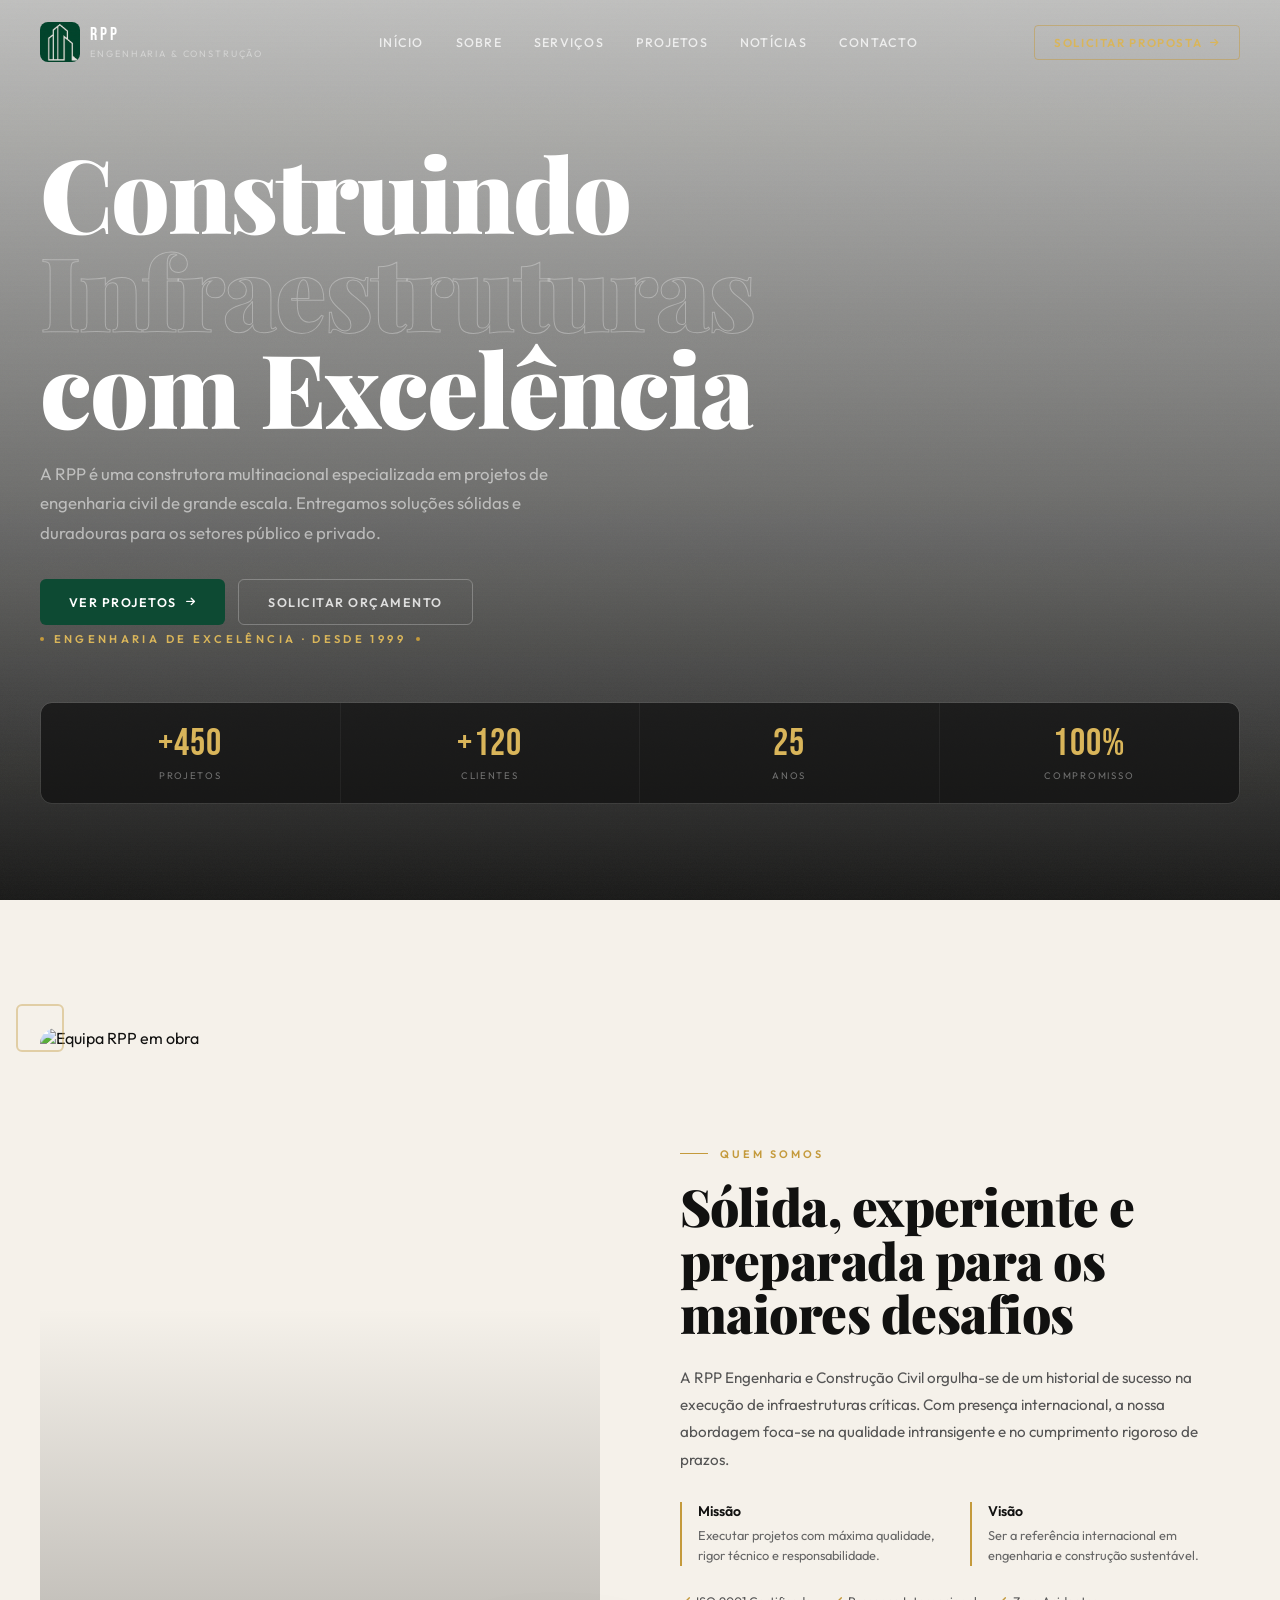
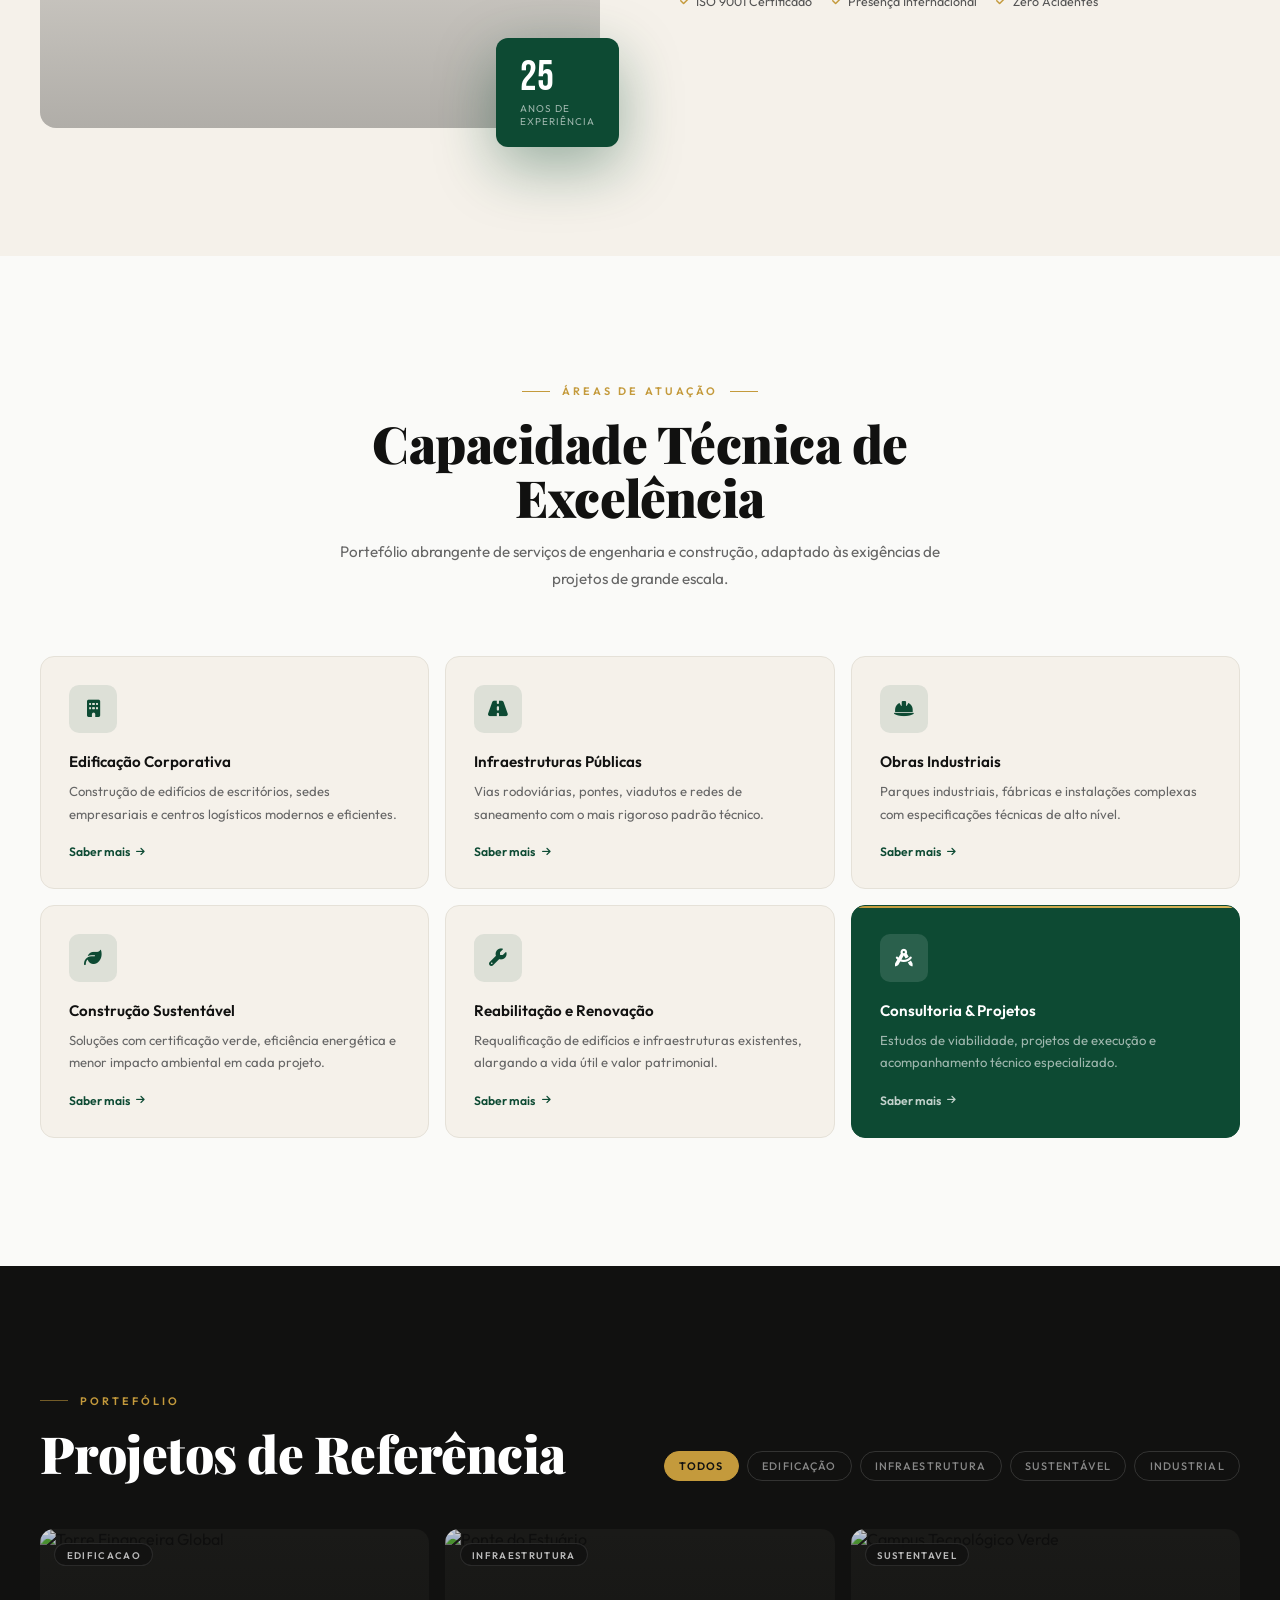
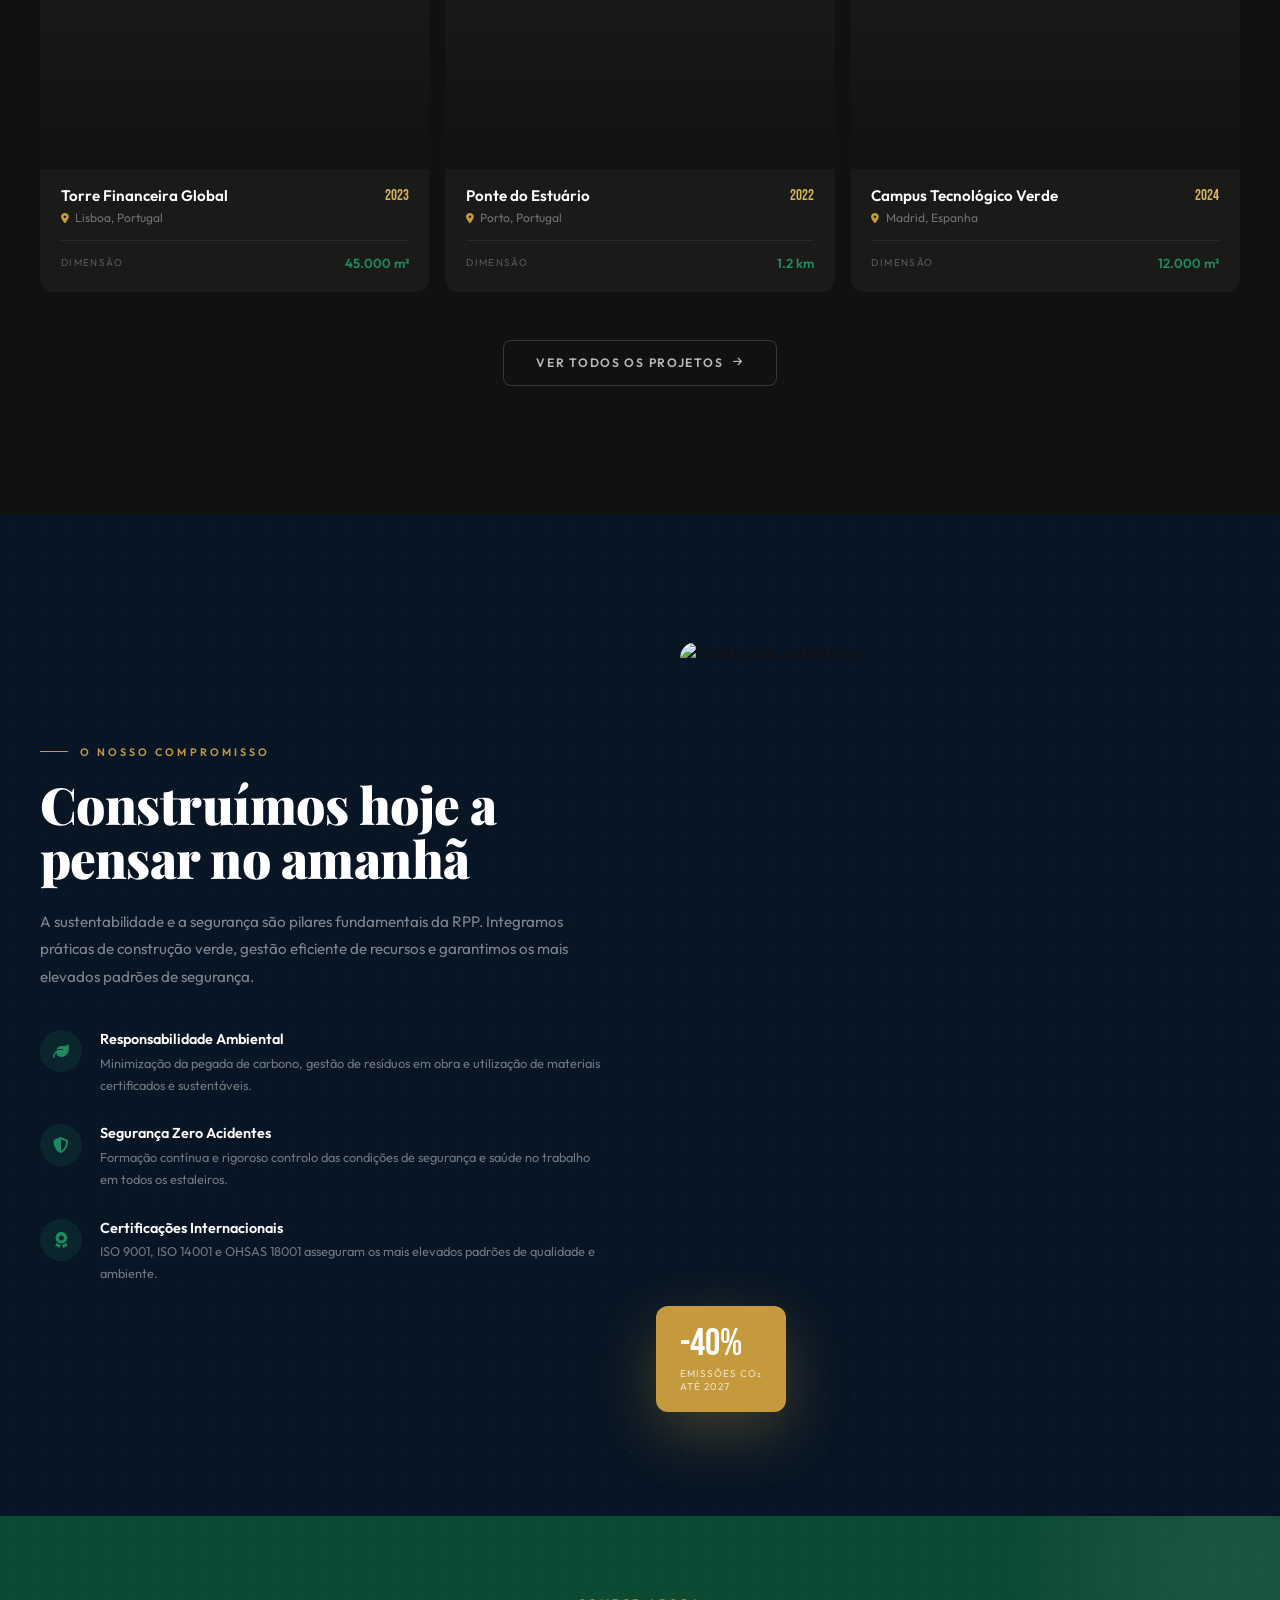
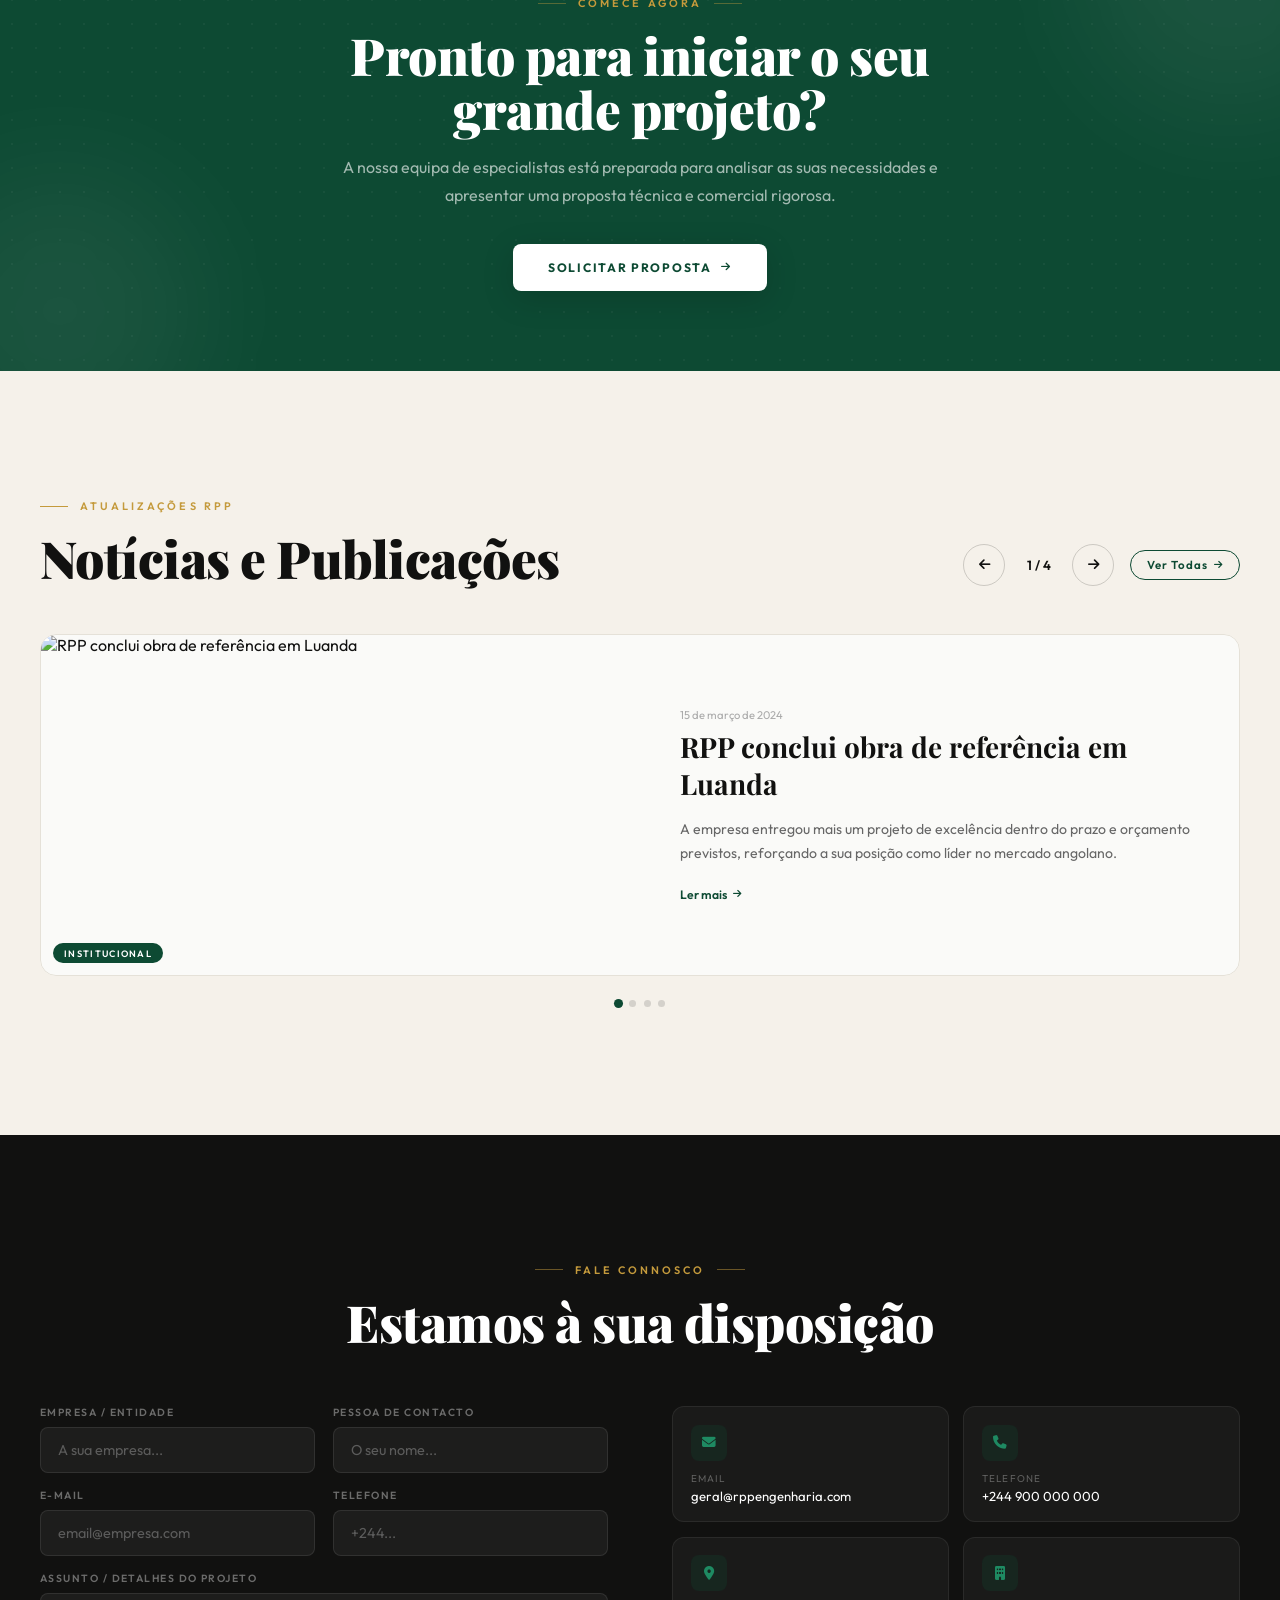
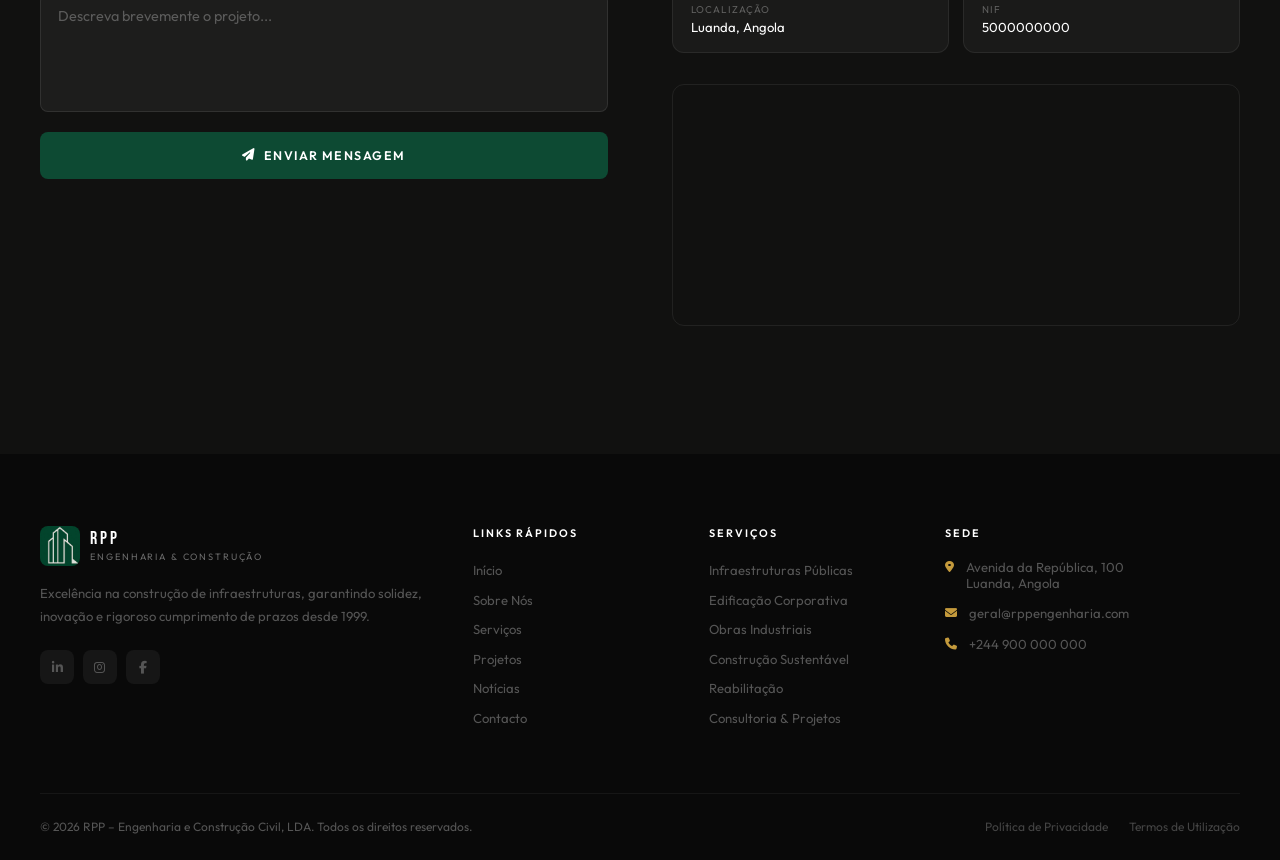
==== commit 5d198f14: "Só quero dormir 3" ====
--- a/index.html
+++ b/index.html
@@ -370,7 +370,7 @@
 <header id="cabecalho">
   <div class="inner">
     <a href="#inicio" class="logo-wrap">
-      <div class="logo-mark"><img src="https://images.unsplash.com/photo-1486406146926-c627a92ad1ab?auto=format&fit=crop&w=40&h=40&q=80" alt="RPP"></div>
+      <div class="logo-mark"><img src="assets/imagens/logo.jpeg" alt="RPP"></div>
       <div><span class="logo-name">RPP</span><span class="logo-tagline">Engenharia & Construção</span></div>
     </a>
     <nav class="desktop">
@@ -627,7 +627,7 @@
     <div class="footer-grid">
       <div class="footer-brand">
         <a href="#inicio" class="logo-wrap">
-          <div class="logo-mark"><img src="https://images.unsplash.com/photo-1486406146926-c627a92ad1ab?auto=format&fit=crop&w=40&h=40&q=80" alt="RPP"></div>
+          <div class="logo-mark"><img src="assets/imagens/logo.jpeg" alt="RPP"></div>
           <div><span class="logo-name">RPP</span><span class="logo-tagline">Engenharia & Construção</span></div>
         </a>
         <p>Excelência na construção de infraestruturas, garantindo solidez, inovação e rigoroso cumprimento de prazos desde 1999.</p>
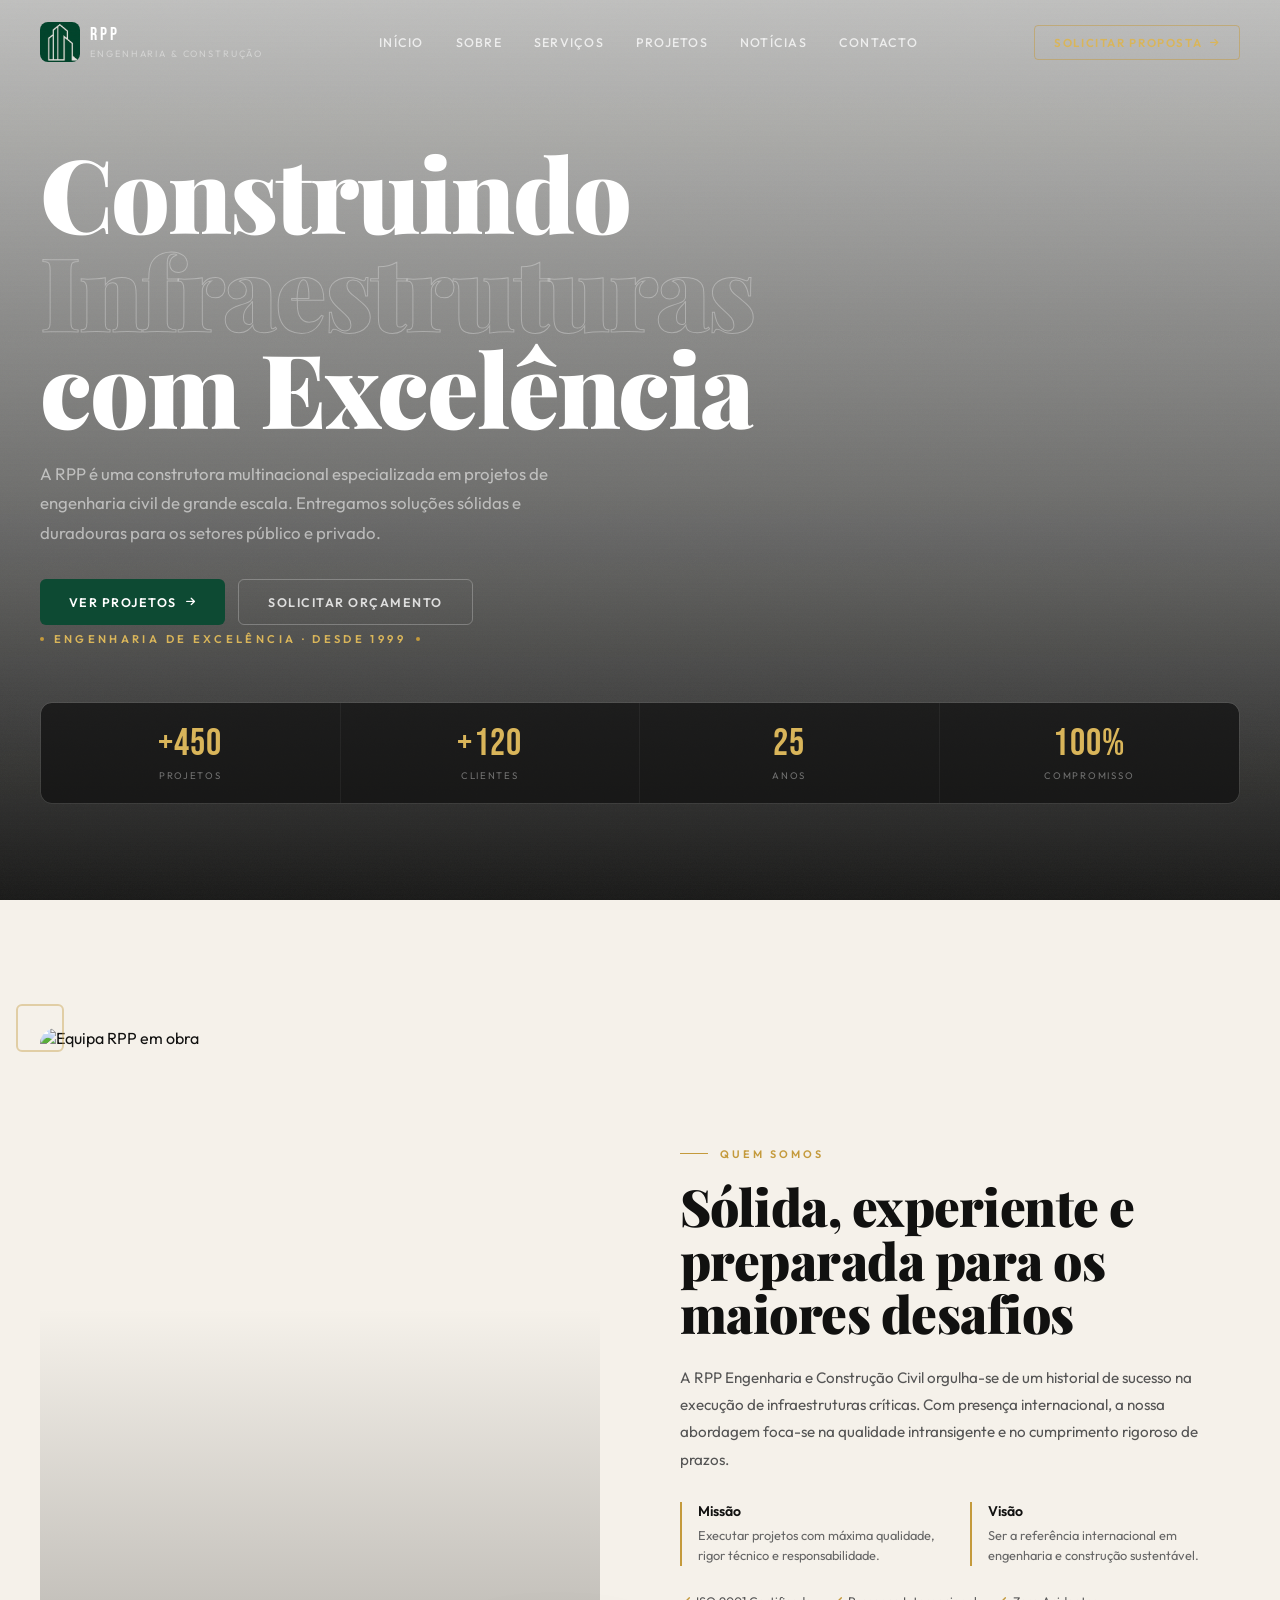
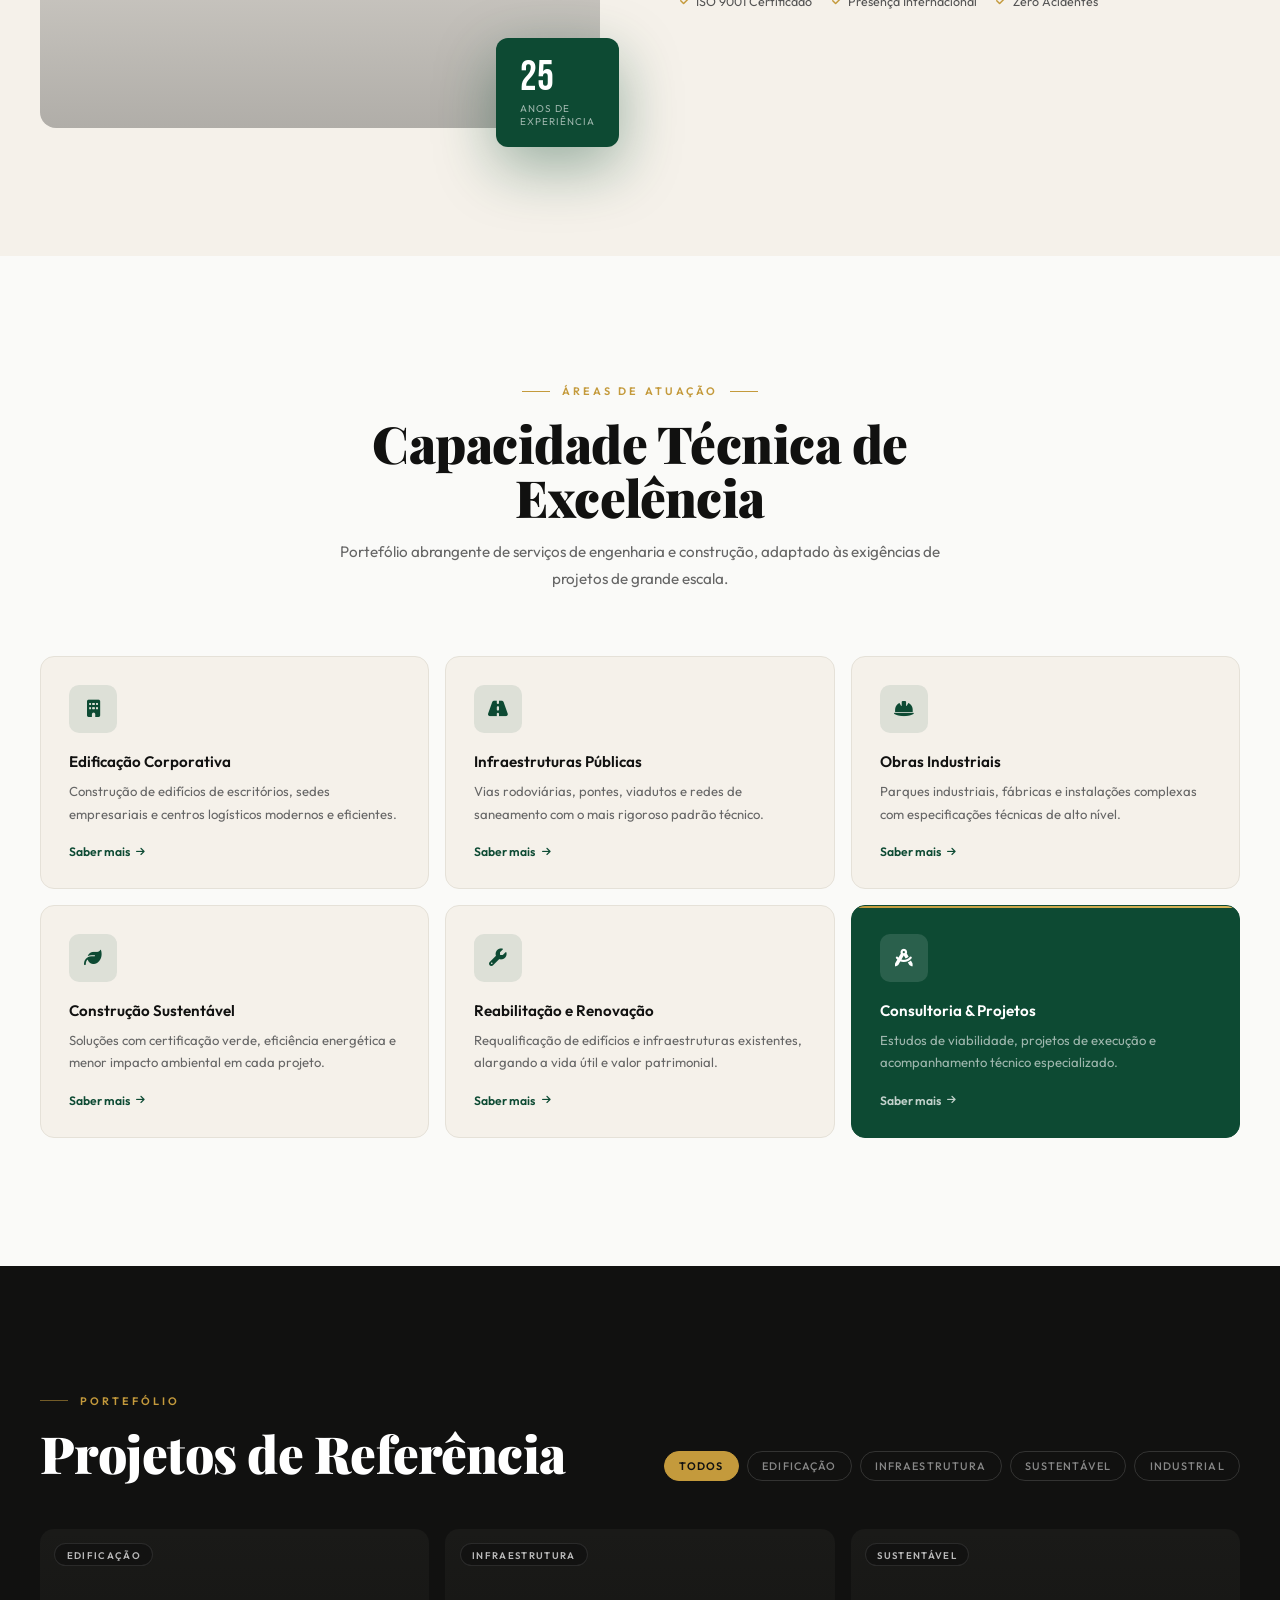
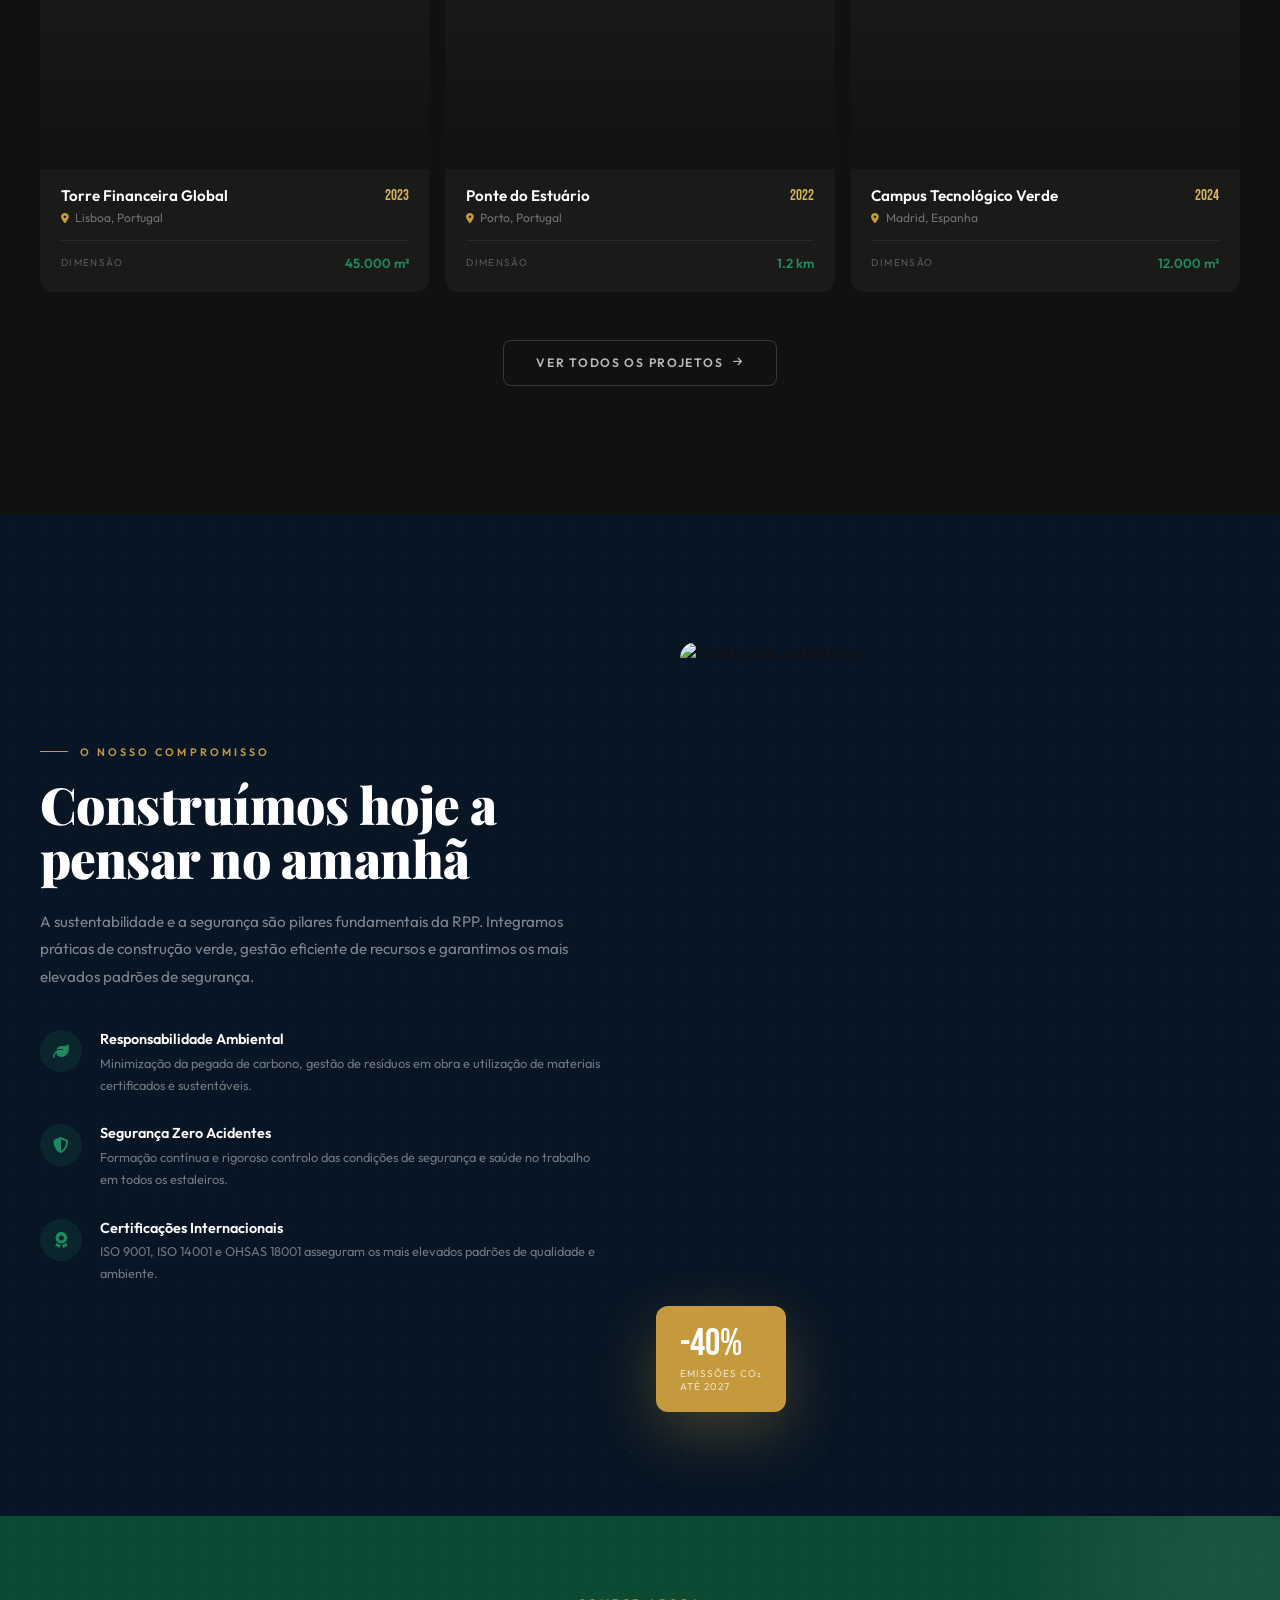
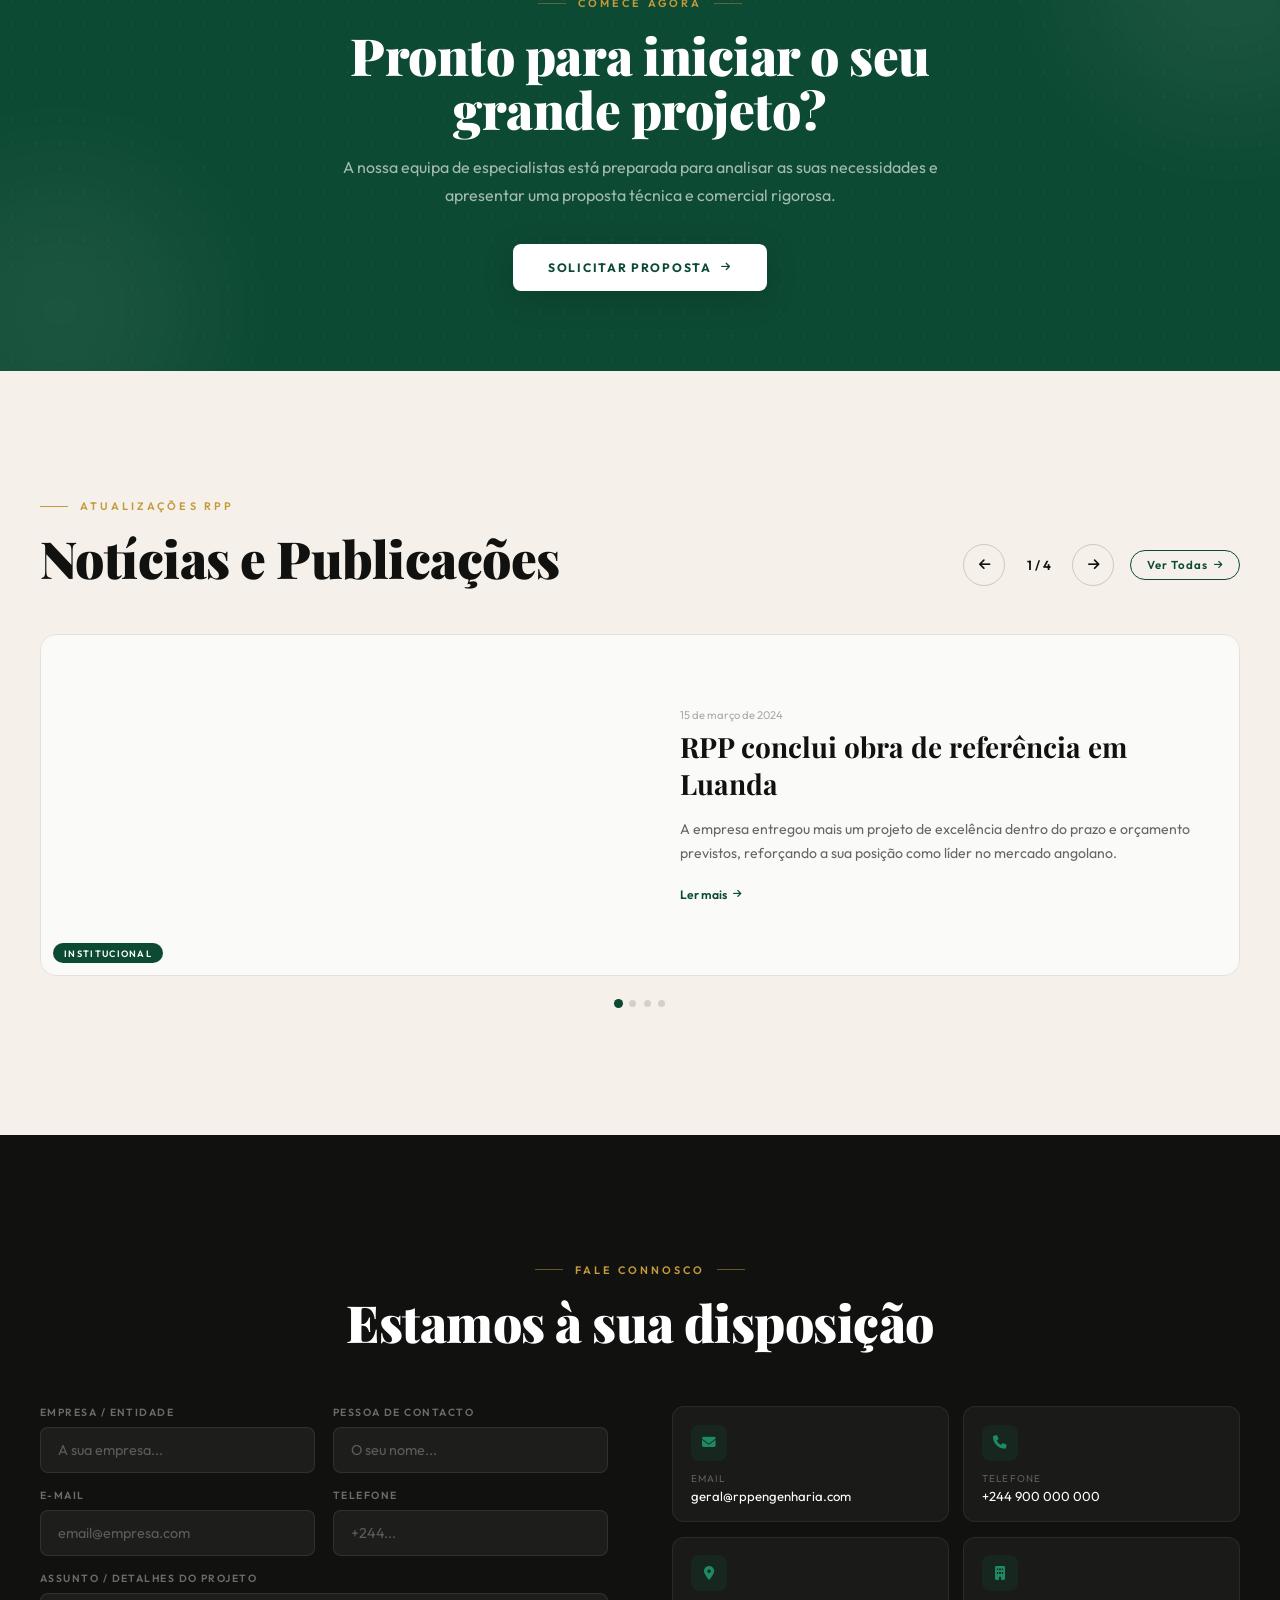
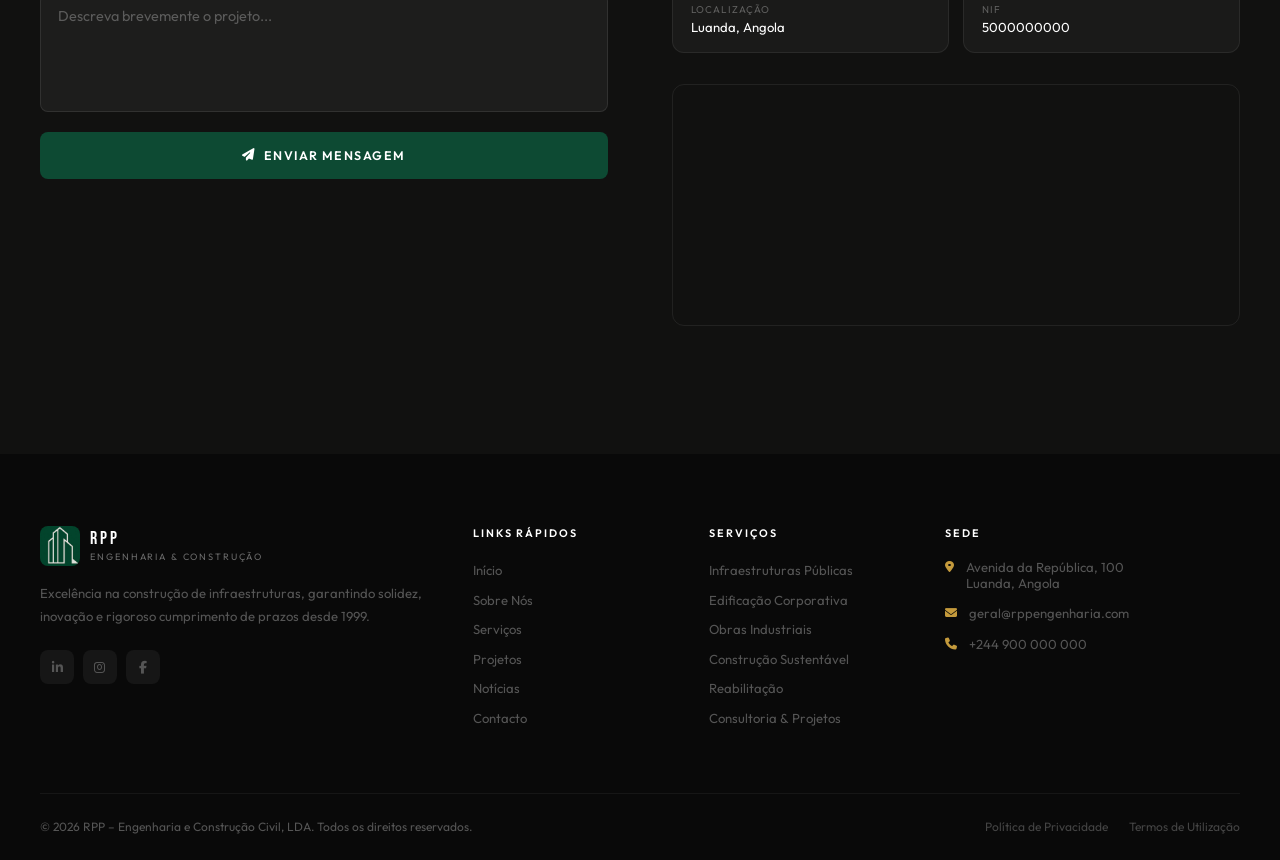
==== commit fe7258da: "Enviando senha e recuperação" ====
--- a/index.html
+++ b/index.html
@@ -370,7 +370,7 @@
 <header id="cabecalho">
   <div class="inner">
     <a href="#inicio" class="logo-wrap">
-      <div class="logo-mark"><img src="assets/imagens/logo.jpeg" alt="RPP"></div>
+      <div class="logo-mark"><img src="assets/imagens/logo.jpeg" alt="RPP" onerror="this.style.display='none';this.parentElement.style.background='var(--verde)'"></div>
       <div><span class="logo-name">RPP</span><span class="logo-tagline">Engenharia & Construção</span></div>
     </a>
     <nav class="desktop">
@@ -411,14 +411,14 @@
   <div class="hero-inner">
     <br><br><br>
     <h1 class="hero-headline">
-        <span class="line"><span>Construindo</span></span>
-        <span class="line"><span class="outline">Infraestruturas</span></span>
-        <span class="line"><span>com Excelência</span></span>
+      <span class="line"><span>Construindo</span></span>
+      <span class="line"><span class="outline">Infraestruturas</span></span>
+      <span class="line"><span>com Excelência</span></span>
     </h1>
     <p class="hero-subtext">A RPP é uma construtora multinacional especializada em projetos de engenharia civil de grande escala. Entregamos soluções sólidas e duradouras para os setores público e privado.</p>
     <div class="hero-actions">
-        <a href="#projetos" class="btn-primary">Ver Projetos <i class="fa-solid fa-arrow-right arrow" style="font-size:.65rem"></i></a>
-        <a href="#contacto" class="btn-ghost">Solicitar Orçamento</a>
+      <a href="#projetos" class="btn-primary">Ver Projetos <i class="fa-solid fa-arrow-right arrow" style="font-size:.65rem"></i></a>
+      <a href="#contacto" class="btn-ghost">Solicitar Orçamento</a>
     </div>
     <p class="hero-eyebrow"><span class="dot"></span>Engenharia de Excelência · Desde 1999<span class="dot"></span></p>
     <div class="hero-stats">
@@ -600,7 +600,7 @@
   </div>
 </section>
 
-<!-- MODAL -->
+<!-- MODAL PROJETO -->
 <div id="projectModal" role="dialog" aria-modal="true" aria-label="Detalhe do projeto">
   <div id="modalContent">
     <div class="modal-img-wrap">
@@ -627,7 +627,7 @@
     <div class="footer-grid">
       <div class="footer-brand">
         <a href="#inicio" class="logo-wrap">
-          <div class="logo-mark"><img src="assets/imagens/logo.jpeg" alt="RPP"></div>
+          <div class="logo-mark"><img src="assets/imagens/logo.jpeg" alt="RPP" onerror="this.style.display='none'"></div>
           <div><span class="logo-name">RPP</span><span class="logo-tagline">Engenharia & Construção</span></div>
         </a>
         <p>Excelência na construção de infraestruturas, garantindo solidez, inovação e rigoroso cumprimento de prazos desde 1999.</p>
@@ -670,18 +670,29 @@
 </footer>
 
 <script>
+/* =====================================================
+   RPP ENGENHARIA – index.html
+   Chaves localStorage unificadas:
+     rpp_news      → notícias
+     rpp_projects  → projetos
+     rpp_ads       → publicidades
+     rpp_ads_imgs  → imagens das publicidades (base64)
+   ===================================================== */
 (function(){
 'use strict';
-const PASS='rpp2026';
-const NEWS_KEY='rpp_noticias_v3';
-const PROJ_KEY='rpp_projetos_v3';
+
+// ── CHAVES UNIFICADAS ──────────────────────────────────
+const KEYS={news:'rpp_news',projects:'rpp_projects',ads:'rpp_ads',adsImgs:'rpp_ads_imgs'};
+
+// ── DADOS PADRÃO ───────────────────────────────────────
 const DEF_NEWS=[
-  {id:'n1',titulo:'RPP conclui obra de referência em Luanda',resumo:'A empresa entregou mais um projeto de excelência dentro do prazo e orçamento previstos, reforçando a sua posição como líder no mercado angolano.',categoria:'Institucional',data:'2024-03-15',img:'https://images.unsplash.com/photo-1504307651254-35680f356dfd?auto=format&fit=crop&w=900&q=70'},
-  {id:'n2',titulo:'Novo contrato de infraestrutura no Norte de Angola',resumo:'RPP assinou contrato para construção de rede rodoviária de 85 km em Malanje, num dos maiores projetos de infraestrutura do país.',categoria:'Infraestrutura',data:'2024-02-10',img:'https://images.unsplash.com/photo-1501594907352-04cda38ebc29?auto=format&fit=crop&w=900&q=70'},
-  {id:'n3',titulo:'Certificação ISO 14001 renovada com distinção',resumo:'A RPP renovou com sucesso a certificação ambiental ISO 14001, reforçando o compromisso com a sustentabilidade e práticas de construção responsável.',categoria:'Sustentabilidade',data:'2024-01-22',img:'https://images.unsplash.com/photo-1466611653911-95081537e5b7?auto=format&fit=crop&w=900&q=70'},
-  {id:'n4',titulo:'Expansão para o mercado europeu',resumo:'Com a abertura de escritório em Lisboa, a RPP consolida a sua presença internacional e abre portas para projetos em Portugal e Espanha.',categoria:'Institucional',data:'2024-04-05',img:'https://images.unsplash.com/photo-1486406146926-c627a92ad1ab?auto=format&fit=crop&w=900&q=70'},
+  {id:'n1',titulo:'RPP conclui obra de referência em Luanda',resumo:'A empresa entregou mais um projeto de excelência dentro do prazo e orçamento previstos, reforçando a sua posição como líder no mercado angolano.',content:'A RPP Engenharia concluiu com sucesso mais uma obra de referência em Luanda. O projeto foi entregue dentro do prazo e do orçamento previstos, demonstrando a capacidade técnica e organizacional da empresa.\n\nA obra envolveu uma equipa multidisciplinar de mais de 120 profissionais e incorporou as mais recentes tecnologias de construção sustentável.\n\nO cliente manifestou total satisfação com os resultados obtidos, destacando a qualidade de execução e a eficiência na gestão do projeto.',categoria:'Institucional',data:'2024-03-15',img:'https://images.unsplash.com/photo-1504307651254-35680f356dfd?auto=format&fit=crop&w=900&q=70'},
+  {id:'n2',titulo:'Novo contrato de infraestrutura no Norte de Angola',resumo:'RPP assinou contrato para construção de rede rodoviária de 85 km em Malanje, num dos maiores projetos de infraestrutura do país.',content:'A RPP Engenharia assinou um contrato de grande envergadura para a construção de uma rede rodoviária de 85 km na província de Malanje.\n\nO projeto inclui a construção de 4 pontes, sistemas de drenagem avançados e sinalização inteligente. A execução está prevista para 24 meses.\n\nEsta obra vai melhorar significativamente a conectividade da região Norte de Angola, beneficiando centenas de milhares de habitantes.',categoria:'Infraestrutura',data:'2024-02-10',img:'https://images.unsplash.com/photo-1501594907352-04cda38ebc29?auto=format&fit=crop&w=900&q=70'},
+  {id:'n3',titulo:'Certificação ISO 14001 renovada com distinção',resumo:'A RPP renovou com sucesso a certificação ambiental ISO 14001, reforçando o compromisso com a sustentabilidade e práticas de construção responsável.',content:'A RPP Engenharia renovou com distinção a sua certificação ISO 14001, que atesta o compromisso da empresa com a gestão ambiental responsável.\n\nA auditoria destacou as melhorias implementadas nos processos de gestão de resíduos, redução de emissões e uso eficiente de recursos.\n\nEsta renovação reflete o investimento contínuo da RPP em práticas de construção sustentável e responsabilidade ambiental.',categoria:'Sustentabilidade',data:'2024-01-22',img:'https://images.unsplash.com/photo-1466611653911-95081537e5b7?auto=format&fit=crop&w=900&q=70'},
+  {id:'n4',titulo:'Expansão para o mercado europeu',resumo:'Com a abertura de escritório em Lisboa, a RPP consolida a sua presença internacional e abre portas para projetos em Portugal e Espanha.',content:'A RPP Engenharia confirmou a abertura de um novo escritório em Lisboa, marcando o início da sua expansão para o mercado europeu.\n\nA presença em Portugal permitirá à empresa concorrer a projetos de grande envergadura em Portugal, Espanha e outros países da União Europeia.\n\nA nova delegação contará inicialmente com uma equipa de 15 profissionais especializados nas áreas de engenharia civil e gestão de projetos.',categoria:'Institucional',data:'2024-04-05',img:'https://images.unsplash.com/photo-1486406146926-c627a92ad1ab?auto=format&fit=crop&w=900&q=70'},
 ];
-const DEF_PROJ=[
+
+const DEF_PROJECTS=[
   {id:'p1',titulo:'Torre Financeira Global',categoria:'edificacao',local:'Lisboa, Portugal',ano:'2023',dim:'45.000 m²',desc:'Edifício corporativo de alto padrão com arquitetura contemporânea, eficiência energética e tecnologia sustentável integrada.',img:'https://images.unsplash.com/photo-1486406146926-c627a92ad1ab?auto=format&fit=crop&w=1200&q=80'},
   {id:'p2',titulo:'Ponte do Estuário',categoria:'infraestrutura',local:'Porto, Portugal',ano:'2022',dim:'1.2 km',desc:'Projeto de infraestrutura moderna concebido para melhorar a mobilidade urbana e fortalecer a conectividade regional.',img:'https://images.unsplash.com/photo-1501594907352-04cda38ebc29?auto=format&fit=crop&w=1200&q=80'},
   {id:'p3',titulo:'Campus Tecnológico Verde',categoria:'sustentavel',local:'Madrid, Espanha',ano:'2024',dim:'12.000 m²',desc:'Complexo tecnológico sustentável com soluções de energia renovável e certificação LEED Gold.',img:'https://images.unsplash.com/photo-1466611653911-95081537e5b7?auto=format&fit=crop&w=1200&q=80'},
@@ -690,14 +701,23 @@
   {id:'p6',titulo:'Anel Rodoviário Sul',categoria:'infraestrutura',local:'Benguela, Angola',ano:'2020',dim:'42 km',desc:'Via rodoviária de alta velocidade com 4 faixas, sinalização inteligente e sistemas de drenagem avançados.',img:'https://images.unsplash.com/photo-1768230130779-ae92d0935a94?auto=format&fit=crop&w=1200&q=80'},
 ];
 
-const load=(k,d)=>{try{const v=localStorage.getItem(k);return v?JSON.parse(v):d}catch{return d}};
-const save=(k,v)=>{try{localStorage.setItem(k,JSON.stringify(v))}catch{}};
-const fmtDate=s=>{try{return new Date(s).toLocaleDateString('pt-PT',{day:'2-digit',month:'long',year:'numeric'})}catch{return s||''}};
-
-if(!localStorage.getItem(NEWS_KEY))save(NEWS_KEY,DEF_NEWS);
-if(!localStorage.getItem(PROJ_KEY))save(PROJ_KEY,DEF_PROJ);
-
-// ── SCROLL PROGRESS + HEADER ──
+const DEF_ADS=[
+  {id:'a1',titulo:'Patrocínio de Eventos RPP',descricao:'Associe a sua marca aos maiores eventos de engenharia civil organizados pela RPP. Visibilidade garantida para decisores de topo.',categoria:'Patrocínio',preco:'A partir de 3.500 USD',contacto:'eventos@rppengenharia.com',data:'2024-03-01'},
+  {id:'a2',titulo:'Espaço Publicitário Digital',descricao:'Banner premium no site e newsletter mensal com mais de 8.000 profissionais do sector. Formatos desktop e mobile.',categoria:'Digital',preco:'1.200 USD/mês',contacto:'marketing@rppengenharia.com',data:'2024-02-15'},
+  {id:'a3',titulo:'Parceria Comercial Estratégica',descricao:'Programa de parceria para fornecedores e subcontratados. Inclui co-branding e presença em reuniões com clientes finais.',categoria:'Parceria',preco:'Sob consulta',contacto:'parcerias@rppengenharia.com',data:'2024-01-10'},
+];
+
+// ── STORAGE ────────────────────────────────────────────
+const load=(k,def)=>{try{const v=localStorage.getItem(k);return v?JSON.parse(v):def;}catch{return def;}};
+const save=(k,v)=>{try{localStorage.setItem(k,JSON.stringify(v));}catch{}};
+const fmtDate=s=>{try{return new Date(s).toLocaleDateString('pt-PT',{day:'2-digit',month:'long',year:'numeric'});}catch{return s||'';}};
+
+// Inicializar dados padrão se não existirem
+if(!localStorage.getItem(KEYS.news))save(KEYS.news,DEF_NEWS);
+if(!localStorage.getItem(KEYS.projects))save(KEYS.projects,DEF_PROJECTS);
+if(!localStorage.getItem(KEYS.ads))save(KEYS.ads,DEF_ADS);
+
+// ── SCROLL PROGRESS + HEADER ──────────────────────────
 const prog=document.getElementById('scroll-progress');
 const hdr=document.getElementById('cabecalho');
 window.addEventListener('scroll',()=>{
@@ -706,13 +726,13 @@
   hdr.classList.toggle('scrolled',window.scrollY>60);
 },{passive:true});
 
-// ── HAMBURGER ──
+// ── HAMBURGER ─────────────────────────────────────────
 const ham=document.getElementById('hamburger');
 const mob=document.getElementById('mobile-menu');
 ham.addEventListener('click',()=>{
   const o=mob.classList.toggle('open');
   ham.classList.toggle('open',o);
-  ham.setAttribute('aria-expanded',o);
+  ham.setAttribute('aria-expanded',String(o));
   document.body.style.overflow=o?'hidden':'';
 });
 document.querySelectorAll('.mobile-nav-link,.mobile-cta').forEach(el=>el.addEventListener('click',()=>{
@@ -720,23 +740,26 @@
   ham.setAttribute('aria-expanded','false');document.body.style.overflow='';
 }));
 
-// ── REVEAL ──
+// ── REVEAL ────────────────────────────────────────────
 const ro=new IntersectionObserver(entries=>entries.forEach(e=>{
   if(e.isIntersecting){e.target.classList.add('in-view');ro.unobserve(e.target);}
 }),{threshold:.08,rootMargin:'0px 0px -50px 0px'});
 document.querySelectorAll('.reveal').forEach(el=>ro.observe(el));
 
-// ── PROJECTS RENDER ──
+// ── PROJECTS RENDER ───────────────────────────────────
+const catLabel={edificacao:'Edificação',infraestrutura:'Infraestrutura',sustentavel:'Sustentável',industrial:'Industrial'};
+
 function renderProjects(){
-  const projs=load(PROJ_KEY,DEF_PROJ);
+  const projs=load(KEYS.projects,DEF_PROJECTS);
   const grid=document.getElementById('projectsGrid');
-  // show first 3 on homepage
   grid.innerHTML=projs.slice(0,3).map((p,i)=>`
-    <div class="project-card reveal" style="transition-delay:${i*.1}s" data-category="${p.categoria}" data-title="${p.titulo}" data-image="${p.img}" data-location="${p.local}" data-year="${p.ano}" data-dimension="${p.dim}" data-description="${p.desc}" data-id="${p.id}">
+    <div class="project-card reveal" style="transition-delay:${i*.1}s"
+      data-category="${p.categoria}" data-title="${p.titulo}" data-image="${p.img}"
+      data-location="${p.local}" data-year="${p.ano}" data-dimension="${p.dim}" data-description="${p.desc}">
       <div class="card-img">
-        <img src="${p.img}" alt="${p.titulo}" loading="lazy">
+        <img src="${p.img}" alt="${p.titulo}" loading="lazy" onerror="this.src='https://images.unsplash.com/photo-1503387762-592deb58ef4e?auto=format&fit=crop&w=800&q=60'">
         <div class="card-img-overlay"></div>
-        <span class="card-badge">${p.categoria.charAt(0).toUpperCase()+p.categoria.slice(1)}</span>
+        <span class="card-badge">${catLabel[p.categoria]||p.categoria}</span>
         <button class="card-expand" aria-label="Ver projeto"><i class="fa-solid fa-expand"></i></button>
       </div>
       <div class="card-body">
@@ -752,45 +775,46 @@
 }
 renderProjects();
 
-// ── FILTERS (homepage shows all) ──
+// ── FILTROS (redirecionam para detalhe.html) ───────────
 document.querySelectorAll('.filter-btn').forEach(btn=>btn.addEventListener('click',()=>{
-  document.querySelectorAll('.filter-btn').forEach(b=>b.classList.remove('active'));
-  btn.classList.add('active');
-  // redirect to full page with filter
-  window.location.href=`projetos/detalhe.html?filter=${btn.dataset.filter}`;
+  const f=btn.dataset.filter;
+  window.location.href=`projetos/detalhe.html${f==='all'?'':'?filter='+f}`;
 }));
 
-// ── MODAL ──
+// ── MODAL PROJETO ────────────────────────────────────
 const modal=document.getElementById('projectModal');
 function openModal(c){
   document.getElementById('modalImage').src=c.dataset.image||'';
   document.getElementById('modalTitle').textContent=c.dataset.title||'';
   document.getElementById('modalDescription').textContent=c.dataset.description||'';
-  document.getElementById('modalLocation').textContent=c.dataset.location||'';
-  document.getElementById('modalYear').textContent=c.dataset.year||'';
-  document.getElementById('modalDimension').textContent=c.dataset.dimension||'';
-  document.getElementById('modalCategory').textContent=c.dataset.category||'';
+  document.getElementById('modalLocation').textContent=c.dataset.location||'—';
+  document.getElementById('modalYear').textContent=c.dataset.year||'—';
+  document.getElementById('modalDimension').textContent=c.dataset.dimension||'—';
+  document.getElementById('modalCategory').textContent=catLabel[c.dataset.category]||c.dataset.category||'—';
   modal.classList.add('open');document.body.style.overflow='hidden';
 }
-function closeM(){modal.classList.remove('open');document.body.style.overflow='';}
-document.getElementById('closeModal').addEventListener('click',closeM);
-modal.addEventListener('click',e=>{if(e.target===modal)closeM();});
-document.addEventListener('keydown',e=>{if(e.key==='Escape')closeM();});
-
-// ── NOTÍCIAS CARROSSEL ──
+function closeModal(){modal.classList.remove('open');document.body.style.overflow='';}
+document.getElementById('closeModal').addEventListener('click',closeModal);
+modal.addEventListener('click',e=>{if(e.target===modal)closeModal();});
+document.addEventListener('keydown',e=>{if(e.key==='Escape')closeModal();});
+
+// ── NOTÍCIAS CARROSSEL ────────────────────────────────
 let ci=0;
 const track=document.getElementById('noticias-track');
-const dots=document.getElementById('carousel-dots');
+const dotsEl=document.getElementById('carousel-dots');
 const saEl=document.getElementById('slide-atual');
 const stEl=document.getElementById('slide-total');
 
 function buildCarousel(){
-  const news=load(NEWS_KEY,DEF_NEWS);
-  if(!news.length){track.innerHTML='<p style="padding:2rem;color:#999">Sem publicações.</p>';return;}
+  const news=load(KEYS.news,DEF_NEWS);
+  if(!news.length){
+    track.innerHTML='<div style="padding:3rem;color:#aaa;text-align:center;font-size:.9rem">Sem publicações de momento.</div>';
+    return;
+  }
   track.innerHTML=news.map(n=>`
     <article class="noticia-card">
       <div class="n-img">
-        <img src="${n.img||'https://images.unsplash.com/photo-1503387762-592deb58ef4e?auto=format&fit=crop&w=900&q=70'}" alt="${n.titulo}" loading="lazy">
+        <img src="${n.img||'https://images.unsplash.com/photo-1503387762-592deb58ef4e?auto=format&fit=crop&w=900&q=70'}" alt="${n.titulo}" loading="lazy" onerror="this.src='https://images.unsplash.com/photo-1503387762-592deb58ef4e?auto=format&fit=crop&w=900&q=70'">
         <span class="n-cat">${n.categoria}</span>
       </div>
       <div class="n-body">
@@ -800,35 +824,41 @@
         <a href="noticias/show.html" class="n-link">Ler mais <i class="fa-solid fa-arrow-right" style="font-size:.6rem"></i></a>
       </div>
     </article>`).join('');
-  dots.innerHTML=news.map((_,i)=>`<button class="c-dot${i===ci?' active':''}" data-i="${i}" aria-label="Slide ${i+1}"></button>`).join('');
-  dots.querySelectorAll('.c-dot').forEach(d=>d.addEventListener('click',()=>goTo(parseInt(d.dataset.i))));
+  dotsEl.innerHTML=news.map((_,i)=>`<button class="c-dot${i===0?' active':''}" data-i="${i}" aria-label="Slide ${i+1}"></button>`).join('');
+  dotsEl.querySelectorAll('.c-dot').forEach(d=>d.addEventListener('click',()=>goTo(parseInt(d.dataset.i))));
   stEl.textContent=news.length;
-  goTo(ci,false);
+  goTo(0,false);
 }
+
 function goTo(i,anim=true){
-  const n=load(NEWS_KEY,DEF_NEWS).length;
-  ci=(i+n)%n;
-  if(!anim){track.style.transition='none';}
+  const news=load(KEYS.news,DEF_NEWS);
+  const n=news.length;if(!n)return;
+  ci=(i%n+n)%n;
+  if(!anim)track.style.transition='none';
   track.style.transform=`translateX(-${ci*100}%)`;
   if(!anim)requestAnimationFrame(()=>{track.style.transition='';});
   saEl.textContent=ci+1;
-  dots.querySelectorAll('.c-dot').forEach((d,i)=>d.classList.toggle('active',i===ci));
+  dotsEl.querySelectorAll('.c-dot').forEach((d,idx)=>d.classList.toggle('active',idx===ci));
 }
+
 document.getElementById('noticias-prev').addEventListener('click',()=>goTo(ci-1));
 document.getElementById('noticias-next').addEventListener('click',()=>goTo(ci+1));
-let tx=0;
-track.addEventListener('touchstart',e=>{tx=e.touches[0].clientX;},{passive:true});
-track.addEventListener('touchend',e=>{const dx=e.changedTouches[0].clientX-tx;if(Math.abs(dx)>45)goTo(dx<0?ci+1:ci-1);});
+track.addEventListener('touchstart',e=>{window._tx=e.touches[0].clientX;},{passive:true});
+track.addEventListener('touchend',e=>{const dx=e.changedTouches[0].clientX-window._tx;if(Math.abs(dx)>45)goTo(dx<0?ci+1:ci-1);});
+
 let ap=setInterval(()=>goTo(ci+1),6000);
-[document.getElementById('noticias-prev'),document.getElementById('noticias-next')].forEach(b=>b.addEventListener('click',()=>{clearInterval(ap);ap=setInterval(()=>goTo(ci+1),6000);}));
+[document.getElementById('noticias-prev'),document.getElementById('noticias-next')].forEach(b=>{
+  b.addEventListener('click',()=>{clearInterval(ap);ap=setInterval(()=>goTo(ci+1),6000);});
+});
 buildCarousel();
 
-// ── CONTACT FORM ──
+// ── FORMULÁRIO CONTACTO ───────────────────────────────
 document.getElementById('formulario-contacto')?.addEventListener('submit',function(e){
   e.preventDefault();
   const btn=document.getElementById('btn-enviar'),ok=document.getElementById('form-success');
   btn.disabled=true;btn.innerHTML='<i class="fa-solid fa-spinner fa-spin"></i> A enviar...';
-  setTimeout(()=>{btn.classList.add('hidden');ok.style.display='block';this.reset();
+  setTimeout(()=>{
+    btn.classList.add('hidden');ok.style.display='block';this.reset();
     setTimeout(()=>{btn.classList.remove('hidden');ok.style.display='none';btn.disabled=false;btn.innerHTML='<i class="fa-solid fa-paper-plane"></i> Enviar Mensagem';},5000);
   },1200);
 });
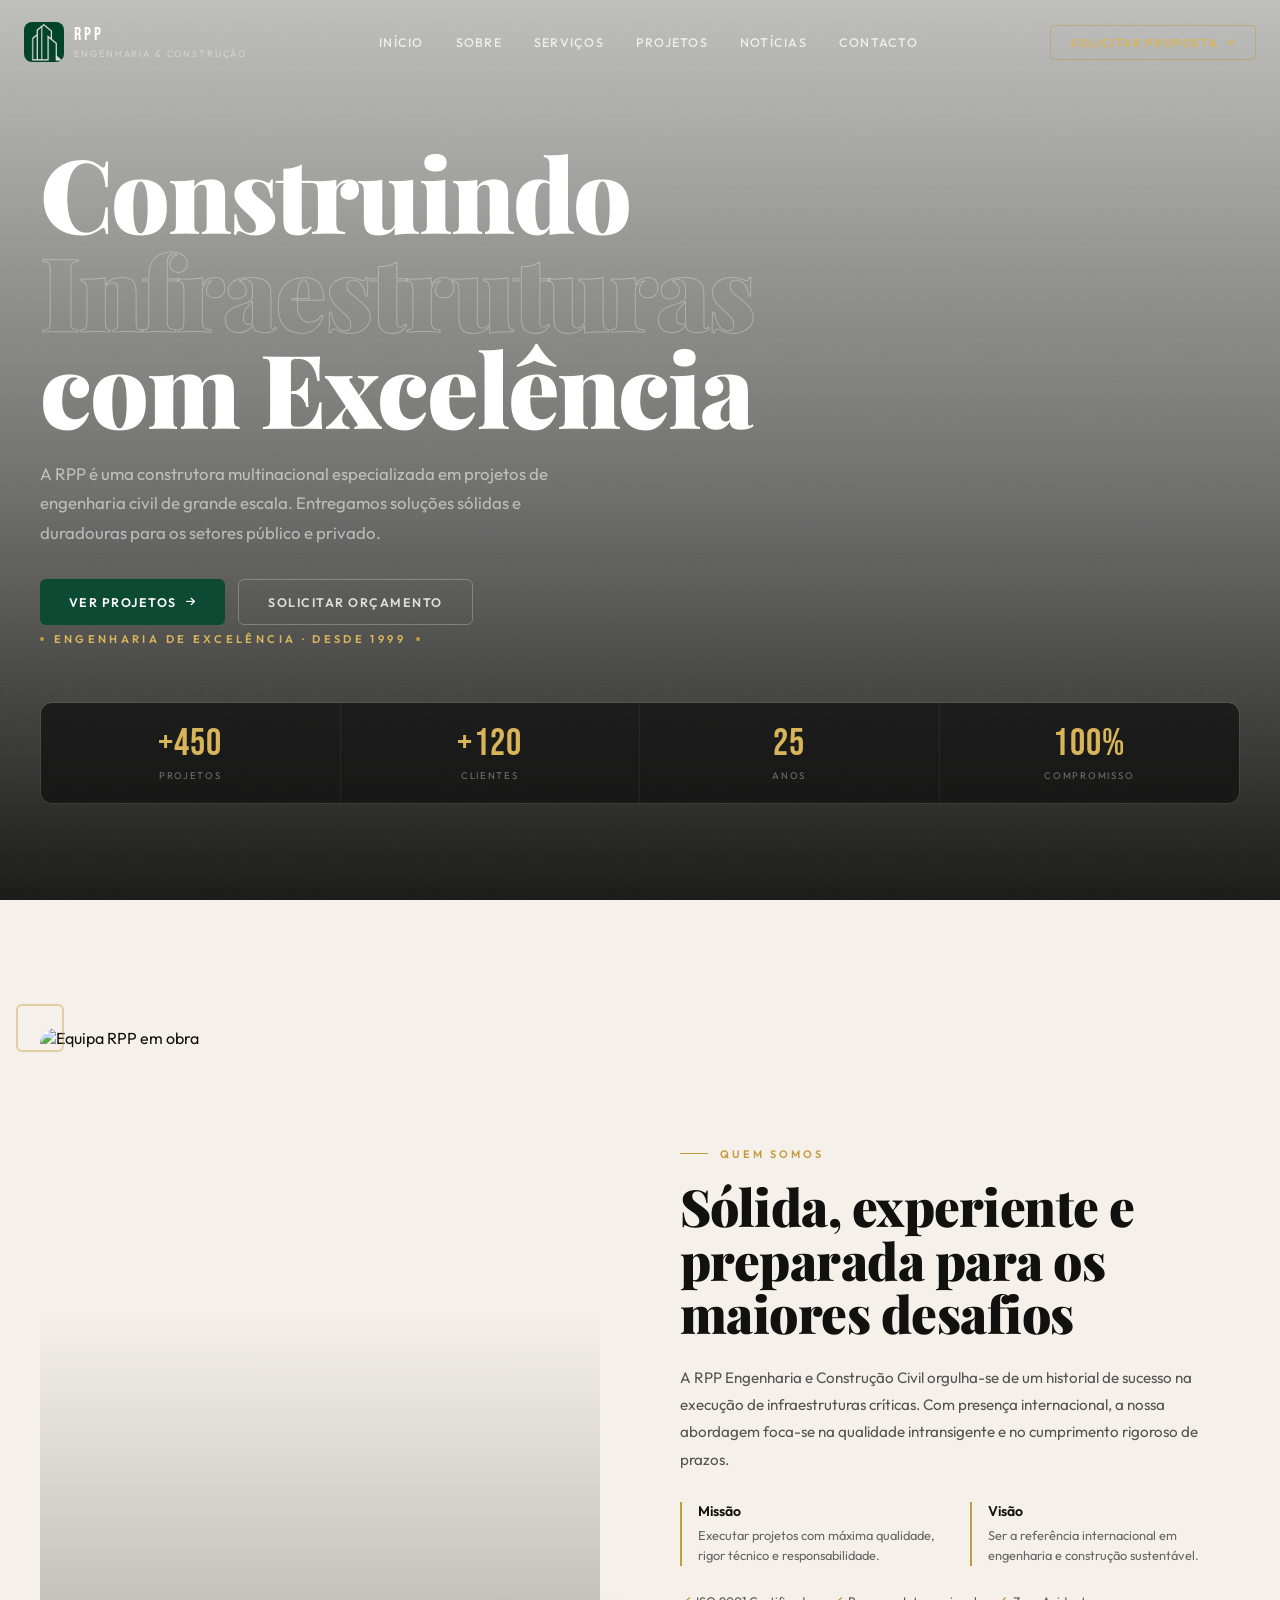
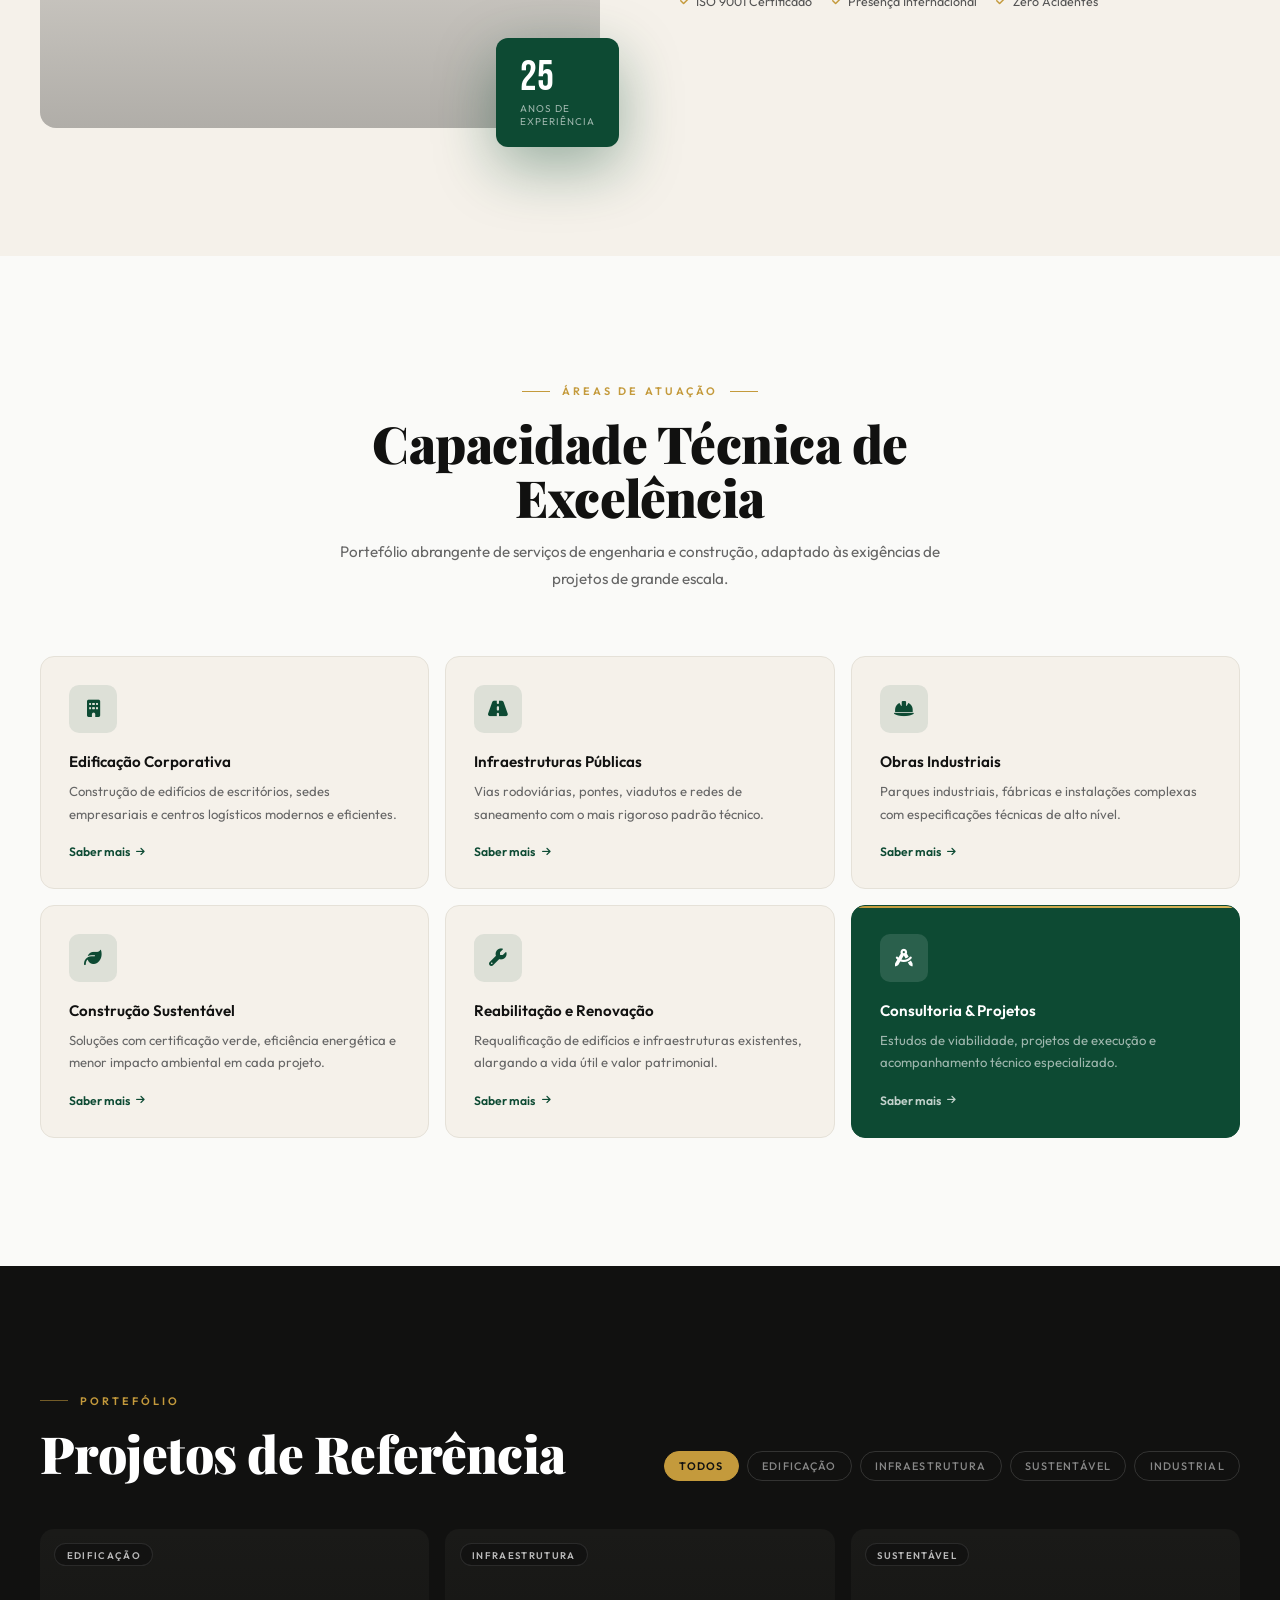
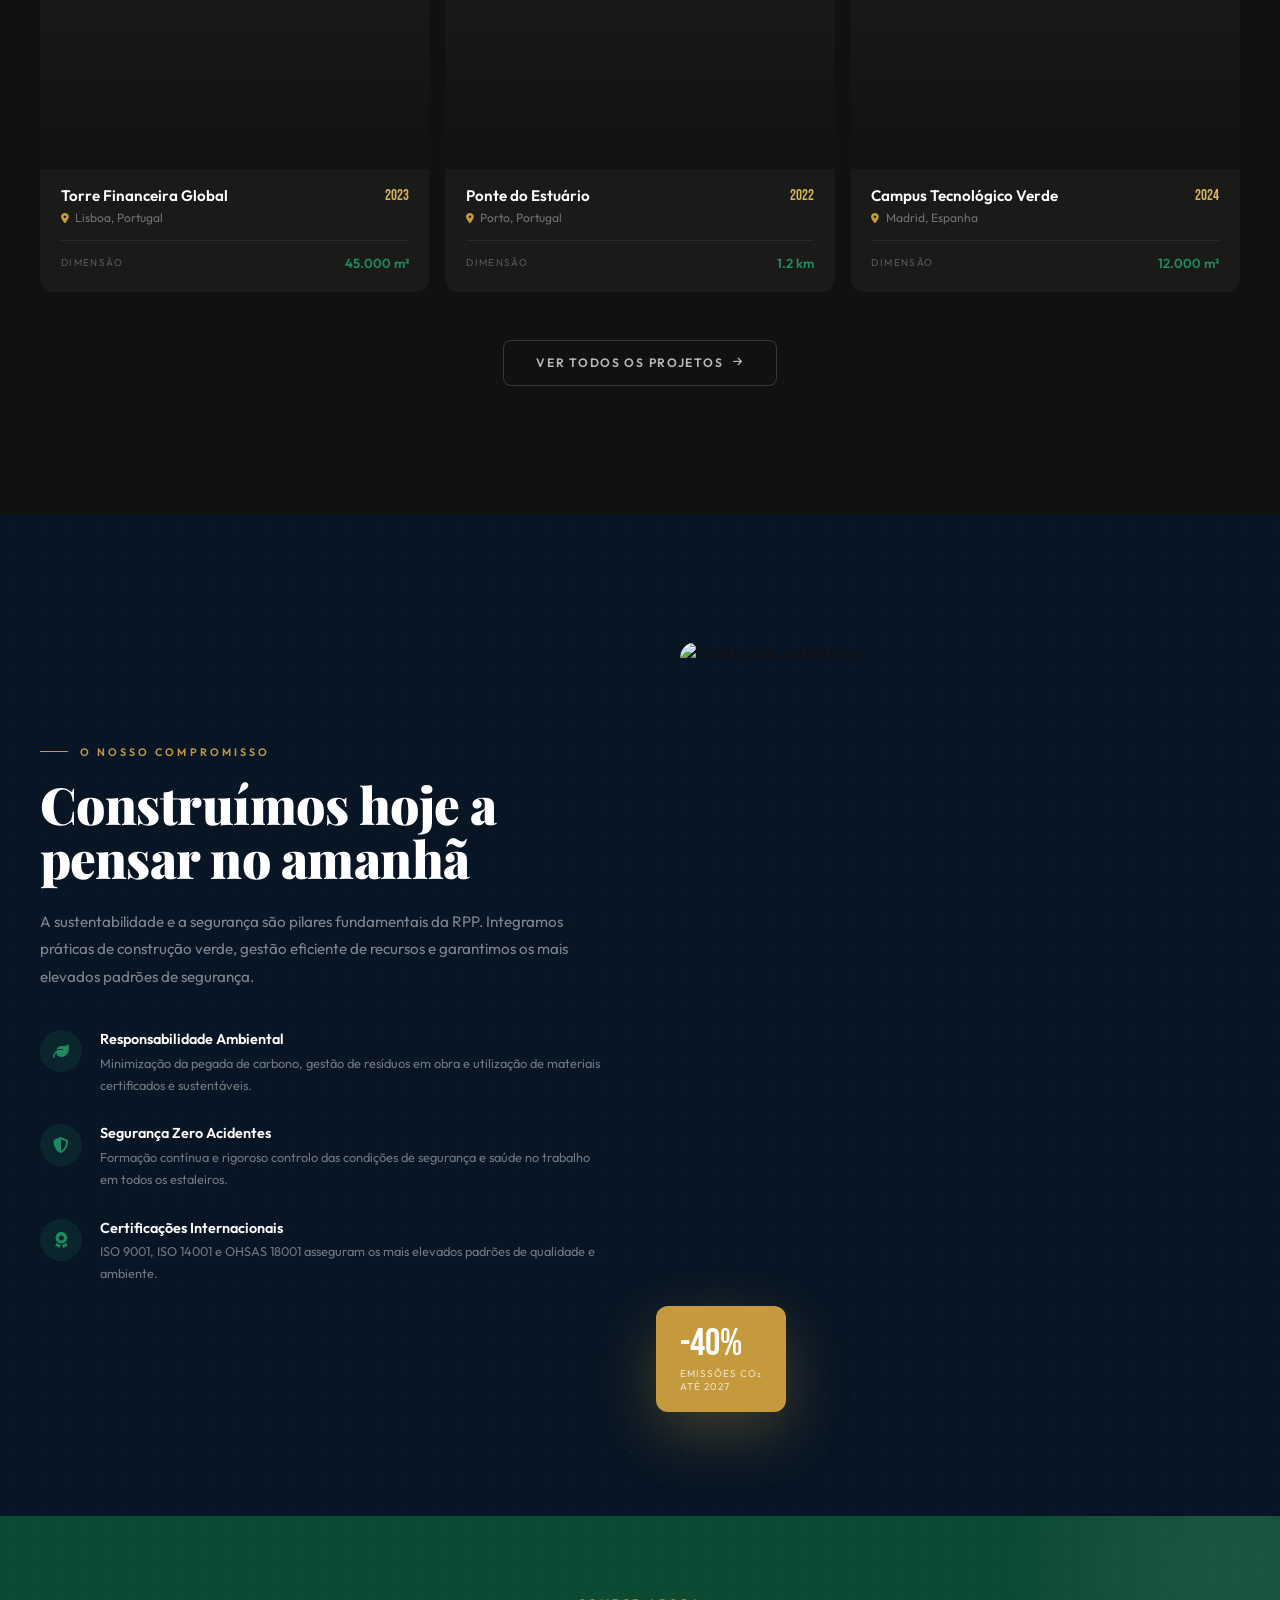
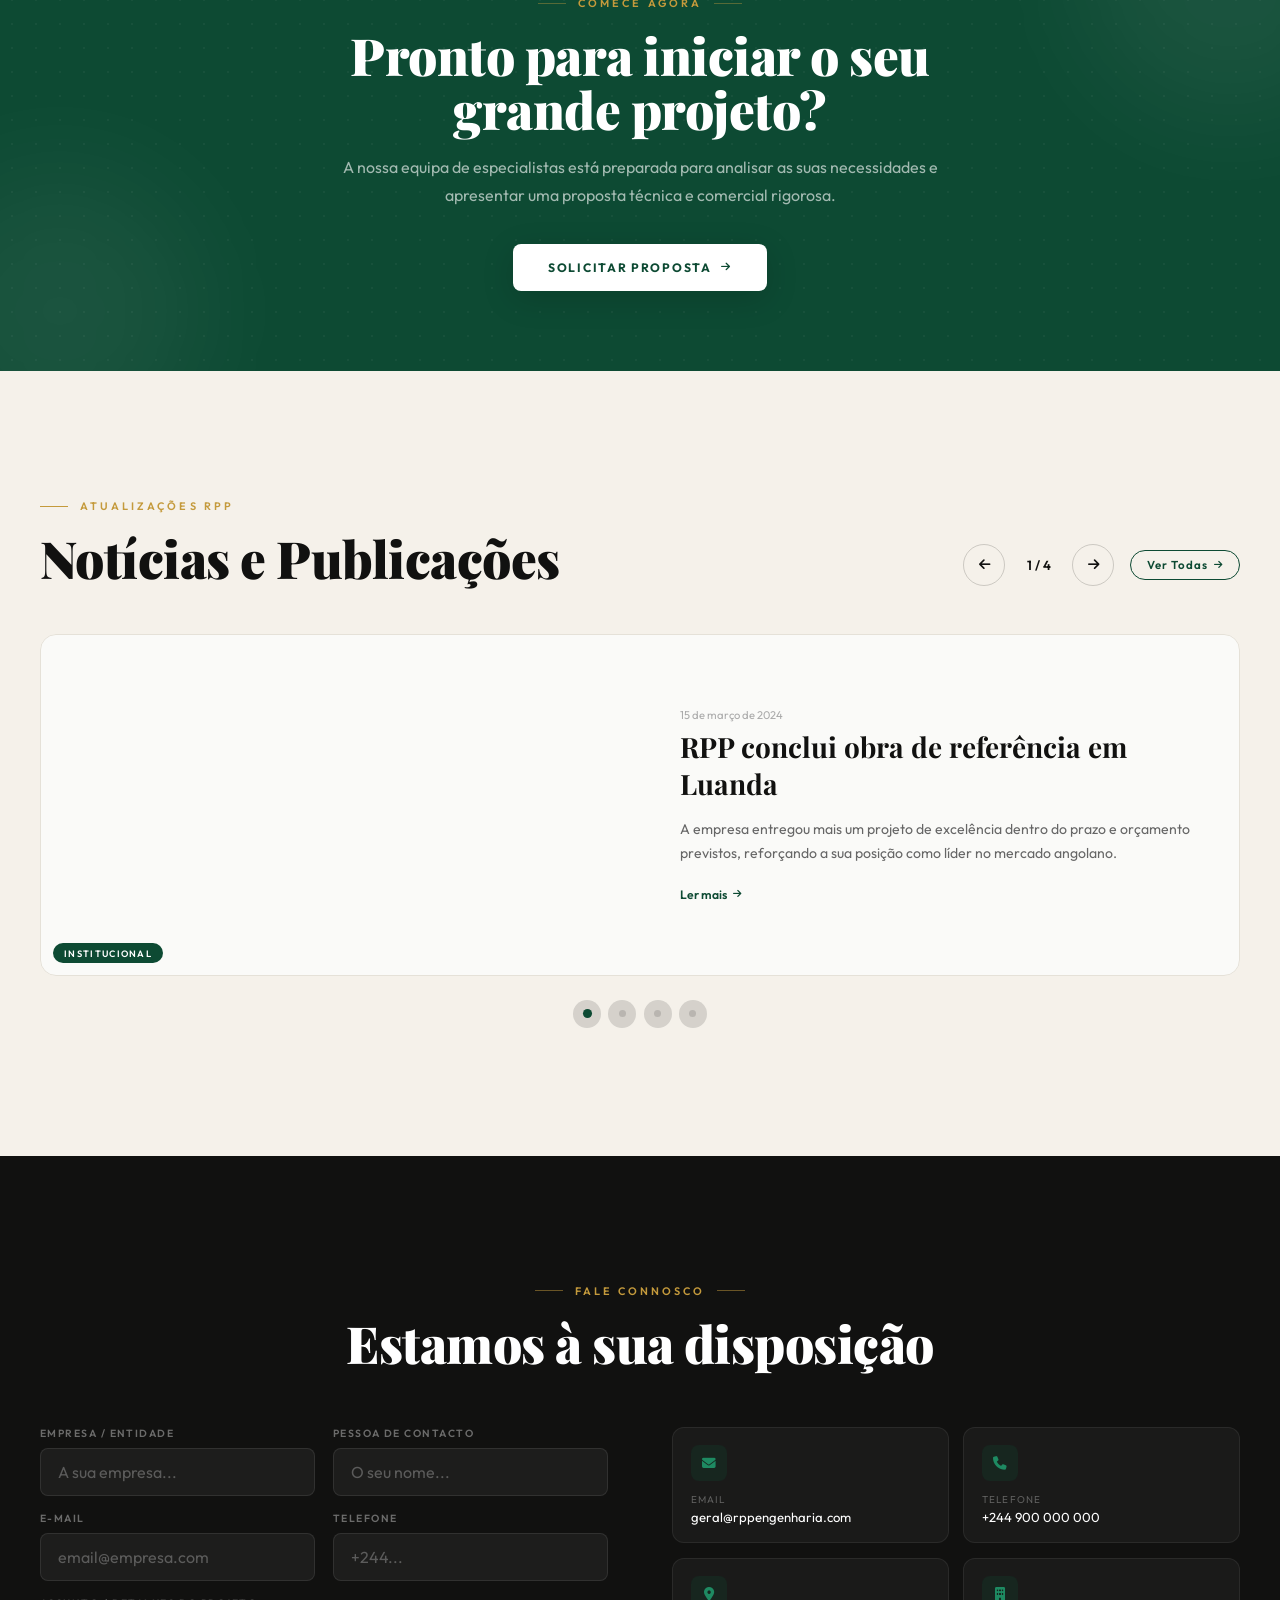
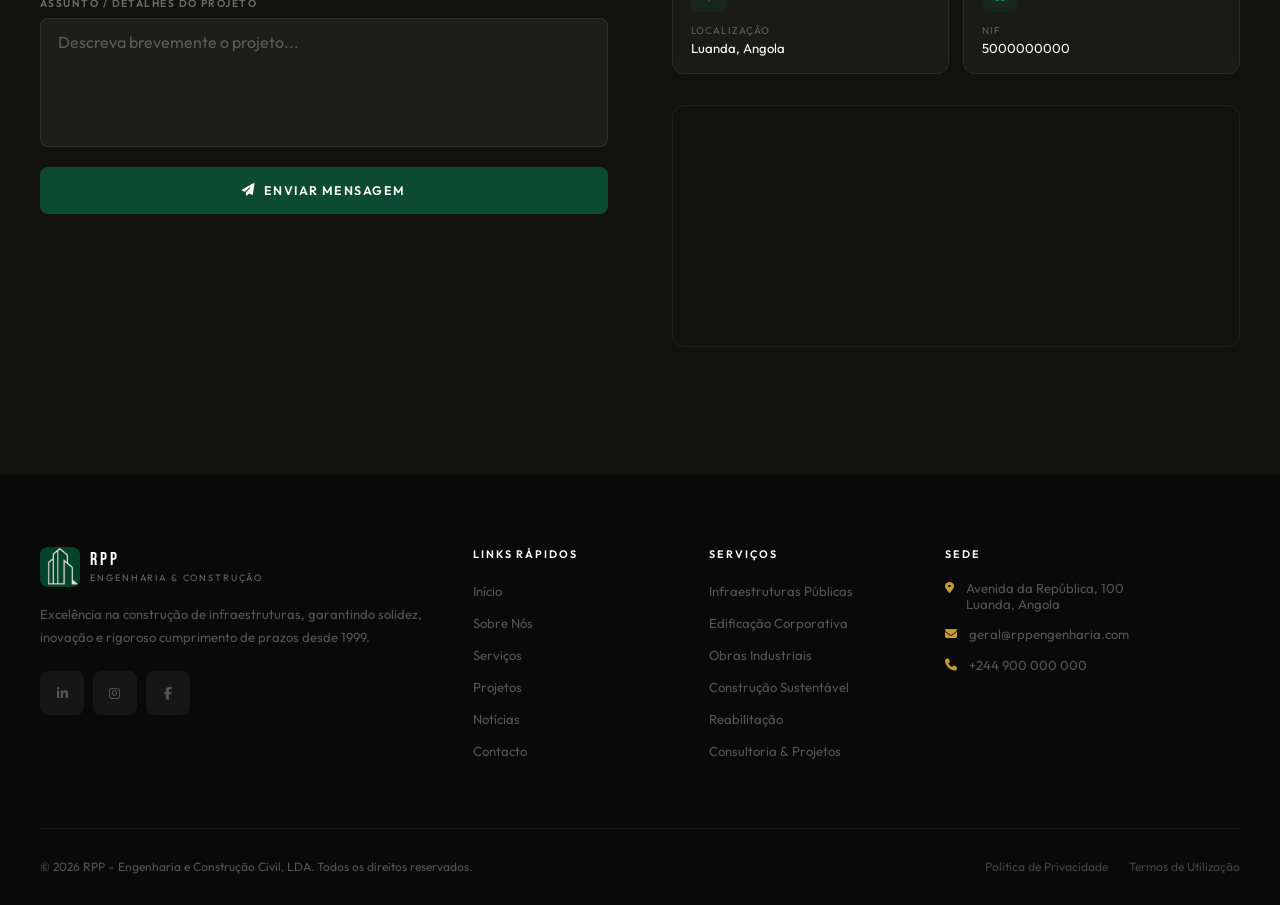
==== commit 1d27703e: "Enviando HOJE" ====
--- a/index.html
+++ b/index.html
@@ -2,7 +2,7 @@
 <html lang="pt">
 <head>
 <meta charset="UTF-8">
-<meta name="viewport" content="width=device-width, initial-scale=1.0">
+<meta name="viewport" content="width=device-width, initial-scale=1.0, viewport-fit=cover">
 <title>RPP – Engenharia e Construção Civil, LDA</title>
 <meta name="description" content="RPP – Engenharia e Construção Civil. Soluções completas em engenharia, infraestruturas e construção civil com excelência internacional.">
 <link rel="preconnect" href="https://fonts.googleapis.com">
@@ -19,75 +19,91 @@
   --ease2:cubic-bezier(0.4,0,0.2,1);
 }
 *,*::before,*::after{box-sizing:border-box;margin:0;padding:0}
-html{scroll-behavior:smooth;font-size:16px}
-body{font-family:'Outfit',sans-serif;color:var(--carvao);background:var(--branco);overflow-x:hidden}
+
+/* iOS Safari fix: smooth scroll via JS, não CSS, para evitar bugs */
+html{font-size:16px}
+body{font-family:'Outfit',sans-serif;color:var(--carvao);background:var(--branco);overflow-x:hidden;-webkit-text-size-adjust:100%;-webkit-font-smoothing:antialiased}
 img{max-width:100%;height:auto;display:block}
 
 /* ── SCROLL PROGRESS ── */
-#scroll-progress{position:fixed;top:0;left:0;height:3px;z-index:9999;background:linear-gradient(90deg,var(--ouro),var(--ouro-lt));width:0%;transition:width .1s linear}
+#scroll-progress{position:fixed;top:0;left:0;height:3px;z-index:9999;background:-webkit-linear-gradient(left,var(--ouro),var(--ouro-lt));background:linear-gradient(90deg,var(--ouro),var(--ouro-lt));width:0%;transition:width .1s linear}
 
 /* ── HEADER ── */
-#cabecalho{position:fixed;top:0;width:100%;z-index:100;transition:background .5s,backdrop-filter .5s}
-#cabecalho .inner{max-width:1280px;margin:0 auto;padding:1.4rem 1.5rem;display:flex;justify-content:space-between;align-items:center;transition:padding .4s}
+#cabecalho{position:fixed;top:0;width:100%;z-index:100;transition:background .5s,-webkit-backdrop-filter .5s;transition:background .5s,backdrop-filter .5s}
+#cabecalho .inner{max-width:1280px;margin:0 auto;padding:1.4rem 1.5rem;display:-webkit-flex;display:flex;-webkit-justify-content:space-between;justify-content:space-between;-webkit-align-items:center;align-items:center;transition:padding .4s}
 @media(min-width:640px){#cabecalho .inner{padding:1.4rem 2.5rem}}
-#cabecalho.scrolled{background:rgba(17,17,16,.95);backdrop-filter:blur(20px);border-bottom:1px solid rgba(196,154,60,.12)}
+#cabecalho.scrolled{background:rgba(17,17,16,.95);-webkit-backdrop-filter:blur(20px);backdrop-filter:blur(20px);border-bottom:1px solid rgba(196,154,60,.12)}
 #cabecalho.scrolled .inner{padding-top:.85rem;padding-bottom:.85rem}
 
-.logo-wrap{display:flex;align-items:center;gap:.65rem;text-decoration:none}
-.logo-mark{width:40px;height:40px;border-radius:8px;background:var(--verde);display:flex;align-items:center;justify-content:center;flex-shrink:0;overflow:hidden}
+.logo-wrap{display:-webkit-flex;display:flex;-webkit-align-items:center;align-items:center;gap:.65rem;text-decoration:none}
+.logo-mark{width:40px;height:40px;border-radius:8px;background:var(--verde);display:-webkit-flex;display:flex;-webkit-align-items:center;align-items:center;-webkit-justify-content:center;justify-content:center;-webkit-flex-shrink:0;flex-shrink:0;overflow:hidden}
 .logo-mark img{width:40px;height:40px;object-fit:cover}
 .logo-name{display:block;font-family:'Bebas Neue',sans-serif;color:#fff;font-size:1.15rem;letter-spacing:.15em;line-height:1}
 .logo-tagline{display:block;color:rgba(255,255,255,.4);font-size:.58rem;letter-spacing:.2em;text-transform:uppercase;margin-top:3px}
 
-nav.desktop{display:none;align-items:center;gap:2rem}
-@media(min-width:1024px){nav.desktop{display:flex}}
+nav.desktop{display:none;-webkit-align-items:center;align-items:center;gap:2rem}
+@media(min-width:1024px){nav.desktop{display:-webkit-flex;display:flex}}
 .nav-link{color:rgba(255,255,255,.75);text-decoration:none;font-size:.78rem;font-weight:500;letter-spacing:.1em;text-transform:uppercase;position:relative;transition:color .3s;white-space:nowrap}
 .nav-link::after{content:'';position:absolute;bottom:-4px;left:0;width:0;height:1px;background:var(--ouro);transition:width .35s var(--ease)}
 .nav-link:hover,.nav-link:focus{color:#fff}.nav-link:hover::after,.nav-link:focus::after{width:100%}
 
-.btn-proposta{display:none;align-items:center;gap:.5rem;border:1px solid rgba(196,154,60,.5);color:var(--ouro-lt);background:transparent;font-size:.72rem;font-weight:600;letter-spacing:.14em;text-transform:uppercase;padding:.55rem 1.2rem;border-radius:4px;text-decoration:none;transition:background .3s,color .3s;white-space:nowrap}
-@media(min-width:1024px){.btn-proposta{display:inline-flex}}
+.btn-proposta{display:none;-webkit-align-items:center;align-items:center;gap:.5rem;border:1px solid rgba(196,154,60,.5);color:var(--ouro-lt);background:transparent;font-size:.72rem;font-weight:600;letter-spacing:.14em;text-transform:uppercase;padding:.55rem 1.2rem;border-radius:4px;text-decoration:none;transition:background .3s,color .3s;white-space:nowrap}
+@media(min-width:1024px){.btn-proposta{display:-webkit-inline-flex;display:inline-flex}}
 .btn-proposta:hover{background:var(--ouro);color:var(--carvao);border-color:var(--ouro)}
 
-#hamburger{display:flex;flex-direction:column;gap:5px;background:none;border:none;cursor:pointer;padding:8px;-webkit-tap-highlight-color:transparent}
+#hamburger{display:-webkit-flex;display:flex;-webkit-flex-direction:column;flex-direction:column;gap:5px;background:none;border:none;cursor:pointer;padding:8px;-webkit-tap-highlight-color:transparent;touch-action:manipulation}
 @media(min-width:1024px){#hamburger{display:none}}
 .ham-line{display:block;height:1.5px;background:#fff;transition:all .35s var(--ease)}
 .ham-line:nth-child(1){width:24px}.ham-line:nth-child(2){width:16px}.ham-line:nth-child(3){width:24px}
-#hamburger.open .ham-line:nth-child(1){transform:translateY(6.5px) rotate(45deg);width:24px}
-#hamburger.open .ham-line:nth-child(2){opacity:0;transform:scaleX(0)}
-#hamburger.open .ham-line:nth-child(3){transform:translateY(-6.5px) rotate(-45deg)}
+#hamburger.open .ham-line:nth-child(1){-webkit-transform:translateY(6.5px) rotate(45deg);transform:translateY(6.5px) rotate(45deg);width:24px}
+#hamburger.open .ham-line:nth-child(2){opacity:0;-webkit-transform:scaleX(0);transform:scaleX(0)}
+#hamburger.open .ham-line:nth-child(3){-webkit-transform:translateY(-6.5px) rotate(-45deg);transform:translateY(-6.5px) rotate(-45deg)}
 
 /* ── MOBILE MENU ── */
-#mobile-menu{position:fixed;inset:0;z-index:90;background:rgba(17,17,16,.97);backdrop-filter:blur(20px);display:flex;flex-direction:column;align-items:center;justify-content:center;gap:.2rem;opacity:0;pointer-events:none;transition:opacity .4s var(--ease2)}
+#mobile-menu{position:fixed;inset:0;z-index:90;background:rgba(17,17,16,.97);-webkit-backdrop-filter:blur(20px);backdrop-filter:blur(20px);display:-webkit-flex;display:flex;-webkit-flex-direction:column;flex-direction:column;-webkit-align-items:center;align-items:center;-webkit-justify-content:center;justify-content:center;gap:.2rem;opacity:0;pointer-events:none;transition:opacity .4s var(--ease2)}
 #mobile-menu.open{opacity:1;pointer-events:auto}
-.mobile-nav-link{color:rgba(255,255,255,.65);text-decoration:none;font-family:'Playfair Display',serif;font-size:clamp(1.8rem,6vw,2.8rem);font-weight:700;padding:.35rem 0;transition:color .3s}
+.mobile-nav-link{color:rgba(255,255,255,.65);text-decoration:none;font-family:'Playfair Display',serif;font-size:clamp(1.8rem,6vw,2.8rem);font-weight:700;padding:.35rem 0;transition:color .3s;-webkit-tap-highlight-color:transparent;touch-action:manipulation}
 .mobile-nav-link:hover{color:var(--ouro-lt)}
-.mobile-cta{margin-top:2rem;border:1px solid rgba(196,154,60,.45);color:var(--ouro-lt);font-size:.78rem;font-weight:600;letter-spacing:.18em;text-transform:uppercase;padding:.8rem 2rem;border-radius:4px;text-decoration:none;transition:background .3s,color .3s}
+.mobile-cta{margin-top:2rem;border:1px solid rgba(196,154,60,.45);color:var(--ouro-lt);font-size:.78rem;font-weight:600;letter-spacing:.18em;text-transform:uppercase;padding:.8rem 2rem;border-radius:4px;text-decoration:none;transition:background .3s,color .3s;-webkit-tap-highlight-color:transparent;touch-action:manipulation}
 .mobile-cta:hover{background:var(--ouro);color:var(--carvao)}
 
-/* ── HERO ── */
-#inicio{position:relative;min-height:100svh;display:flex;align-items:flex-end;overflow:hidden}
-.hero-bg{position:absolute;inset:0;background:url('https://images.unsplash.com/photo-1503387762-592deb58ef4e?auto=format&fit=crop&w=1920&q=80') center/cover;transform:scale(1.08);animation:heroZoom 18s ease-out forwards}
-@keyframes heroZoom{to{transform:scale(1)}}
-.hero-overlay{position:absolute;inset:0;background:linear-gradient(to top,rgba(17,17,16,.97) 0%,rgba(17,17,16,.6) 45%,rgba(17,17,16,.25) 100%)}
+/* ── HERO ── 
+   iOS FIX: usar altura calculada via JS para evitar bug do safari address bar
+   Fallback: min-height com 100vh primeiro, depois 100svh para browsers que suportam
+*/
+#inicio{
+  position:relative;
+  min-height:100vh; /* fallback para iOS antigo */
+  min-height:-webkit-fill-available; /* iOS Safari fix */
+  display:-webkit-flex;
+  display:flex;
+  -webkit-align-items:flex-end;
+  align-items:flex-end;
+  overflow:hidden
+}
+.hero-bg{position:absolute;inset:0;background:url('https://images.unsplash.com/photo-1503387762-592deb58ef4e?auto=format&fit=crop&w=1920&q=80') center center/cover no-repeat;-webkit-transform:scale(1.08);transform:scale(1.08);-webkit-animation:heroZoom 18s ease-out forwards;animation:heroZoom 18s ease-out forwards}
+@-webkit-keyframes heroZoom{to{-webkit-transform:scale(1);transform:scale(1)}}
+@keyframes heroZoom{to{-webkit-transform:scale(1);transform:scale(1)}}
+.hero-overlay{position:absolute;inset:0;background:-webkit-linear-gradient(bottom,rgba(17,17,16,.97) 0%,rgba(17,17,16,.6) 45%,rgba(17,17,16,.25) 100%);background:linear-gradient(to top,rgba(17,17,16,.97) 0%,rgba(17,17,16,.6) 45%,rgba(17,17,16,.25) 100%)}
 .hero-grain{position:absolute;inset:0;opacity:.04;pointer-events:none;background-image:url("data:image/svg+xml,%3Csvg viewBox='0 0 256 256' xmlns='http://www.w3.org/2000/svg'%3E%3Cfilter id='n'%3E%3CfeTurbulence type='fractalNoise' baseFrequency='0.9' numOctaves='4' stitchTiles='stitch'/%3E%3C/filter%3E%3Crect width='100%25' height='100%25' filter='url(%23n)'/%3E%3C/svg%3E");background-size:200px}
 .hero-inner{position:relative;width:100%;max-width:1280px;margin:0 auto;padding:0 1.5rem 4rem}
 @media(min-width:640px){.hero-inner{padding:0 2.5rem 6rem}}
 
-.hero-eyebrow{display:inline-flex;align-items:center;gap:.6rem;font-size:.7rem;font-weight:600;letter-spacing:.3em;text-transform:uppercase;color:var(--ouro-lt);opacity:0;animation:fadeUp .8s var(--ease) .4s forwards}
-.hero-eyebrow .dot{width:4px;height:4px;border-radius:50%;background:var(--ouro);flex-shrink:0}
+.hero-eyebrow{display:-webkit-inline-flex;display:inline-flex;-webkit-align-items:center;align-items:center;gap:.6rem;font-size:.7rem;font-weight:600;letter-spacing:.3em;text-transform:uppercase;color:var(--ouro-lt);opacity:0;-webkit-animation:fadeUp .8s var(--ease) .4s forwards;animation:fadeUp .8s var(--ease) .4s forwards}
+.hero-eyebrow .dot{width:4px;height:4px;border-radius:50%;background:var(--ouro);-webkit-flex-shrink:0;flex-shrink:0}
 .hero-headline{font-family:'Playfair Display',serif;font-weight:900;color:#fff;font-size:clamp(2.8rem,8vw,7.5rem);line-height:.95;letter-spacing:-.02em;margin-top:1rem}
 .hero-headline .line{display:block;overflow:hidden}
-.hero-headline .line span{display:block;opacity:0;animation:slideUp .9s var(--ease) forwards}
-.hero-headline .line:nth-child(1) span{animation-delay:.55s}
-.hero-headline .line:nth-child(2) span{animation-delay:.70s}
-.hero-headline .line:nth-child(3) span{animation-delay:.85s}
+.hero-headline .line span{display:block;opacity:0;-webkit-animation:slideUp .9s var(--ease) forwards;animation:slideUp .9s var(--ease) forwards}
+.hero-headline .line:nth-child(1) span{-webkit-animation-delay:.55s;animation-delay:.55s}
+.hero-headline .line:nth-child(2) span{-webkit-animation-delay:.70s;animation-delay:.70s}
+.hero-headline .line:nth-child(3) span{-webkit-animation-delay:.85s;animation-delay:.85s}
+/* iOS FIX: -webkit-text-stroke necessita prefixo */
 .hero-headline .outline{-webkit-text-stroke:1px rgba(255,255,255,.3);color:transparent}
-.hero-subtext{color:rgba(255,255,255,.55);font-size:clamp(.9rem,2vw,1.05rem);line-height:1.75;max-width:560px;margin-top:1.5rem;opacity:0;animation:fadeUp .9s var(--ease) 1s forwards}
-.hero-actions{display:flex;flex-wrap:wrap;gap:.85rem;margin-top:2rem;opacity:0;animation:fadeUp .9s var(--ease) 1.15s forwards}
-.hero-stats{display:grid;grid-template-columns:repeat(2,1fr);margin-top:3.5rem;border:1px solid rgba(255,255,255,.07);border-radius:12px;overflow:hidden;opacity:0;animation:fadeUp .9s var(--ease) 1.3s forwards}
+.hero-subtext{color:rgba(255,255,255,.55);font-size:clamp(.9rem,2vw,1.05rem);line-height:1.75;max-width:560px;margin-top:1.5rem;opacity:0;-webkit-animation:fadeUp .9s var(--ease) 1s forwards;animation:fadeUp .9s var(--ease) 1s forwards}
+.hero-actions{display:-webkit-flex;display:flex;-webkit-flex-wrap:wrap;flex-wrap:wrap;gap:.85rem;margin-top:2rem;opacity:0;-webkit-animation:fadeUp .9s var(--ease) 1.15s forwards;animation:fadeUp .9s var(--ease) 1.15s forwards}
+.hero-stats{display:-webkit-grid;display:grid;grid-template-columns:repeat(2,1fr);margin-top:3.5rem;border:1px solid rgba(255,255,255,.07);border-radius:12px;overflow:hidden;opacity:0;-webkit-animation:fadeUp .9s var(--ease) 1.3s forwards;animation:fadeUp .9s var(--ease) 1.3s forwards}
 @media(min-width:480px){.hero-stats{grid-template-columns:repeat(4,1fr)}}
-.stat-cell{padding:1.2rem 1rem;text-align:center;background:rgba(17,17,16,.75);backdrop-filter:blur(12px);border-right:1px solid rgba(255,255,255,.05)}
+.stat-cell{padding:1.2rem 1rem;text-align:center;background:rgba(17,17,16,.75);-webkit-backdrop-filter:blur(12px);backdrop-filter:blur(12px);border-right:1px solid rgba(255,255,255,.05)}
 .stat-cell:last-child{border-right:none}
 @media(min-width:640px){.stat-cell{padding:1.4rem 1.5rem}}
 .stat-value{display:block;font-family:'Bebas Neue',sans-serif;color:var(--ouro-lt);font-size:2rem;letter-spacing:.03em;line-height:1}
@@ -95,37 +111,39 @@
 .stat-label{display:block;color:rgba(255,255,255,.38);font-size:.6rem;letter-spacing:.18em;text-transform:uppercase;margin-top:.3rem}
 
 /* ── SECTION ATOMS ── */
-.section-eyebrow{display:flex;align-items:center;gap:.75rem;margin-bottom:1.2rem}
-.section-eyebrow .rule{height:1px;width:28px;background:var(--ouro);flex-shrink:0}
+.section-eyebrow{display:-webkit-flex;display:flex;-webkit-align-items:center;align-items:center;gap:.75rem;margin-bottom:1.2rem}
+.section-eyebrow .rule{height:1px;width:28px;background:var(--ouro);-webkit-flex-shrink:0;flex-shrink:0}
 .section-eyebrow span{font-size:.68rem;font-weight:600;letter-spacing:.28em;text-transform:uppercase;color:var(--ouro)}
 .section-title{font-family:'Playfair Display',serif;font-weight:900;font-size:clamp(2rem,4vw,3.8rem);line-height:1.05;letter-spacing:-.01em}
 .section-header-center{text-align:center;max-width:640px;margin:0 auto 4rem}
-.section-header-center .section-eyebrow{justify-content:center}
+.section-header-center .section-eyebrow{-webkit-justify-content:center;justify-content:center}
 .section-header-center p{color:#666;line-height:1.75;margin-top:.9rem;font-size:.95rem}
 
 /* ── REVEAL ── */
-.reveal{opacity:0;transform:translateY(28px);transition:opacity .85s var(--ease),transform .85s var(--ease)}
-.reveal.in-view{opacity:1;transform:translateY(0)}
+.reveal{opacity:0;-webkit-transform:translateY(28px);transform:translateY(28px);transition:opacity .85s var(--ease),-webkit-transform .85s var(--ease);transition:opacity .85s var(--ease),transform .85s var(--ease)}
+.reveal.in-view{opacity:1;-webkit-transform:translateY(0);transform:translateY(0)}
 
 /* ── BUTTONS ── */
-.btn-primary{display:inline-flex;align-items:center;gap:.55rem;background:var(--verde);color:#fff;font-size:.78rem;font-weight:600;letter-spacing:.12em;text-transform:uppercase;padding:.9rem 1.8rem;border-radius:6px;text-decoration:none;transition:background .3s,transform .3s;-webkit-tap-highlight-color:transparent}
-.btn-primary:hover{background:var(--verde-lt);transform:translateY(-2px)}
-.btn-primary .arrow{transition:transform .3s var(--ease)}
-.btn-primary:hover .arrow{transform:translateX(4px)}
-.btn-ghost{display:inline-flex;align-items:center;gap:.55rem;border:1px solid rgba(255,255,255,.25);color:rgba(255,255,255,.8);font-size:.78rem;font-weight:600;letter-spacing:.12em;text-transform:uppercase;padding:.9rem 1.8rem;border-radius:6px;text-decoration:none;transition:border-color .3s,color .3s,transform .3s}
-.btn-ghost:hover{border-color:rgba(255,255,255,.65);color:#fff;transform:translateY(-2px)}
+.btn-primary{display:-webkit-inline-flex;display:inline-flex;-webkit-align-items:center;align-items:center;gap:.55rem;background:var(--verde);color:#fff;font-size:.78rem;font-weight:600;letter-spacing:.12em;text-transform:uppercase;padding:.9rem 1.8rem;border-radius:6px;text-decoration:none;transition:background .3s,-webkit-transform .3s;transition:background .3s,transform .3s;-webkit-tap-highlight-color:transparent;touch-action:manipulation}
+.btn-primary:hover{background:var(--verde-lt);-webkit-transform:translateY(-2px);transform:translateY(-2px)}
+.btn-primary .arrow{transition:-webkit-transform .3s var(--ease);transition:transform .3s var(--ease)}
+.btn-primary:hover .arrow{-webkit-transform:translateX(4px);transform:translateX(4px)}
+.btn-ghost{display:-webkit-inline-flex;display:inline-flex;-webkit-align-items:center;align-items:center;gap:.55rem;border:1px solid rgba(255,255,255,.25);color:rgba(255,255,255,.8);font-size:.78rem;font-weight:600;letter-spacing:.12em;text-transform:uppercase;padding:.9rem 1.8rem;border-radius:6px;text-decoration:none;transition:border-color .3s,color .3s,-webkit-transform .3s;transition:border-color .3s,color .3s,transform .3s;-webkit-tap-highlight-color:transparent;touch-action:manipulation}
+.btn-ghost:hover{border-color:rgba(255,255,255,.65);color:#fff;-webkit-transform:translateY(-2px);transform:translateY(-2px)}
 
 /* ── SOBRE ── */
 #sobre{padding:6rem 0;background:var(--creme)}
 @media(min-width:768px){#sobre{padding:8rem 0}}
 #sobre .inner{max-width:1280px;margin:0 auto;padding:0 1.5rem}
 @media(min-width:640px){#sobre .inner{padding:0 2.5rem}}
-.grid-2{display:grid;gap:3.5rem;align-items:center}
+.grid-2{display:-webkit-grid;display:grid;gap:3.5rem;-webkit-align-items:center;align-items:center}
 @media(min-width:1024px){.grid-2{grid-template-columns:1fr 1fr;gap:5rem}}
 .img-frame{position:relative}
-.img-frame-inner{position:relative;border-radius:16px;overflow:hidden;aspect-ratio:4/5}
-.img-frame-inner img{width:100%;height:100%;object-fit:cover}
-.img-frame-inner::after{content:'';position:absolute;inset:0;background:linear-gradient(to top,rgba(17,17,16,.3),transparent 60%)}
+.img-frame-inner{position:relative;border-radius:16px;overflow:hidden}
+/* iOS FIX: aspect-ratio pode não funcionar em iOS < 15, usar padding-top hack */
+.img-frame-inner{padding-top:125%;height:0} /* 4:5 ratio = 125% */
+.img-frame-inner img{position:absolute;top:0;left:0;width:100%;height:100%;object-fit:cover}
+.img-frame-inner::after{content:'';position:absolute;inset:0;background:-webkit-linear-gradient(top,transparent 60%,rgba(17,17,16,.3));background:linear-gradient(to top,rgba(17,17,16,.3),transparent 60%)}
 .img-badge{position:absolute;bottom:-1.2rem;right:-1.2rem;background:var(--verde);color:#fff;border-radius:12px;padding:1.2rem 1.5rem;box-shadow:0 20px 60px rgba(13,74,51,.4);display:none}
 @media(min-width:640px){.img-badge{display:block}}
 .img-badge .num{font-family:'Bebas Neue',sans-serif;font-size:2.6rem;line-height:1}
@@ -134,12 +152,12 @@
 @media(min-width:640px){.img-accent{display:block}}
 .sobre-content .section-title{color:var(--carvao)}
 .sobre-desc{color:#555;line-height:1.8;margin-top:1.4rem;font-size:.95rem}
-.values-grid{display:grid;grid-template-columns:1fr 1fr;gap:1.2rem;margin-top:1.8rem}
+.values-grid{display:-webkit-grid;display:grid;grid-template-columns:1fr 1fr;gap:1.2rem;margin-top:1.8rem}
 .value-item{border-left:2px solid var(--ouro);padding-left:1rem}
 .value-item h4{font-size:.88rem;font-weight:600;color:var(--carvao);margin-bottom:.3rem}
 .value-item p{font-size:.8rem;color:#666;line-height:1.6}
-.cert-list{display:flex;flex-wrap:wrap;gap:.8rem 1.2rem;margin-top:1.8rem}
-.cert-item{display:flex;align-items:center;gap:.4rem;font-size:.78rem;color:#555}
+.cert-list{display:-webkit-flex;display:flex;-webkit-flex-wrap:wrap;flex-wrap:wrap;gap:.8rem 1.2rem;margin-top:1.8rem}
+.cert-item{display:-webkit-flex;display:flex;-webkit-align-items:center;align-items:center;gap:.4rem;font-size:.78rem;color:#555}
 .cert-item i{color:var(--ouro);font-size:.72rem}
 
 /* ── SERVIÇOS ── */
@@ -147,23 +165,23 @@
 @media(min-width:768px){#servicos{padding:8rem 0}}
 #servicos .inner{max-width:1280px;margin:0 auto;padding:0 1.5rem}
 @media(min-width:640px){#servicos .inner{padding:0 2.5rem}}
-.servicos-grid{display:grid;gap:1rem}
+.servicos-grid{display:-webkit-grid;display:grid;gap:1rem}
 @media(min-width:480px){.servicos-grid{grid-template-columns:repeat(2,1fr)}}
 @media(min-width:1024px){.servicos-grid{grid-template-columns:repeat(3,1fr)}}
-.servico-card{background:var(--creme);border:1px solid #E5E1D8;border-radius:14px;padding:1.75rem;transition:border-color .4s,box-shadow .4s,transform .4s var(--ease);position:relative;overflow:hidden}
-.servico-card::before{content:'';position:absolute;top:0;left:0;right:0;height:2px;background:linear-gradient(90deg,var(--verde),var(--ouro));transform:scaleX(0);transform-origin:left;transition:transform .5s var(--ease)}
-.servico-card:hover{border-color:transparent;box-shadow:0 16px 48px rgba(0,0,0,.09);transform:translateY(-4px)}
-.servico-card:hover::before{transform:scaleX(1)}
+.servico-card{background:var(--creme);border:1px solid #E5E1D8;border-radius:14px;padding:1.75rem;transition:border-color .4s,box-shadow .4s,-webkit-transform .4s var(--ease);transition:border-color .4s,box-shadow .4s,transform .4s var(--ease);position:relative;overflow:hidden}
+.servico-card::before{content:'';position:absolute;top:0;left:0;right:0;height:2px;background:-webkit-linear-gradient(left,var(--verde),var(--ouro));background:linear-gradient(90deg,var(--verde),var(--ouro));-webkit-transform:scaleX(0);transform:scaleX(0);-webkit-transform-origin:left;transform-origin:left;transition:-webkit-transform .5s var(--ease);transition:transform .5s var(--ease)}
+.servico-card:hover{border-color:transparent;box-shadow:0 16px 48px rgba(0,0,0,.09);-webkit-transform:translateY(-4px);transform:translateY(-4px)}
+.servico-card:hover::before{-webkit-transform:scaleX(1);transform:scaleX(1)}
 .servico-card.featured{background:var(--verde);border-color:var(--verde)}
-.servico-card.featured::before{background:linear-gradient(90deg,var(--ouro),var(--ouro-lt));transform:scaleX(1)}
-.servico-icon{width:48px;height:48px;border-radius:10px;background:rgba(13,74,51,.1);color:var(--verde);display:flex;align-items:center;justify-content:center;font-size:1.1rem;margin-bottom:1.2rem;transition:background .4s,color .4s}
+.servico-card.featured::before{background:-webkit-linear-gradient(left,var(--ouro),var(--ouro-lt));background:linear-gradient(90deg,var(--ouro),var(--ouro-lt));-webkit-transform:scaleX(1);transform:scaleX(1)}
+.servico-icon{width:48px;height:48px;border-radius:10px;background:rgba(13,74,51,.1);color:var(--verde);display:-webkit-flex;display:flex;-webkit-align-items:center;align-items:center;-webkit-justify-content:center;justify-content:center;font-size:1.1rem;margin-bottom:1.2rem;transition:background .4s,color .4s}
 .servico-card:hover .servico-icon:not(.feat-icon){background:var(--verde);color:#fff}
 .feat-icon{background:rgba(255,255,255,.12);color:#fff}
 .servico-title{font-size:.95rem;font-weight:600;color:var(--carvao);margin-bottom:.55rem}
 .servico-card.featured .servico-title{color:#fff}
 .servico-desc{font-size:.82rem;color:#666;line-height:1.7}
 .servico-card.featured .servico-desc{color:rgba(255,255,255,.6)}
-.servico-link{display:inline-flex;align-items:center;gap:.4rem;font-size:.76rem;font-weight:600;color:var(--verde);text-decoration:none;margin-top:1.2rem;transition:gap .3s}
+.servico-link{display:-webkit-inline-flex;display:inline-flex;-webkit-align-items:center;align-items:center;gap:.4rem;font-size:.76rem;font-weight:600;color:var(--verde);text-decoration:none;margin-top:1.2rem;transition:gap .3s;-webkit-tap-highlight-color:transparent;touch-action:manipulation}
 .servico-card.featured .servico-link{color:rgba(255,255,255,.75)}
 .servico-link:hover{gap:.7rem}
 
@@ -172,38 +190,41 @@
 @media(min-width:768px){#projetos{padding:8rem 0}}
 #projetos .inner{max-width:1280px;margin:0 auto;padding:0 1.5rem}
 @media(min-width:640px){#projetos .inner{padding:0 2.5rem}}
-.projetos-header{display:flex;flex-direction:column;gap:1.5rem;margin-bottom:3rem}
-@media(min-width:768px){.projetos-header{flex-direction:row;align-items:flex-end;justify-content:space-between}}
+.projetos-header{display:-webkit-flex;display:flex;-webkit-flex-direction:column;flex-direction:column;gap:1.5rem;margin-bottom:3rem}
+@media(min-width:768px){.projetos-header{-webkit-flex-direction:row;flex-direction:row;-webkit-align-items:flex-end;align-items:flex-end;-webkit-justify-content:space-between;justify-content:space-between}}
 .projetos-header .section-title{color:#fff}
-.filter-group{display:flex;flex-wrap:wrap;gap:.5rem}
-.filter-btn{background:none;border:1px solid rgba(255,255,255,.14);color:rgba(255,255,255,.5);cursor:pointer;font-family:'Outfit',sans-serif;font-size:.68rem;font-weight:500;letter-spacing:.1em;text-transform:uppercase;padding:.42rem .9rem;border-radius:100px;transition:all .3s;-webkit-tap-highlight-color:transparent}
+.filter-group{display:-webkit-flex;display:flex;-webkit-flex-wrap:wrap;flex-wrap:wrap;gap:.5rem}
+.filter-btn{background:none;border:1px solid rgba(255,255,255,.14);color:rgba(255,255,255,.5);cursor:pointer;font-family:'Outfit',sans-serif;font-size:.68rem;font-weight:500;letter-spacing:.1em;text-transform:uppercase;padding:.42rem .9rem;border-radius:100px;transition:all .3s;-webkit-tap-highlight-color:transparent;touch-action:manipulation}
 .filter-btn:hover{color:#fff;border-color:rgba(255,255,255,.38)}
 .filter-btn.active{background:var(--ouro);border-color:var(--ouro);color:var(--carvao);font-weight:600}
-.projects-grid{display:grid;gap:1rem}
+.projects-grid{display:-webkit-grid;display:grid;gap:1rem}
 @media(min-width:480px){.projects-grid{grid-template-columns:repeat(2,1fr)}}
 @media(min-width:1024px){.projects-grid{grid-template-columns:repeat(3,1fr)}}
-.project-card{position:relative;border-radius:14px;overflow:hidden;cursor:pointer;background:#1a1a18;transition:transform .5s var(--ease),box-shadow .5s}
-.project-card:hover{transform:translateY(-5px);box-shadow:0 24px 64px rgba(0,0,0,.5)}
+.project-card{position:relative;border-radius:14px;overflow:hidden;cursor:pointer;background:#1a1a18;transition:-webkit-transform .5s var(--ease),transform .5s var(--ease),box-shadow .5s}
+.project-card:hover{-webkit-transform:translateY(-5px);transform:translateY(-5px);box-shadow:0 24px 64px rgba(0,0,0,.5)}
 .card-img{position:relative;overflow:hidden}
-.card-img img{width:100%;height:200px;object-fit:cover;transition:transform .8s var(--ease),filter .5s;filter:brightness(.85)}
+/* iOS FIX: usar altura fixa em vez de aspect-ratio para compatibilidade */
+.card-img img{width:100%;height:200px;object-fit:cover;transition:-webkit-transform .8s var(--ease),transform .8s var(--ease),filter .5s;filter:brightness(.85)}
 @media(min-width:640px){.card-img img{height:240px}}
-.project-card:hover .card-img img{transform:scale(1.07);filter:brightness(.65)}
-.card-img-overlay{position:absolute;inset:0;background:linear-gradient(to top,rgba(17,17,16,.95) 0%,rgba(17,17,16,.3) 60%,transparent 100%)}
-.card-badge{position:absolute;top:.9rem;left:.9rem;background:rgba(17,17,16,.7);backdrop-filter:blur(8px);border:1px solid rgba(255,255,255,.1);color:rgba(255,255,255,.7);font-size:.6rem;font-weight:600;letter-spacing:.14em;text-transform:uppercase;padding:.28rem .7rem;border-radius:100px}
-.card-expand{position:absolute;top:.9rem;right:.9rem;width:34px;height:34px;border-radius:50%;background:rgba(255,255,255,.1);backdrop-filter:blur(8px);border:1px solid rgba(255,255,255,.18);color:#fff;display:flex;align-items:center;justify-content:center;font-size:.72rem;opacity:0;transform:scale(.8);transition:opacity .3s,transform .3s var(--ease);cursor:pointer}
-.project-card:hover .card-expand{opacity:1;transform:scale(1)}
+.project-card:hover .card-img img{-webkit-transform:scale(1.07);transform:scale(1.07);filter:brightness(.65)}
+.card-img-overlay{position:absolute;inset:0;background:-webkit-linear-gradient(top,transparent 40%,rgba(17,17,16,.3) 60%,rgba(17,17,16,.95));background:linear-gradient(to top,rgba(17,17,16,.95) 0%,rgba(17,17,16,.3) 60%,transparent 100%)}
+.card-badge{position:absolute;top:.9rem;left:.9rem;background:rgba(17,17,16,.7);-webkit-backdrop-filter:blur(8px);backdrop-filter:blur(8px);border:1px solid rgba(255,255,255,.1);color:rgba(255,255,255,.7);font-size:.6rem;font-weight:600;letter-spacing:.14em;text-transform:uppercase;padding:.28rem .7rem;border-radius:100px}
+.card-expand{position:absolute;top:.9rem;right:.9rem;width:34px;height:34px;border-radius:50%;background:rgba(255,255,255,.1);-webkit-backdrop-filter:blur(8px);backdrop-filter:blur(8px);border:1px solid rgba(255,255,255,.18);color:#fff;display:-webkit-flex;display:flex;-webkit-align-items:center;align-items:center;-webkit-justify-content:center;justify-content:center;font-size:.72rem;opacity:0;-webkit-transform:scale(.8);transform:scale(.8);transition:opacity .3s,-webkit-transform .3s var(--ease);transition:opacity .3s,transform .3s var(--ease);cursor:pointer;-webkit-tap-highlight-color:transparent;touch-action:manipulation}
+.project-card:hover .card-expand{opacity:1;-webkit-transform:scale(1);transform:scale(1)}
+/* iOS: mostrar expand sempre em touch devices */
+@media(hover:none){.card-expand{opacity:1;-webkit-transform:scale(1);transform:scale(1)}}
 .card-body{padding:1.1rem 1.3rem 1.3rem}
-.card-meta{display:flex;justify-content:space-between;align-items:flex-start;gap:.5rem}
+.card-meta{display:-webkit-flex;display:flex;-webkit-justify-content:space-between;justify-content:space-between;-webkit-align-items:flex-start;align-items:flex-start;gap:.5rem}
 .card-title{font-size:.95rem;font-weight:600;color:#fff;line-height:1.3}
-.card-year{font-family:'Bebas Neue',sans-serif;color:var(--ouro-lt);font-size:.95rem;flex-shrink:0}
+.card-year{font-family:'Bebas Neue',sans-serif;color:var(--ouro-lt);font-size:.95rem;-webkit-flex-shrink:0;flex-shrink:0}
 .card-location{color:rgba(255,255,255,.38);font-size:.75rem;margin-top:.25rem}
 .card-location i{color:var(--ouro);font-size:.65rem;margin-right:.2rem}
-.card-footer{display:flex;justify-content:space-between;align-items:center;margin-top:.9rem;padding-top:.9rem;border-top:1px solid rgba(255,255,255,.07)}
+.card-footer{display:-webkit-flex;display:flex;-webkit-justify-content:space-between;justify-content:space-between;-webkit-align-items:center;align-items:center;margin-top:.9rem;padding-top:.9rem;border-top:1px solid rgba(255,255,255,.07)}
 .card-dim-label{font-size:.62rem;color:rgba(255,255,255,.28);text-transform:uppercase;letter-spacing:.14em}
 .card-dim-value{font-size:.82rem;font-weight:600;color:var(--verde-lt)}
 .projetos-cta{text-align:center;margin-top:3rem}
-.projetos-cta a{display:inline-flex;align-items:center;gap:.6rem;border:1px solid rgba(255,255,255,.16);color:rgba(255,255,255,.7);font-size:.76rem;font-weight:600;letter-spacing:.14em;text-transform:uppercase;padding:.9rem 2rem;border-radius:8px;text-decoration:none;transition:background .3s,color .3s,border-color .3s,transform .3s}
-.projetos-cta a:hover{background:#fff;color:var(--carvao);border-color:#fff;transform:translateY(-2px)}
+.projetos-cta a{display:-webkit-inline-flex;display:inline-flex;-webkit-align-items:center;align-items:center;gap:.6rem;border:1px solid rgba(255,255,255,.16);color:rgba(255,255,255,.7);font-size:.76rem;font-weight:600;letter-spacing:.14em;text-transform:uppercase;padding:.9rem 2rem;border-radius:8px;text-decoration:none;transition:background .3s,color .3s,border-color .3s,-webkit-transform .3s;transition:background .3s,color .3s,border-color .3s,transform .3s;-webkit-tap-highlight-color:transparent;touch-action:manipulation}
+.projetos-cta a:hover{background:#fff;color:var(--carvao);border-color:#fff;-webkit-transform:translateY(-2px);transform:translateY(-2px)}
 
 /* ── SUSTENTABILIDADE ── */
 #sustentabilidade{padding:6rem 0;background:#081524;position:relative;overflow:hidden}
@@ -211,19 +232,20 @@
 #sustentabilidade .dot-grid{position:absolute;inset:0;opacity:.04;background-image:radial-gradient(circle,white 1px,transparent 0);background-size:28px 28px}
 #sustentabilidade .inner{max-width:1280px;margin:0 auto;padding:0 1.5rem;position:relative}
 @media(min-width:640px){#sustentabilidade .inner{padding:0 2.5rem}}
-.sust-grid{display:grid;gap:4rem;align-items:center}
+.sust-grid{display:-webkit-grid;display:grid;gap:4rem;-webkit-align-items:center;align-items:center}
 @media(min-width:1024px){.sust-grid{grid-template-columns:1fr 1fr;gap:5rem}}
 .sust-content .section-title{color:#fff}
 .sust-content > p{color:rgba(255,255,255,.48);line-height:1.8;margin-top:1.4rem;font-size:.95rem}
-.pillars{display:flex;flex-direction:column;gap:1.75rem;margin-top:2.5rem}
-.pillar{display:flex;align-items:flex-start;gap:1.1rem}
-.pillar-icon{width:42px;height:42px;border-radius:50%;flex-shrink:0;background:rgba(22,105,74,.2);display:flex;align-items:center;justify-content:center;color:var(--verde-lt)}
+.pillars{display:-webkit-flex;display:flex;-webkit-flex-direction:column;flex-direction:column;gap:1.75rem;margin-top:2.5rem}
+.pillar{display:-webkit-flex;display:flex;-webkit-align-items:flex-start;align-items:flex-start;gap:1.1rem}
+.pillar-icon{width:42px;height:42px;border-radius:50%;-webkit-flex-shrink:0;flex-shrink:0;background:rgba(22,105,74,.2);display:-webkit-flex;display:flex;-webkit-align-items:center;align-items:center;-webkit-justify-content:center;justify-content:center;color:var(--verde-lt)}
 .pillar h4{color:#fff;font-size:.9rem;font-weight:600;margin-bottom:.3rem}
 .pillar p{color:rgba(255,255,255,.42);font-size:.8rem;line-height:1.7}
 .sust-img{position:relative}
-.sust-img-inner{position:relative;border-radius:16px;overflow:hidden;aspect-ratio:3/4}
-.sust-img-inner img{width:100%;height:100%;object-fit:cover}
-.sust-img-inner::after{content:'';position:absolute;inset:0;background:linear-gradient(to top,rgba(8,21,36,.5),transparent 50%)}
+/* iOS FIX: aspect-ratio fallback */
+.sust-img-inner{position:relative;border-radius:16px;overflow:hidden;padding-top:133.33%;height:0} /* 3:4 ratio */
+.sust-img-inner img{position:absolute;top:0;left:0;width:100%;height:100%;object-fit:cover}
+.sust-img-inner::after{content:'';position:absolute;inset:0;background:-webkit-linear-gradient(top,transparent 50%,rgba(8,21,36,.5));background:linear-gradient(to top,rgba(8,21,36,.5),transparent 50%)}
 .sust-stat{position:absolute;bottom:-1.5rem;left:-1.5rem;background:var(--ouro);border-radius:12px;padding:1.2rem 1.5rem;box-shadow:0 20px 60px rgba(196,154,60,.3);display:none}
 @media(min-width:640px){.sust-stat{display:block}}
 .sust-stat .num{font-family:'Bebas Neue',sans-serif;font-size:2.4rem;color:#fff;line-height:1}
@@ -237,44 +259,47 @@
 #cta-band .glow-l{width:280px;height:280px;bottom:-80px;left:-80px}
 #cta-band .inner{position:relative;max-width:700px;margin:0 auto;padding:0 1.5rem;text-align:center}
 @media(min-width:640px){#cta-band .inner{padding:0 2.5rem}}
-#cta-band .section-eyebrow{justify-content:center}
+#cta-band .section-eyebrow{-webkit-justify-content:center;justify-content:center}
 #cta-band .section-eyebrow .rule{background:rgba(196,154,60,.4)}
 #cta-band .section-title{color:#fff}
 #cta-band p{color:rgba(255,255,255,.62);line-height:1.75;margin-top:1rem;font-size:1rem}
-.btn-white{display:inline-flex;align-items:center;gap:.6rem;background:#fff;color:var(--verde);font-size:.76rem;font-weight:700;letter-spacing:.14em;text-transform:uppercase;padding:1rem 2.2rem;border-radius:8px;text-decoration:none;margin-top:2.2rem;box-shadow:0 8px 32px rgba(0,0,0,.15);transition:background .3s,transform .3s,box-shadow .3s}
-.btn-white:hover{background:var(--creme);transform:translateY(-3px);box-shadow:0 16px 48px rgba(0,0,0,.2)}
+.btn-white{display:-webkit-inline-flex;display:inline-flex;-webkit-align-items:center;align-items:center;gap:.6rem;background:#fff;color:var(--verde);font-size:.76rem;font-weight:700;letter-spacing:.14em;text-transform:uppercase;padding:1rem 2.2rem;border-radius:8px;text-decoration:none;margin-top:2.2rem;box-shadow:0 8px 32px rgba(0,0,0,.15);transition:background .3s,-webkit-transform .3s,transform .3s,box-shadow .3s;-webkit-tap-highlight-color:transparent;touch-action:manipulation}
+.btn-white:hover{background:var(--creme);-webkit-transform:translateY(-3px);transform:translateY(-3px);box-shadow:0 16px 48px rgba(0,0,0,.2)}
 
 /* ── NOTÍCIAS CARROSSEL ── */
 #noticias{padding:6rem 0;background:var(--creme)}
 @media(min-width:768px){#noticias{padding:8rem 0}}
 #noticias .inner{max-width:1280px;margin:0 auto;padding:0 1.5rem}
 @media(min-width:640px){#noticias .inner{padding:0 2.5rem}}
-.noticias-header{display:flex;flex-direction:column;gap:1.2rem;margin-bottom:3rem}
-@media(min-width:768px){.noticias-header{flex-direction:row;align-items:flex-end;justify-content:space-between}}
+.noticias-header{display:-webkit-flex;display:flex;-webkit-flex-direction:column;flex-direction:column;gap:1.2rem;margin-bottom:3rem}
+@media(min-width:768px){.noticias-header{-webkit-flex-direction:row;flex-direction:row;-webkit-align-items:flex-end;align-items:flex-end;-webkit-justify-content:space-between;justify-content:space-between}}
 .noticias-header .section-title{color:var(--carvao)}
-.carousel-controls{display:flex;align-items:center;gap:.7rem}
-.carousel-btn{width:42px;height:42px;border-radius:50%;border:1px solid rgba(17,17,16,.18);background:none;cursor:pointer;display:flex;align-items:center;justify-content:center;color:var(--carvao);font-size:.82rem;transition:background .3s,color .3s,border-color .3s;-webkit-tap-highlight-color:transparent}
+.carousel-controls{display:-webkit-flex;display:flex;-webkit-align-items:center;align-items:center;gap:.7rem}
+.carousel-btn{width:42px;height:42px;border-radius:50%;border:1px solid rgba(17,17,16,.18);background:none;cursor:pointer;display:-webkit-flex;display:flex;-webkit-align-items:center;align-items:center;-webkit-justify-content:center;justify-content:center;color:var(--carvao);font-size:.82rem;transition:background .3s,color .3s,border-color .3s;-webkit-tap-highlight-color:transparent;touch-action:manipulation}
 .carousel-btn:hover{background:var(--verde);color:#fff;border-color:var(--verde)}
 .carousel-count{font-size:.82rem;font-weight:600;color:var(--carvao);min-width:2.8rem;text-align:center}
 .carousel-viewport{overflow:hidden;border-radius:16px}
-.carousel-track{display:flex;transition:transform .55s var(--ease)}
-.noticia-card{background:var(--branco);border:1px solid #E5E1D8;border-radius:0;overflow:hidden;flex:0 0 100%;width:100%;display:grid;grid-template-columns:1fr}
+/* iOS FIX: -webkit-overflow-scrolling e will-change para melhor performance */
+.carousel-track{display:-webkit-flex;display:flex;transition:-webkit-transform .55s var(--ease);transition:transform .55s var(--ease);-webkit-overflow-scrolling:touch;will-change:transform}
+.noticia-card{background:var(--branco);border:1px solid #E5E1D8;border-radius:0;overflow:hidden;-webkit-flex:0 0 100%;flex:0 0 100%;width:100%;display:-webkit-grid;display:grid;grid-template-columns:1fr}
 @media(min-width:640px){.noticia-card{grid-template-columns:1fr 1fr;border-radius:16px}}
 .noticia-card .n-img{position:relative;overflow:hidden;min-height:200px}
 @media(min-width:640px){.noticia-card .n-img{min-height:340px}}
-.noticia-card .n-img img{width:100%;height:100%;object-fit:cover;transition:transform .6s var(--ease)}
-.noticia-card:hover .n-img img{transform:scale(1.04)}
+.noticia-card .n-img img{width:100%;height:100%;object-fit:cover;transition:-webkit-transform .6s var(--ease);transition:transform .6s var(--ease)}
+.noticia-card:hover .n-img img{-webkit-transform:scale(1.04);transform:scale(1.04)}
 .noticia-card .n-cat{position:absolute;bottom:.75rem;left:.75rem;background:var(--verde);color:#fff;font-size:.58rem;font-weight:600;letter-spacing:.14em;text-transform:uppercase;padding:.28rem .7rem;border-radius:100px}
-.noticia-card .n-body{padding:2rem;display:flex;flex-direction:column;justify-content:center}
+.noticia-card .n-body{padding:2rem;display:-webkit-flex;display:flex;-webkit-flex-direction:column;flex-direction:column;-webkit-justify-content:center;justify-content:center}
 @media(min-width:640px){.noticia-card .n-body{padding:2.5rem}}
 .noticia-card .n-date{font-size:.7rem;color:#aaa;margin-bottom:.45rem}
 .noticia-card .n-title{font-family:'Playfair Display',serif;font-size:clamp(1.2rem,2.5vw,1.75rem);font-weight:700;color:var(--carvao);line-height:1.3}
 .noticia-card .n-desc{font-size:.88rem;color:#666;line-height:1.75;margin-top:.9rem}
-.noticia-card .n-link{display:inline-flex;align-items:center;gap:.4rem;font-size:.76rem;font-weight:600;color:var(--verde);text-decoration:none;margin-top:1.3rem;transition:gap .3s}
+.noticia-card .n-link{display:-webkit-inline-flex;display:inline-flex;-webkit-align-items:center;align-items:center;gap:.4rem;font-size:.76rem;font-weight:600;color:var(--verde);text-decoration:none;margin-top:1.3rem;transition:gap .3s;-webkit-tap-highlight-color:transparent;touch-action:manipulation}
 .noticia-card .n-link:hover{gap:.7rem}
-.carousel-dots{display:flex;justify-content:center;gap:.45rem;margin-top:1.5rem}
-.c-dot{width:7px;height:7px;border-radius:50%;background:rgba(17,17,16,.14);border:none;cursor:pointer;transition:background .3s,transform .3s;padding:0;-webkit-tap-highlight-color:transparent}
-.c-dot.active{background:var(--verde);transform:scale(1.3)}
+.carousel-dots{display:-webkit-flex;display:flex;-webkit-justify-content:center;justify-content:center;gap:.45rem;margin-top:1.5rem}
+.c-dot{width:7px;height:7px;border-radius:50%;background:rgba(17,17,16,.14);border:none;cursor:pointer;transition:background .3s,-webkit-transform .3s;transition:background .3s,transform .3s;padding:0;-webkit-tap-highlight-color:transparent;touch-action:manipulation;/* iOS: aumentar área de toque */min-width:28px;min-height:28px;display:-webkit-flex;display:flex;-webkit-align-items:center;align-items:center;-webkit-justify-content:center;justify-content:center;background-clip:content-box}
+/* Recriar o ponto visual dentro do botão maior */
+.c-dot::after{content:'';width:7px;height:7px;border-radius:50%;background:rgba(17,17,16,.14);transition:background .3s,-webkit-transform .3s;transition:background .3s,transform .3s;display:block;-webkit-flex-shrink:0;flex-shrink:0}
+.c-dot.active::after{background:var(--verde);-webkit-transform:scale(1.3);transform:scale(1.3)}
 
 /* ── CONTACTO ── */
 #contacto{padding:6rem 0;background:var(--carvao)}
@@ -282,22 +307,23 @@
 #contacto .inner{max-width:1280px;margin:0 auto;padding:0 1.5rem}
 @media(min-width:640px){#contacto .inner{padding:0 2.5rem}}
 #contacto .section-header-center .section-title{color:#fff}
-.contact-grid{display:grid;gap:3.5rem}
+.contact-grid{display:-webkit-grid;display:grid;gap:3.5rem}
 @media(min-width:1024px){.contact-grid{grid-template-columns:1fr 1fr;gap:4rem}}
-.contact-input{width:100%;background:rgba(255,255,255,.05);border:1px solid rgba(255,255,255,.09);border-radius:8px;padding:.82rem 1.05rem;color:#fff;font-family:'Outfit',sans-serif;font-size:.9rem;transition:border-color .3s,background .3s,box-shadow .3s;outline:none}
+/* iOS FIX: inputs precisam de font-size >= 16px para não dar zoom automático */
+.contact-input{width:100%;background:rgba(255,255,255,.05);border:1px solid rgba(255,255,255,.09);border-radius:8px;padding:.82rem 1.05rem;color:#fff;font-family:'Outfit',sans-serif;font-size:1rem; /* mínimo 16px no iOS */transition:border-color .3s,background .3s,box-shadow .3s;outline:none;-webkit-appearance:none;appearance:none}
 .contact-input::placeholder{color:rgba(255,255,255,.28)}
 .contact-input:focus{border-color:var(--verde-lt);background:rgba(255,255,255,.07);box-shadow:0 0 0 3px rgba(22,105,74,.2)}
 textarea.contact-input{resize:none}
 .contact-label{display:block;font-size:.65rem;font-weight:600;letter-spacing:.14em;text-transform:uppercase;color:rgba(255,255,255,.38);margin-bottom:.5rem}
-.c2{display:grid;gap:1.1rem}
+.c2{display:-webkit-grid;display:grid;gap:1.1rem}
 @media(min-width:480px){.c2{grid-template-columns:1fr 1fr}}
-.btn-submit{width:100%;background:var(--verde);color:#fff;border:none;cursor:pointer;font-family:'Outfit',sans-serif;font-size:.78rem;font-weight:600;letter-spacing:.12em;text-transform:uppercase;padding:1rem;border-radius:8px;display:flex;align-items:center;justify-content:center;gap:.5rem;transition:background .3s,transform .3s;-webkit-tap-highlight-color:transparent}
-.btn-submit:hover{background:var(--verde-lt);transform:translateY(-2px)}
+.btn-submit{width:100%;background:var(--verde);color:#fff;border:none;cursor:pointer;font-family:'Outfit',sans-serif;font-size:.78rem;font-weight:600;letter-spacing:.12em;text-transform:uppercase;padding:1rem;border-radius:8px;display:-webkit-flex;display:flex;-webkit-align-items:center;align-items:center;-webkit-justify-content:center;justify-content:center;gap:.5rem;transition:background .3s,-webkit-transform .3s;transition:background .3s,transform .3s;-webkit-tap-highlight-color:transparent;touch-action:manipulation;-webkit-appearance:none;appearance:none}
+.btn-submit:hover{background:var(--verde-lt);-webkit-transform:translateY(-2px);transform:translateY(-2px)}
 .form-success{display:none;text-align:center;padding:1rem;background:rgba(22,105,74,.2);border-radius:10px;color:var(--verde-lt);font-size:.88rem;font-weight:600}
-.info-grid{display:grid;grid-template-columns:1fr 1fr;gap:.9rem}
+.info-grid{display:-webkit-grid;display:grid;grid-template-columns:1fr 1fr;gap:.9rem}
 .info-card{background:rgba(255,255,255,.04);border:1px solid rgba(255,255,255,.07);border-radius:12px;padding:1.1rem;transition:background .3s}
 .info-card:hover{background:rgba(255,255,255,.07)}
-.info-card-icon{width:36px;height:36px;border-radius:8px;background:rgba(13,74,51,.25);display:flex;align-items:center;justify-content:center;color:var(--verde-lt);font-size:.85rem;margin-bottom:.7rem}
+.info-card-icon{width:36px;height:36px;border-radius:8px;background:rgba(13,74,51,.25);display:-webkit-flex;display:flex;-webkit-align-items:center;align-items:center;-webkit-justify-content:center;justify-content:center;color:var(--verde-lt);font-size:.85rem;margin-bottom:.7rem}
 .info-card-label{font-size:.62rem;color:rgba(255,255,255,.3);text-transform:uppercase;letter-spacing:.12em}
 .info-card-value{font-size:.82rem;color:#fff;margin-top:.2rem;word-break:break-all}
 .map-wrap{border-radius:12px;overflow:hidden;border:1px solid rgba(255,255,255,.07);margin-top:.9rem}
@@ -305,62 +331,103 @@
 @media(min-width:640px){.map-wrap iframe{height:240px}}
 
 /* ── MODAL ── */
-#projectModal{position:fixed;inset:0;background:rgba(0,0,0,.88);backdrop-filter:blur(8px);display:none;align-items:center;justify-content:center;z-index:200;padding:1rem}
-#projectModal.open{display:flex}
-#modalContent{background:var(--branco);width:100%;max-width:860px;border-radius:20px;overflow:hidden;transform:scale(.95) translateY(20px);opacity:0;transition:transform .4s var(--ease),opacity .4s;max-height:92dvh;overflow-y:auto}
-#projectModal.open #modalContent{transform:scale(1) translateY(0);opacity:1}
+/* iOS FIX: usar position fixed com inset explícito, sem top/bottom conflict */
+#projectModal{
+  position:fixed;
+  top:0;left:0;right:0;bottom:0;
+  background:rgba(0,0,0,.88);
+  -webkit-backdrop-filter:blur(8px);
+  backdrop-filter:blur(8px);
+  display:none;
+  -webkit-align-items:center;
+  align-items:center;
+  -webkit-justify-content:center;
+  justify-content:center;
+  z-index:200;
+  padding:1rem;
+  /* iOS FIX: safe area insets */
+  padding-bottom:calc(1rem + env(safe-area-inset-bottom));
+  -webkit-overflow-scrolling:touch;
+  overflow-y:auto;
+}
+#projectModal.open{display:-webkit-flex;display:flex}
+#modalContent{
+  background:var(--branco);
+  width:100%;
+  max-width:860px;
+  border-radius:20px;
+  overflow:hidden;
+  -webkit-transform:scale(.95) translateY(20px);
+  transform:scale(.95) translateY(20px);
+  opacity:0;
+  transition:-webkit-transform .4s var(--ease),transform .4s var(--ease),opacity .4s;
+  max-height:90vh;
+  overflow-y:auto;
+  -webkit-overflow-scrolling:touch;
+}
+#projectModal.open #modalContent{-webkit-transform:scale(1) translateY(0);transform:scale(1) translateY(0);opacity:1}
 .modal-img-wrap{position:relative;height:250px}
 @media(min-width:640px){.modal-img-wrap{height:320px}}
 .modal-img-wrap img{width:100%;height:100%;object-fit:cover}
-.modal-img-wrap::after{content:'';position:absolute;inset:0;background:linear-gradient(to top,rgba(17,17,16,.7),transparent 50%)}
-#closeModal{position:absolute;top:1rem;right:1rem;z-index:1;width:36px;height:36px;border-radius:50%;background:rgba(0,0,0,.3);backdrop-filter:blur(8px);border:1px solid rgba(255,255,255,.18);color:#fff;cursor:pointer;display:flex;align-items:center;justify-content:center;font-size:.82rem;transition:background .3s;-webkit-tap-highlight-color:transparent}
+.modal-img-wrap::after{content:'';position:absolute;inset:0;background:-webkit-linear-gradient(top,transparent 50%,rgba(17,17,16,.7));background:linear-gradient(to top,rgba(17,17,16,.7),transparent 50%)}
+#closeModal{position:absolute;top:1rem;right:1rem;z-index:1;width:44px;height:44px; /* iOS: min 44px tap target */border-radius:50%;background:rgba(0,0,0,.3);-webkit-backdrop-filter:blur(8px);backdrop-filter:blur(8px);border:1px solid rgba(255,255,255,.18);color:#fff;cursor:pointer;display:-webkit-flex;display:flex;-webkit-align-items:center;align-items:center;-webkit-justify-content:center;justify-content:center;font-size:.82rem;transition:background .3s;-webkit-tap-highlight-color:transparent;touch-action:manipulation}
 #closeModal:hover{background:rgba(255,255,255,.15)}
 .modal-title-wrap{position:absolute;bottom:1.2rem;left:1.5rem;z-index:1}
 #modalTitle{font-family:'Playfair Display',serif;font-size:clamp(1.3rem,3vw,2rem);font-weight:900;color:#fff}
 .modal-body{padding:1.5rem}
-@media(min-width:640px){.modal-body{display:grid;grid-template-columns:3fr 2fr;gap:2rem;padding:2.2rem}}
+@media(min-width:640px){.modal-body{display:-webkit-grid;display:grid;grid-template-columns:3fr 2fr;gap:2rem;padding:2.2rem}}
 .modal-desc-label{font-size:.65rem;color:#aaa;text-transform:uppercase;letter-spacing:.14em;margin-bottom:.7rem}
 #modalDescription{color:#555;line-height:1.8;font-size:.92rem}
 .modal-sheet{background:var(--creme);border-radius:12px;padding:1.3rem;margin-top:1.5rem}
 @media(min-width:640px){.modal-sheet{margin-top:0}}
 .modal-sheet-title{font-size:.65rem;color:#aaa;text-transform:uppercase;letter-spacing:.14em;margin-bottom:.9rem}
-.sheet-item{display:flex;justify-content:space-between;align-items:center;padding:.45rem 0;border-bottom:1px solid #E5E1D8}
+.sheet-item{display:-webkit-flex;display:flex;-webkit-justify-content:space-between;justify-content:space-between;-webkit-align-items:center;align-items:center;padding:.45rem 0;border-bottom:1px solid #E5E1D8}
 .sheet-item:last-child{border-bottom:none}
 .sheet-key{font-size:.8rem;color:#888}
 .sheet-val{font-size:.82rem;font-weight:600;color:var(--carvao)}
 .sheet-val.green{color:var(--verde)}
 
 /* ── FOOTER ── */
-footer{background:#090909;color:#555;padding-top:4.5rem}
+footer{background:#090909;color:#555;padding-top:4.5rem;padding-bottom:env(safe-area-inset-bottom)}
 footer .inner{max-width:1280px;margin:0 auto;padding:0 1.5rem}
 @media(min-width:640px){footer .inner{padding:0 2.5rem}}
-footer .footer-grid{display:grid;gap:2.5rem;padding-bottom:3.5rem}
+footer .footer-grid{display:-webkit-grid;display:grid;gap:2.5rem;padding-bottom:3.5rem}
 @media(min-width:640px){footer .footer-grid{grid-template-columns:repeat(2,1fr)}}
 @media(min-width:1024px){footer .footer-grid{grid-template-columns:2fr 1fr 1fr 1.5fr}}
 .footer-brand p{font-size:.82rem;line-height:1.75;margin-top:1rem;margin-bottom:1.4rem}
-.social-links{display:flex;gap:.55rem}
-.social-link{width:34px;height:34px;border-radius:8px;background:rgba(255,255,255,.05);display:flex;align-items:center;justify-content:center;color:#555;font-size:.8rem;text-decoration:none;transition:background .3s,color .3s}
+.social-links{display:-webkit-flex;display:flex;gap:.55rem}
+.social-link{width:44px;height:44px; /* iOS: min 44px */border-radius:8px;background:rgba(255,255,255,.05);display:-webkit-flex;display:flex;-webkit-align-items:center;align-items:center;-webkit-justify-content:center;justify-content:center;color:#555;font-size:.8rem;text-decoration:none;transition:background .3s,color .3s;-webkit-tap-highlight-color:transparent;touch-action:manipulation}
 .social-link:hover{background:var(--verde);color:#fff}
 .footer-col h4{color:#fff;font-size:.68rem;font-weight:600;letter-spacing:.18em;text-transform:uppercase;margin-bottom:1.2rem}
 .footer-links{list-style:none}
 .footer-links li{margin-bottom:.6rem}
-.footer-links a{color:#555;text-decoration:none;font-size:.82rem;transition:color .3s,padding-left .3s}
+.footer-links a{color:#555;text-decoration:none;font-size:.82rem;transition:color .3s,padding-left .3s;-webkit-tap-highlight-color:transparent;touch-action:manipulation;display:inline-block;padding:.2rem 0} /* iOS: melhor área de toque */
 .footer-links a:hover{color:#fff;padding-left:4px}
-.footer-contact{display:flex;flex-direction:column;gap:.9rem}
-.fci{display:flex;align-items:flex-start;gap:.7rem;font-size:.82rem}
-.fci i{color:var(--ouro);margin-top:2px;flex-shrink:0;font-size:.75rem}
-.fci a{color:#555;text-decoration:none;transition:color .3s}
+.footer-contact{display:-webkit-flex;display:flex;-webkit-flex-direction:column;flex-direction:column;gap:.9rem}
+.fci{display:-webkit-flex;display:flex;-webkit-align-items:flex-start;align-items:flex-start;gap:.7rem;font-size:.82rem}
+.fci i{color:var(--ouro);margin-top:2px;-webkit-flex-shrink:0;flex-shrink:0;font-size:.75rem}
+.fci a{color:#555;text-decoration:none;transition:color .3s;-webkit-tap-highlight-color:transparent}
 .fci a:hover{color:#fff}
-footer .bottom{border-top:1px solid rgba(255,255,255,.05);padding:1.6rem 0;display:flex;flex-direction:column;gap:.9rem;align-items:center;text-align:center}
-@media(min-width:768px){footer .bottom{flex-direction:row;justify-content:space-between;text-align:left}}
+footer .bottom{border-top:1px solid rgba(255,255,255,.05);padding:1.6rem 0;display:-webkit-flex;display:flex;-webkit-flex-direction:column;flex-direction:column;gap:.9rem;-webkit-align-items:center;align-items:center;text-align:center}
+@media(min-width:768px){footer .bottom{-webkit-flex-direction:row;flex-direction:row;-webkit-justify-content:space-between;justify-content:space-between;text-align:left}}
 footer .bottom p{font-size:.75rem}
-.legal-links{display:flex;gap:1.3rem;flex-wrap:wrap;justify-content:center}
-.legal-links a{font-size:.75rem;color:#444;text-decoration:none;transition:color .3s}
+.legal-links{display:-webkit-flex;display:flex;gap:1.3rem;-webkit-flex-wrap:wrap;flex-wrap:wrap;-webkit-justify-content:center;justify-content:center}
+.legal-links a{font-size:.75rem;color:#444;text-decoration:none;transition:color .3s;-webkit-tap-highlight-color:transparent;padding:.3rem 0}
 .legal-links a:hover{color:#fff}
 
-@keyframes fadeUp{from{opacity:0;transform:translateY(20px)}to{opacity:1;transform:translateY(0)}}
-@keyframes slideUp{from{opacity:0;transform:translateY(100%)}to{opacity:1;transform:translateY(0)}}
+@-webkit-keyframes fadeUp{from{opacity:0;-webkit-transform:translateY(20px);transform:translateY(20px)}to{opacity:1;-webkit-transform:translateY(0);transform:translateY(0)}}
+@keyframes fadeUp{from{opacity:0;-webkit-transform:translateY(20px);transform:translateY(20px)}to{opacity:1;-webkit-transform:translateY(0);transform:translateY(0)}}
+@-webkit-keyframes slideUp{from{opacity:0;-webkit-transform:translateY(100%);transform:translateY(100%)}to{opacity:1;-webkit-transform:translateY(0);transform:translateY(0)}}
+@keyframes slideUp{from{opacity:0;-webkit-transform:translateY(100%);transform:translateY(100%)}to{opacity:1;-webkit-transform:translateY(0);transform:translateY(0)}}
 .hidden{display:none!important}
+
+/* iOS safe area padding para header */
+@supports(padding:max(0px)){
+  #cabecalho .inner{
+    padding-left:max(1.5rem,env(safe-area-inset-left));
+    padding-right:max(1.5rem,env(safe-area-inset-right));
+  }
+}
 </style>
 </head>
 <body>
@@ -381,7 +448,7 @@
       <a href="#noticias" class="nav-link">Notícias</a>
       <a href="#contacto" class="nav-link">Contacto</a>
     </nav>
-    <div style="display:flex;align-items:center;gap:.9rem">
+    <div style="display:-webkit-flex;display:flex;-webkit-align-items:center;align-items:center;gap:.9rem">
       <a href="#contacto" class="btn-proposta">Solicitar Proposta <i class="fa-solid fa-arrow-right" style="font-size:.6rem"></i></a>
       <button id="hamburger" aria-label="Menu" aria-expanded="false">
         <span class="ham-line"></span><span class="ham-line"></span><span class="ham-line"></span>
@@ -392,7 +459,7 @@
 
 <!-- MOBILE MENU -->
 <div id="mobile-menu" role="dialog" aria-modal="true" aria-label="Menu principal">
-  <nav style="display:flex;flex-direction:column;align-items:center;gap:.2rem">
+  <nav style="display:-webkit-flex;display:flex;-webkit-flex-direction:column;flex-direction:column;-webkit-align-items:center;align-items:center;gap:.2rem">
     <a href="#inicio" class="mobile-nav-link">Início</a>
     <a href="#sobre" class="mobile-nav-link">Sobre</a>
     <a href="#servicos" class="mobile-nav-link">Serviços</a>
@@ -441,7 +508,7 @@
         <div class="img-badge"><div class="num">25</div><div class="lbl">Anos de<br>Experiência</div></div>
         <div class="img-accent"></div>
       </div>
-      <div class="sobre-content reveal" style="transition-delay:.12s">
+      <div class="sobre-content reveal" style="-webkit-transition-delay:.12s;transition-delay:.12s">
         <div class="section-eyebrow"><div class="rule"></div><span>Quem Somos</span></div>
         <h2 class="section-title">Sólida, experiente e preparada para os maiores desafios</h2>
         <p class="sobre-desc">A RPP Engenharia e Construção Civil orgulha-se de um historial de sucesso na execução de infraestruturas críticas. Com presença internacional, a nossa abordagem foca-se na qualidade intransigente e no cumprimento rigoroso de prazos.</p>
@@ -468,12 +535,12 @@
       <p>Portefólio abrangente de serviços de engenharia e construção, adaptado às exigências de projetos de grande escala.</p>
     </div>
     <div class="servicos-grid">
-      <div class="servico-card reveal" style="transition-delay:.05s"><div class="servico-icon"><i class="fa-solid fa-building"></i></div><h4 class="servico-title">Edificação Corporativa</h4><p class="servico-desc">Construção de edifícios de escritórios, sedes empresariais e centros logísticos modernos e eficientes.</p><a href="#contacto" class="servico-link">Saber mais <i class="fa-solid fa-arrow-right" style="font-size:.62rem"></i></a></div>
-      <div class="servico-card reveal" style="transition-delay:.1s"><div class="servico-icon"><i class="fa-solid fa-road"></i></div><h4 class="servico-title">Infraestruturas Públicas</h4><p class="servico-desc">Vias rodoviárias, pontes, viadutos e redes de saneamento com o mais rigoroso padrão técnico.</p><a href="#contacto" class="servico-link">Saber mais <i class="fa-solid fa-arrow-right" style="font-size:.62rem"></i></a></div>
-      <div class="servico-card reveal" style="transition-delay:.15s"><div class="servico-icon"><i class="fa-solid fa-helmet-safety"></i></div><h4 class="servico-title">Obras Industriais</h4><p class="servico-desc">Parques industriais, fábricas e instalações complexas com especificações técnicas de alto nível.</p><a href="#contacto" class="servico-link">Saber mais <i class="fa-solid fa-arrow-right" style="font-size:.62rem"></i></a></div>
-      <div class="servico-card reveal" style="transition-delay:.2s"><div class="servico-icon"><i class="fa-solid fa-leaf"></i></div><h4 class="servico-title">Construção Sustentável</h4><p class="servico-desc">Soluções com certificação verde, eficiência energética e menor impacto ambiental em cada projeto.</p><a href="#contacto" class="servico-link">Saber mais <i class="fa-solid fa-arrow-right" style="font-size:.62rem"></i></a></div>
-      <div class="servico-card reveal" style="transition-delay:.25s"><div class="servico-icon"><i class="fa-solid fa-wrench"></i></div><h4 class="servico-title">Reabilitação e Renovação</h4><p class="servico-desc">Requalificação de edifícios e infraestruturas existentes, alargando a vida útil e valor patrimonial.</p><a href="#contacto" class="servico-link">Saber mais <i class="fa-solid fa-arrow-right" style="font-size:.62rem"></i></a></div>
-      <div class="servico-card featured reveal" style="transition-delay:.3s"><div class="servico-icon feat-icon"><i class="fa-solid fa-compass-drafting"></i></div><h4 class="servico-title">Consultoria & Projetos</h4><p class="servico-desc">Estudos de viabilidade, projetos de execução e acompanhamento técnico especializado.</p><a href="#contacto" class="servico-link">Saber mais <i class="fa-solid fa-arrow-right" style="font-size:.62rem"></i></a></div>
+      <div class="servico-card reveal" style="-webkit-transition-delay:.05s;transition-delay:.05s"><div class="servico-icon"><i class="fa-solid fa-building"></i></div><h4 class="servico-title">Edificação Corporativa</h4><p class="servico-desc">Construção de edifícios de escritórios, sedes empresariais e centros logísticos modernos e eficientes.</p><a href="#contacto" class="servico-link">Saber mais <i class="fa-solid fa-arrow-right" style="font-size:.62rem"></i></a></div>
+      <div class="servico-card reveal" style="-webkit-transition-delay:.1s;transition-delay:.1s"><div class="servico-icon"><i class="fa-solid fa-road"></i></div><h4 class="servico-title">Infraestruturas Públicas</h4><p class="servico-desc">Vias rodoviárias, pontes, viadutos e redes de saneamento com o mais rigoroso padrão técnico.</p><a href="#contacto" class="servico-link">Saber mais <i class="fa-solid fa-arrow-right" style="font-size:.62rem"></i></a></div>
+      <div class="servico-card reveal" style="-webkit-transition-delay:.15s;transition-delay:.15s"><div class="servico-icon"><i class="fa-solid fa-helmet-safety"></i></div><h4 class="servico-title">Obras Industriais</h4><p class="servico-desc">Parques industriais, fábricas e instalações complexas com especificações técnicas de alto nível.</p><a href="#contacto" class="servico-link">Saber mais <i class="fa-solid fa-arrow-right" style="font-size:.62rem"></i></a></div>
+      <div class="servico-card reveal" style="-webkit-transition-delay:.2s;transition-delay:.2s"><div class="servico-icon"><i class="fa-solid fa-leaf"></i></div><h4 class="servico-title">Construção Sustentável</h4><p class="servico-desc">Soluções com certificação verde, eficiência energética e menor impacto ambiental em cada projeto.</p><a href="#contacto" class="servico-link">Saber mais <i class="fa-solid fa-arrow-right" style="font-size:.62rem"></i></a></div>
+      <div class="servico-card reveal" style="-webkit-transition-delay:.25s;transition-delay:.25s"><div class="servico-icon"><i class="fa-solid fa-wrench"></i></div><h4 class="servico-title">Reabilitação e Renovação</h4><p class="servico-desc">Requalificação de edifícios e infraestruturas existentes, alargando a vida útil e valor patrimonial.</p><a href="#contacto" class="servico-link">Saber mais <i class="fa-solid fa-arrow-right" style="font-size:.62rem"></i></a></div>
+      <div class="servico-card featured reveal" style="-webkit-transition-delay:.3s;transition-delay:.3s"><div class="servico-icon feat-icon"><i class="fa-solid fa-compass-drafting"></i></div><h4 class="servico-title">Consultoria & Projetos</h4><p class="servico-desc">Estudos de viabilidade, projetos de execução e acompanhamento técnico especializado.</p><a href="#contacto" class="servico-link">Saber mais <i class="fa-solid fa-arrow-right" style="font-size:.62rem"></i></a></div>
     </div>
   </div>
 </section>
@@ -516,7 +583,7 @@
           <div class="pillar"><div class="pillar-icon"><i class="fa-solid fa-award"></i></div><div><h4>Certificações Internacionais</h4><p>ISO 9001, ISO 14001 e OHSAS 18001 asseguram os mais elevados padrões de qualidade e ambiente.</p></div></div>
         </div>
       </div>
-      <div class="sust-img reveal" style="transition-delay:.15s">
+      <div class="sust-img reveal" style="-webkit-transition-delay:.15s;transition-delay:.15s">
         <div class="sust-img-inner">
           <img src="https://images.unsplash.com/photo-1466611653911-95081537e5b7?auto=format&fit=crop&w=800&q=80" alt="Construção sustentável" loading="lazy">
         </div>
@@ -546,13 +613,13 @@
         <div class="section-eyebrow"><div class="rule"></div><span>Atualizações RPP</span></div>
         <h2 class="section-title">Notícias e Publicações</h2>
       </div>
-      <div style="display:flex;align-items:center;gap:1rem;flex-wrap:wrap">
+      <div style="display:-webkit-flex;display:flex;-webkit-align-items:center;align-items:center;gap:1rem;-webkit-flex-wrap:wrap;flex-wrap:wrap">
         <div class="carousel-controls">
           <button id="noticias-prev" class="carousel-btn" aria-label="Anterior"><i class="fa-solid fa-arrow-left"></i></button>
           <span class="carousel-count"><span id="slide-atual">1</span> / <span id="slide-total">1</span></span>
           <button id="noticias-next" class="carousel-btn" aria-label="Próxima"><i class="fa-solid fa-arrow-right"></i></button>
         </div>
-        <a href="noticias/show.html" style="display:inline-flex;align-items:center;gap:.4rem;font-size:.72rem;font-weight:600;color:var(--verde);text-decoration:none;letter-spacing:.08em;border:1px solid var(--verde);padding:.42rem 1rem;border-radius:100px;transition:background .3s,color .3s">Ver Todas <i class="fa-solid fa-arrow-right" style="font-size:.6rem"></i></a>
+        <a href="noticias/show.html" style="display:-webkit-inline-flex;display:inline-flex;-webkit-align-items:center;align-items:center;gap:.4rem;font-size:.72rem;font-weight:600;color:var(--verde);text-decoration:none;letter-spacing:.08em;border:1px solid var(--verde);padding:.42rem 1rem;border-radius:100px;transition:background .3s,color .3s;-webkit-tap-highlight-color:transparent;touch-action:manipulation">Ver Todas <i class="fa-solid fa-arrow-right" style="font-size:.6rem"></i></a>
       </div>
     </div>
     <div class="carousel-viewport reveal">
@@ -571,21 +638,21 @@
     </div>
     <div class="contact-grid">
       <div class="reveal">
-        <form id="formulario-contacto" style="display:flex;flex-direction:column;gap:1rem">
+        <form id="formulario-contacto" style="display:-webkit-flex;display:flex;-webkit-flex-direction:column;flex-direction:column;gap:1rem">
           <div class="c2">
-            <div><label class="contact-label">Empresa / Entidade</label><input type="text" placeholder="A sua empresa..." class="contact-input"></div>
-            <div><label class="contact-label">Pessoa de Contacto</label><input type="text" placeholder="O seu nome..." class="contact-input"></div>
+            <div><label class="contact-label">Empresa / Entidade</label><input type="text" placeholder="A sua empresa..." class="contact-input" autocomplete="organization"></div>
+            <div><label class="contact-label">Pessoa de Contacto</label><input type="text" placeholder="O seu nome..." class="contact-input" autocomplete="name"></div>
           </div>
           <div class="c2">
-            <div><label class="contact-label">E-mail</label><input type="email" placeholder="email@empresa.com" class="contact-input"></div>
-            <div><label class="contact-label">Telefone</label><input type="tel" placeholder="+244..." class="contact-input"></div>
+            <div><label class="contact-label">E-mail</label><input type="email" placeholder="email@empresa.com" class="contact-input" autocomplete="email" inputmode="email"></div>
+            <div><label class="contact-label">Telefone</label><input type="tel" placeholder="+244..." class="contact-input" autocomplete="tel" inputmode="tel"></div>
           </div>
           <div><label class="contact-label">Assunto / Detalhes do Projeto</label><textarea rows="5" placeholder="Descreva brevemente o projeto..." class="contact-input"></textarea></div>
           <button type="submit" id="btn-enviar" class="btn-submit"><i class="fa-solid fa-paper-plane"></i> Enviar Mensagem</button>
           <div id="form-success" class="form-success"><i class="fa-solid fa-check-circle" style="margin-right:.4rem"></i>Mensagem enviada! Entraremos em contacto brevemente.</div>
         </form>
       </div>
-      <div class="reveal" style="transition-delay:.12s;display:flex;flex-direction:column;gap:1rem">
+      <div class="reveal" style="-webkit-transition-delay:.12s;transition-delay:.12s;display:-webkit-flex;display:flex;-webkit-flex-direction:column;flex-direction:column;gap:1rem">
         <div class="info-grid">
           <div class="info-card"><div class="info-card-icon"><i class="fa-solid fa-envelope"></i></div><div class="info-card-label">Email</div><div class="info-card-value">geral@rppengenharia.com</div></div>
           <div class="info-card"><div class="info-card-icon"><i class="fa-solid fa-phone"></i></div><div class="info-card-label">Telefone</div><div class="info-card-value">+244 900 000 000</div></div>
@@ -672,27 +739,72 @@
 <script>
 /* =====================================================
    RPP ENGENHARIA – index.html
-   Chaves localStorage unificadas:
-     rpp_news      → notícias
-     rpp_projects  → projetos
-     rpp_ads       → publicidades
-     rpp_ads_imgs  → imagens das publicidades (base64)
+   iOS/Safari FIXED VERSION
    ===================================================== */
 (function(){
 'use strict';
 
-// ── CHAVES UNIFICADAS ──────────────────────────────────
-const KEYS={news:'rpp_news',projects:'rpp_projects',ads:'rpp_ads',adsImgs:'rpp_ads_imgs'};
-
-// ── DADOS PADRÃO ───────────────────────────────────────
-const DEF_NEWS=[
+// ── iOS FIX: hero height via JS ────────────────────────
+// Corrige o bug do Safari iOS onde 100vh inclui a barra de endereço
+function setHeroHeight(){
+  var hero = document.getElementById('inicio');
+  if(hero){
+    hero.style.minHeight = window.innerHeight + 'px';
+  }
+}
+setHeroHeight();
+// Atualizar quando orientação muda (iOS)
+window.addEventListener('orientationchange', function(){
+  setTimeout(setHeroHeight, 300);
+});
+// Não usar resize no iOS pois dispara ao scroll (barra de endereço)
+// Apenas em mudança real de tamanho
+var lastW = window.innerWidth;
+window.addEventListener('resize', function(){
+  if(window.innerWidth !== lastW){
+    lastW = window.innerWidth;
+    setHeroHeight();
+  }
+});
+
+// ── iOS FIX: scroll suave manual ──────────────────────
+// document.body.style.scrollBehavior não funciona bem em iOS
+function smoothScrollTo(target){
+  var el = document.querySelector(target);
+  if(!el) return;
+  var top = el.getBoundingClientRect().top + window.pageYOffset - 60;
+  // iOS Safari suporta scrollTo com behavior smooth a partir do iOS 15.4
+  // Usar feature detection
+  try {
+    window.scrollTo({top: top, behavior: 'smooth'});
+  } catch(e){
+    window.scrollTo(0, top);
+  }
+}
+
+// Interceptar todos os links de âncora
+document.querySelectorAll('a[href^="#"]').forEach(function(a){
+  a.addEventListener('click', function(e){
+    var href = this.getAttribute('href');
+    if(href && href.length > 1 && href !== '#'){
+      e.preventDefault();
+      smoothScrollTo(href);
+    }
+  });
+});
+
+// ── CHAVES STORAGE ─────────────────────────────────────
+var KEYS = {news:'rpp_news', projects:'rpp_projects', ads:'rpp_ads', adsImgs:'rpp_ads_imgs'};
+
+// ── DADOS PADRÃO ──────────────────────────────────────
+var DEF_NEWS = [
   {id:'n1',titulo:'RPP conclui obra de referência em Luanda',resumo:'A empresa entregou mais um projeto de excelência dentro do prazo e orçamento previstos, reforçando a sua posição como líder no mercado angolano.',content:'A RPP Engenharia concluiu com sucesso mais uma obra de referência em Luanda. O projeto foi entregue dentro do prazo e do orçamento previstos, demonstrando a capacidade técnica e organizacional da empresa.\n\nA obra envolveu uma equipa multidisciplinar de mais de 120 profissionais e incorporou as mais recentes tecnologias de construção sustentável.\n\nO cliente manifestou total satisfação com os resultados obtidos, destacando a qualidade de execução e a eficiência na gestão do projeto.',categoria:'Institucional',data:'2024-03-15',img:'https://images.unsplash.com/photo-1504307651254-35680f356dfd?auto=format&fit=crop&w=900&q=70'},
   {id:'n2',titulo:'Novo contrato de infraestrutura no Norte de Angola',resumo:'RPP assinou contrato para construção de rede rodoviária de 85 km em Malanje, num dos maiores projetos de infraestrutura do país.',content:'A RPP Engenharia assinou um contrato de grande envergadura para a construção de uma rede rodoviária de 85 km na província de Malanje.\n\nO projeto inclui a construção de 4 pontes, sistemas de drenagem avançados e sinalização inteligente. A execução está prevista para 24 meses.\n\nEsta obra vai melhorar significativamente a conectividade da região Norte de Angola, beneficiando centenas de milhares de habitantes.',categoria:'Infraestrutura',data:'2024-02-10',img:'https://images.unsplash.com/photo-1501594907352-04cda38ebc29?auto=format&fit=crop&w=900&q=70'},
   {id:'n3',titulo:'Certificação ISO 14001 renovada com distinção',resumo:'A RPP renovou com sucesso a certificação ambiental ISO 14001, reforçando o compromisso com a sustentabilidade e práticas de construção responsável.',content:'A RPP Engenharia renovou com distinção a sua certificação ISO 14001, que atesta o compromisso da empresa com a gestão ambiental responsável.\n\nA auditoria destacou as melhorias implementadas nos processos de gestão de resíduos, redução de emissões e uso eficiente de recursos.\n\nEsta renovação reflete o investimento contínuo da RPP em práticas de construção sustentável e responsabilidade ambiental.',categoria:'Sustentabilidade',data:'2024-01-22',img:'https://images.unsplash.com/photo-1466611653911-95081537e5b7?auto=format&fit=crop&w=900&q=70'},
   {id:'n4',titulo:'Expansão para o mercado europeu',resumo:'Com a abertura de escritório em Lisboa, a RPP consolida a sua presença internacional e abre portas para projetos em Portugal e Espanha.',content:'A RPP Engenharia confirmou a abertura de um novo escritório em Lisboa, marcando o início da sua expansão para o mercado europeu.\n\nA presença em Portugal permitirá à empresa concorrer a projetos de grande envergadura em Portugal, Espanha e outros países da União Europeia.\n\nA nova delegação contará inicialmente com uma equipa de 15 profissionais especializados nas áreas de engenharia civil e gestão de projetos.',categoria:'Institucional',data:'2024-04-05',img:'https://images.unsplash.com/photo-1486406146926-c627a92ad1ab?auto=format&fit=crop&w=900&q=70'},
 ];
 
-const DEF_PROJECTS=[
+var DEF_PROJECTS = [
   {id:'p1',titulo:'Torre Financeira Global',categoria:'edificacao',local:'Lisboa, Portugal',ano:'2023',dim:'45.000 m²',desc:'Edifício corporativo de alto padrão com arquitetura contemporânea, eficiência energética e tecnologia sustentável integrada.',img:'https://images.unsplash.com/photo-1486406146926-c627a92ad1ab?auto=format&fit=crop&w=1200&q=80'},
   {id:'p2',titulo:'Ponte do Estuário',categoria:'infraestrutura',local:'Porto, Portugal',ano:'2022',dim:'1.2 km',desc:'Projeto de infraestrutura moderna concebido para melhorar a mobilidade urbana e fortalecer a conectividade regional.',img:'https://images.unsplash.com/photo-1501594907352-04cda38ebc29?auto=format&fit=crop&w=1200&q=80'},
   {id:'p3',titulo:'Campus Tecnológico Verde',categoria:'sustentavel',local:'Madrid, Espanha',ano:'2024',dim:'12.000 m²',desc:'Complexo tecnológico sustentável com soluções de energia renovável e certificação LEED Gold.',img:'https://images.unsplash.com/photo-1466611653911-95081537e5b7?auto=format&fit=crop&w=1200&q=80'},
@@ -701,167 +813,299 @@
   {id:'p6',titulo:'Anel Rodoviário Sul',categoria:'infraestrutura',local:'Benguela, Angola',ano:'2020',dim:'42 km',desc:'Via rodoviária de alta velocidade com 4 faixas, sinalização inteligente e sistemas de drenagem avançados.',img:'https://images.unsplash.com/photo-1768230130779-ae92d0935a94?auto=format&fit=crop&w=1200&q=80'},
 ];
 
-const DEF_ADS=[
-  {id:'a1',titulo:'Patrocínio de Eventos RPP',descricao:'Associe a sua marca aos maiores eventos de engenharia civil organizados pela RPP. Visibilidade garantida para decisores de topo.',categoria:'Patrocínio',preco:'A partir de 3.500 USD',contacto:'eventos@rppengenharia.com',data:'2024-03-01'},
-  {id:'a2',titulo:'Espaço Publicitário Digital',descricao:'Banner premium no site e newsletter mensal com mais de 8.000 profissionais do sector. Formatos desktop e mobile.',categoria:'Digital',preco:'1.200 USD/mês',contacto:'marketing@rppengenharia.com',data:'2024-02-15'},
-  {id:'a3',titulo:'Parceria Comercial Estratégica',descricao:'Programa de parceria para fornecedores e subcontratados. Inclui co-branding e presença em reuniões com clientes finais.',categoria:'Parceria',preco:'Sob consulta',contacto:'parcerias@rppengenharia.com',data:'2024-01-10'},
-];
-
-// ── STORAGE ────────────────────────────────────────────
-const load=(k,def)=>{try{const v=localStorage.getItem(k);return v?JSON.parse(v):def;}catch{return def;}};
-const save=(k,v)=>{try{localStorage.setItem(k,JSON.stringify(v));}catch{}};
-const fmtDate=s=>{try{return new Date(s).toLocaleDateString('pt-PT',{day:'2-digit',month:'long',year:'numeric'});}catch{return s||'';}};
-
-// Inicializar dados padrão se não existirem
-if(!localStorage.getItem(KEYS.news))save(KEYS.news,DEF_NEWS);
-if(!localStorage.getItem(KEYS.projects))save(KEYS.projects,DEF_PROJECTS);
-if(!localStorage.getItem(KEYS.ads))save(KEYS.ads,DEF_ADS);
+// ── iOS FIX: localStorage seguro (modo privado iOS lança exceção) ──
+var _storage = {};
+function storageGet(k, def){
+  try {
+    var v = localStorage.getItem(k);
+    return v ? JSON.parse(v) : def;
+  } catch(e) {
+    return _storage[k] || def;
+  }
+}
+function storageSave(k, v){
+  try {
+    localStorage.setItem(k, JSON.stringify(v));
+  } catch(e) {
+    _storage[k] = v;
+  }
+}
+
+function fmtDate(s){
+  try {
+    return new Date(s).toLocaleDateString('pt-PT', {day:'2-digit', month:'long', year:'numeric'});
+  } catch(e) {
+    return s || '';
+  }
+}
+
+// Inicializar dados padrão
+if(!storageGet(KEYS.news, null)) storageSave(KEYS.news, DEF_NEWS);
+if(!storageGet(KEYS.projects, null)) storageSave(KEYS.projects, DEF_PROJECTS);
 
 // ── SCROLL PROGRESS + HEADER ──────────────────────────
-const prog=document.getElementById('scroll-progress');
-const hdr=document.getElementById('cabecalho');
-window.addEventListener('scroll',()=>{
-  const p=window.scrollY/(document.documentElement.scrollHeight-window.innerHeight)*100;
-  prog.style.width=p+'%';
-  hdr.classList.toggle('scrolled',window.scrollY>60);
-},{passive:true});
+var prog = document.getElementById('scroll-progress');
+var hdr = document.getElementById('cabecalho');
+
+// iOS FIX: usar requestAnimationFrame para melhor performance no scroll
+var ticking = false;
+window.addEventListener('scroll', function(){
+  if(!ticking){
+    window.requestAnimationFrame(function(){
+      var scrollH = document.documentElement.scrollHeight - window.innerHeight;
+      var p = scrollH > 0 ? (window.pageYOffset / scrollH * 100) : 0;
+      prog.style.width = p + '%';
+      hdr.classList.toggle('scrolled', window.pageYOffset > 60);
+      ticking = false;
+    });
+    ticking = true;
+  }
+}, {passive: true});
 
 // ── HAMBURGER ─────────────────────────────────────────
-const ham=document.getElementById('hamburger');
-const mob=document.getElementById('mobile-menu');
-ham.addEventListener('click',()=>{
-  const o=mob.classList.toggle('open');
-  ham.classList.toggle('open',o);
-  ham.setAttribute('aria-expanded',String(o));
-  document.body.style.overflow=o?'hidden':'';
+var ham = document.getElementById('hamburger');
+var mob = document.getElementById('mobile-menu');
+ham.addEventListener('click', function(){
+  var o = mob.classList.toggle('open');
+  ham.classList.toggle('open', o);
+  ham.setAttribute('aria-expanded', String(o));
+  // iOS FIX: usar position fixed no body para bloquear scroll sem glitches
+  if(o){
+    document.body.style.position = 'fixed';
+    document.body.style.width = '100%';
+    document.body.style.overflow = 'hidden';
+  } else {
+    document.body.style.position = '';
+    document.body.style.width = '';
+    document.body.style.overflow = '';
+  }
 });
-document.querySelectorAll('.mobile-nav-link,.mobile-cta').forEach(el=>el.addEventListener('click',()=>{
-  mob.classList.remove('open');ham.classList.remove('open');
-  ham.setAttribute('aria-expanded','false');document.body.style.overflow='';
-}));
+
+function closeMenu(){
+  mob.classList.remove('open');
+  ham.classList.remove('open');
+  ham.setAttribute('aria-expanded', 'false');
+  document.body.style.position = '';
+  document.body.style.width = '';
+  document.body.style.overflow = '';
+}
+
+document.querySelectorAll('.mobile-nav-link, .mobile-cta').forEach(function(el){
+  el.addEventListener('click', closeMenu);
+});
 
 // ── REVEAL ────────────────────────────────────────────
-const ro=new IntersectionObserver(entries=>entries.forEach(e=>{
-  if(e.isIntersecting){e.target.classList.add('in-view');ro.unobserve(e.target);}
-}),{threshold:.08,rootMargin:'0px 0px -50px 0px'});
-document.querySelectorAll('.reveal').forEach(el=>ro.observe(el));
+// iOS FIX: verificar suporte a IntersectionObserver
+if('IntersectionObserver' in window){
+  var ro = new IntersectionObserver(function(entries){
+    entries.forEach(function(e){
+      if(e.isIntersecting){
+        e.target.classList.add('in-view');
+        ro.unobserve(e.target);
+      }
+    });
+  }, {threshold: 0.08, rootMargin: '0px 0px -50px 0px'});
+  document.querySelectorAll('.reveal').forEach(function(el){ ro.observe(el); });
+} else {
+  // Fallback: mostrar todos os elementos imediatamente
+  document.querySelectorAll('.reveal').forEach(function(el){
+    el.classList.add('in-view');
+  });
+}
 
 // ── PROJECTS RENDER ───────────────────────────────────
-const catLabel={edificacao:'Edificação',infraestrutura:'Infraestrutura',sustentavel:'Sustentável',industrial:'Industrial'};
+var catLabel = {edificacao:'Edificação', infraestrutura:'Infraestrutura', sustentavel:'Sustentável', industrial:'Industrial'};
 
 function renderProjects(){
-  const projs=load(KEYS.projects,DEF_PROJECTS);
-  const grid=document.getElementById('projectsGrid');
-  grid.innerHTML=projs.slice(0,3).map((p,i)=>`
-    <div class="project-card reveal" style="transition-delay:${i*.1}s"
-      data-category="${p.categoria}" data-title="${p.titulo}" data-image="${p.img}"
-      data-location="${p.local}" data-year="${p.ano}" data-dimension="${p.dim}" data-description="${p.desc}">
-      <div class="card-img">
-        <img src="${p.img}" alt="${p.titulo}" loading="lazy" onerror="this.src='https://images.unsplash.com/photo-1503387762-592deb58ef4e?auto=format&fit=crop&w=800&q=60'">
-        <div class="card-img-overlay"></div>
-        <span class="card-badge">${catLabel[p.categoria]||p.categoria}</span>
-        <button class="card-expand" aria-label="Ver projeto"><i class="fa-solid fa-expand"></i></button>
-      </div>
-      <div class="card-body">
-        <div class="card-meta"><h3 class="card-title">${p.titulo}</h3><span class="card-year">${p.ano}</span></div>
-        <p class="card-location"><i class="fa-solid fa-location-dot"></i> ${p.local}</p>
-        <div class="card-footer"><span class="card-dim-label">Dimensão</span><span class="card-dim-value">${p.dim}</span></div>
-      </div>
-    </div>`).join('');
-  grid.querySelectorAll('.project-card').forEach(c=>{
-    c.addEventListener('click',()=>openModal(c));
-    ro.observe(c);
+  var projs = storageGet(KEYS.projects, DEF_PROJECTS);
+  var grid = document.getElementById('projectsGrid');
+  grid.innerHTML = projs.slice(0, 3).map(function(p, i){
+    return '<div class="project-card reveal" style="-webkit-transition-delay:' + (i*.1) + 's;transition-delay:' + (i*.1) + 's"' +
+      ' data-category="' + p.categoria + '" data-title="' + p.titulo.replace(/"/g,'&quot;') + '" data-image="' + p.img + '"' +
+      ' data-location="' + p.local.replace(/"/g,'&quot;') + '" data-year="' + p.ano + '" data-dimension="' + p.dim.replace(/"/g,'&quot;') + '" data-description="' + p.desc.replace(/"/g,'&quot;') + '">' +
+      '<div class="card-img">' +
+      '<img src="' + p.img + '" alt="' + p.titulo.replace(/"/g,'&quot;') + '" loading="lazy" onerror="this.src=\'https://images.unsplash.com/photo-1503387762-592deb58ef4e?auto=format&fit=crop&w=800&q=60\'">' +
+      '<div class="card-img-overlay"></div>' +
+      '<span class="card-badge">' + (catLabel[p.categoria] || p.categoria) + '</span>' +
+      '<button class="card-expand" aria-label="Ver projeto"><i class="fa-solid fa-expand"></i></button>' +
+      '</div>' +
+      '<div class="card-body">' +
+      '<div class="card-meta"><h3 class="card-title">' + p.titulo + '</h3><span class="card-year">' + p.ano + '</span></div>' +
+      '<p class="card-location"><i class="fa-solid fa-location-dot"></i> ' + p.local + '</p>' +
+      '<div class="card-footer"><span class="card-dim-label">Dimensão</span><span class="card-dim-value">' + p.dim + '</span></div>' +
+      '</div>' +
+      '</div>';
+  }).join('');
+
+  grid.querySelectorAll('.project-card').forEach(function(c){
+    c.addEventListener('click', function(){ openModal(c); });
+    if('IntersectionObserver' in window && typeof ro !== 'undefined') ro.observe(c);
+    else c.classList.add('in-view');
   });
 }
 renderProjects();
 
-// ── FILTROS (redirecionam para detalhe.html) ───────────
-document.querySelectorAll('.filter-btn').forEach(btn=>btn.addEventListener('click',()=>{
-  const f=btn.dataset.filter;
-  window.location.href=`projetos/detalhe.html${f==='all'?'':'?filter='+f}`;
-}));
+// ── FILTROS ───────────────────────────────────────────
+document.querySelectorAll('.filter-btn').forEach(function(btn){
+  btn.addEventListener('click', function(){
+    var f = btn.dataset.filter;
+    window.location.href = 'projetos/detalhe.html' + (f === 'all' ? '' : '?filter=' + f);
+  });
+});
 
 // ── MODAL PROJETO ────────────────────────────────────
-const modal=document.getElementById('projectModal');
+var modal = document.getElementById('projectModal');
+var _scrollY = 0;
+
 function openModal(c){
-  document.getElementById('modalImage').src=c.dataset.image||'';
-  document.getElementById('modalTitle').textContent=c.dataset.title||'';
-  document.getElementById('modalDescription').textContent=c.dataset.description||'';
-  document.getElementById('modalLocation').textContent=c.dataset.location||'—';
-  document.getElementById('modalYear').textContent=c.dataset.year||'—';
-  document.getElementById('modalDimension').textContent=c.dataset.dimension||'—';
-  document.getElementById('modalCategory').textContent=catLabel[c.dataset.category]||c.dataset.category||'—';
-  modal.classList.add('open');document.body.style.overflow='hidden';
-}
-function closeModal(){modal.classList.remove('open');document.body.style.overflow='';}
-document.getElementById('closeModal').addEventListener('click',closeModal);
-modal.addEventListener('click',e=>{if(e.target===modal)closeModal();});
-document.addEventListener('keydown',e=>{if(e.key==='Escape')closeModal();});
+  document.getElementById('modalImage').src = c.dataset.image || '';
+  document.getElementById('modalTitle').textContent = c.dataset.title || '';
+  document.getElementById('modalDescription').textContent = c.dataset.description || '';
+  document.getElementById('modalLocation').textContent = c.dataset.location || '—';
+  document.getElementById('modalYear').textContent = c.dataset.year || '—';
+  document.getElementById('modalDimension').textContent = c.dataset.dimension || '—';
+  document.getElementById('modalCategory').textContent = catLabel[c.dataset.category] || c.dataset.category || '—';
+  modal.classList.add('open');
+  // iOS FIX: bloquear scroll sem position fixed glitch
+  _scrollY = window.pageYOffset;
+  document.body.style.position = 'fixed';
+  document.body.style.top = '-' + _scrollY + 'px';
+  document.body.style.width = '100%';
+}
+
+function closeModal(){
+  modal.classList.remove('open');
+  // iOS FIX: restaurar scroll position
+  document.body.style.position = '';
+  document.body.style.top = '';
+  document.body.style.width = '';
+  window.scrollTo(0, _scrollY);
+}
+
+document.getElementById('closeModal').addEventListener('click', closeModal);
+modal.addEventListener('click', function(e){ if(e.target === modal) closeModal(); });
+document.addEventListener('keydown', function(e){ if(e.key === 'Escape') closeModal(); });
 
 // ── NOTÍCIAS CARROSSEL ────────────────────────────────
-let ci=0;
-const track=document.getElementById('noticias-track');
-const dotsEl=document.getElementById('carousel-dots');
-const saEl=document.getElementById('slide-atual');
-const stEl=document.getElementById('slide-total');
+var ci = 0;
+var touchStartX = 0;
+var touchStartY = 0;
+var track = document.getElementById('noticias-track');
+var dotsEl = document.getElementById('carousel-dots');
+var saEl = document.getElementById('slide-atual');
+var stEl = document.getElementById('slide-total');
 
 function buildCarousel(){
-  const news=load(KEYS.news,DEF_NEWS);
-  if(!news.length){
-    track.innerHTML='<div style="padding:3rem;color:#aaa;text-align:center;font-size:.9rem">Sem publicações de momento.</div>';
+  var news = storageGet(KEYS.news, DEF_NEWS);
+  if(!news || !news.length){
+    track.innerHTML = '<div style="padding:3rem;color:#aaa;text-align:center;font-size:.9rem">Sem publicações de momento.</div>';
     return;
   }
-  track.innerHTML=news.map(n=>`
-    <article class="noticia-card">
-      <div class="n-img">
-        <img src="${n.img||'https://images.unsplash.com/photo-1503387762-592deb58ef4e?auto=format&fit=crop&w=900&q=70'}" alt="${n.titulo}" loading="lazy" onerror="this.src='https://images.unsplash.com/photo-1503387762-592deb58ef4e?auto=format&fit=crop&w=900&q=70'">
-        <span class="n-cat">${n.categoria}</span>
-      </div>
-      <div class="n-body">
-        <p class="n-date">${fmtDate(n.data)}</p>
-        <h3 class="n-title">${n.titulo}</h3>
-        <p class="n-desc">${n.resumo}</p>
-        <a href="noticias/show.html" class="n-link">Ler mais <i class="fa-solid fa-arrow-right" style="font-size:.6rem"></i></a>
-      </div>
-    </article>`).join('');
-  dotsEl.innerHTML=news.map((_,i)=>`<button class="c-dot${i===0?' active':''}" data-i="${i}" aria-label="Slide ${i+1}"></button>`).join('');
-  dotsEl.querySelectorAll('.c-dot').forEach(d=>d.addEventListener('click',()=>goTo(parseInt(d.dataset.i))));
-  stEl.textContent=news.length;
-  goTo(0,false);
-}
-
-function goTo(i,anim=true){
-  const news=load(KEYS.news,DEF_NEWS);
-  const n=news.length;if(!n)return;
-  ci=(i%n+n)%n;
-  if(!anim)track.style.transition='none';
-  track.style.transform=`translateX(-${ci*100}%)`;
-  if(!anim)requestAnimationFrame(()=>{track.style.transition='';});
-  saEl.textContent=ci+1;
-  dotsEl.querySelectorAll('.c-dot').forEach((d,idx)=>d.classList.toggle('active',idx===ci));
-}
-
-document.getElementById('noticias-prev').addEventListener('click',()=>goTo(ci-1));
-document.getElementById('noticias-next').addEventListener('click',()=>goTo(ci+1));
-track.addEventListener('touchstart',e=>{window._tx=e.touches[0].clientX;},{passive:true});
-track.addEventListener('touchend',e=>{const dx=e.changedTouches[0].clientX-window._tx;if(Math.abs(dx)>45)goTo(dx<0?ci+1:ci-1);});
-
-let ap=setInterval(()=>goTo(ci+1),6000);
-[document.getElementById('noticias-prev'),document.getElementById('noticias-next')].forEach(b=>{
-  b.addEventListener('click',()=>{clearInterval(ap);ap=setInterval(()=>goTo(ci+1),6000);});
-});
+  track.innerHTML = news.map(function(n){
+    var img = n.img || 'https://images.unsplash.com/photo-1503387762-592deb58ef4e?auto=format&fit=crop&w=900&q=70';
+    return '<article class="noticia-card">' +
+      '<div class="n-img">' +
+      '<img src="' + img + '" alt="' + (n.titulo||'').replace(/"/g,'&quot;') + '" loading="lazy" onerror="this.src=\'https://images.unsplash.com/photo-1503387762-592deb58ef4e?auto=format&fit=crop&w=900&q=70\'">' +
+      '<span class="n-cat">' + (n.categoria||'') + '</span>' +
+      '</div>' +
+      '<div class="n-body">' +
+      '<p class="n-date">' + fmtDate(n.data) + '</p>' +
+      '<h3 class="n-title">' + (n.titulo||'') + '</h3>' +
+      '<p class="n-desc">' + (n.resumo||'') + '</p>' +
+      '<a href="noticias/show.html" class="n-link">Ler mais <i class="fa-solid fa-arrow-right" style="font-size:.6rem"></i></a>' +
+      '</div>' +
+      '</article>';
+  }).join('');
+
+  dotsEl.innerHTML = news.map(function(_, i){
+    return '<button class="c-dot' + (i === 0 ? ' active' : '') + '" data-i="' + i + '" aria-label="Slide ' + (i+1) + '"></button>';
+  }).join('');
+
+  dotsEl.querySelectorAll('.c-dot').forEach(function(d){
+    d.addEventListener('click', function(){
+      goTo(parseInt(d.dataset.i));
+    });
+  });
+
+  stEl.textContent = news.length;
+  goTo(0, false);
+}
+
+function goTo(i, anim){
+  if(anim === undefined) anim = true;
+  var news = storageGet(KEYS.news, DEF_NEWS);
+  var n = news ? news.length : 0;
+  if(!n) return;
+  ci = ((i % n) + n) % n;
+  if(!anim){
+    track.style.webkitTransition = 'none';
+    track.style.transition = 'none';
+  }
+  track.style.webkitTransform = 'translateX(-' + (ci * 100) + '%)';
+  track.style.transform = 'translateX(-' + (ci * 100) + '%)';
+  if(!anim){
+    // Forçar reflow antes de re-activar transição
+    track.offsetHeight; // eslint-disable-line
+    track.style.webkitTransition = '';
+    track.style.transition = '';
+  }
+  saEl.textContent = ci + 1;
+  dotsEl.querySelectorAll('.c-dot').forEach(function(d, idx){
+    d.classList.toggle('active', idx === ci);
+  });
+}
+
+document.getElementById('noticias-prev').addEventListener('click', function(){ goTo(ci - 1); });
+document.getElementById('noticias-next').addEventListener('click', function(){ goTo(ci + 1); });
+
+// iOS FIX: Touch events robustos para o carrossel
+track.addEventListener('touchstart', function(e){
+  touchStartX = e.touches[0].clientX;
+  touchStartY = e.touches[0].clientY;
+}, {passive: true});
+
+track.addEventListener('touchend', function(e){
+  var dx = e.changedTouches[0].clientX - touchStartX;
+  var dy = e.changedTouches[0].clientY - touchStartY;
+  // Só fazer swipe se movimento horizontal for dominante
+  if(Math.abs(dx) > Math.abs(dy) && Math.abs(dx) > 45){
+    goTo(dx < 0 ? ci + 1 : ci - 1);
+  }
+}, {passive: true});
+
+// Auto-avanço
+var ap = setInterval(function(){ goTo(ci + 1); }, 6000);
+function resetAutoPlay(){
+  clearInterval(ap);
+  ap = setInterval(function(){ goTo(ci + 1); }, 6000);
+}
+document.getElementById('noticias-prev').addEventListener('click', resetAutoPlay);
+document.getElementById('noticias-next').addEventListener('click', resetAutoPlay);
+
 buildCarousel();
 
 // ── FORMULÁRIO CONTACTO ───────────────────────────────
-document.getElementById('formulario-contacto')?.addEventListener('submit',function(e){
-  e.preventDefault();
-  const btn=document.getElementById('btn-enviar'),ok=document.getElementById('form-success');
-  btn.disabled=true;btn.innerHTML='<i class="fa-solid fa-spinner fa-spin"></i> A enviar...';
-  setTimeout(()=>{
-    btn.classList.add('hidden');ok.style.display='block';this.reset();
-    setTimeout(()=>{btn.classList.remove('hidden');ok.style.display='none';btn.disabled=false;btn.innerHTML='<i class="fa-solid fa-paper-plane"></i> Enviar Mensagem';},5000);
-  },1200);
-});
+var form = document.getElementById('formulario-contacto');
+if(form){
+  form.addEventListener('submit', function(e){
+    e.preventDefault();
+    var btn = document.getElementById('btn-enviar');
+    var ok = document.getElementById('form-success');
+    btn.disabled = true;
+    btn.innerHTML = '<i class="fa-solid fa-spinner fa-spin"></i> A enviar...';
+    setTimeout(function(){
+      btn.classList.add('hidden');
+      ok.style.display = 'block';
+      form.reset();
+      setTimeout(function(){
+        btn.classList.remove('hidden');
+        ok.style.display = 'none';
+        btn.disabled = false;
+        btn.innerHTML = '<i class="fa-solid fa-paper-plane"></i> Enviar Mensagem';
+      }, 5000);
+    }, 1200);
+  });
+}
 
 })();
 </script>
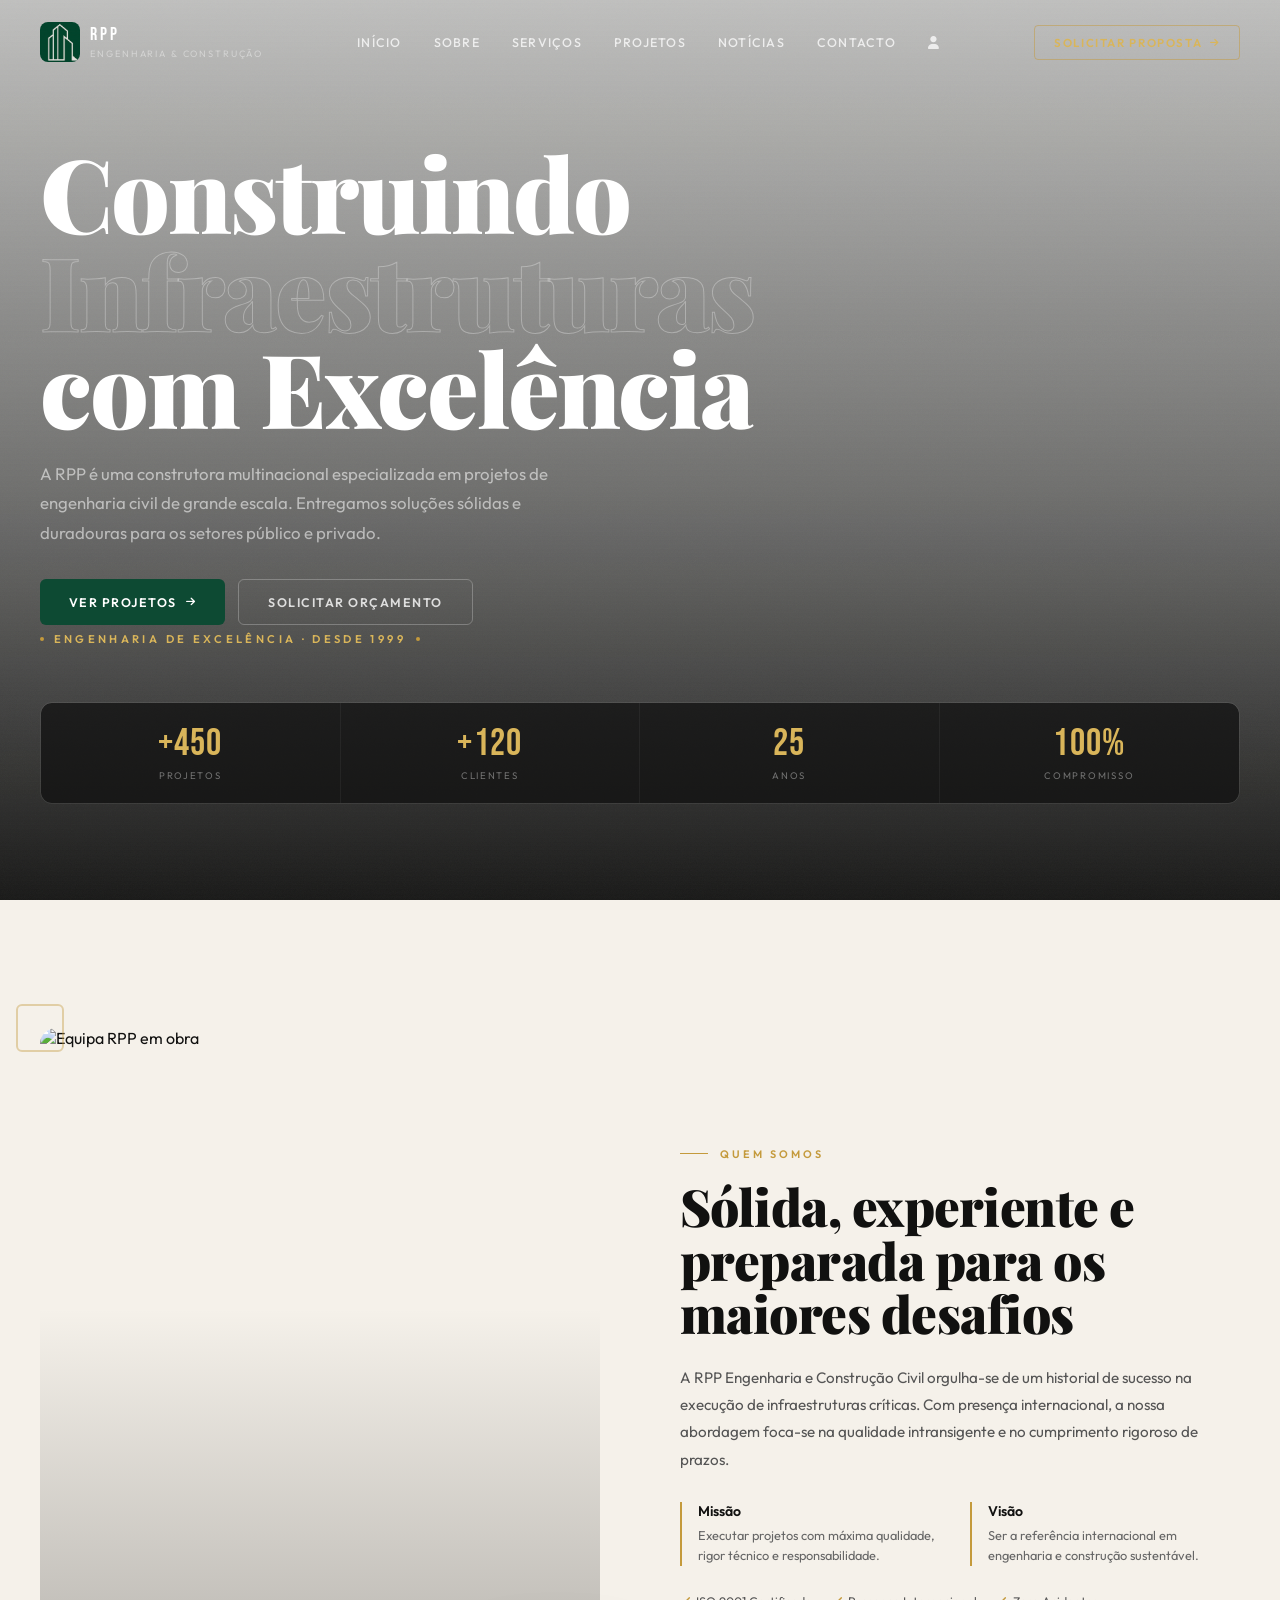
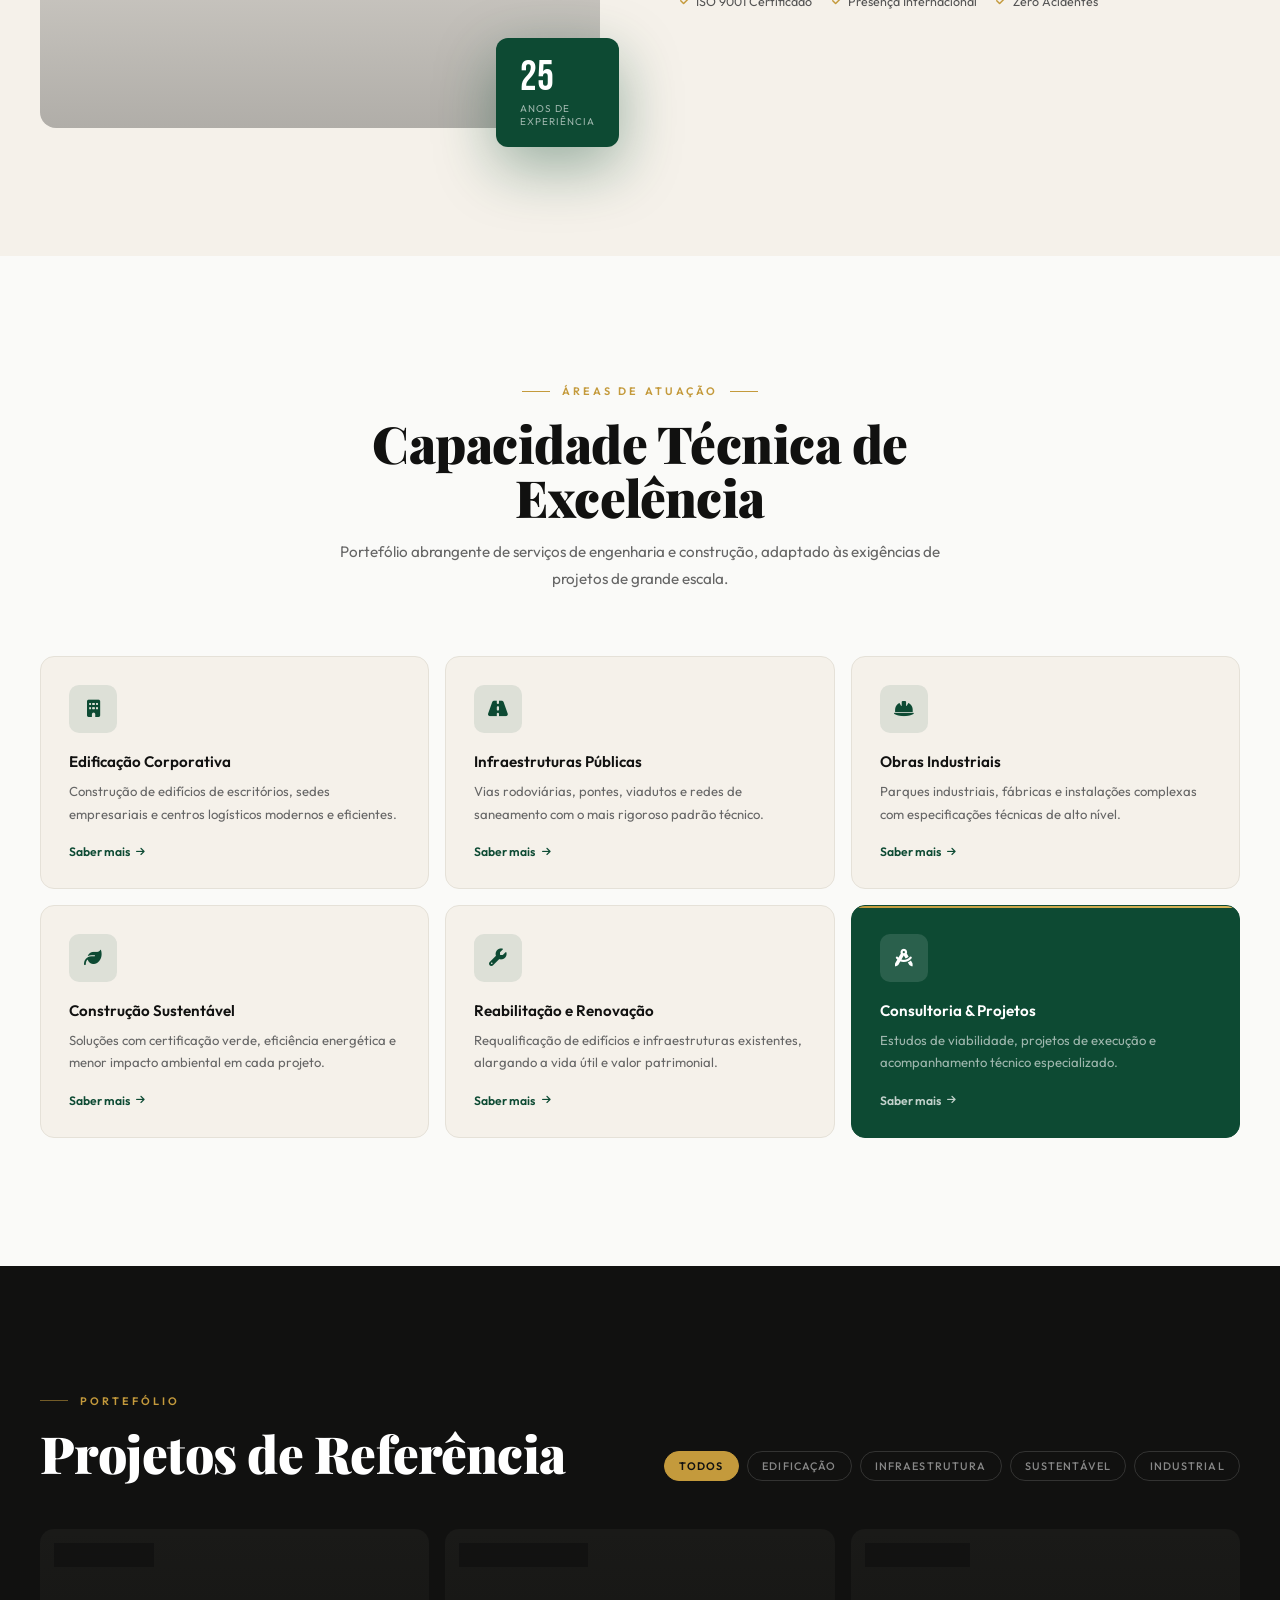
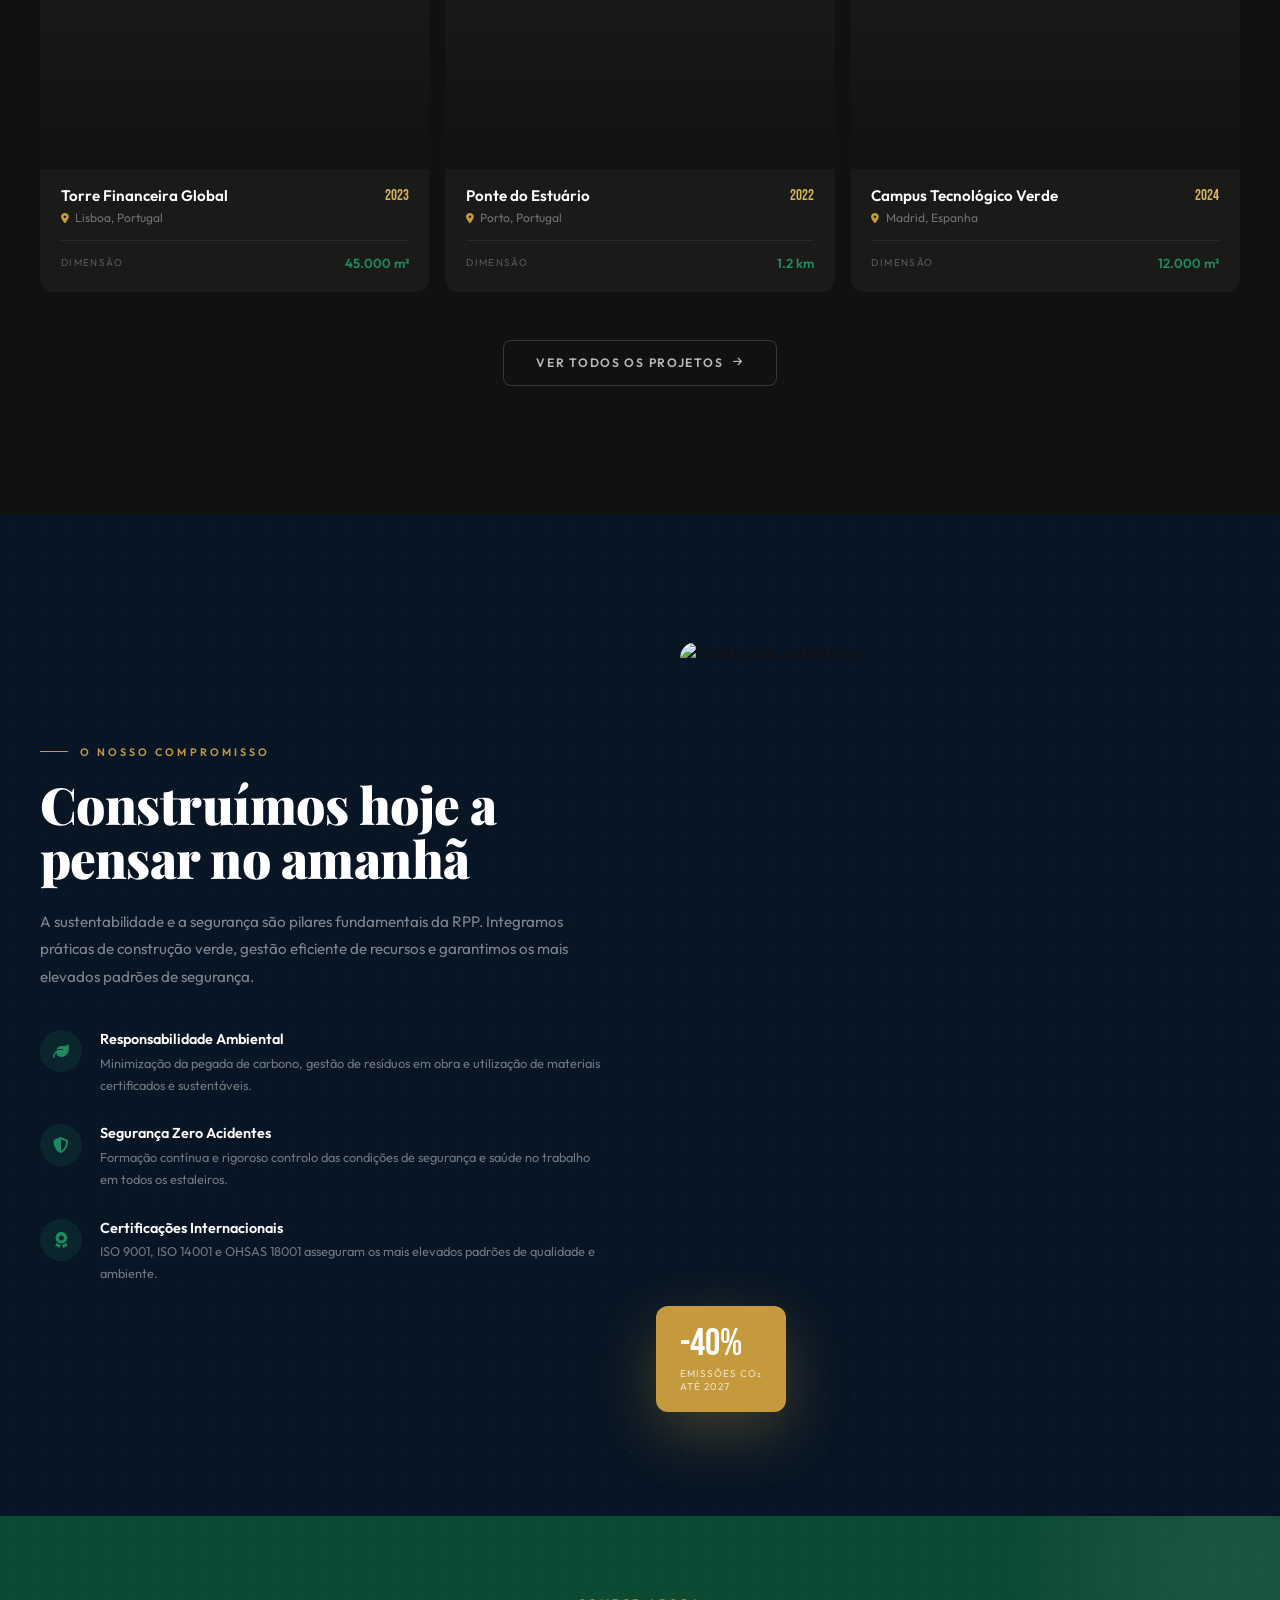
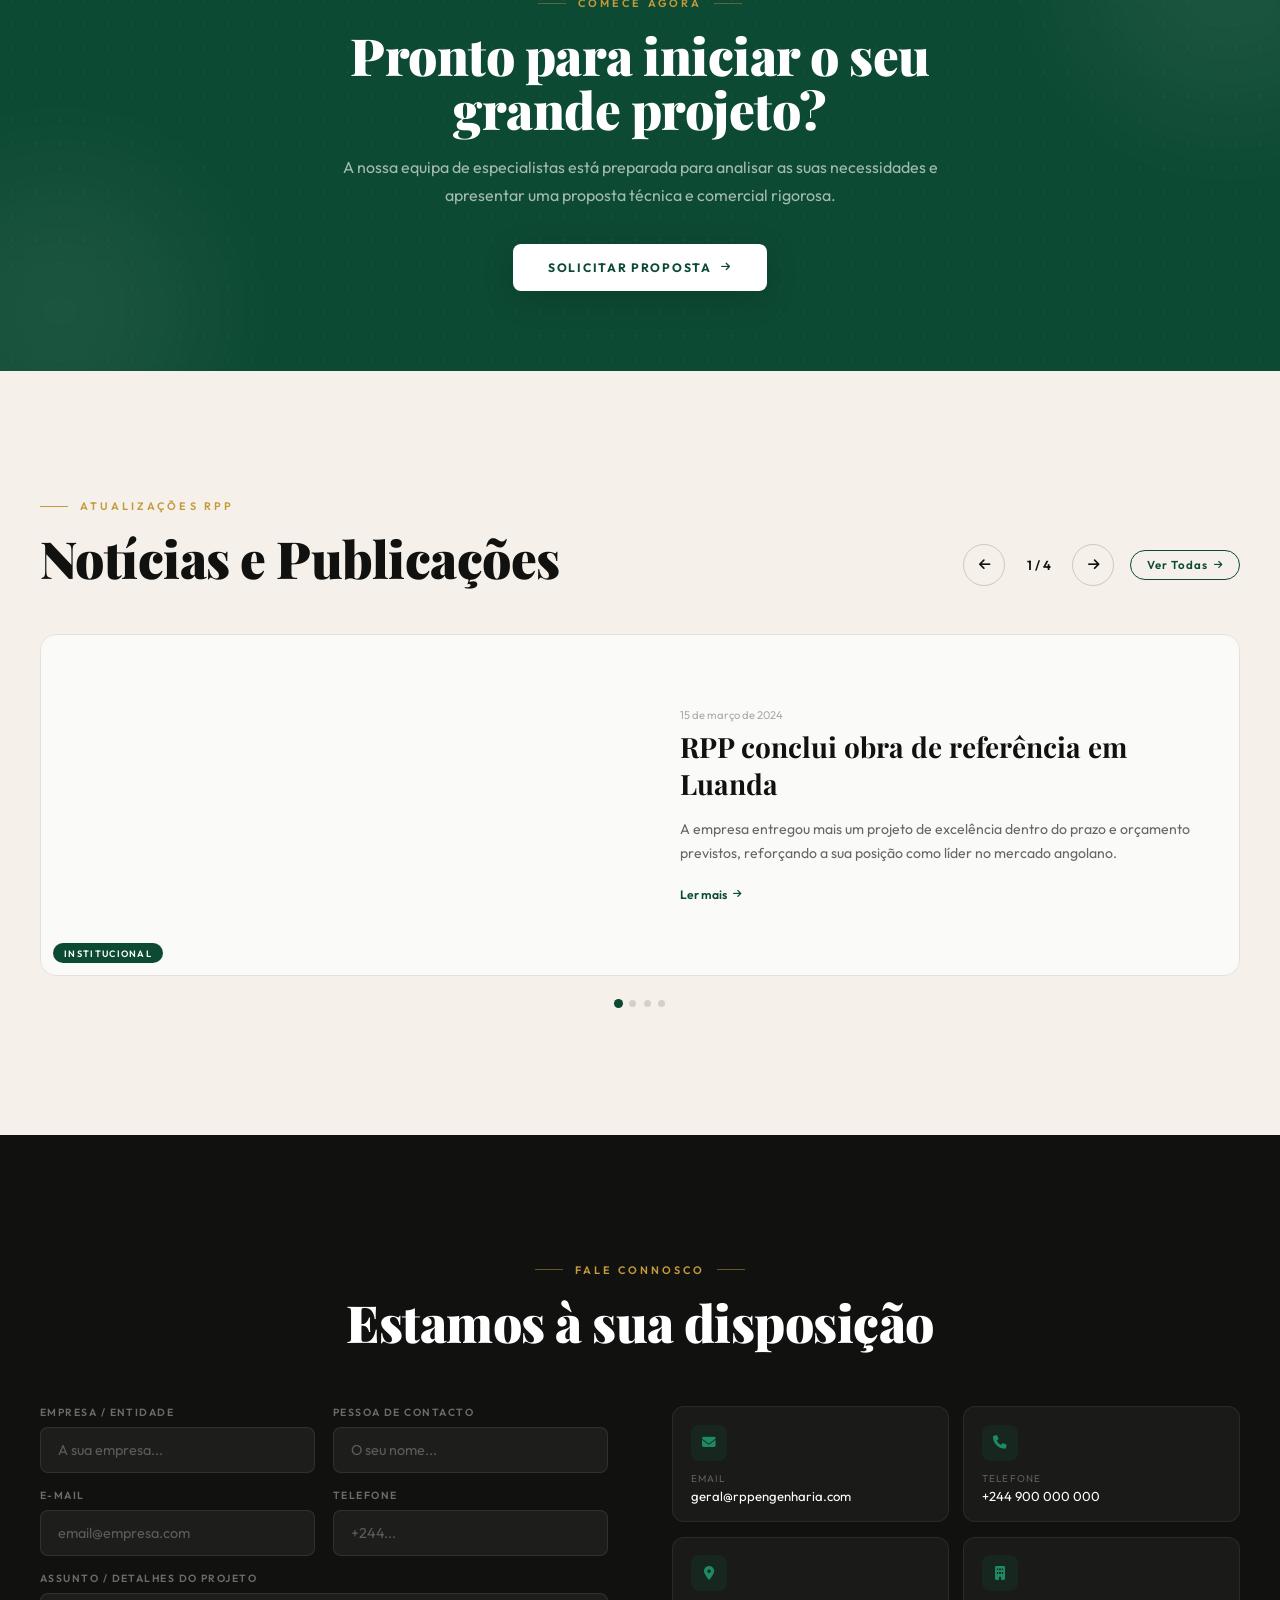
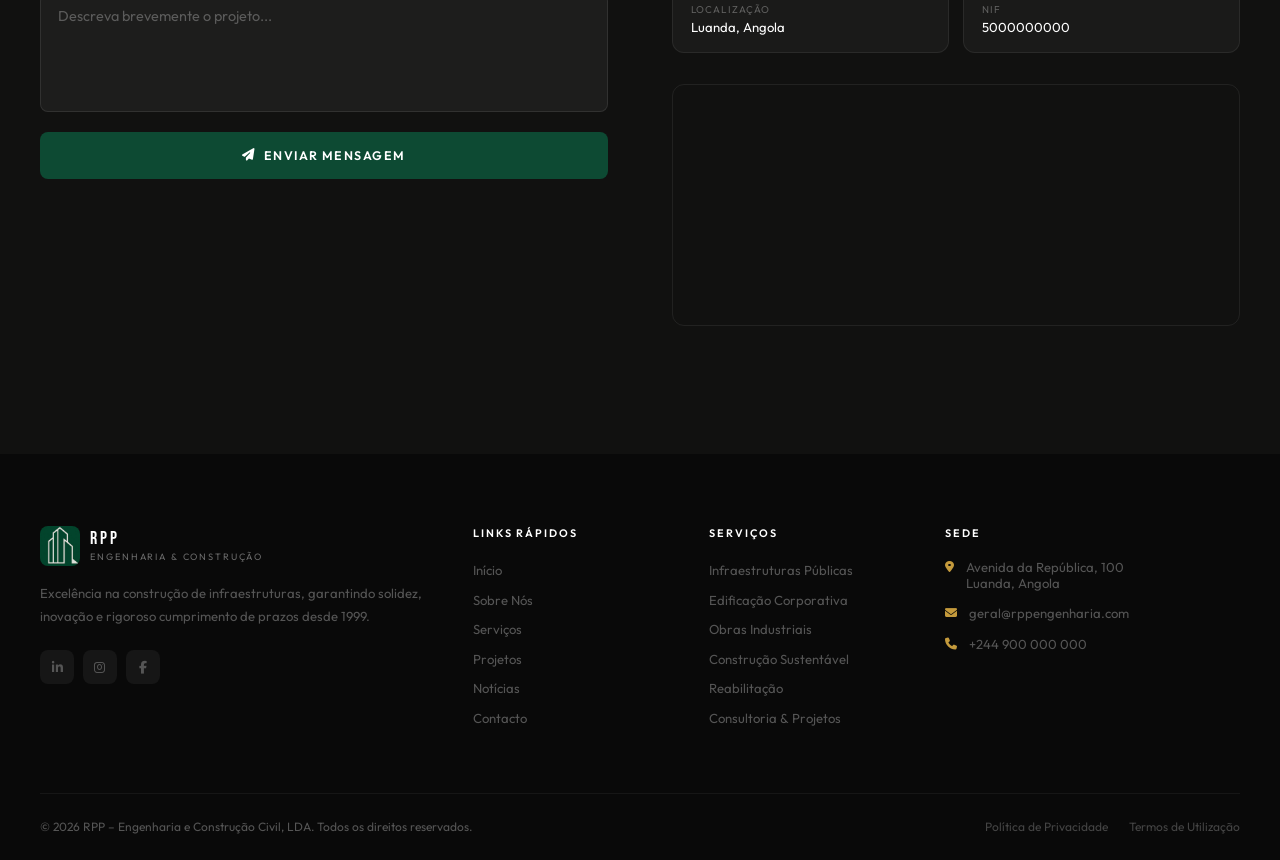
==== commit d8d57886: "Aqui ainda ta numa acho eu" ====
--- a/index.html
+++ b/index.html
@@ -2,7 +2,7 @@
 <html lang="pt">
 <head>
 <meta charset="UTF-8">
-<meta name="viewport" content="width=device-width, initial-scale=1.0, viewport-fit=cover">
+<meta name="viewport" content="width=device-width, initial-scale=1.0">
 <title>RPP – Engenharia e Construção Civil, LDA</title>
 <meta name="description" content="RPP – Engenharia e Construção Civil. Soluções completas em engenharia, infraestruturas e construção civil com excelência internacional.">
 <link rel="preconnect" href="https://fonts.googleapis.com">
@@ -19,91 +19,75 @@
   --ease2:cubic-bezier(0.4,0,0.2,1);
 }
 *,*::before,*::after{box-sizing:border-box;margin:0;padding:0}
-
-/* iOS Safari fix: smooth scroll via JS, não CSS, para evitar bugs */
-html{font-size:16px}
-body{font-family:'Outfit',sans-serif;color:var(--carvao);background:var(--branco);overflow-x:hidden;-webkit-text-size-adjust:100%;-webkit-font-smoothing:antialiased}
+html{scroll-behavior:smooth;font-size:16px}
+body{font-family:'Outfit',sans-serif;color:var(--carvao);background:var(--branco);overflow-x:hidden}
 img{max-width:100%;height:auto;display:block}
 
 /* ── SCROLL PROGRESS ── */
-#scroll-progress{position:fixed;top:0;left:0;height:3px;z-index:9999;background:-webkit-linear-gradient(left,var(--ouro),var(--ouro-lt));background:linear-gradient(90deg,var(--ouro),var(--ouro-lt));width:0%;transition:width .1s linear}
+#scroll-progress{position:fixed;top:0;left:0;height:3px;z-index:9999;background:linear-gradient(90deg,var(--ouro),var(--ouro-lt));width:0%;transition:width .1s linear}
 
 /* ── HEADER ── */
-#cabecalho{position:fixed;top:0;width:100%;z-index:100;transition:background .5s,-webkit-backdrop-filter .5s;transition:background .5s,backdrop-filter .5s}
-#cabecalho .inner{max-width:1280px;margin:0 auto;padding:1.4rem 1.5rem;display:-webkit-flex;display:flex;-webkit-justify-content:space-between;justify-content:space-between;-webkit-align-items:center;align-items:center;transition:padding .4s}
+#cabecalho{position:fixed;top:0;width:100%;z-index:100;transition:background .5s,backdrop-filter .5s}
+#cabecalho .inner{max-width:1280px;margin:0 auto;padding:1.4rem 1.5rem;display:flex;justify-content:space-between;align-items:center;transition:padding .4s}
 @media(min-width:640px){#cabecalho .inner{padding:1.4rem 2.5rem}}
-#cabecalho.scrolled{background:rgba(17,17,16,.95);-webkit-backdrop-filter:blur(20px);backdrop-filter:blur(20px);border-bottom:1px solid rgba(196,154,60,.12)}
+#cabecalho.scrolled{background:rgba(17,17,16,.95);backdrop-filter:blur(20px);border-bottom:1px solid rgba(196,154,60,.12)}
 #cabecalho.scrolled .inner{padding-top:.85rem;padding-bottom:.85rem}
 
-.logo-wrap{display:-webkit-flex;display:flex;-webkit-align-items:center;align-items:center;gap:.65rem;text-decoration:none}
-.logo-mark{width:40px;height:40px;border-radius:8px;background:var(--verde);display:-webkit-flex;display:flex;-webkit-align-items:center;align-items:center;-webkit-justify-content:center;justify-content:center;-webkit-flex-shrink:0;flex-shrink:0;overflow:hidden}
+.logo-wrap{display:flex;align-items:center;gap:.65rem;text-decoration:none}
+.logo-mark{width:40px;height:40px;border-radius:8px;background:var(--verde);display:flex;align-items:center;justify-content:center;flex-shrink:0;overflow:hidden}
 .logo-mark img{width:40px;height:40px;object-fit:cover}
 .logo-name{display:block;font-family:'Bebas Neue',sans-serif;color:#fff;font-size:1.15rem;letter-spacing:.15em;line-height:1}
 .logo-tagline{display:block;color:rgba(255,255,255,.4);font-size:.58rem;letter-spacing:.2em;text-transform:uppercase;margin-top:3px}
 
-nav.desktop{display:none;-webkit-align-items:center;align-items:center;gap:2rem}
-@media(min-width:1024px){nav.desktop{display:-webkit-flex;display:flex}}
+nav.desktop{display:none;align-items:center;gap:2rem}
+@media(min-width:1024px){nav.desktop{display:flex}}
 .nav-link{color:rgba(255,255,255,.75);text-decoration:none;font-size:.78rem;font-weight:500;letter-spacing:.1em;text-transform:uppercase;position:relative;transition:color .3s;white-space:nowrap}
 .nav-link::after{content:'';position:absolute;bottom:-4px;left:0;width:0;height:1px;background:var(--ouro);transition:width .35s var(--ease)}
 .nav-link:hover,.nav-link:focus{color:#fff}.nav-link:hover::after,.nav-link:focus::after{width:100%}
 
-.btn-proposta{display:none;-webkit-align-items:center;align-items:center;gap:.5rem;border:1px solid rgba(196,154,60,.5);color:var(--ouro-lt);background:transparent;font-size:.72rem;font-weight:600;letter-spacing:.14em;text-transform:uppercase;padding:.55rem 1.2rem;border-radius:4px;text-decoration:none;transition:background .3s,color .3s;white-space:nowrap}
-@media(min-width:1024px){.btn-proposta{display:-webkit-inline-flex;display:inline-flex}}
+.btn-proposta{display:none;align-items:center;gap:.5rem;border:1px solid rgba(196,154,60,.5);color:var(--ouro-lt);background:transparent;font-size:.72rem;font-weight:600;letter-spacing:.14em;text-transform:uppercase;padding:.55rem 1.2rem;border-radius:4px;text-decoration:none;transition:background .3s,color .3s;white-space:nowrap}
+@media(min-width:1024px){.btn-proposta{display:inline-flex}}
 .btn-proposta:hover{background:var(--ouro);color:var(--carvao);border-color:var(--ouro)}
 
-#hamburger{display:-webkit-flex;display:flex;-webkit-flex-direction:column;flex-direction:column;gap:5px;background:none;border:none;cursor:pointer;padding:8px;-webkit-tap-highlight-color:transparent;touch-action:manipulation}
+#hamburger{display:flex;flex-direction:column;gap:5px;background:none;border:none;cursor:pointer;padding:8px;-webkit-tap-highlight-color:transparent}
 @media(min-width:1024px){#hamburger{display:none}}
 .ham-line{display:block;height:1.5px;background:#fff;transition:all .35s var(--ease)}
 .ham-line:nth-child(1){width:24px}.ham-line:nth-child(2){width:16px}.ham-line:nth-child(3){width:24px}
-#hamburger.open .ham-line:nth-child(1){-webkit-transform:translateY(6.5px) rotate(45deg);transform:translateY(6.5px) rotate(45deg);width:24px}
-#hamburger.open .ham-line:nth-child(2){opacity:0;-webkit-transform:scaleX(0);transform:scaleX(0)}
-#hamburger.open .ham-line:nth-child(3){-webkit-transform:translateY(-6.5px) rotate(-45deg);transform:translateY(-6.5px) rotate(-45deg)}
+#hamburger.open .ham-line:nth-child(1){transform:translateY(6.5px) rotate(45deg);width:24px}
+#hamburger.open .ham-line:nth-child(2){opacity:0;transform:scaleX(0)}
+#hamburger.open .ham-line:nth-child(3){transform:translateY(-6.5px) rotate(-45deg)}
 
 /* ── MOBILE MENU ── */
-#mobile-menu{position:fixed;inset:0;z-index:90;background:rgba(17,17,16,.97);-webkit-backdrop-filter:blur(20px);backdrop-filter:blur(20px);display:-webkit-flex;display:flex;-webkit-flex-direction:column;flex-direction:column;-webkit-align-items:center;align-items:center;-webkit-justify-content:center;justify-content:center;gap:.2rem;opacity:0;pointer-events:none;transition:opacity .4s var(--ease2)}
+#mobile-menu{position:fixed;inset:0;z-index:90;background:rgba(17,17,16,.97);backdrop-filter:blur(20px);display:flex;flex-direction:column;align-items:center;justify-content:center;gap:.2rem;opacity:0;pointer-events:none;transition:opacity .4s var(--ease2)}
 #mobile-menu.open{opacity:1;pointer-events:auto}
-.mobile-nav-link{color:rgba(255,255,255,.65);text-decoration:none;font-family:'Playfair Display',serif;font-size:clamp(1.8rem,6vw,2.8rem);font-weight:700;padding:.35rem 0;transition:color .3s;-webkit-tap-highlight-color:transparent;touch-action:manipulation}
+.mobile-nav-link{color:rgba(255,255,255,.65);text-decoration:none;font-family:'Playfair Display',serif;font-size:clamp(1.8rem,6vw,2.8rem);font-weight:700;padding:.35rem 0;transition:color .3s}
 .mobile-nav-link:hover{color:var(--ouro-lt)}
-.mobile-cta{margin-top:2rem;border:1px solid rgba(196,154,60,.45);color:var(--ouro-lt);font-size:.78rem;font-weight:600;letter-spacing:.18em;text-transform:uppercase;padding:.8rem 2rem;border-radius:4px;text-decoration:none;transition:background .3s,color .3s;-webkit-tap-highlight-color:transparent;touch-action:manipulation}
+.mobile-cta{margin-top:2rem;border:1px solid rgba(196,154,60,.45);color:var(--ouro-lt);font-size:.78rem;font-weight:600;letter-spacing:.18em;text-transform:uppercase;padding:.8rem 2rem;border-radius:4px;text-decoration:none;transition:background .3s,color .3s}
 .mobile-cta:hover{background:var(--ouro);color:var(--carvao)}
 
-/* ── HERO ── 
-   iOS FIX: usar altura calculada via JS para evitar bug do safari address bar
-   Fallback: min-height com 100vh primeiro, depois 100svh para browsers que suportam
-*/
-#inicio{
-  position:relative;
-  min-height:100vh; /* fallback para iOS antigo */
-  min-height:-webkit-fill-available; /* iOS Safari fix */
-  display:-webkit-flex;
-  display:flex;
-  -webkit-align-items:flex-end;
-  align-items:flex-end;
-  overflow:hidden
-}
-.hero-bg{position:absolute;inset:0;background:url('https://images.unsplash.com/photo-1503387762-592deb58ef4e?auto=format&fit=crop&w=1920&q=80') center center/cover no-repeat;-webkit-transform:scale(1.08);transform:scale(1.08);-webkit-animation:heroZoom 18s ease-out forwards;animation:heroZoom 18s ease-out forwards}
-@-webkit-keyframes heroZoom{to{-webkit-transform:scale(1);transform:scale(1)}}
-@keyframes heroZoom{to{-webkit-transform:scale(1);transform:scale(1)}}
-.hero-overlay{position:absolute;inset:0;background:-webkit-linear-gradient(bottom,rgba(17,17,16,.97) 0%,rgba(17,17,16,.6) 45%,rgba(17,17,16,.25) 100%);background:linear-gradient(to top,rgba(17,17,16,.97) 0%,rgba(17,17,16,.6) 45%,rgba(17,17,16,.25) 100%)}
+/* ── HERO ── */
+#inicio{position:relative;min-height:100svh;display:flex;align-items:flex-end;overflow:hidden}
+.hero-bg{position:absolute;inset:0;background:url('https://images.unsplash.com/photo-1503387762-592deb58ef4e?auto=format&fit=crop&w=1920&q=80') center/cover;transform:scale(1.08);animation:heroZoom 18s ease-out forwards}
+@keyframes heroZoom{to{transform:scale(1)}}
+.hero-overlay{position:absolute;inset:0;background:linear-gradient(to top,rgba(17,17,16,.97) 0%,rgba(17,17,16,.6) 45%,rgba(17,17,16,.25) 100%)}
 .hero-grain{position:absolute;inset:0;opacity:.04;pointer-events:none;background-image:url("data:image/svg+xml,%3Csvg viewBox='0 0 256 256' xmlns='http://www.w3.org/2000/svg'%3E%3Cfilter id='n'%3E%3CfeTurbulence type='fractalNoise' baseFrequency='0.9' numOctaves='4' stitchTiles='stitch'/%3E%3C/filter%3E%3Crect width='100%25' height='100%25' filter='url(%23n)'/%3E%3C/svg%3E");background-size:200px}
 .hero-inner{position:relative;width:100%;max-width:1280px;margin:0 auto;padding:0 1.5rem 4rem}
 @media(min-width:640px){.hero-inner{padding:0 2.5rem 6rem}}
 
-.hero-eyebrow{display:-webkit-inline-flex;display:inline-flex;-webkit-align-items:center;align-items:center;gap:.6rem;font-size:.7rem;font-weight:600;letter-spacing:.3em;text-transform:uppercase;color:var(--ouro-lt);opacity:0;-webkit-animation:fadeUp .8s var(--ease) .4s forwards;animation:fadeUp .8s var(--ease) .4s forwards}
-.hero-eyebrow .dot{width:4px;height:4px;border-radius:50%;background:var(--ouro);-webkit-flex-shrink:0;flex-shrink:0}
+.hero-eyebrow{display:inline-flex;align-items:center;gap:.6rem;font-size:.7rem;font-weight:600;letter-spacing:.3em;text-transform:uppercase;color:var(--ouro-lt);opacity:0;animation:fadeUp .8s var(--ease) .4s forwards}
+.hero-eyebrow .dot{width:4px;height:4px;border-radius:50%;background:var(--ouro);flex-shrink:0}
 .hero-headline{font-family:'Playfair Display',serif;font-weight:900;color:#fff;font-size:clamp(2.8rem,8vw,7.5rem);line-height:.95;letter-spacing:-.02em;margin-top:1rem}
 .hero-headline .line{display:block;overflow:hidden}
-.hero-headline .line span{display:block;opacity:0;-webkit-animation:slideUp .9s var(--ease) forwards;animation:slideUp .9s var(--ease) forwards}
-.hero-headline .line:nth-child(1) span{-webkit-animation-delay:.55s;animation-delay:.55s}
-.hero-headline .line:nth-child(2) span{-webkit-animation-delay:.70s;animation-delay:.70s}
-.hero-headline .line:nth-child(3) span{-webkit-animation-delay:.85s;animation-delay:.85s}
-/* iOS FIX: -webkit-text-stroke necessita prefixo */
+.hero-headline .line span{display:block;opacity:0;animation:slideUp .9s var(--ease) forwards}
+.hero-headline .line:nth-child(1) span{animation-delay:.55s}
+.hero-headline .line:nth-child(2) span{animation-delay:.70s}
+.hero-headline .line:nth-child(3) span{animation-delay:.85s}
 .hero-headline .outline{-webkit-text-stroke:1px rgba(255,255,255,.3);color:transparent}
-.hero-subtext{color:rgba(255,255,255,.55);font-size:clamp(.9rem,2vw,1.05rem);line-height:1.75;max-width:560px;margin-top:1.5rem;opacity:0;-webkit-animation:fadeUp .9s var(--ease) 1s forwards;animation:fadeUp .9s var(--ease) 1s forwards}
-.hero-actions{display:-webkit-flex;display:flex;-webkit-flex-wrap:wrap;flex-wrap:wrap;gap:.85rem;margin-top:2rem;opacity:0;-webkit-animation:fadeUp .9s var(--ease) 1.15s forwards;animation:fadeUp .9s var(--ease) 1.15s forwards}
-.hero-stats{display:-webkit-grid;display:grid;grid-template-columns:repeat(2,1fr);margin-top:3.5rem;border:1px solid rgba(255,255,255,.07);border-radius:12px;overflow:hidden;opacity:0;-webkit-animation:fadeUp .9s var(--ease) 1.3s forwards;animation:fadeUp .9s var(--ease) 1.3s forwards}
+.hero-subtext{color:rgba(255,255,255,.55);font-size:clamp(.9rem,2vw,1.05rem);line-height:1.75;max-width:560px;margin-top:1.5rem;opacity:0;animation:fadeUp .9s var(--ease) 1s forwards}
+.hero-actions{display:flex;flex-wrap:wrap;gap:.85rem;margin-top:2rem;opacity:0;animation:fadeUp .9s var(--ease) 1.15s forwards}
+.hero-stats{display:grid;grid-template-columns:repeat(2,1fr);margin-top:3.5rem;border:1px solid rgba(255,255,255,.07);border-radius:12px;overflow:hidden;opacity:0;animation:fadeUp .9s var(--ease) 1.3s forwards}
 @media(min-width:480px){.hero-stats{grid-template-columns:repeat(4,1fr)}}
-.stat-cell{padding:1.2rem 1rem;text-align:center;background:rgba(17,17,16,.75);-webkit-backdrop-filter:blur(12px);backdrop-filter:blur(12px);border-right:1px solid rgba(255,255,255,.05)}
+.stat-cell{padding:1.2rem 1rem;text-align:center;background:rgba(17,17,16,.75);backdrop-filter:blur(12px);border-right:1px solid rgba(255,255,255,.05)}
 .stat-cell:last-child{border-right:none}
 @media(min-width:640px){.stat-cell{padding:1.4rem 1.5rem}}
 .stat-value{display:block;font-family:'Bebas Neue',sans-serif;color:var(--ouro-lt);font-size:2rem;letter-spacing:.03em;line-height:1}
@@ -111,39 +95,37 @@
 .stat-label{display:block;color:rgba(255,255,255,.38);font-size:.6rem;letter-spacing:.18em;text-transform:uppercase;margin-top:.3rem}
 
 /* ── SECTION ATOMS ── */
-.section-eyebrow{display:-webkit-flex;display:flex;-webkit-align-items:center;align-items:center;gap:.75rem;margin-bottom:1.2rem}
-.section-eyebrow .rule{height:1px;width:28px;background:var(--ouro);-webkit-flex-shrink:0;flex-shrink:0}
+.section-eyebrow{display:flex;align-items:center;gap:.75rem;margin-bottom:1.2rem}
+.section-eyebrow .rule{height:1px;width:28px;background:var(--ouro);flex-shrink:0}
 .section-eyebrow span{font-size:.68rem;font-weight:600;letter-spacing:.28em;text-transform:uppercase;color:var(--ouro)}
 .section-title{font-family:'Playfair Display',serif;font-weight:900;font-size:clamp(2rem,4vw,3.8rem);line-height:1.05;letter-spacing:-.01em}
 .section-header-center{text-align:center;max-width:640px;margin:0 auto 4rem}
-.section-header-center .section-eyebrow{-webkit-justify-content:center;justify-content:center}
+.section-header-center .section-eyebrow{justify-content:center}
 .section-header-center p{color:#666;line-height:1.75;margin-top:.9rem;font-size:.95rem}
 
 /* ── REVEAL ── */
-.reveal{opacity:0;-webkit-transform:translateY(28px);transform:translateY(28px);transition:opacity .85s var(--ease),-webkit-transform .85s var(--ease);transition:opacity .85s var(--ease),transform .85s var(--ease)}
-.reveal.in-view{opacity:1;-webkit-transform:translateY(0);transform:translateY(0)}
+.reveal{opacity:0;transform:translateY(28px);transition:opacity .85s var(--ease),transform .85s var(--ease)}
+.reveal.in-view{opacity:1;transform:translateY(0)}
 
 /* ── BUTTONS ── */
-.btn-primary{display:-webkit-inline-flex;display:inline-flex;-webkit-align-items:center;align-items:center;gap:.55rem;background:var(--verde);color:#fff;font-size:.78rem;font-weight:600;letter-spacing:.12em;text-transform:uppercase;padding:.9rem 1.8rem;border-radius:6px;text-decoration:none;transition:background .3s,-webkit-transform .3s;transition:background .3s,transform .3s;-webkit-tap-highlight-color:transparent;touch-action:manipulation}
-.btn-primary:hover{background:var(--verde-lt);-webkit-transform:translateY(-2px);transform:translateY(-2px)}
-.btn-primary .arrow{transition:-webkit-transform .3s var(--ease);transition:transform .3s var(--ease)}
-.btn-primary:hover .arrow{-webkit-transform:translateX(4px);transform:translateX(4px)}
-.btn-ghost{display:-webkit-inline-flex;display:inline-flex;-webkit-align-items:center;align-items:center;gap:.55rem;border:1px solid rgba(255,255,255,.25);color:rgba(255,255,255,.8);font-size:.78rem;font-weight:600;letter-spacing:.12em;text-transform:uppercase;padding:.9rem 1.8rem;border-radius:6px;text-decoration:none;transition:border-color .3s,color .3s,-webkit-transform .3s;transition:border-color .3s,color .3s,transform .3s;-webkit-tap-highlight-color:transparent;touch-action:manipulation}
-.btn-ghost:hover{border-color:rgba(255,255,255,.65);color:#fff;-webkit-transform:translateY(-2px);transform:translateY(-2px)}
+.btn-primary{display:inline-flex;align-items:center;gap:.55rem;background:var(--verde);color:#fff;font-size:.78rem;font-weight:600;letter-spacing:.12em;text-transform:uppercase;padding:.9rem 1.8rem;border-radius:6px;text-decoration:none;transition:background .3s,transform .3s;-webkit-tap-highlight-color:transparent}
+.btn-primary:hover{background:var(--verde-lt);transform:translateY(-2px)}
+.btn-primary .arrow{transition:transform .3s var(--ease)}
+.btn-primary:hover .arrow{transform:translateX(4px)}
+.btn-ghost{display:inline-flex;align-items:center;gap:.55rem;border:1px solid rgba(255,255,255,.25);color:rgba(255,255,255,.8);font-size:.78rem;font-weight:600;letter-spacing:.12em;text-transform:uppercase;padding:.9rem 1.8rem;border-radius:6px;text-decoration:none;transition:border-color .3s,color .3s,transform .3s}
+.btn-ghost:hover{border-color:rgba(255,255,255,.65);color:#fff;transform:translateY(-2px)}
 
 /* ── SOBRE ── */
 #sobre{padding:6rem 0;background:var(--creme)}
 @media(min-width:768px){#sobre{padding:8rem 0}}
 #sobre .inner{max-width:1280px;margin:0 auto;padding:0 1.5rem}
 @media(min-width:640px){#sobre .inner{padding:0 2.5rem}}
-.grid-2{display:-webkit-grid;display:grid;gap:3.5rem;-webkit-align-items:center;align-items:center}
+.grid-2{display:grid;gap:3.5rem;align-items:center}
 @media(min-width:1024px){.grid-2{grid-template-columns:1fr 1fr;gap:5rem}}
 .img-frame{position:relative}
-.img-frame-inner{position:relative;border-radius:16px;overflow:hidden}
-/* iOS FIX: aspect-ratio pode não funcionar em iOS < 15, usar padding-top hack */
-.img-frame-inner{padding-top:125%;height:0} /* 4:5 ratio = 125% */
-.img-frame-inner img{position:absolute;top:0;left:0;width:100%;height:100%;object-fit:cover}
-.img-frame-inner::after{content:'';position:absolute;inset:0;background:-webkit-linear-gradient(top,transparent 60%,rgba(17,17,16,.3));background:linear-gradient(to top,rgba(17,17,16,.3),transparent 60%)}
+.img-frame-inner{position:relative;border-radius:16px;overflow:hidden;aspect-ratio:4/5}
+.img-frame-inner img{width:100%;height:100%;object-fit:cover}
+.img-frame-inner::after{content:'';position:absolute;inset:0;background:linear-gradient(to top,rgba(17,17,16,.3),transparent 60%)}
 .img-badge{position:absolute;bottom:-1.2rem;right:-1.2rem;background:var(--verde);color:#fff;border-radius:12px;padding:1.2rem 1.5rem;box-shadow:0 20px 60px rgba(13,74,51,.4);display:none}
 @media(min-width:640px){.img-badge{display:block}}
 .img-badge .num{font-family:'Bebas Neue',sans-serif;font-size:2.6rem;line-height:1}
@@ -152,12 +134,12 @@
 @media(min-width:640px){.img-accent{display:block}}
 .sobre-content .section-title{color:var(--carvao)}
 .sobre-desc{color:#555;line-height:1.8;margin-top:1.4rem;font-size:.95rem}
-.values-grid{display:-webkit-grid;display:grid;grid-template-columns:1fr 1fr;gap:1.2rem;margin-top:1.8rem}
+.values-grid{display:grid;grid-template-columns:1fr 1fr;gap:1.2rem;margin-top:1.8rem}
 .value-item{border-left:2px solid var(--ouro);padding-left:1rem}
 .value-item h4{font-size:.88rem;font-weight:600;color:var(--carvao);margin-bottom:.3rem}
 .value-item p{font-size:.8rem;color:#666;line-height:1.6}
-.cert-list{display:-webkit-flex;display:flex;-webkit-flex-wrap:wrap;flex-wrap:wrap;gap:.8rem 1.2rem;margin-top:1.8rem}
-.cert-item{display:-webkit-flex;display:flex;-webkit-align-items:center;align-items:center;gap:.4rem;font-size:.78rem;color:#555}
+.cert-list{display:flex;flex-wrap:wrap;gap:.8rem 1.2rem;margin-top:1.8rem}
+.cert-item{display:flex;align-items:center;gap:.4rem;font-size:.78rem;color:#555}
 .cert-item i{color:var(--ouro);font-size:.72rem}
 
 /* ── SERVIÇOS ── */
@@ -165,23 +147,23 @@
 @media(min-width:768px){#servicos{padding:8rem 0}}
 #servicos .inner{max-width:1280px;margin:0 auto;padding:0 1.5rem}
 @media(min-width:640px){#servicos .inner{padding:0 2.5rem}}
-.servicos-grid{display:-webkit-grid;display:grid;gap:1rem}
+.servicos-grid{display:grid;gap:1rem}
 @media(min-width:480px){.servicos-grid{grid-template-columns:repeat(2,1fr)}}
 @media(min-width:1024px){.servicos-grid{grid-template-columns:repeat(3,1fr)}}
-.servico-card{background:var(--creme);border:1px solid #E5E1D8;border-radius:14px;padding:1.75rem;transition:border-color .4s,box-shadow .4s,-webkit-transform .4s var(--ease);transition:border-color .4s,box-shadow .4s,transform .4s var(--ease);position:relative;overflow:hidden}
-.servico-card::before{content:'';position:absolute;top:0;left:0;right:0;height:2px;background:-webkit-linear-gradient(left,var(--verde),var(--ouro));background:linear-gradient(90deg,var(--verde),var(--ouro));-webkit-transform:scaleX(0);transform:scaleX(0);-webkit-transform-origin:left;transform-origin:left;transition:-webkit-transform .5s var(--ease);transition:transform .5s var(--ease)}
-.servico-card:hover{border-color:transparent;box-shadow:0 16px 48px rgba(0,0,0,.09);-webkit-transform:translateY(-4px);transform:translateY(-4px)}
-.servico-card:hover::before{-webkit-transform:scaleX(1);transform:scaleX(1)}
+.servico-card{background:var(--creme);border:1px solid #E5E1D8;border-radius:14px;padding:1.75rem;transition:border-color .4s,box-shadow .4s,transform .4s var(--ease);position:relative;overflow:hidden}
+.servico-card::before{content:'';position:absolute;top:0;left:0;right:0;height:2px;background:linear-gradient(90deg,var(--verde),var(--ouro));transform:scaleX(0);transform-origin:left;transition:transform .5s var(--ease)}
+.servico-card:hover{border-color:transparent;box-shadow:0 16px 48px rgba(0,0,0,.09);transform:translateY(-4px)}
+.servico-card:hover::before{transform:scaleX(1)}
 .servico-card.featured{background:var(--verde);border-color:var(--verde)}
-.servico-card.featured::before{background:-webkit-linear-gradient(left,var(--ouro),var(--ouro-lt));background:linear-gradient(90deg,var(--ouro),var(--ouro-lt));-webkit-transform:scaleX(1);transform:scaleX(1)}
-.servico-icon{width:48px;height:48px;border-radius:10px;background:rgba(13,74,51,.1);color:var(--verde);display:-webkit-flex;display:flex;-webkit-align-items:center;align-items:center;-webkit-justify-content:center;justify-content:center;font-size:1.1rem;margin-bottom:1.2rem;transition:background .4s,color .4s}
+.servico-card.featured::before{background:linear-gradient(90deg,var(--ouro),var(--ouro-lt));transform:scaleX(1)}
+.servico-icon{width:48px;height:48px;border-radius:10px;background:rgba(13,74,51,.1);color:var(--verde);display:flex;align-items:center;justify-content:center;font-size:1.1rem;margin-bottom:1.2rem;transition:background .4s,color .4s}
 .servico-card:hover .servico-icon:not(.feat-icon){background:var(--verde);color:#fff}
 .feat-icon{background:rgba(255,255,255,.12);color:#fff}
 .servico-title{font-size:.95rem;font-weight:600;color:var(--carvao);margin-bottom:.55rem}
 .servico-card.featured .servico-title{color:#fff}
 .servico-desc{font-size:.82rem;color:#666;line-height:1.7}
 .servico-card.featured .servico-desc{color:rgba(255,255,255,.6)}
-.servico-link{display:-webkit-inline-flex;display:inline-flex;-webkit-align-items:center;align-items:center;gap:.4rem;font-size:.76rem;font-weight:600;color:var(--verde);text-decoration:none;margin-top:1.2rem;transition:gap .3s;-webkit-tap-highlight-color:transparent;touch-action:manipulation}
+.servico-link{display:inline-flex;align-items:center;gap:.4rem;font-size:.76rem;font-weight:600;color:var(--verde);text-decoration:none;margin-top:1.2rem;transition:gap .3s}
 .servico-card.featured .servico-link{color:rgba(255,255,255,.75)}
 .servico-link:hover{gap:.7rem}
 
@@ -190,41 +172,38 @@
 @media(min-width:768px){#projetos{padding:8rem 0}}
 #projetos .inner{max-width:1280px;margin:0 auto;padding:0 1.5rem}
 @media(min-width:640px){#projetos .inner{padding:0 2.5rem}}
-.projetos-header{display:-webkit-flex;display:flex;-webkit-flex-direction:column;flex-direction:column;gap:1.5rem;margin-bottom:3rem}
-@media(min-width:768px){.projetos-header{-webkit-flex-direction:row;flex-direction:row;-webkit-align-items:flex-end;align-items:flex-end;-webkit-justify-content:space-between;justify-content:space-between}}
+.projetos-header{display:flex;flex-direction:column;gap:1.5rem;margin-bottom:3rem}
+@media(min-width:768px){.projetos-header{flex-direction:row;align-items:flex-end;justify-content:space-between}}
 .projetos-header .section-title{color:#fff}
-.filter-group{display:-webkit-flex;display:flex;-webkit-flex-wrap:wrap;flex-wrap:wrap;gap:.5rem}
-.filter-btn{background:none;border:1px solid rgba(255,255,255,.14);color:rgba(255,255,255,.5);cursor:pointer;font-family:'Outfit',sans-serif;font-size:.68rem;font-weight:500;letter-spacing:.1em;text-transform:uppercase;padding:.42rem .9rem;border-radius:100px;transition:all .3s;-webkit-tap-highlight-color:transparent;touch-action:manipulation}
+.filter-group{display:flex;flex-wrap:wrap;gap:.5rem}
+.filter-btn{background:none;border:1px solid rgba(255,255,255,.14);color:rgba(255,255,255,.5);cursor:pointer;font-family:'Outfit',sans-serif;font-size:.68rem;font-weight:500;letter-spacing:.1em;text-transform:uppercase;padding:.42rem .9rem;border-radius:100px;transition:all .3s;-webkit-tap-highlight-color:transparent}
 .filter-btn:hover{color:#fff;border-color:rgba(255,255,255,.38)}
 .filter-btn.active{background:var(--ouro);border-color:var(--ouro);color:var(--carvao);font-weight:600}
-.projects-grid{display:-webkit-grid;display:grid;gap:1rem}
+.projects-grid{display:grid;gap:1rem}
 @media(min-width:480px){.projects-grid{grid-template-columns:repeat(2,1fr)}}
 @media(min-width:1024px){.projects-grid{grid-template-columns:repeat(3,1fr)}}
-.project-card{position:relative;border-radius:14px;overflow:hidden;cursor:pointer;background:#1a1a18;transition:-webkit-transform .5s var(--ease),transform .5s var(--ease),box-shadow .5s}
-.project-card:hover{-webkit-transform:translateY(-5px);transform:translateY(-5px);box-shadow:0 24px 64px rgba(0,0,0,.5)}
+.project-card{position:relative;border-radius:14px;overflow:hidden;cursor:pointer;background:#1a1a18;transition:transform .5s var(--ease),box-shadow .5s}
+.project-card:hover{transform:translateY(-5px);box-shadow:0 24px 64px rgba(0,0,0,.5)}
 .card-img{position:relative;overflow:hidden}
-/* iOS FIX: usar altura fixa em vez de aspect-ratio para compatibilidade */
-.card-img img{width:100%;height:200px;object-fit:cover;transition:-webkit-transform .8s var(--ease),transform .8s var(--ease),filter .5s;filter:brightness(.85)}
+.card-img img{width:100%;height:200px;object-fit:cover;transition:transform .8s var(--ease),filter .5s;filter:brightness(.85)}
 @media(min-width:640px){.card-img img{height:240px}}
-.project-card:hover .card-img img{-webkit-transform:scale(1.07);transform:scale(1.07);filter:brightness(.65)}
-.card-img-overlay{position:absolute;inset:0;background:-webkit-linear-gradient(top,transparent 40%,rgba(17,17,16,.3) 60%,rgba(17,17,16,.95));background:linear-gradient(to top,rgba(17,17,16,.95) 0%,rgba(17,17,16,.3) 60%,transparent 100%)}
-.card-badge{position:absolute;top:.9rem;left:.9rem;background:rgba(17,17,16,.7);-webkit-backdrop-filter:blur(8px);backdrop-filter:blur(8px);border:1px solid rgba(255,255,255,.1);color:rgba(255,255,255,.7);font-size:.6rem;font-weight:600;letter-spacing:.14em;text-transform:uppercase;padding:.28rem .7rem;border-radius:100px}
-.card-expand{position:absolute;top:.9rem;right:.9rem;width:34px;height:34px;border-radius:50%;background:rgba(255,255,255,.1);-webkit-backdrop-filter:blur(8px);backdrop-filter:blur(8px);border:1px solid rgba(255,255,255,.18);color:#fff;display:-webkit-flex;display:flex;-webkit-align-items:center;align-items:center;-webkit-justify-content:center;justify-content:center;font-size:.72rem;opacity:0;-webkit-transform:scale(.8);transform:scale(.8);transition:opacity .3s,-webkit-transform .3s var(--ease);transition:opacity .3s,transform .3s var(--ease);cursor:pointer;-webkit-tap-highlight-color:transparent;touch-action:manipulation}
-.project-card:hover .card-expand{opacity:1;-webkit-transform:scale(1);transform:scale(1)}
-/* iOS: mostrar expand sempre em touch devices */
-@media(hover:none){.card-expand{opacity:1;-webkit-transform:scale(1);transform:scale(1)}}
+.project-card:hover .card-img img{transform:scale(1.07);filter:brightness(.65)}
+.card-img-overlay{position:absolute;inset:0;background:linear-gradient(to top,rgba(17,17,16,.95) 0%,rgba(17,17,16,.3) 60%,transparent 100%)}
+.card-badge{position:absolute;top:.9rem;left:.9rem;background:rgba(17,17,16,.7);backdrop-filter:blur(8px);border:1px solid rgba(255,255,255,.1);color:rgba(255,255,255,.7);font-size:.6rem;font-weight:600;letter-spacing:.14em;text-transform:uppercase;padding:.28rem .7rem;border-radius:100px}
+.card-expand{position:absolute;top:.9rem;right:.9rem;width:34px;height:34px;border-radius:50%;background:rgba(255,255,255,.1);backdrop-filter:blur(8px);border:1px solid rgba(255,255,255,.18);color:#fff;display:flex;align-items:center;justify-content:center;font-size:.72rem;opacity:0;transform:scale(.8);transition:opacity .3s,transform .3s var(--ease);cursor:pointer}
+.project-card:hover .card-expand{opacity:1;transform:scale(1)}
 .card-body{padding:1.1rem 1.3rem 1.3rem}
-.card-meta{display:-webkit-flex;display:flex;-webkit-justify-content:space-between;justify-content:space-between;-webkit-align-items:flex-start;align-items:flex-start;gap:.5rem}
+.card-meta{display:flex;justify-content:space-between;align-items:flex-start;gap:.5rem}
 .card-title{font-size:.95rem;font-weight:600;color:#fff;line-height:1.3}
-.card-year{font-family:'Bebas Neue',sans-serif;color:var(--ouro-lt);font-size:.95rem;-webkit-flex-shrink:0;flex-shrink:0}
+.card-year{font-family:'Bebas Neue',sans-serif;color:var(--ouro-lt);font-size:.95rem;flex-shrink:0}
 .card-location{color:rgba(255,255,255,.38);font-size:.75rem;margin-top:.25rem}
 .card-location i{color:var(--ouro);font-size:.65rem;margin-right:.2rem}
-.card-footer{display:-webkit-flex;display:flex;-webkit-justify-content:space-between;justify-content:space-between;-webkit-align-items:center;align-items:center;margin-top:.9rem;padding-top:.9rem;border-top:1px solid rgba(255,255,255,.07)}
+.card-footer{display:flex;justify-content:space-between;align-items:center;margin-top:.9rem;padding-top:.9rem;border-top:1px solid rgba(255,255,255,.07)}
 .card-dim-label{font-size:.62rem;color:rgba(255,255,255,.28);text-transform:uppercase;letter-spacing:.14em}
 .card-dim-value{font-size:.82rem;font-weight:600;color:var(--verde-lt)}
 .projetos-cta{text-align:center;margin-top:3rem}
-.projetos-cta a{display:-webkit-inline-flex;display:inline-flex;-webkit-align-items:center;align-items:center;gap:.6rem;border:1px solid rgba(255,255,255,.16);color:rgba(255,255,255,.7);font-size:.76rem;font-weight:600;letter-spacing:.14em;text-transform:uppercase;padding:.9rem 2rem;border-radius:8px;text-decoration:none;transition:background .3s,color .3s,border-color .3s,-webkit-transform .3s;transition:background .3s,color .3s,border-color .3s,transform .3s;-webkit-tap-highlight-color:transparent;touch-action:manipulation}
-.projetos-cta a:hover{background:#fff;color:var(--carvao);border-color:#fff;-webkit-transform:translateY(-2px);transform:translateY(-2px)}
+.projetos-cta a{display:inline-flex;align-items:center;gap:.6rem;border:1px solid rgba(255,255,255,.16);color:rgba(255,255,255,.7);font-size:.76rem;font-weight:600;letter-spacing:.14em;text-transform:uppercase;padding:.9rem 2rem;border-radius:8px;text-decoration:none;transition:background .3s,color .3s,border-color .3s,transform .3s}
+.projetos-cta a:hover{background:#fff;color:var(--carvao);border-color:#fff;transform:translateY(-2px)}
 
 /* ── SUSTENTABILIDADE ── */
 #sustentabilidade{padding:6rem 0;background:#081524;position:relative;overflow:hidden}
@@ -232,20 +211,19 @@
 #sustentabilidade .dot-grid{position:absolute;inset:0;opacity:.04;background-image:radial-gradient(circle,white 1px,transparent 0);background-size:28px 28px}
 #sustentabilidade .inner{max-width:1280px;margin:0 auto;padding:0 1.5rem;position:relative}
 @media(min-width:640px){#sustentabilidade .inner{padding:0 2.5rem}}
-.sust-grid{display:-webkit-grid;display:grid;gap:4rem;-webkit-align-items:center;align-items:center}
+.sust-grid{display:grid;gap:4rem;align-items:center}
 @media(min-width:1024px){.sust-grid{grid-template-columns:1fr 1fr;gap:5rem}}
 .sust-content .section-title{color:#fff}
 .sust-content > p{color:rgba(255,255,255,.48);line-height:1.8;margin-top:1.4rem;font-size:.95rem}
-.pillars{display:-webkit-flex;display:flex;-webkit-flex-direction:column;flex-direction:column;gap:1.75rem;margin-top:2.5rem}
-.pillar{display:-webkit-flex;display:flex;-webkit-align-items:flex-start;align-items:flex-start;gap:1.1rem}
-.pillar-icon{width:42px;height:42px;border-radius:50%;-webkit-flex-shrink:0;flex-shrink:0;background:rgba(22,105,74,.2);display:-webkit-flex;display:flex;-webkit-align-items:center;align-items:center;-webkit-justify-content:center;justify-content:center;color:var(--verde-lt)}
+.pillars{display:flex;flex-direction:column;gap:1.75rem;margin-top:2.5rem}
+.pillar{display:flex;align-items:flex-start;gap:1.1rem}
+.pillar-icon{width:42px;height:42px;border-radius:50%;flex-shrink:0;background:rgba(22,105,74,.2);display:flex;align-items:center;justify-content:center;color:var(--verde-lt)}
 .pillar h4{color:#fff;font-size:.9rem;font-weight:600;margin-bottom:.3rem}
 .pillar p{color:rgba(255,255,255,.42);font-size:.8rem;line-height:1.7}
 .sust-img{position:relative}
-/* iOS FIX: aspect-ratio fallback */
-.sust-img-inner{position:relative;border-radius:16px;overflow:hidden;padding-top:133.33%;height:0} /* 3:4 ratio */
-.sust-img-inner img{position:absolute;top:0;left:0;width:100%;height:100%;object-fit:cover}
-.sust-img-inner::after{content:'';position:absolute;inset:0;background:-webkit-linear-gradient(top,transparent 50%,rgba(8,21,36,.5));background:linear-gradient(to top,rgba(8,21,36,.5),transparent 50%)}
+.sust-img-inner{position:relative;border-radius:16px;overflow:hidden;aspect-ratio:3/4}
+.sust-img-inner img{width:100%;height:100%;object-fit:cover}
+.sust-img-inner::after{content:'';position:absolute;inset:0;background:linear-gradient(to top,rgba(8,21,36,.5),transparent 50%)}
 .sust-stat{position:absolute;bottom:-1.5rem;left:-1.5rem;background:var(--ouro);border-radius:12px;padding:1.2rem 1.5rem;box-shadow:0 20px 60px rgba(196,154,60,.3);display:none}
 @media(min-width:640px){.sust-stat{display:block}}
 .sust-stat .num{font-family:'Bebas Neue',sans-serif;font-size:2.4rem;color:#fff;line-height:1}
@@ -259,47 +237,44 @@
 #cta-band .glow-l{width:280px;height:280px;bottom:-80px;left:-80px}
 #cta-band .inner{position:relative;max-width:700px;margin:0 auto;padding:0 1.5rem;text-align:center}
 @media(min-width:640px){#cta-band .inner{padding:0 2.5rem}}
-#cta-band .section-eyebrow{-webkit-justify-content:center;justify-content:center}
+#cta-band .section-eyebrow{justify-content:center}
 #cta-band .section-eyebrow .rule{background:rgba(196,154,60,.4)}
 #cta-band .section-title{color:#fff}
 #cta-band p{color:rgba(255,255,255,.62);line-height:1.75;margin-top:1rem;font-size:1rem}
-.btn-white{display:-webkit-inline-flex;display:inline-flex;-webkit-align-items:center;align-items:center;gap:.6rem;background:#fff;color:var(--verde);font-size:.76rem;font-weight:700;letter-spacing:.14em;text-transform:uppercase;padding:1rem 2.2rem;border-radius:8px;text-decoration:none;margin-top:2.2rem;box-shadow:0 8px 32px rgba(0,0,0,.15);transition:background .3s,-webkit-transform .3s,transform .3s,box-shadow .3s;-webkit-tap-highlight-color:transparent;touch-action:manipulation}
-.btn-white:hover{background:var(--creme);-webkit-transform:translateY(-3px);transform:translateY(-3px);box-shadow:0 16px 48px rgba(0,0,0,.2)}
+.btn-white{display:inline-flex;align-items:center;gap:.6rem;background:#fff;color:var(--verde);font-size:.76rem;font-weight:700;letter-spacing:.14em;text-transform:uppercase;padding:1rem 2.2rem;border-radius:8px;text-decoration:none;margin-top:2.2rem;box-shadow:0 8px 32px rgba(0,0,0,.15);transition:background .3s,transform .3s,box-shadow .3s}
+.btn-white:hover{background:var(--creme);transform:translateY(-3px);box-shadow:0 16px 48px rgba(0,0,0,.2)}
 
 /* ── NOTÍCIAS CARROSSEL ── */
 #noticias{padding:6rem 0;background:var(--creme)}
 @media(min-width:768px){#noticias{padding:8rem 0}}
 #noticias .inner{max-width:1280px;margin:0 auto;padding:0 1.5rem}
 @media(min-width:640px){#noticias .inner{padding:0 2.5rem}}
-.noticias-header{display:-webkit-flex;display:flex;-webkit-flex-direction:column;flex-direction:column;gap:1.2rem;margin-bottom:3rem}
-@media(min-width:768px){.noticias-header{-webkit-flex-direction:row;flex-direction:row;-webkit-align-items:flex-end;align-items:flex-end;-webkit-justify-content:space-between;justify-content:space-between}}
+.noticias-header{display:flex;flex-direction:column;gap:1.2rem;margin-bottom:3rem}
+@media(min-width:768px){.noticias-header{flex-direction:row;align-items:flex-end;justify-content:space-between}}
 .noticias-header .section-title{color:var(--carvao)}
-.carousel-controls{display:-webkit-flex;display:flex;-webkit-align-items:center;align-items:center;gap:.7rem}
-.carousel-btn{width:42px;height:42px;border-radius:50%;border:1px solid rgba(17,17,16,.18);background:none;cursor:pointer;display:-webkit-flex;display:flex;-webkit-align-items:center;align-items:center;-webkit-justify-content:center;justify-content:center;color:var(--carvao);font-size:.82rem;transition:background .3s,color .3s,border-color .3s;-webkit-tap-highlight-color:transparent;touch-action:manipulation}
+.carousel-controls{display:flex;align-items:center;gap:.7rem}
+.carousel-btn{width:42px;height:42px;border-radius:50%;border:1px solid rgba(17,17,16,.18);background:none;cursor:pointer;display:flex;align-items:center;justify-content:center;color:var(--carvao);font-size:.82rem;transition:background .3s,color .3s,border-color .3s;-webkit-tap-highlight-color:transparent}
 .carousel-btn:hover{background:var(--verde);color:#fff;border-color:var(--verde)}
 .carousel-count{font-size:.82rem;font-weight:600;color:var(--carvao);min-width:2.8rem;text-align:center}
 .carousel-viewport{overflow:hidden;border-radius:16px}
-/* iOS FIX: -webkit-overflow-scrolling e will-change para melhor performance */
-.carousel-track{display:-webkit-flex;display:flex;transition:-webkit-transform .55s var(--ease);transition:transform .55s var(--ease);-webkit-overflow-scrolling:touch;will-change:transform}
-.noticia-card{background:var(--branco);border:1px solid #E5E1D8;border-radius:0;overflow:hidden;-webkit-flex:0 0 100%;flex:0 0 100%;width:100%;display:-webkit-grid;display:grid;grid-template-columns:1fr}
+.carousel-track{display:flex;transition:transform .55s var(--ease)}
+.noticia-card{background:var(--branco);border:1px solid #E5E1D8;border-radius:0;overflow:hidden;flex:0 0 100%;width:100%;display:grid;grid-template-columns:1fr}
 @media(min-width:640px){.noticia-card{grid-template-columns:1fr 1fr;border-radius:16px}}
 .noticia-card .n-img{position:relative;overflow:hidden;min-height:200px}
 @media(min-width:640px){.noticia-card .n-img{min-height:340px}}
-.noticia-card .n-img img{width:100%;height:100%;object-fit:cover;transition:-webkit-transform .6s var(--ease);transition:transform .6s var(--ease)}
-.noticia-card:hover .n-img img{-webkit-transform:scale(1.04);transform:scale(1.04)}
+.noticia-card .n-img img{width:100%;height:100%;object-fit:cover;transition:transform .6s var(--ease)}
+.noticia-card:hover .n-img img{transform:scale(1.04)}
 .noticia-card .n-cat{position:absolute;bottom:.75rem;left:.75rem;background:var(--verde);color:#fff;font-size:.58rem;font-weight:600;letter-spacing:.14em;text-transform:uppercase;padding:.28rem .7rem;border-radius:100px}
-.noticia-card .n-body{padding:2rem;display:-webkit-flex;display:flex;-webkit-flex-direction:column;flex-direction:column;-webkit-justify-content:center;justify-content:center}
+.noticia-card .n-body{padding:2rem;display:flex;flex-direction:column;justify-content:center}
 @media(min-width:640px){.noticia-card .n-body{padding:2.5rem}}
 .noticia-card .n-date{font-size:.7rem;color:#aaa;margin-bottom:.45rem}
 .noticia-card .n-title{font-family:'Playfair Display',serif;font-size:clamp(1.2rem,2.5vw,1.75rem);font-weight:700;color:var(--carvao);line-height:1.3}
 .noticia-card .n-desc{font-size:.88rem;color:#666;line-height:1.75;margin-top:.9rem}
-.noticia-card .n-link{display:-webkit-inline-flex;display:inline-flex;-webkit-align-items:center;align-items:center;gap:.4rem;font-size:.76rem;font-weight:600;color:var(--verde);text-decoration:none;margin-top:1.3rem;transition:gap .3s;-webkit-tap-highlight-color:transparent;touch-action:manipulation}
+.noticia-card .n-link{display:inline-flex;align-items:center;gap:.4rem;font-size:.76rem;font-weight:600;color:var(--verde);text-decoration:none;margin-top:1.3rem;transition:gap .3s}
 .noticia-card .n-link:hover{gap:.7rem}
-.carousel-dots{display:-webkit-flex;display:flex;-webkit-justify-content:center;justify-content:center;gap:.45rem;margin-top:1.5rem}
-.c-dot{width:7px;height:7px;border-radius:50%;background:rgba(17,17,16,.14);border:none;cursor:pointer;transition:background .3s,-webkit-transform .3s;transition:background .3s,transform .3s;padding:0;-webkit-tap-highlight-color:transparent;touch-action:manipulation;/* iOS: aumentar área de toque */min-width:28px;min-height:28px;display:-webkit-flex;display:flex;-webkit-align-items:center;align-items:center;-webkit-justify-content:center;justify-content:center;background-clip:content-box}
-/* Recriar o ponto visual dentro do botão maior */
-.c-dot::after{content:'';width:7px;height:7px;border-radius:50%;background:rgba(17,17,16,.14);transition:background .3s,-webkit-transform .3s;transition:background .3s,transform .3s;display:block;-webkit-flex-shrink:0;flex-shrink:0}
-.c-dot.active::after{background:var(--verde);-webkit-transform:scale(1.3);transform:scale(1.3)}
+.carousel-dots{display:flex;justify-content:center;gap:.45rem;margin-top:1.5rem}
+.c-dot{width:7px;height:7px;border-radius:50%;background:rgba(17,17,16,.14);border:none;cursor:pointer;transition:background .3s,transform .3s;padding:0;-webkit-tap-highlight-color:transparent}
+.c-dot.active{background:var(--verde);transform:scale(1.3)}
 
 /* ── CONTACTO ── */
 #contacto{padding:6rem 0;background:var(--carvao)}
@@ -307,23 +282,22 @@
 #contacto .inner{max-width:1280px;margin:0 auto;padding:0 1.5rem}
 @media(min-width:640px){#contacto .inner{padding:0 2.5rem}}
 #contacto .section-header-center .section-title{color:#fff}
-.contact-grid{display:-webkit-grid;display:grid;gap:3.5rem}
+.contact-grid{display:grid;gap:3.5rem}
 @media(min-width:1024px){.contact-grid{grid-template-columns:1fr 1fr;gap:4rem}}
-/* iOS FIX: inputs precisam de font-size >= 16px para não dar zoom automático */
-.contact-input{width:100%;background:rgba(255,255,255,.05);border:1px solid rgba(255,255,255,.09);border-radius:8px;padding:.82rem 1.05rem;color:#fff;font-family:'Outfit',sans-serif;font-size:1rem; /* mínimo 16px no iOS */transition:border-color .3s,background .3s,box-shadow .3s;outline:none;-webkit-appearance:none;appearance:none}
+.contact-input{width:100%;background:rgba(255,255,255,.05);border:1px solid rgba(255,255,255,.09);border-radius:8px;padding:.82rem 1.05rem;color:#fff;font-family:'Outfit',sans-serif;font-size:.9rem;transition:border-color .3s,background .3s,box-shadow .3s;outline:none}
 .contact-input::placeholder{color:rgba(255,255,255,.28)}
 .contact-input:focus{border-color:var(--verde-lt);background:rgba(255,255,255,.07);box-shadow:0 0 0 3px rgba(22,105,74,.2)}
 textarea.contact-input{resize:none}
 .contact-label{display:block;font-size:.65rem;font-weight:600;letter-spacing:.14em;text-transform:uppercase;color:rgba(255,255,255,.38);margin-bottom:.5rem}
-.c2{display:-webkit-grid;display:grid;gap:1.1rem}
+.c2{display:grid;gap:1.1rem}
 @media(min-width:480px){.c2{grid-template-columns:1fr 1fr}}
-.btn-submit{width:100%;background:var(--verde);color:#fff;border:none;cursor:pointer;font-family:'Outfit',sans-serif;font-size:.78rem;font-weight:600;letter-spacing:.12em;text-transform:uppercase;padding:1rem;border-radius:8px;display:-webkit-flex;display:flex;-webkit-align-items:center;align-items:center;-webkit-justify-content:center;justify-content:center;gap:.5rem;transition:background .3s,-webkit-transform .3s;transition:background .3s,transform .3s;-webkit-tap-highlight-color:transparent;touch-action:manipulation;-webkit-appearance:none;appearance:none}
-.btn-submit:hover{background:var(--verde-lt);-webkit-transform:translateY(-2px);transform:translateY(-2px)}
+.btn-submit{width:100%;background:var(--verde);color:#fff;border:none;cursor:pointer;font-family:'Outfit',sans-serif;font-size:.78rem;font-weight:600;letter-spacing:.12em;text-transform:uppercase;padding:1rem;border-radius:8px;display:flex;align-items:center;justify-content:center;gap:.5rem;transition:background .3s,transform .3s;-webkit-tap-highlight-color:transparent}
+.btn-submit:hover{background:var(--verde-lt);transform:translateY(-2px)}
 .form-success{display:none;text-align:center;padding:1rem;background:rgba(22,105,74,.2);border-radius:10px;color:var(--verde-lt);font-size:.88rem;font-weight:600}
-.info-grid{display:-webkit-grid;display:grid;grid-template-columns:1fr 1fr;gap:.9rem}
+.info-grid{display:grid;grid-template-columns:1fr 1fr;gap:.9rem}
 .info-card{background:rgba(255,255,255,.04);border:1px solid rgba(255,255,255,.07);border-radius:12px;padding:1.1rem;transition:background .3s}
 .info-card:hover{background:rgba(255,255,255,.07)}
-.info-card-icon{width:36px;height:36px;border-radius:8px;background:rgba(13,74,51,.25);display:-webkit-flex;display:flex;-webkit-align-items:center;align-items:center;-webkit-justify-content:center;justify-content:center;color:var(--verde-lt);font-size:.85rem;margin-bottom:.7rem}
+.info-card-icon{width:36px;height:36px;border-radius:8px;background:rgba(13,74,51,.25);display:flex;align-items:center;justify-content:center;color:var(--verde-lt);font-size:.85rem;margin-bottom:.7rem}
 .info-card-label{font-size:.62rem;color:rgba(255,255,255,.3);text-transform:uppercase;letter-spacing:.12em}
 .info-card-value{font-size:.82rem;color:#fff;margin-top:.2rem;word-break:break-all}
 .map-wrap{border-radius:12px;overflow:hidden;border:1px solid rgba(255,255,255,.07);margin-top:.9rem}
@@ -331,103 +305,62 @@
 @media(min-width:640px){.map-wrap iframe{height:240px}}
 
 /* ── MODAL ── */
-/* iOS FIX: usar position fixed com inset explícito, sem top/bottom conflict */
-#projectModal{
-  position:fixed;
-  top:0;left:0;right:0;bottom:0;
-  background:rgba(0,0,0,.88);
-  -webkit-backdrop-filter:blur(8px);
-  backdrop-filter:blur(8px);
-  display:none;
-  -webkit-align-items:center;
-  align-items:center;
-  -webkit-justify-content:center;
-  justify-content:center;
-  z-index:200;
-  padding:1rem;
-  /* iOS FIX: safe area insets */
-  padding-bottom:calc(1rem + env(safe-area-inset-bottom));
-  -webkit-overflow-scrolling:touch;
-  overflow-y:auto;
-}
-#projectModal.open{display:-webkit-flex;display:flex}
-#modalContent{
-  background:var(--branco);
-  width:100%;
-  max-width:860px;
-  border-radius:20px;
-  overflow:hidden;
-  -webkit-transform:scale(.95) translateY(20px);
-  transform:scale(.95) translateY(20px);
-  opacity:0;
-  transition:-webkit-transform .4s var(--ease),transform .4s var(--ease),opacity .4s;
-  max-height:90vh;
-  overflow-y:auto;
-  -webkit-overflow-scrolling:touch;
-}
-#projectModal.open #modalContent{-webkit-transform:scale(1) translateY(0);transform:scale(1) translateY(0);opacity:1}
+#projectModal{position:fixed;inset:0;background:rgba(0,0,0,.88);backdrop-filter:blur(8px);display:none;align-items:center;justify-content:center;z-index:200;padding:1rem}
+#projectModal.open{display:flex}
+#modalContent{background:var(--branco);width:100%;max-width:860px;border-radius:20px;overflow:hidden;transform:scale(.95) translateY(20px);opacity:0;transition:transform .4s var(--ease),opacity .4s;max-height:92dvh;overflow-y:auto}
+#projectModal.open #modalContent{transform:scale(1) translateY(0);opacity:1}
 .modal-img-wrap{position:relative;height:250px}
 @media(min-width:640px){.modal-img-wrap{height:320px}}
 .modal-img-wrap img{width:100%;height:100%;object-fit:cover}
-.modal-img-wrap::after{content:'';position:absolute;inset:0;background:-webkit-linear-gradient(top,transparent 50%,rgba(17,17,16,.7));background:linear-gradient(to top,rgba(17,17,16,.7),transparent 50%)}
-#closeModal{position:absolute;top:1rem;right:1rem;z-index:1;width:44px;height:44px; /* iOS: min 44px tap target */border-radius:50%;background:rgba(0,0,0,.3);-webkit-backdrop-filter:blur(8px);backdrop-filter:blur(8px);border:1px solid rgba(255,255,255,.18);color:#fff;cursor:pointer;display:-webkit-flex;display:flex;-webkit-align-items:center;align-items:center;-webkit-justify-content:center;justify-content:center;font-size:.82rem;transition:background .3s;-webkit-tap-highlight-color:transparent;touch-action:manipulation}
+.modal-img-wrap::after{content:'';position:absolute;inset:0;background:linear-gradient(to top,rgba(17,17,16,.7),transparent 50%)}
+#closeModal{position:absolute;top:1rem;right:1rem;z-index:1;width:36px;height:36px;border-radius:50%;background:rgba(0,0,0,.3);backdrop-filter:blur(8px);border:1px solid rgba(255,255,255,.18);color:#fff;cursor:pointer;display:flex;align-items:center;justify-content:center;font-size:.82rem;transition:background .3s;-webkit-tap-highlight-color:transparent}
 #closeModal:hover{background:rgba(255,255,255,.15)}
 .modal-title-wrap{position:absolute;bottom:1.2rem;left:1.5rem;z-index:1}
 #modalTitle{font-family:'Playfair Display',serif;font-size:clamp(1.3rem,3vw,2rem);font-weight:900;color:#fff}
 .modal-body{padding:1.5rem}
-@media(min-width:640px){.modal-body{display:-webkit-grid;display:grid;grid-template-columns:3fr 2fr;gap:2rem;padding:2.2rem}}
+@media(min-width:640px){.modal-body{display:grid;grid-template-columns:3fr 2fr;gap:2rem;padding:2.2rem}}
 .modal-desc-label{font-size:.65rem;color:#aaa;text-transform:uppercase;letter-spacing:.14em;margin-bottom:.7rem}
 #modalDescription{color:#555;line-height:1.8;font-size:.92rem}
 .modal-sheet{background:var(--creme);border-radius:12px;padding:1.3rem;margin-top:1.5rem}
 @media(min-width:640px){.modal-sheet{margin-top:0}}
 .modal-sheet-title{font-size:.65rem;color:#aaa;text-transform:uppercase;letter-spacing:.14em;margin-bottom:.9rem}
-.sheet-item{display:-webkit-flex;display:flex;-webkit-justify-content:space-between;justify-content:space-between;-webkit-align-items:center;align-items:center;padding:.45rem 0;border-bottom:1px solid #E5E1D8}
+.sheet-item{display:flex;justify-content:space-between;align-items:center;padding:.45rem 0;border-bottom:1px solid #E5E1D8}
 .sheet-item:last-child{border-bottom:none}
 .sheet-key{font-size:.8rem;color:#888}
 .sheet-val{font-size:.82rem;font-weight:600;color:var(--carvao)}
 .sheet-val.green{color:var(--verde)}
 
 /* ── FOOTER ── */
-footer{background:#090909;color:#555;padding-top:4.5rem;padding-bottom:env(safe-area-inset-bottom)}
+footer{background:#090909;color:#555;padding-top:4.5rem}
 footer .inner{max-width:1280px;margin:0 auto;padding:0 1.5rem}
 @media(min-width:640px){footer .inner{padding:0 2.5rem}}
-footer .footer-grid{display:-webkit-grid;display:grid;gap:2.5rem;padding-bottom:3.5rem}
+footer .footer-grid{display:grid;gap:2.5rem;padding-bottom:3.5rem}
 @media(min-width:640px){footer .footer-grid{grid-template-columns:repeat(2,1fr)}}
 @media(min-width:1024px){footer .footer-grid{grid-template-columns:2fr 1fr 1fr 1.5fr}}
 .footer-brand p{font-size:.82rem;line-height:1.75;margin-top:1rem;margin-bottom:1.4rem}
-.social-links{display:-webkit-flex;display:flex;gap:.55rem}
-.social-link{width:44px;height:44px; /* iOS: min 44px */border-radius:8px;background:rgba(255,255,255,.05);display:-webkit-flex;display:flex;-webkit-align-items:center;align-items:center;-webkit-justify-content:center;justify-content:center;color:#555;font-size:.8rem;text-decoration:none;transition:background .3s,color .3s;-webkit-tap-highlight-color:transparent;touch-action:manipulation}
+.social-links{display:flex;gap:.55rem}
+.social-link{width:34px;height:34px;border-radius:8px;background:rgba(255,255,255,.05);display:flex;align-items:center;justify-content:center;color:#555;font-size:.8rem;text-decoration:none;transition:background .3s,color .3s}
 .social-link:hover{background:var(--verde);color:#fff}
 .footer-col h4{color:#fff;font-size:.68rem;font-weight:600;letter-spacing:.18em;text-transform:uppercase;margin-bottom:1.2rem}
 .footer-links{list-style:none}
 .footer-links li{margin-bottom:.6rem}
-.footer-links a{color:#555;text-decoration:none;font-size:.82rem;transition:color .3s,padding-left .3s;-webkit-tap-highlight-color:transparent;touch-action:manipulation;display:inline-block;padding:.2rem 0} /* iOS: melhor área de toque */
+.footer-links a{color:#555;text-decoration:none;font-size:.82rem;transition:color .3s,padding-left .3s}
 .footer-links a:hover{color:#fff;padding-left:4px}
-.footer-contact{display:-webkit-flex;display:flex;-webkit-flex-direction:column;flex-direction:column;gap:.9rem}
-.fci{display:-webkit-flex;display:flex;-webkit-align-items:flex-start;align-items:flex-start;gap:.7rem;font-size:.82rem}
-.fci i{color:var(--ouro);margin-top:2px;-webkit-flex-shrink:0;flex-shrink:0;font-size:.75rem}
-.fci a{color:#555;text-decoration:none;transition:color .3s;-webkit-tap-highlight-color:transparent}
+.footer-contact{display:flex;flex-direction:column;gap:.9rem}
+.fci{display:flex;align-items:flex-start;gap:.7rem;font-size:.82rem}
+.fci i{color:var(--ouro);margin-top:2px;flex-shrink:0;font-size:.75rem}
+.fci a{color:#555;text-decoration:none;transition:color .3s}
 .fci a:hover{color:#fff}
-footer .bottom{border-top:1px solid rgba(255,255,255,.05);padding:1.6rem 0;display:-webkit-flex;display:flex;-webkit-flex-direction:column;flex-direction:column;gap:.9rem;-webkit-align-items:center;align-items:center;text-align:center}
-@media(min-width:768px){footer .bottom{-webkit-flex-direction:row;flex-direction:row;-webkit-justify-content:space-between;justify-content:space-between;text-align:left}}
+footer .bottom{border-top:1px solid rgba(255,255,255,.05);padding:1.6rem 0;display:flex;flex-direction:column;gap:.9rem;align-items:center;text-align:center}
+@media(min-width:768px){footer .bottom{flex-direction:row;justify-content:space-between;text-align:left}}
 footer .bottom p{font-size:.75rem}
-.legal-links{display:-webkit-flex;display:flex;gap:1.3rem;-webkit-flex-wrap:wrap;flex-wrap:wrap;-webkit-justify-content:center;justify-content:center}
-.legal-links a{font-size:.75rem;color:#444;text-decoration:none;transition:color .3s;-webkit-tap-highlight-color:transparent;padding:.3rem 0}
+.legal-links{display:flex;gap:1.3rem;flex-wrap:wrap;justify-content:center}
+.legal-links a{font-size:.75rem;color:#444;text-decoration:none;transition:color .3s}
 .legal-links a:hover{color:#fff}
 
-@-webkit-keyframes fadeUp{from{opacity:0;-webkit-transform:translateY(20px);transform:translateY(20px)}to{opacity:1;-webkit-transform:translateY(0);transform:translateY(0)}}
-@keyframes fadeUp{from{opacity:0;-webkit-transform:translateY(20px);transform:translateY(20px)}to{opacity:1;-webkit-transform:translateY(0);transform:translateY(0)}}
-@-webkit-keyframes slideUp{from{opacity:0;-webkit-transform:translateY(100%);transform:translateY(100%)}to{opacity:1;-webkit-transform:translateY(0);transform:translateY(0)}}
-@keyframes slideUp{from{opacity:0;-webkit-transform:translateY(100%);transform:translateY(100%)}to{opacity:1;-webkit-transform:translateY(0);transform:translateY(0)}}
+@keyframes fadeUp{from{opacity:0;transform:translateY(20px)}to{opacity:1;transform:translateY(0)}}
+@keyframes slideUp{from{opacity:0;transform:translateY(100%)}to{opacity:1;transform:translateY(0)}}
 .hidden{display:none!important}
-
-/* iOS safe area padding para header */
-@supports(padding:max(0px)){
-  #cabecalho .inner{
-    padding-left:max(1.5rem,env(safe-area-inset-left));
-    padding-right:max(1.5rem,env(safe-area-inset-right));
-  }
-}
 </style>
 </head>
 <body>
@@ -447,8 +380,9 @@
       <a href="#projetos" class="nav-link">Projetos</a>
       <a href="#noticias" class="nav-link">Notícias</a>
       <a href="#contacto" class="nav-link">Contacto</a>
+      <a href="gestores/index.html" class="nav-link" aria-label="Gestores"><i class="fa-solid fa-user"></i></a>
     </nav>
-    <div style="display:-webkit-flex;display:flex;-webkit-align-items:center;align-items:center;gap:.9rem">
+    <div style="display:flex;align-items:center;gap:.9rem">
       <a href="#contacto" class="btn-proposta">Solicitar Proposta <i class="fa-solid fa-arrow-right" style="font-size:.6rem"></i></a>
       <button id="hamburger" aria-label="Menu" aria-expanded="false">
         <span class="ham-line"></span><span class="ham-line"></span><span class="ham-line"></span>
@@ -459,13 +393,14 @@
 
 <!-- MOBILE MENU -->
 <div id="mobile-menu" role="dialog" aria-modal="true" aria-label="Menu principal">
-  <nav style="display:-webkit-flex;display:flex;-webkit-flex-direction:column;flex-direction:column;-webkit-align-items:center;align-items:center;gap:.2rem">
+  <nav style="display:flex;flex-direction:column;align-items:center;gap:.2rem">
     <a href="#inicio" class="mobile-nav-link">Início</a>
     <a href="#sobre" class="mobile-nav-link">Sobre</a>
     <a href="#servicos" class="mobile-nav-link">Serviços</a>
     <a href="#projetos" class="mobile-nav-link">Projetos</a>
     <a href="#noticias" class="mobile-nav-link">Notícias</a>
     <a href="#contacto" class="mobile-nav-link">Contacto</a>
+    <a href="gestores/index.html" class="mobile-nav-link"><i class="fa-solid fa-user"></i> Gestores</a>
   </nav>
   <a href="#contacto" class="mobile-cta">Solicitar Proposta</a>
 </div>
@@ -508,7 +443,7 @@
         <div class="img-badge"><div class="num">25</div><div class="lbl">Anos de<br>Experiência</div></div>
         <div class="img-accent"></div>
       </div>
-      <div class="sobre-content reveal" style="-webkit-transition-delay:.12s;transition-delay:.12s">
+      <div class="sobre-content reveal" style="transition-delay:.12s">
         <div class="section-eyebrow"><div class="rule"></div><span>Quem Somos</span></div>
         <h2 class="section-title">Sólida, experiente e preparada para os maiores desafios</h2>
         <p class="sobre-desc">A RPP Engenharia e Construção Civil orgulha-se de um historial de sucesso na execução de infraestruturas críticas. Com presença internacional, a nossa abordagem foca-se na qualidade intransigente e no cumprimento rigoroso de prazos.</p>
@@ -535,12 +470,12 @@
       <p>Portefólio abrangente de serviços de engenharia e construção, adaptado às exigências de projetos de grande escala.</p>
     </div>
     <div class="servicos-grid">
-      <div class="servico-card reveal" style="-webkit-transition-delay:.05s;transition-delay:.05s"><div class="servico-icon"><i class="fa-solid fa-building"></i></div><h4 class="servico-title">Edificação Corporativa</h4><p class="servico-desc">Construção de edifícios de escritórios, sedes empresariais e centros logísticos modernos e eficientes.</p><a href="#contacto" class="servico-link">Saber mais <i class="fa-solid fa-arrow-right" style="font-size:.62rem"></i></a></div>
-      <div class="servico-card reveal" style="-webkit-transition-delay:.1s;transition-delay:.1s"><div class="servico-icon"><i class="fa-solid fa-road"></i></div><h4 class="servico-title">Infraestruturas Públicas</h4><p class="servico-desc">Vias rodoviárias, pontes, viadutos e redes de saneamento com o mais rigoroso padrão técnico.</p><a href="#contacto" class="servico-link">Saber mais <i class="fa-solid fa-arrow-right" style="font-size:.62rem"></i></a></div>
-      <div class="servico-card reveal" style="-webkit-transition-delay:.15s;transition-delay:.15s"><div class="servico-icon"><i class="fa-solid fa-helmet-safety"></i></div><h4 class="servico-title">Obras Industriais</h4><p class="servico-desc">Parques industriais, fábricas e instalações complexas com especificações técnicas de alto nível.</p><a href="#contacto" class="servico-link">Saber mais <i class="fa-solid fa-arrow-right" style="font-size:.62rem"></i></a></div>
-      <div class="servico-card reveal" style="-webkit-transition-delay:.2s;transition-delay:.2s"><div class="servico-icon"><i class="fa-solid fa-leaf"></i></div><h4 class="servico-title">Construção Sustentável</h4><p class="servico-desc">Soluções com certificação verde, eficiência energética e menor impacto ambiental em cada projeto.</p><a href="#contacto" class="servico-link">Saber mais <i class="fa-solid fa-arrow-right" style="font-size:.62rem"></i></a></div>
-      <div class="servico-card reveal" style="-webkit-transition-delay:.25s;transition-delay:.25s"><div class="servico-icon"><i class="fa-solid fa-wrench"></i></div><h4 class="servico-title">Reabilitação e Renovação</h4><p class="servico-desc">Requalificação de edifícios e infraestruturas existentes, alargando a vida útil e valor patrimonial.</p><a href="#contacto" class="servico-link">Saber mais <i class="fa-solid fa-arrow-right" style="font-size:.62rem"></i></a></div>
-      <div class="servico-card featured reveal" style="-webkit-transition-delay:.3s;transition-delay:.3s"><div class="servico-icon feat-icon"><i class="fa-solid fa-compass-drafting"></i></div><h4 class="servico-title">Consultoria & Projetos</h4><p class="servico-desc">Estudos de viabilidade, projetos de execução e acompanhamento técnico especializado.</p><a href="#contacto" class="servico-link">Saber mais <i class="fa-solid fa-arrow-right" style="font-size:.62rem"></i></a></div>
+      <div class="servico-card reveal" style="transition-delay:.05s"><div class="servico-icon"><i class="fa-solid fa-building"></i></div><h4 class="servico-title">Edificação Corporativa</h4><p class="servico-desc">Construção de edifícios de escritórios, sedes empresariais e centros logísticos modernos e eficientes.</p><a href="#contacto" class="servico-link">Saber mais <i class="fa-solid fa-arrow-right" style="font-size:.62rem"></i></a></div>
+      <div class="servico-card reveal" style="transition-delay:.1s"><div class="servico-icon"><i class="fa-solid fa-road"></i></div><h4 class="servico-title">Infraestruturas Públicas</h4><p class="servico-desc">Vias rodoviárias, pontes, viadutos e redes de saneamento com o mais rigoroso padrão técnico.</p><a href="#contacto" class="servico-link">Saber mais <i class="fa-solid fa-arrow-right" style="font-size:.62rem"></i></a></div>
+      <div class="servico-card reveal" style="transition-delay:.15s"><div class="servico-icon"><i class="fa-solid fa-helmet-safety"></i></div><h4 class="servico-title">Obras Industriais</h4><p class="servico-desc">Parques industriais, fábricas e instalações complexas com especificações técnicas de alto nível.</p><a href="#contacto" class="servico-link">Saber mais <i class="fa-solid fa-arrow-right" style="font-size:.62rem"></i></a></div>
+      <div class="servico-card reveal" style="transition-delay:.2s"><div class="servico-icon"><i class="fa-solid fa-leaf"></i></div><h4 class="servico-title">Construção Sustentável</h4><p class="servico-desc">Soluções com certificação verde, eficiência energética e menor impacto ambiental em cada projeto.</p><a href="#contacto" class="servico-link">Saber mais <i class="fa-solid fa-arrow-right" style="font-size:.62rem"></i></a></div>
+      <div class="servico-card reveal" style="transition-delay:.25s"><div class="servico-icon"><i class="fa-solid fa-wrench"></i></div><h4 class="servico-title">Reabilitação e Renovação</h4><p class="servico-desc">Requalificação de edifícios e infraestruturas existentes, alargando a vida útil e valor patrimonial.</p><a href="#contacto" class="servico-link">Saber mais <i class="fa-solid fa-arrow-right" style="font-size:.62rem"></i></a></div>
+      <div class="servico-card featured reveal" style="transition-delay:.3s"><div class="servico-icon feat-icon"><i class="fa-solid fa-compass-drafting"></i></div><h4 class="servico-title">Consultoria & Projetos</h4><p class="servico-desc">Estudos de viabilidade, projetos de execução e acompanhamento técnico especializado.</p><a href="#contacto" class="servico-link">Saber mais <i class="fa-solid fa-arrow-right" style="font-size:.62rem"></i></a></div>
     </div>
   </div>
 </section>
@@ -583,7 +518,7 @@
           <div class="pillar"><div class="pillar-icon"><i class="fa-solid fa-award"></i></div><div><h4>Certificações Internacionais</h4><p>ISO 9001, ISO 14001 e OHSAS 18001 asseguram os mais elevados padrões de qualidade e ambiente.</p></div></div>
         </div>
       </div>
-      <div class="sust-img reveal" style="-webkit-transition-delay:.15s;transition-delay:.15s">
+      <div class="sust-img reveal" style="transition-delay:.15s">
         <div class="sust-img-inner">
           <img src="https://images.unsplash.com/photo-1466611653911-95081537e5b7?auto=format&fit=crop&w=800&q=80" alt="Construção sustentável" loading="lazy">
         </div>
@@ -613,13 +548,13 @@
         <div class="section-eyebrow"><div class="rule"></div><span>Atualizações RPP</span></div>
         <h2 class="section-title">Notícias e Publicações</h2>
       </div>
-      <div style="display:-webkit-flex;display:flex;-webkit-align-items:center;align-items:center;gap:1rem;-webkit-flex-wrap:wrap;flex-wrap:wrap">
+      <div style="display:flex;align-items:center;gap:1rem;flex-wrap:wrap">
         <div class="carousel-controls">
           <button id="noticias-prev" class="carousel-btn" aria-label="Anterior"><i class="fa-solid fa-arrow-left"></i></button>
           <span class="carousel-count"><span id="slide-atual">1</span> / <span id="slide-total">1</span></span>
           <button id="noticias-next" class="carousel-btn" aria-label="Próxima"><i class="fa-solid fa-arrow-right"></i></button>
         </div>
-        <a href="noticias/show.html" style="display:-webkit-inline-flex;display:inline-flex;-webkit-align-items:center;align-items:center;gap:.4rem;font-size:.72rem;font-weight:600;color:var(--verde);text-decoration:none;letter-spacing:.08em;border:1px solid var(--verde);padding:.42rem 1rem;border-radius:100px;transition:background .3s,color .3s;-webkit-tap-highlight-color:transparent;touch-action:manipulation">Ver Todas <i class="fa-solid fa-arrow-right" style="font-size:.6rem"></i></a>
+        <a href="noticias/show.html" style="display:inline-flex;align-items:center;gap:.4rem;font-size:.72rem;font-weight:600;color:var(--verde);text-decoration:none;letter-spacing:.08em;border:1px solid var(--verde);padding:.42rem 1rem;border-radius:100px;transition:background .3s,color .3s">Ver Todas <i class="fa-solid fa-arrow-right" style="font-size:.6rem"></i></a>
       </div>
     </div>
     <div class="carousel-viewport reveal">
@@ -638,21 +573,21 @@
     </div>
     <div class="contact-grid">
       <div class="reveal">
-        <form id="formulario-contacto" style="display:-webkit-flex;display:flex;-webkit-flex-direction:column;flex-direction:column;gap:1rem">
+        <form id="formulario-contacto" style="display:flex;flex-direction:column;gap:1rem">
           <div class="c2">
-            <div><label class="contact-label">Empresa / Entidade</label><input type="text" placeholder="A sua empresa..." class="contact-input" autocomplete="organization"></div>
-            <div><label class="contact-label">Pessoa de Contacto</label><input type="text" placeholder="O seu nome..." class="contact-input" autocomplete="name"></div>
+            <div><label class="contact-label">Empresa / Entidade</label><input type="text" placeholder="A sua empresa..." class="contact-input"></div>
+            <div><label class="contact-label">Pessoa de Contacto</label><input type="text" placeholder="O seu nome..." class="contact-input"></div>
           </div>
           <div class="c2">
-            <div><label class="contact-label">E-mail</label><input type="email" placeholder="email@empresa.com" class="contact-input" autocomplete="email" inputmode="email"></div>
-            <div><label class="contact-label">Telefone</label><input type="tel" placeholder="+244..." class="contact-input" autocomplete="tel" inputmode="tel"></div>
+            <div><label class="contact-label">E-mail</label><input type="email" placeholder="email@empresa.com" class="contact-input"></div>
+            <div><label class="contact-label">Telefone</label><input type="tel" placeholder="+244..." class="contact-input"></div>
           </div>
           <div><label class="contact-label">Assunto / Detalhes do Projeto</label><textarea rows="5" placeholder="Descreva brevemente o projeto..." class="contact-input"></textarea></div>
           <button type="submit" id="btn-enviar" class="btn-submit"><i class="fa-solid fa-paper-plane"></i> Enviar Mensagem</button>
           <div id="form-success" class="form-success"><i class="fa-solid fa-check-circle" style="margin-right:.4rem"></i>Mensagem enviada! Entraremos em contacto brevemente.</div>
         </form>
       </div>
-      <div class="reveal" style="-webkit-transition-delay:.12s;transition-delay:.12s;display:-webkit-flex;display:flex;-webkit-flex-direction:column;flex-direction:column;gap:1rem">
+      <div class="reveal" style="transition-delay:.12s;display:flex;flex-direction:column;gap:1rem">
         <div class="info-grid">
           <div class="info-card"><div class="info-card-icon"><i class="fa-solid fa-envelope"></i></div><div class="info-card-label">Email</div><div class="info-card-value">geral@rppengenharia.com</div></div>
           <div class="info-card"><div class="info-card-icon"><i class="fa-solid fa-phone"></i></div><div class="info-card-label">Telefone</div><div class="info-card-value">+244 900 000 000</div></div>
@@ -739,72 +674,27 @@
 <script>
 /* =====================================================
    RPP ENGENHARIA – index.html
-   iOS/Safari FIXED VERSION
+   Chaves localStorage unificadas:
+     rpp_news      → notícias
+     rpp_projects  → projetos
+     rpp_ads       → publicidades
+     rpp_ads_imgs  → imagens das publicidades (base64)
    ===================================================== */
 (function(){
 'use strict';
 
-// ── iOS FIX: hero height via JS ────────────────────────
-// Corrige o bug do Safari iOS onde 100vh inclui a barra de endereço
-function setHeroHeight(){
-  var hero = document.getElementById('inicio');
-  if(hero){
-    hero.style.minHeight = window.innerHeight + 'px';
-  }
-}
-setHeroHeight();
-// Atualizar quando orientação muda (iOS)
-window.addEventListener('orientationchange', function(){
-  setTimeout(setHeroHeight, 300);
-});
-// Não usar resize no iOS pois dispara ao scroll (barra de endereço)
-// Apenas em mudança real de tamanho
-var lastW = window.innerWidth;
-window.addEventListener('resize', function(){
-  if(window.innerWidth !== lastW){
-    lastW = window.innerWidth;
-    setHeroHeight();
-  }
-});
-
-// ── iOS FIX: scroll suave manual ──────────────────────
-// document.body.style.scrollBehavior não funciona bem em iOS
-function smoothScrollTo(target){
-  var el = document.querySelector(target);
-  if(!el) return;
-  var top = el.getBoundingClientRect().top + window.pageYOffset - 60;
-  // iOS Safari suporta scrollTo com behavior smooth a partir do iOS 15.4
-  // Usar feature detection
-  try {
-    window.scrollTo({top: top, behavior: 'smooth'});
-  } catch(e){
-    window.scrollTo(0, top);
-  }
-}
-
-// Interceptar todos os links de âncora
-document.querySelectorAll('a[href^="#"]').forEach(function(a){
-  a.addEventListener('click', function(e){
-    var href = this.getAttribute('href');
-    if(href && href.length > 1 && href !== '#'){
-      e.preventDefault();
-      smoothScrollTo(href);
-    }
-  });
-});
-
-// ── CHAVES STORAGE ─────────────────────────────────────
-var KEYS = {news:'rpp_news', projects:'rpp_projects', ads:'rpp_ads', adsImgs:'rpp_ads_imgs'};
-
-// ── DADOS PADRÃO ──────────────────────────────────────
-var DEF_NEWS = [
+// ── CHAVES UNIFICADAS ──────────────────────────────────
+const KEYS={news:'rpp_news',projects:'rpp_projects',ads:'rpp_ads',adsImgs:'rpp_ads_imgs'};
+
+// ── DADOS PADRÃO ───────────────────────────────────────
+const DEF_NEWS=[
   {id:'n1',titulo:'RPP conclui obra de referência em Luanda',resumo:'A empresa entregou mais um projeto de excelência dentro do prazo e orçamento previstos, reforçando a sua posição como líder no mercado angolano.',content:'A RPP Engenharia concluiu com sucesso mais uma obra de referência em Luanda. O projeto foi entregue dentro do prazo e do orçamento previstos, demonstrando a capacidade técnica e organizacional da empresa.\n\nA obra envolveu uma equipa multidisciplinar de mais de 120 profissionais e incorporou as mais recentes tecnologias de construção sustentável.\n\nO cliente manifestou total satisfação com os resultados obtidos, destacando a qualidade de execução e a eficiência na gestão do projeto.',categoria:'Institucional',data:'2024-03-15',img:'https://images.unsplash.com/photo-1504307651254-35680f356dfd?auto=format&fit=crop&w=900&q=70'},
   {id:'n2',titulo:'Novo contrato de infraestrutura no Norte de Angola',resumo:'RPP assinou contrato para construção de rede rodoviária de 85 km em Malanje, num dos maiores projetos de infraestrutura do país.',content:'A RPP Engenharia assinou um contrato de grande envergadura para a construção de uma rede rodoviária de 85 km na província de Malanje.\n\nO projeto inclui a construção de 4 pontes, sistemas de drenagem avançados e sinalização inteligente. A execução está prevista para 24 meses.\n\nEsta obra vai melhorar significativamente a conectividade da região Norte de Angola, beneficiando centenas de milhares de habitantes.',categoria:'Infraestrutura',data:'2024-02-10',img:'https://images.unsplash.com/photo-1501594907352-04cda38ebc29?auto=format&fit=crop&w=900&q=70'},
   {id:'n3',titulo:'Certificação ISO 14001 renovada com distinção',resumo:'A RPP renovou com sucesso a certificação ambiental ISO 14001, reforçando o compromisso com a sustentabilidade e práticas de construção responsável.',content:'A RPP Engenharia renovou com distinção a sua certificação ISO 14001, que atesta o compromisso da empresa com a gestão ambiental responsável.\n\nA auditoria destacou as melhorias implementadas nos processos de gestão de resíduos, redução de emissões e uso eficiente de recursos.\n\nEsta renovação reflete o investimento contínuo da RPP em práticas de construção sustentável e responsabilidade ambiental.',categoria:'Sustentabilidade',data:'2024-01-22',img:'https://images.unsplash.com/photo-1466611653911-95081537e5b7?auto=format&fit=crop&w=900&q=70'},
   {id:'n4',titulo:'Expansão para o mercado europeu',resumo:'Com a abertura de escritório em Lisboa, a RPP consolida a sua presença internacional e abre portas para projetos em Portugal e Espanha.',content:'A RPP Engenharia confirmou a abertura de um novo escritório em Lisboa, marcando o início da sua expansão para o mercado europeu.\n\nA presença em Portugal permitirá à empresa concorrer a projetos de grande envergadura em Portugal, Espanha e outros países da União Europeia.\n\nA nova delegação contará inicialmente com uma equipa de 15 profissionais especializados nas áreas de engenharia civil e gestão de projetos.',categoria:'Institucional',data:'2024-04-05',img:'https://images.unsplash.com/photo-1486406146926-c627a92ad1ab?auto=format&fit=crop&w=900&q=70'},
 ];
 
-var DEF_PROJECTS = [
+const DEF_PROJECTS=[
   {id:'p1',titulo:'Torre Financeira Global',categoria:'edificacao',local:'Lisboa, Portugal',ano:'2023',dim:'45.000 m²',desc:'Edifício corporativo de alto padrão com arquitetura contemporânea, eficiência energética e tecnologia sustentável integrada.',img:'https://images.unsplash.com/photo-1486406146926-c627a92ad1ab?auto=format&fit=crop&w=1200&q=80'},
   {id:'p2',titulo:'Ponte do Estuário',categoria:'infraestrutura',local:'Porto, Portugal',ano:'2022',dim:'1.2 km',desc:'Projeto de infraestrutura moderna concebido para melhorar a mobilidade urbana e fortalecer a conectividade regional.',img:'https://images.unsplash.com/photo-1501594907352-04cda38ebc29?auto=format&fit=crop&w=1200&q=80'},
   {id:'p3',titulo:'Campus Tecnológico Verde',categoria:'sustentavel',local:'Madrid, Espanha',ano:'2024',dim:'12.000 m²',desc:'Complexo tecnológico sustentável com soluções de energia renovável e certificação LEED Gold.',img:'https://images.unsplash.com/photo-1466611653911-95081537e5b7?auto=format&fit=crop&w=1200&q=80'},
@@ -813,299 +703,167 @@
   {id:'p6',titulo:'Anel Rodoviário Sul',categoria:'infraestrutura',local:'Benguela, Angola',ano:'2020',dim:'42 km',desc:'Via rodoviária de alta velocidade com 4 faixas, sinalização inteligente e sistemas de drenagem avançados.',img:'https://images.unsplash.com/photo-1768230130779-ae92d0935a94?auto=format&fit=crop&w=1200&q=80'},
 ];
 
-// ── iOS FIX: localStorage seguro (modo privado iOS lança exceção) ──
-var _storage = {};
-function storageGet(k, def){
-  try {
-    var v = localStorage.getItem(k);
-    return v ? JSON.parse(v) : def;
-  } catch(e) {
-    return _storage[k] || def;
-  }
-}
-function storageSave(k, v){
-  try {
-    localStorage.setItem(k, JSON.stringify(v));
-  } catch(e) {
-    _storage[k] = v;
-  }
-}
-
-function fmtDate(s){
-  try {
-    return new Date(s).toLocaleDateString('pt-PT', {day:'2-digit', month:'long', year:'numeric'});
-  } catch(e) {
-    return s || '';
-  }
-}
-
-// Inicializar dados padrão
-if(!storageGet(KEYS.news, null)) storageSave(KEYS.news, DEF_NEWS);
-if(!storageGet(KEYS.projects, null)) storageSave(KEYS.projects, DEF_PROJECTS);
+const DEF_ADS=[
+  {id:'a1',titulo:'Patrocínio de Eventos RPP',descricao:'Associe a sua marca aos maiores eventos de engenharia civil organizados pela RPP. Visibilidade garantida para decisores de topo.',categoria:'Patrocínio',preco:'A partir de 3.500 USD',contacto:'eventos@rppengenharia.com',data:'2024-03-01'},
+  {id:'a2',titulo:'Espaço Publicitário Digital',descricao:'Banner premium no site e newsletter mensal com mais de 8.000 profissionais do sector. Formatos desktop e mobile.',categoria:'Digital',preco:'1.200 USD/mês',contacto:'marketing@rppengenharia.com',data:'2024-02-15'},
+  {id:'a3',titulo:'Parceria Comercial Estratégica',descricao:'Programa de parceria para fornecedores e subcontratados. Inclui co-branding e presença em reuniões com clientes finais.',categoria:'Parceria',preco:'Sob consulta',contacto:'parcerias@rppengenharia.com',data:'2024-01-10'},
+];
+
+// ── STORAGE ────────────────────────────────────────────
+const load=(k,def)=>{try{const v=localStorage.getItem(k);return v?JSON.parse(v):def;}catch{return def;}};
+const save=(k,v)=>{try{localStorage.setItem(k,JSON.stringify(v));}catch{}};
+const fmtDate=s=>{try{return new Date(s).toLocaleDateString('pt-PT',{day:'2-digit',month:'long',year:'numeric'});}catch{return s||'';}};
+
+// Inicializar dados padrão se não existirem
+if(!localStorage.getItem(KEYS.news))save(KEYS.news,DEF_NEWS);
+if(!localStorage.getItem(KEYS.projects))save(KEYS.projects,DEF_PROJECTS);
+if(!localStorage.getItem(KEYS.ads))save(KEYS.ads,DEF_ADS);
 
 // ── SCROLL PROGRESS + HEADER ──────────────────────────
-var prog = document.getElementById('scroll-progress');
-var hdr = document.getElementById('cabecalho');
-
-// iOS FIX: usar requestAnimationFrame para melhor performance no scroll
-var ticking = false;
-window.addEventListener('scroll', function(){
-  if(!ticking){
-    window.requestAnimationFrame(function(){
-      var scrollH = document.documentElement.scrollHeight - window.innerHeight;
-      var p = scrollH > 0 ? (window.pageYOffset / scrollH * 100) : 0;
-      prog.style.width = p + '%';
-      hdr.classList.toggle('scrolled', window.pageYOffset > 60);
-      ticking = false;
-    });
-    ticking = true;
-  }
-}, {passive: true});
+const prog=document.getElementById('scroll-progress');
+const hdr=document.getElementById('cabecalho');
+window.addEventListener('scroll',()=>{
+  const p=window.scrollY/(document.documentElement.scrollHeight-window.innerHeight)*100;
+  prog.style.width=p+'%';
+  hdr.classList.toggle('scrolled',window.scrollY>60);
+},{passive:true});
 
 // ── HAMBURGER ─────────────────────────────────────────
-var ham = document.getElementById('hamburger');
-var mob = document.getElementById('mobile-menu');
-ham.addEventListener('click', function(){
-  var o = mob.classList.toggle('open');
-  ham.classList.toggle('open', o);
-  ham.setAttribute('aria-expanded', String(o));
-  // iOS FIX: usar position fixed no body para bloquear scroll sem glitches
-  if(o){
-    document.body.style.position = 'fixed';
-    document.body.style.width = '100%';
-    document.body.style.overflow = 'hidden';
-  } else {
-    document.body.style.position = '';
-    document.body.style.width = '';
-    document.body.style.overflow = '';
-  }
+const ham=document.getElementById('hamburger');
+const mob=document.getElementById('mobile-menu');
+ham.addEventListener('click',()=>{
+  const o=mob.classList.toggle('open');
+  ham.classList.toggle('open',o);
+  ham.setAttribute('aria-expanded',String(o));
+  document.body.style.overflow=o?'hidden':'';
 });
-
-function closeMenu(){
-  mob.classList.remove('open');
-  ham.classList.remove('open');
-  ham.setAttribute('aria-expanded', 'false');
-  document.body.style.position = '';
-  document.body.style.width = '';
-  document.body.style.overflow = '';
-}
-
-document.querySelectorAll('.mobile-nav-link, .mobile-cta').forEach(function(el){
-  el.addEventListener('click', closeMenu);
-});
+document.querySelectorAll('.mobile-nav-link,.mobile-cta').forEach(el=>el.addEventListener('click',()=>{
+  mob.classList.remove('open');ham.classList.remove('open');
+  ham.setAttribute('aria-expanded','false');document.body.style.overflow='';
+}));
 
 // ── REVEAL ────────────────────────────────────────────
-// iOS FIX: verificar suporte a IntersectionObserver
-if('IntersectionObserver' in window){
-  var ro = new IntersectionObserver(function(entries){
-    entries.forEach(function(e){
-      if(e.isIntersecting){
-        e.target.classList.add('in-view');
-        ro.unobserve(e.target);
-      }
-    });
-  }, {threshold: 0.08, rootMargin: '0px 0px -50px 0px'});
-  document.querySelectorAll('.reveal').forEach(function(el){ ro.observe(el); });
-} else {
-  // Fallback: mostrar todos os elementos imediatamente
-  document.querySelectorAll('.reveal').forEach(function(el){
-    el.classList.add('in-view');
-  });
-}
+const ro=new IntersectionObserver(entries=>entries.forEach(e=>{
+  if(e.isIntersecting){e.target.classList.add('in-view');ro.unobserve(e.target);}
+}),{threshold:.08,rootMargin:'0px 0px -50px 0px'});
+document.querySelectorAll('.reveal').forEach(el=>ro.observe(el));
 
 // ── PROJECTS RENDER ───────────────────────────────────
-var catLabel = {edificacao:'Edificação', infraestrutura:'Infraestrutura', sustentavel:'Sustentável', industrial:'Industrial'};
+const catLabel={edificacao:'Edificação',infraestrutura:'Infraestrutura',sustentavel:'Sustentável',industrial:'Industrial'};
 
 function renderProjects(){
-  var projs = storageGet(KEYS.projects, DEF_PROJECTS);
-  var grid = document.getElementById('projectsGrid');
-  grid.innerHTML = projs.slice(0, 3).map(function(p, i){
-    return '<div class="project-card reveal" style="-webkit-transition-delay:' + (i*.1) + 's;transition-delay:' + (i*.1) + 's"' +
-      ' data-category="' + p.categoria + '" data-title="' + p.titulo.replace(/"/g,'&quot;') + '" data-image="' + p.img + '"' +
-      ' data-location="' + p.local.replace(/"/g,'&quot;') + '" data-year="' + p.ano + '" data-dimension="' + p.dim.replace(/"/g,'&quot;') + '" data-description="' + p.desc.replace(/"/g,'&quot;') + '">' +
-      '<div class="card-img">' +
-      '<img src="' + p.img + '" alt="' + p.titulo.replace(/"/g,'&quot;') + '" loading="lazy" onerror="this.src=\'https://images.unsplash.com/photo-1503387762-592deb58ef4e?auto=format&fit=crop&w=800&q=60\'">' +
-      '<div class="card-img-overlay"></div>' +
-      '<span class="card-badge">' + (catLabel[p.categoria] || p.categoria) + '</span>' +
-      '<button class="card-expand" aria-label="Ver projeto"><i class="fa-solid fa-expand"></i></button>' +
-      '</div>' +
-      '<div class="card-body">' +
-      '<div class="card-meta"><h3 class="card-title">' + p.titulo + '</h3><span class="card-year">' + p.ano + '</span></div>' +
-      '<p class="card-location"><i class="fa-solid fa-location-dot"></i> ' + p.local + '</p>' +
-      '<div class="card-footer"><span class="card-dim-label">Dimensão</span><span class="card-dim-value">' + p.dim + '</span></div>' +
-      '</div>' +
-      '</div>';
-  }).join('');
-
-  grid.querySelectorAll('.project-card').forEach(function(c){
-    c.addEventListener('click', function(){ openModal(c); });
-    if('IntersectionObserver' in window && typeof ro !== 'undefined') ro.observe(c);
-    else c.classList.add('in-view');
+  const projs=load(KEYS.projects,DEF_PROJECTS);
+  const grid=document.getElementById('projectsGrid');
+  grid.innerHTML=projs.slice(0,3).map((p,i)=>`
+    <div class="project-card reveal" style="transition-delay:${i*.1}s"
+      data-category="${p.categoria}" data-title="${p.titulo}" data-image="${p.img}"
+      data-location="${p.local}" data-year="${p.ano}" data-dimension="${p.dim}" data-description="${p.desc}">
+      <div class="card-img">
+        <img src="${p.img}" alt="${p.titulo}" loading="lazy" onerror="this.src='https://images.unsplash.com/photo-1503387762-592deb58ef4e?auto=format&fit=crop&w=800&q=60'">
+        <div class="card-img-overlay"></div>
+        <span class="card-badge">${catLabel[p.categoria]||p.categoria}</span>
+        <button class="card-expand" aria-label="Ver projeto"><i class="fa-solid fa-expand"></i></button>
+      </div>
+      <div class="card-body">
+        <div class="card-meta"><h3 class="card-title">${p.titulo}</h3><span class="card-year">${p.ano}</span></div>
+        <p class="card-location"><i class="fa-solid fa-location-dot"></i> ${p.local}</p>
+        <div class="card-footer"><span class="card-dim-label">Dimensão</span><span class="card-dim-value">${p.dim}</span></div>
+      </div>
+    </div>`).join('');
+  grid.querySelectorAll('.project-card').forEach(c=>{
+    c.addEventListener('click',()=>openModal(c));
+    ro.observe(c);
   });
 }
 renderProjects();
 
-// ── FILTROS ───────────────────────────────────────────
-document.querySelectorAll('.filter-btn').forEach(function(btn){
-  btn.addEventListener('click', function(){
-    var f = btn.dataset.filter;
-    window.location.href = 'projetos/detalhe.html' + (f === 'all' ? '' : '?filter=' + f);
-  });
-});
+// ── FILTROS (redirecionam para detalhe.html) ───────────
+document.querySelectorAll('.filter-btn').forEach(btn=>btn.addEventListener('click',()=>{
+  const f=btn.dataset.filter;
+  window.location.href=`projetos/detalhe.html${f==='all'?'':'?filter='+f}`;
+}));
 
 // ── MODAL PROJETO ────────────────────────────────────
-var modal = document.getElementById('projectModal');
-var _scrollY = 0;
-
+const modal=document.getElementById('projectModal');
 function openModal(c){
-  document.getElementById('modalImage').src = c.dataset.image || '';
-  document.getElementById('modalTitle').textContent = c.dataset.title || '';
-  document.getElementById('modalDescription').textContent = c.dataset.description || '';
-  document.getElementById('modalLocation').textContent = c.dataset.location || '—';
-  document.getElementById('modalYear').textContent = c.dataset.year || '—';
-  document.getElementById('modalDimension').textContent = c.dataset.dimension || '—';
-  document.getElementById('modalCategory').textContent = catLabel[c.dataset.category] || c.dataset.category || '—';
-  modal.classList.add('open');
-  // iOS FIX: bloquear scroll sem position fixed glitch
-  _scrollY = window.pageYOffset;
-  document.body.style.position = 'fixed';
-  document.body.style.top = '-' + _scrollY + 'px';
-  document.body.style.width = '100%';
+  document.getElementById('modalImage').src=c.dataset.image||'';
+  document.getElementById('modalTitle').textContent=c.dataset.title||'';
+  document.getElementById('modalDescription').textContent=c.dataset.description||'';
+  document.getElementById('modalLocation').textContent=c.dataset.location||'—';
+  document.getElementById('modalYear').textContent=c.dataset.year||'—';
+  document.getElementById('modalDimension').textContent=c.dataset.dimension||'—';
+  document.getElementById('modalCategory').textContent=catLabel[c.dataset.category]||c.dataset.category||'—';
+  modal.classList.add('open');document.body.style.overflow='hidden';
 }
-
-function closeModal(){
-  modal.classList.remove('open');
-  // iOS FIX: restaurar scroll position
-  document.body.style.position = '';
-  document.body.style.top = '';
-  document.body.style.width = '';
-  window.scrollTo(0, _scrollY);
-}
-
-document.getElementById('closeModal').addEventListener('click', closeModal);
-modal.addEventListener('click', function(e){ if(e.target === modal) closeModal(); });
-document.addEventListener('keydown', function(e){ if(e.key === 'Escape') closeModal(); });
+function closeModal(){modal.classList.remove('open');document.body.style.overflow='';}
+document.getElementById('closeModal').addEventListener('click',closeModal);
+modal.addEventListener('click',e=>{if(e.target===modal)closeModal();});
+document.addEventListener('keydown',e=>{if(e.key==='Escape')closeModal();});
 
 // ── NOTÍCIAS CARROSSEL ────────────────────────────────
-var ci = 0;
-var touchStartX = 0;
-var touchStartY = 0;
-var track = document.getElementById('noticias-track');
-var dotsEl = document.getElementById('carousel-dots');
-var saEl = document.getElementById('slide-atual');
-var stEl = document.getElementById('slide-total');
+let ci=0;
+const track=document.getElementById('noticias-track');
+const dotsEl=document.getElementById('carousel-dots');
+const saEl=document.getElementById('slide-atual');
+const stEl=document.getElementById('slide-total');
 
 function buildCarousel(){
-  var news = storageGet(KEYS.news, DEF_NEWS);
-  if(!news || !news.length){
-    track.innerHTML = '<div style="padding:3rem;color:#aaa;text-align:center;font-size:.9rem">Sem publicações de momento.</div>';
+  const news=load(KEYS.news,DEF_NEWS);
+  if(!news.length){
+    track.innerHTML='<div style="padding:3rem;color:#aaa;text-align:center;font-size:.9rem">Sem publicações de momento.</div>';
     return;
   }
-  track.innerHTML = news.map(function(n){
-    var img = n.img || 'https://images.unsplash.com/photo-1503387762-592deb58ef4e?auto=format&fit=crop&w=900&q=70';
-    return '<article class="noticia-card">' +
-      '<div class="n-img">' +
-      '<img src="' + img + '" alt="' + (n.titulo||'').replace(/"/g,'&quot;') + '" loading="lazy" onerror="this.src=\'https://images.unsplash.com/photo-1503387762-592deb58ef4e?auto=format&fit=crop&w=900&q=70\'">' +
-      '<span class="n-cat">' + (n.categoria||'') + '</span>' +
-      '</div>' +
-      '<div class="n-body">' +
-      '<p class="n-date">' + fmtDate(n.data) + '</p>' +
-      '<h3 class="n-title">' + (n.titulo||'') + '</h3>' +
-      '<p class="n-desc">' + (n.resumo||'') + '</p>' +
-      '<a href="noticias/show.html" class="n-link">Ler mais <i class="fa-solid fa-arrow-right" style="font-size:.6rem"></i></a>' +
-      '</div>' +
-      '</article>';
-  }).join('');
-
-  dotsEl.innerHTML = news.map(function(_, i){
-    return '<button class="c-dot' + (i === 0 ? ' active' : '') + '" data-i="' + i + '" aria-label="Slide ' + (i+1) + '"></button>';
-  }).join('');
-
-  dotsEl.querySelectorAll('.c-dot').forEach(function(d){
-    d.addEventListener('click', function(){
-      goTo(parseInt(d.dataset.i));
-    });
-  });
-
-  stEl.textContent = news.length;
-  goTo(0, false);
+  track.innerHTML=news.map(n=>`
+    <article class="noticia-card">
+      <div class="n-img">
+        <img src="${n.img||'https://images.unsplash.com/photo-1503387762-592deb58ef4e?auto=format&fit=crop&w=900&q=70'}" alt="${n.titulo}" loading="lazy" onerror="this.src='https://images.unsplash.com/photo-1503387762-592deb58ef4e?auto=format&fit=crop&w=900&q=70'">
+        <span class="n-cat">${n.categoria}</span>
+      </div>
+      <div class="n-body">
+        <p class="n-date">${fmtDate(n.data)}</p>
+        <h3 class="n-title">${n.titulo}</h3>
+        <p class="n-desc">${n.resumo}</p>
+        <a href="noticias/show.html" class="n-link">Ler mais <i class="fa-solid fa-arrow-right" style="font-size:.6rem"></i></a>
+      </div>
+    </article>`).join('');
+  dotsEl.innerHTML=news.map((_,i)=>`<button class="c-dot${i===0?' active':''}" data-i="${i}" aria-label="Slide ${i+1}"></button>`).join('');
+  dotsEl.querySelectorAll('.c-dot').forEach(d=>d.addEventListener('click',()=>goTo(parseInt(d.dataset.i))));
+  stEl.textContent=news.length;
+  goTo(0,false);
 }
 
-function goTo(i, anim){
-  if(anim === undefined) anim = true;
-  var news = storageGet(KEYS.news, DEF_NEWS);
-  var n = news ? news.length : 0;
-  if(!n) return;
-  ci = ((i % n) + n) % n;
-  if(!anim){
-    track.style.webkitTransition = 'none';
-    track.style.transition = 'none';
-  }
-  track.style.webkitTransform = 'translateX(-' + (ci * 100) + '%)';
-  track.style.transform = 'translateX(-' + (ci * 100) + '%)';
-  if(!anim){
-    // Forçar reflow antes de re-activar transição
-    track.offsetHeight; // eslint-disable-line
-    track.style.webkitTransition = '';
-    track.style.transition = '';
-  }
-  saEl.textContent = ci + 1;
-  dotsEl.querySelectorAll('.c-dot').forEach(function(d, idx){
-    d.classList.toggle('active', idx === ci);
-  });
+function goTo(i,anim=true){
+  const news=load(KEYS.news,DEF_NEWS);
+  const n=news.length;if(!n)return;
+  ci=(i%n+n)%n;
+  if(!anim)track.style.transition='none';
+  track.style.transform=`translateX(-${ci*100}%)`;
+  if(!anim)requestAnimationFrame(()=>{track.style.transition='';});
+  saEl.textContent=ci+1;
+  dotsEl.querySelectorAll('.c-dot').forEach((d,idx)=>d.classList.toggle('active',idx===ci));
 }
 
-document.getElementById('noticias-prev').addEventListener('click', function(){ goTo(ci - 1); });
-document.getElementById('noticias-next').addEventListener('click', function(){ goTo(ci + 1); });
-
-// iOS FIX: Touch events robustos para o carrossel
-track.addEventListener('touchstart', function(e){
-  touchStartX = e.touches[0].clientX;
-  touchStartY = e.touches[0].clientY;
-}, {passive: true});
-
-track.addEventListener('touchend', function(e){
-  var dx = e.changedTouches[0].clientX - touchStartX;
-  var dy = e.changedTouches[0].clientY - touchStartY;
-  // Só fazer swipe se movimento horizontal for dominante
-  if(Math.abs(dx) > Math.abs(dy) && Math.abs(dx) > 45){
-    goTo(dx < 0 ? ci + 1 : ci - 1);
-  }
-}, {passive: true});
-
-// Auto-avanço
-var ap = setInterval(function(){ goTo(ci + 1); }, 6000);
-function resetAutoPlay(){
-  clearInterval(ap);
-  ap = setInterval(function(){ goTo(ci + 1); }, 6000);
-}
-document.getElementById('noticias-prev').addEventListener('click', resetAutoPlay);
-document.getElementById('noticias-next').addEventListener('click', resetAutoPlay);
-
+document.getElementById('noticias-prev').addEventListener('click',()=>goTo(ci-1));
+document.getElementById('noticias-next').addEventListener('click',()=>goTo(ci+1));
+track.addEventListener('touchstart',e=>{window._tx=e.touches[0].clientX;},{passive:true});
+track.addEventListener('touchend',e=>{const dx=e.changedTouches[0].clientX-window._tx;if(Math.abs(dx)>45)goTo(dx<0?ci+1:ci-1);});
+
+let ap=setInterval(()=>goTo(ci+1),6000);
+[document.getElementById('noticias-prev'),document.getElementById('noticias-next')].forEach(b=>{
+  b.addEventListener('click',()=>{clearInterval(ap);ap=setInterval(()=>goTo(ci+1),6000);});
+});
 buildCarousel();
 
 // ── FORMULÁRIO CONTACTO ───────────────────────────────
-var form = document.getElementById('formulario-contacto');
-if(form){
-  form.addEventListener('submit', function(e){
-    e.preventDefault();
-    var btn = document.getElementById('btn-enviar');
-    var ok = document.getElementById('form-success');
-    btn.disabled = true;
-    btn.innerHTML = '<i class="fa-solid fa-spinner fa-spin"></i> A enviar...';
-    setTimeout(function(){
-      btn.classList.add('hidden');
-      ok.style.display = 'block';
-      form.reset();
-      setTimeout(function(){
-        btn.classList.remove('hidden');
-        ok.style.display = 'none';
-        btn.disabled = false;
-        btn.innerHTML = '<i class="fa-solid fa-paper-plane"></i> Enviar Mensagem';
-      }, 5000);
-    }, 1200);
-  });
-}
+document.getElementById('formulario-contacto')?.addEventListener('submit',function(e){
+  e.preventDefault();
+  const btn=document.getElementById('btn-enviar'),ok=document.getElementById('form-success');
+  btn.disabled=true;btn.innerHTML='<i class="fa-solid fa-spinner fa-spin"></i> A enviar...';
+  setTimeout(()=>{
+    btn.classList.add('hidden');ok.style.display='block';this.reset();
+    setTimeout(()=>{btn.classList.remove('hidden');ok.style.display='none';btn.disabled=false;btn.innerHTML='<i class="fa-solid fa-paper-plane"></i> Enviar Mensagem';},5000);
+  },1200);
+});
 
 })();
 </script>
